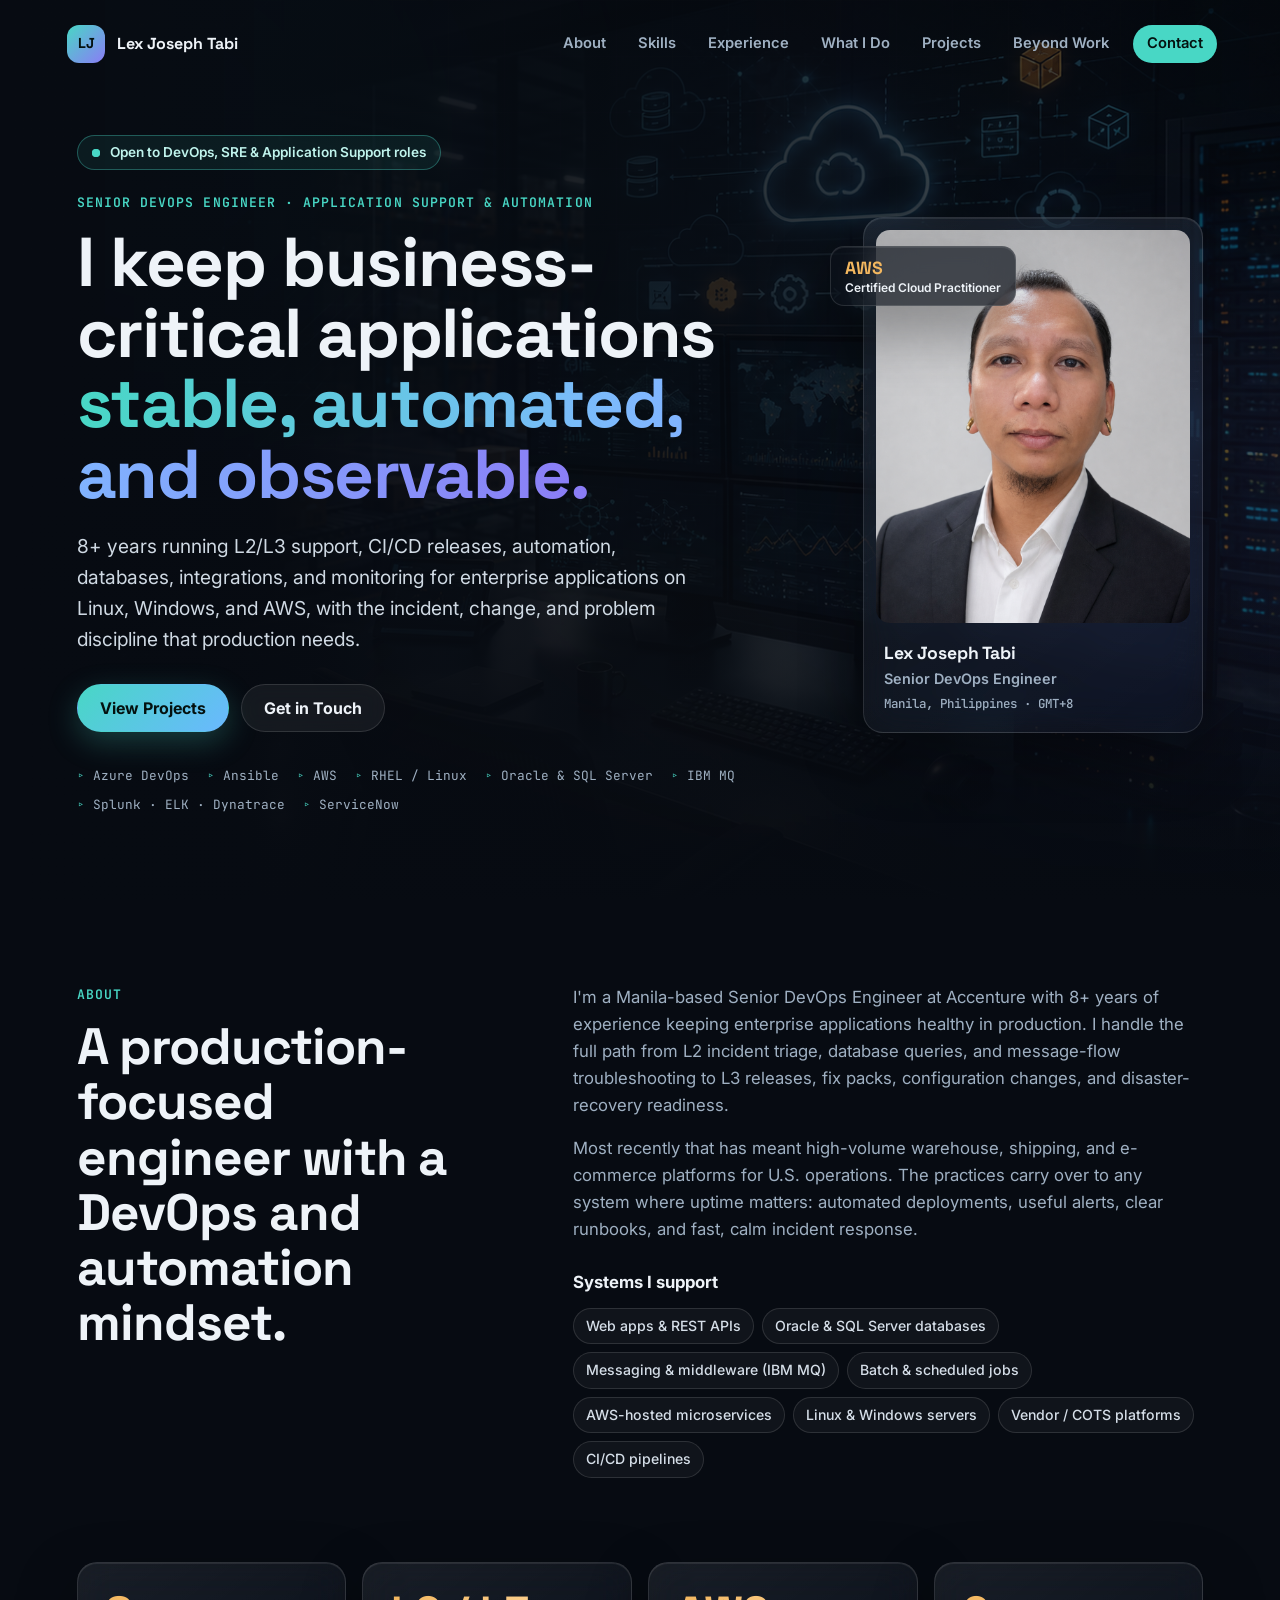
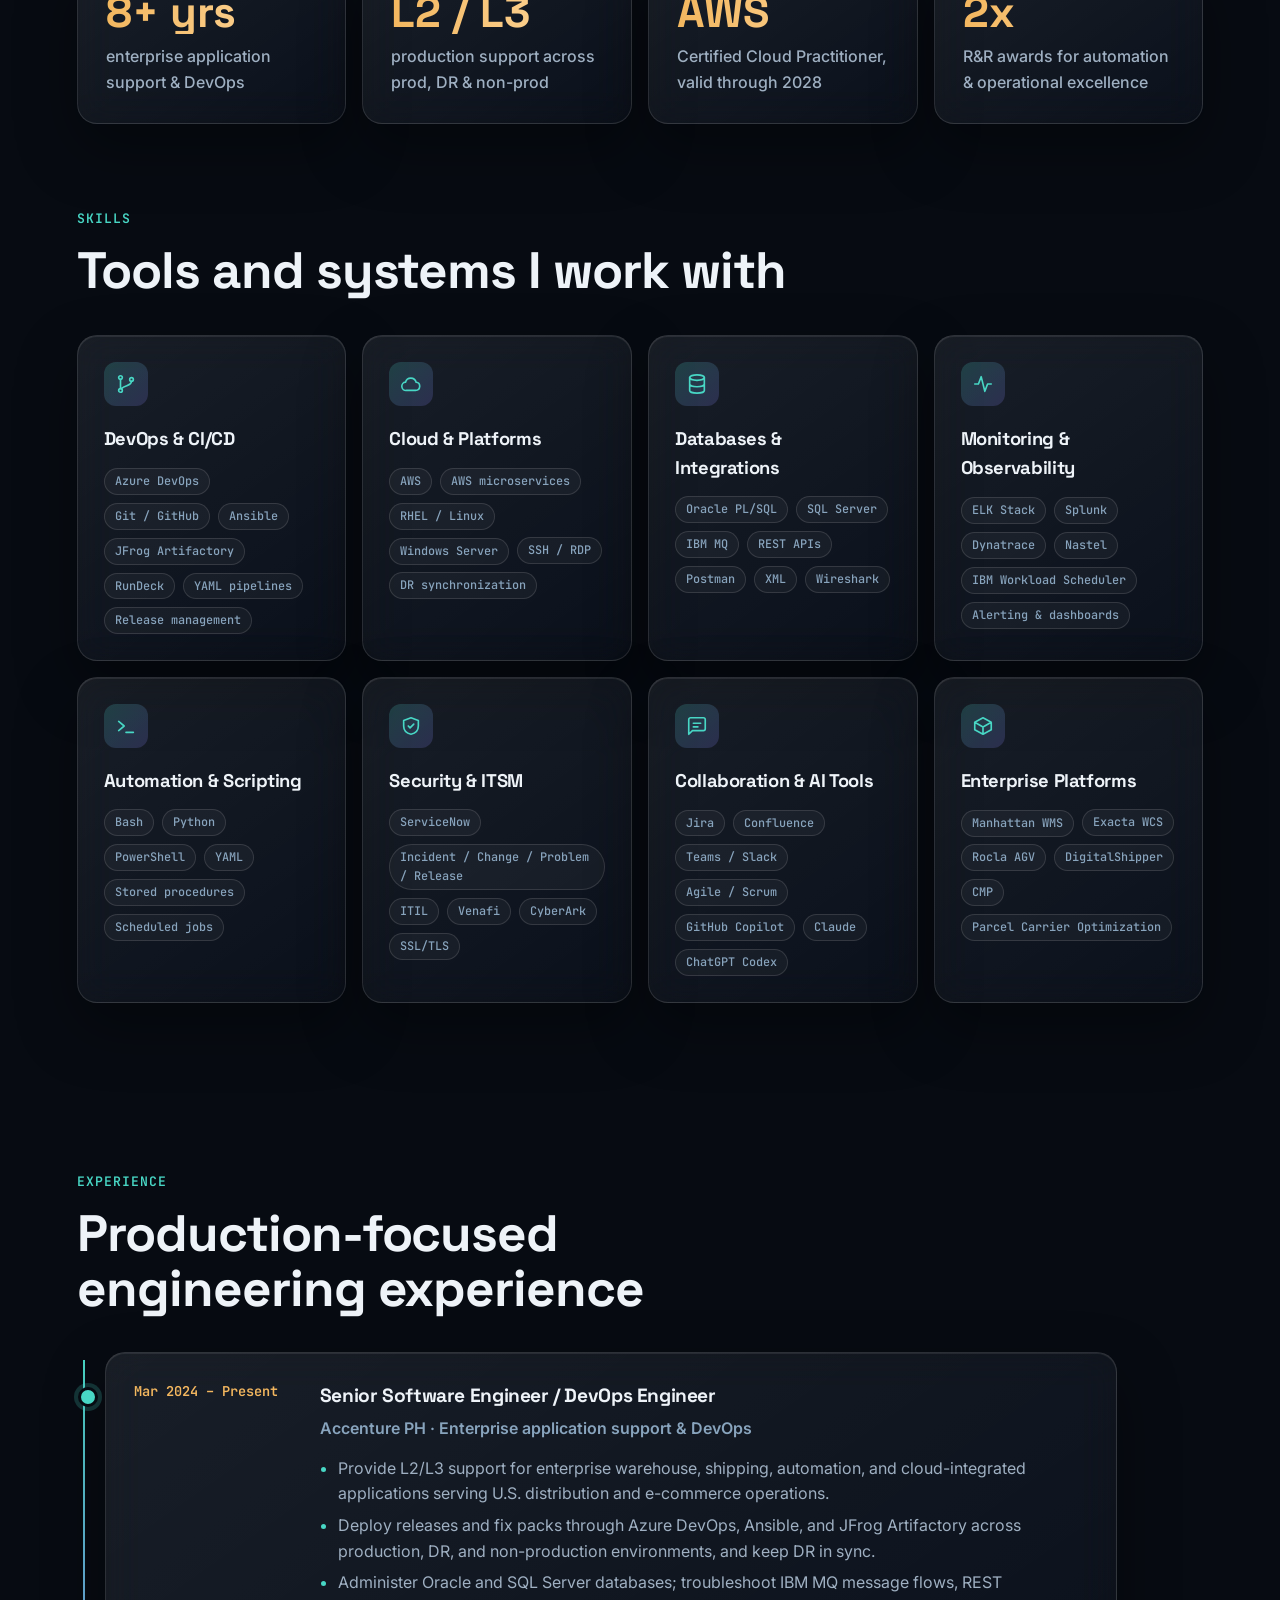
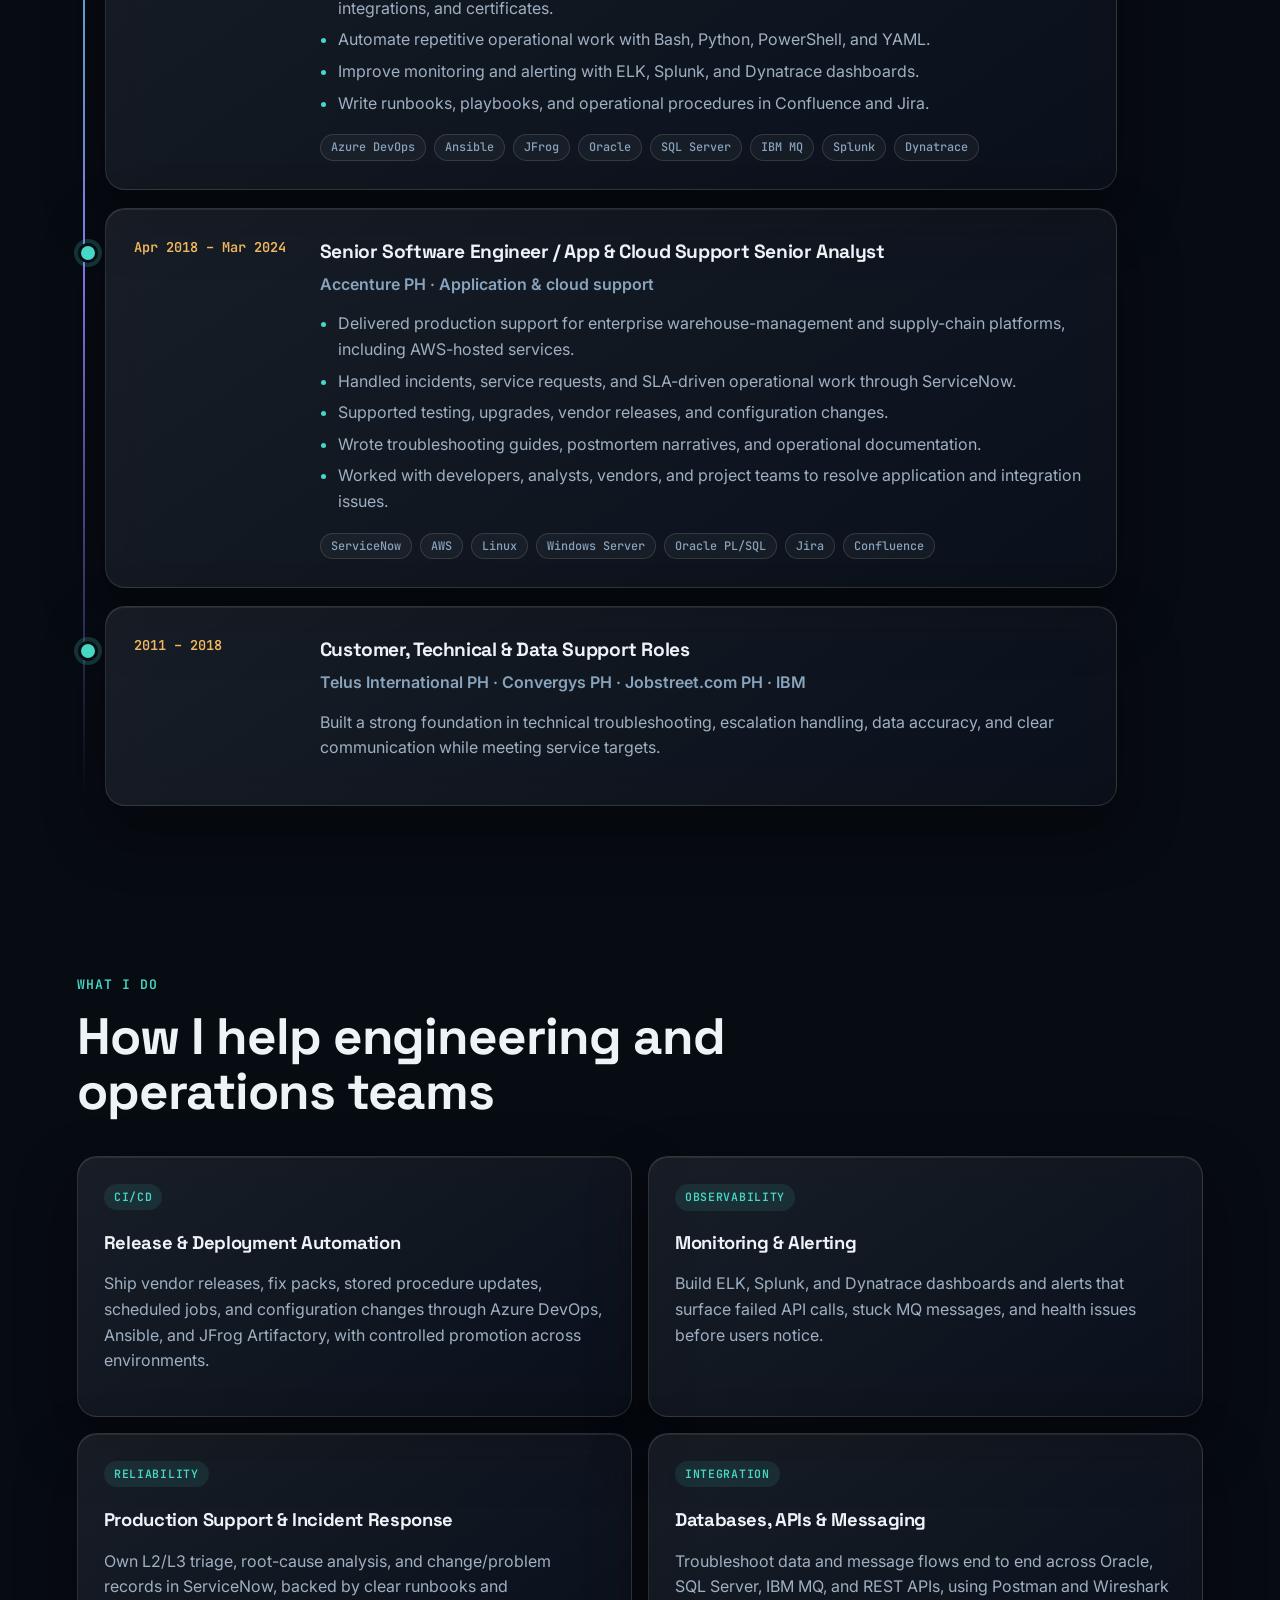
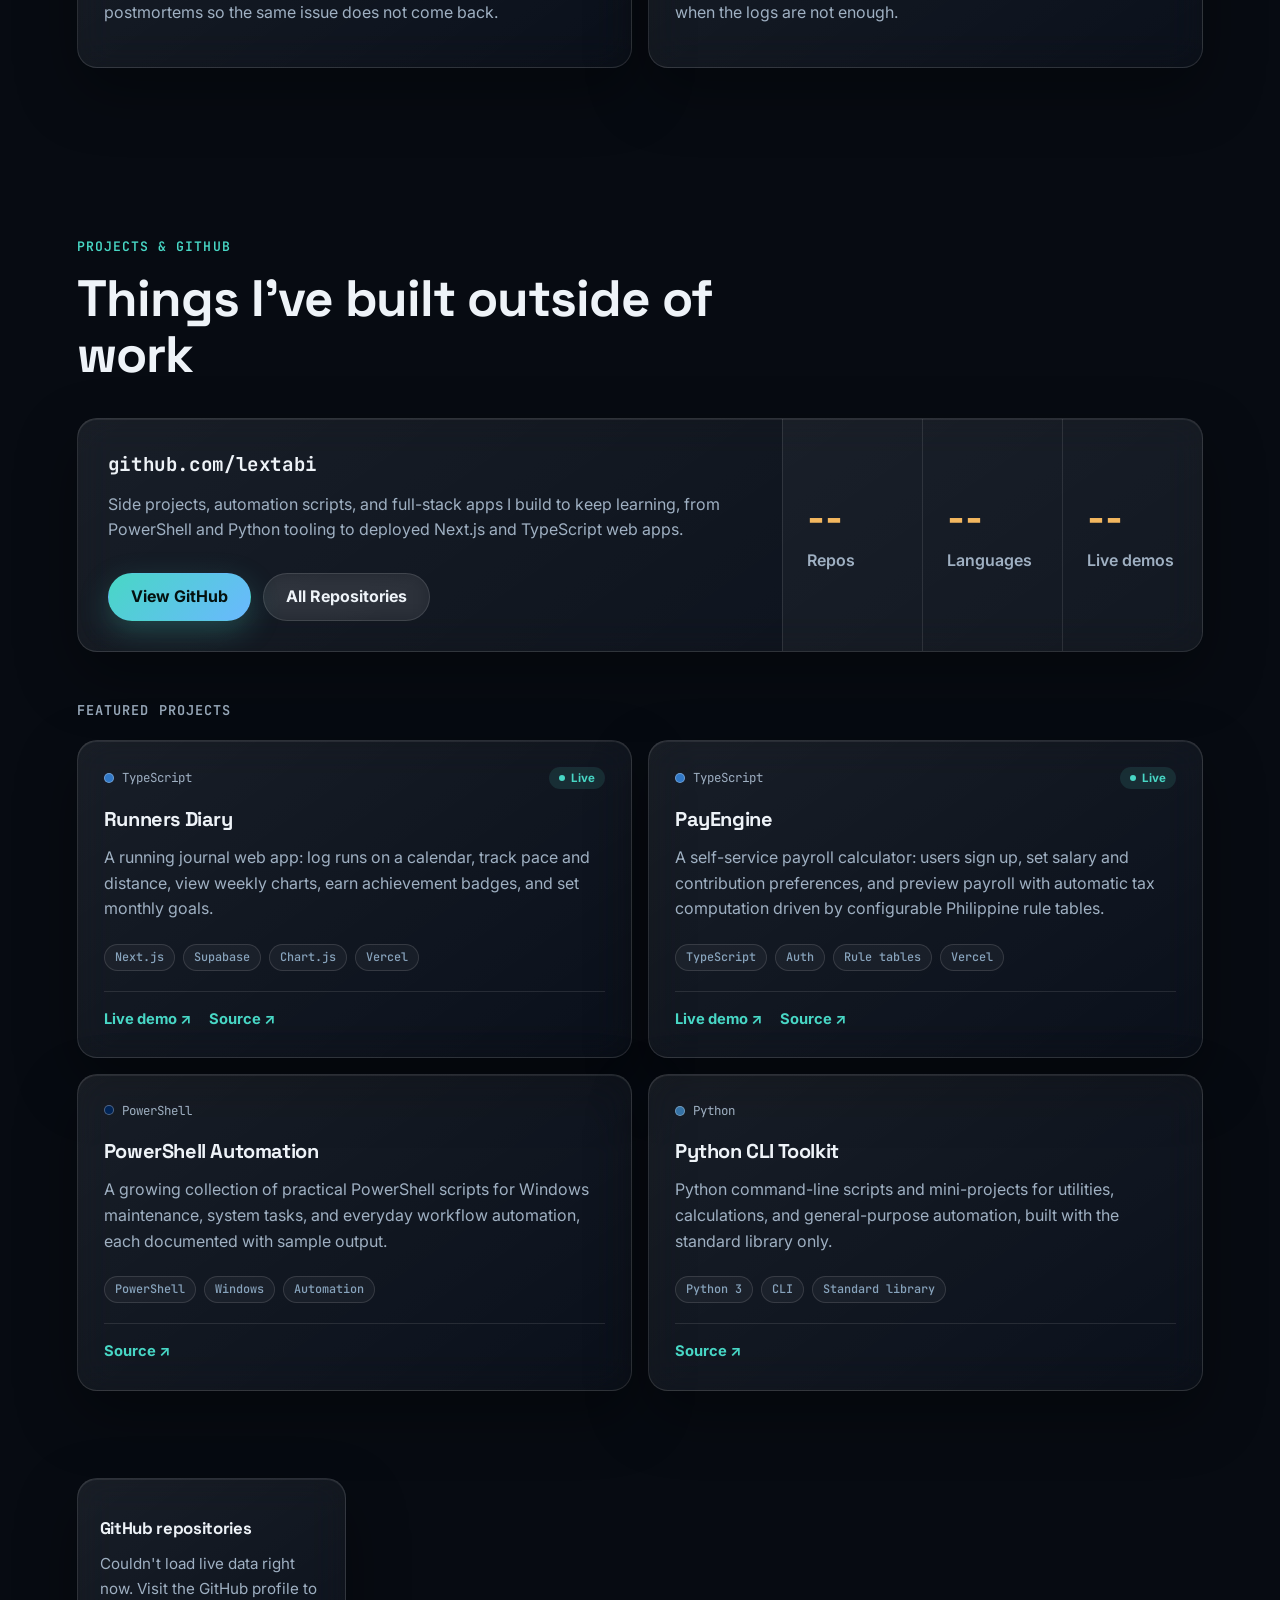
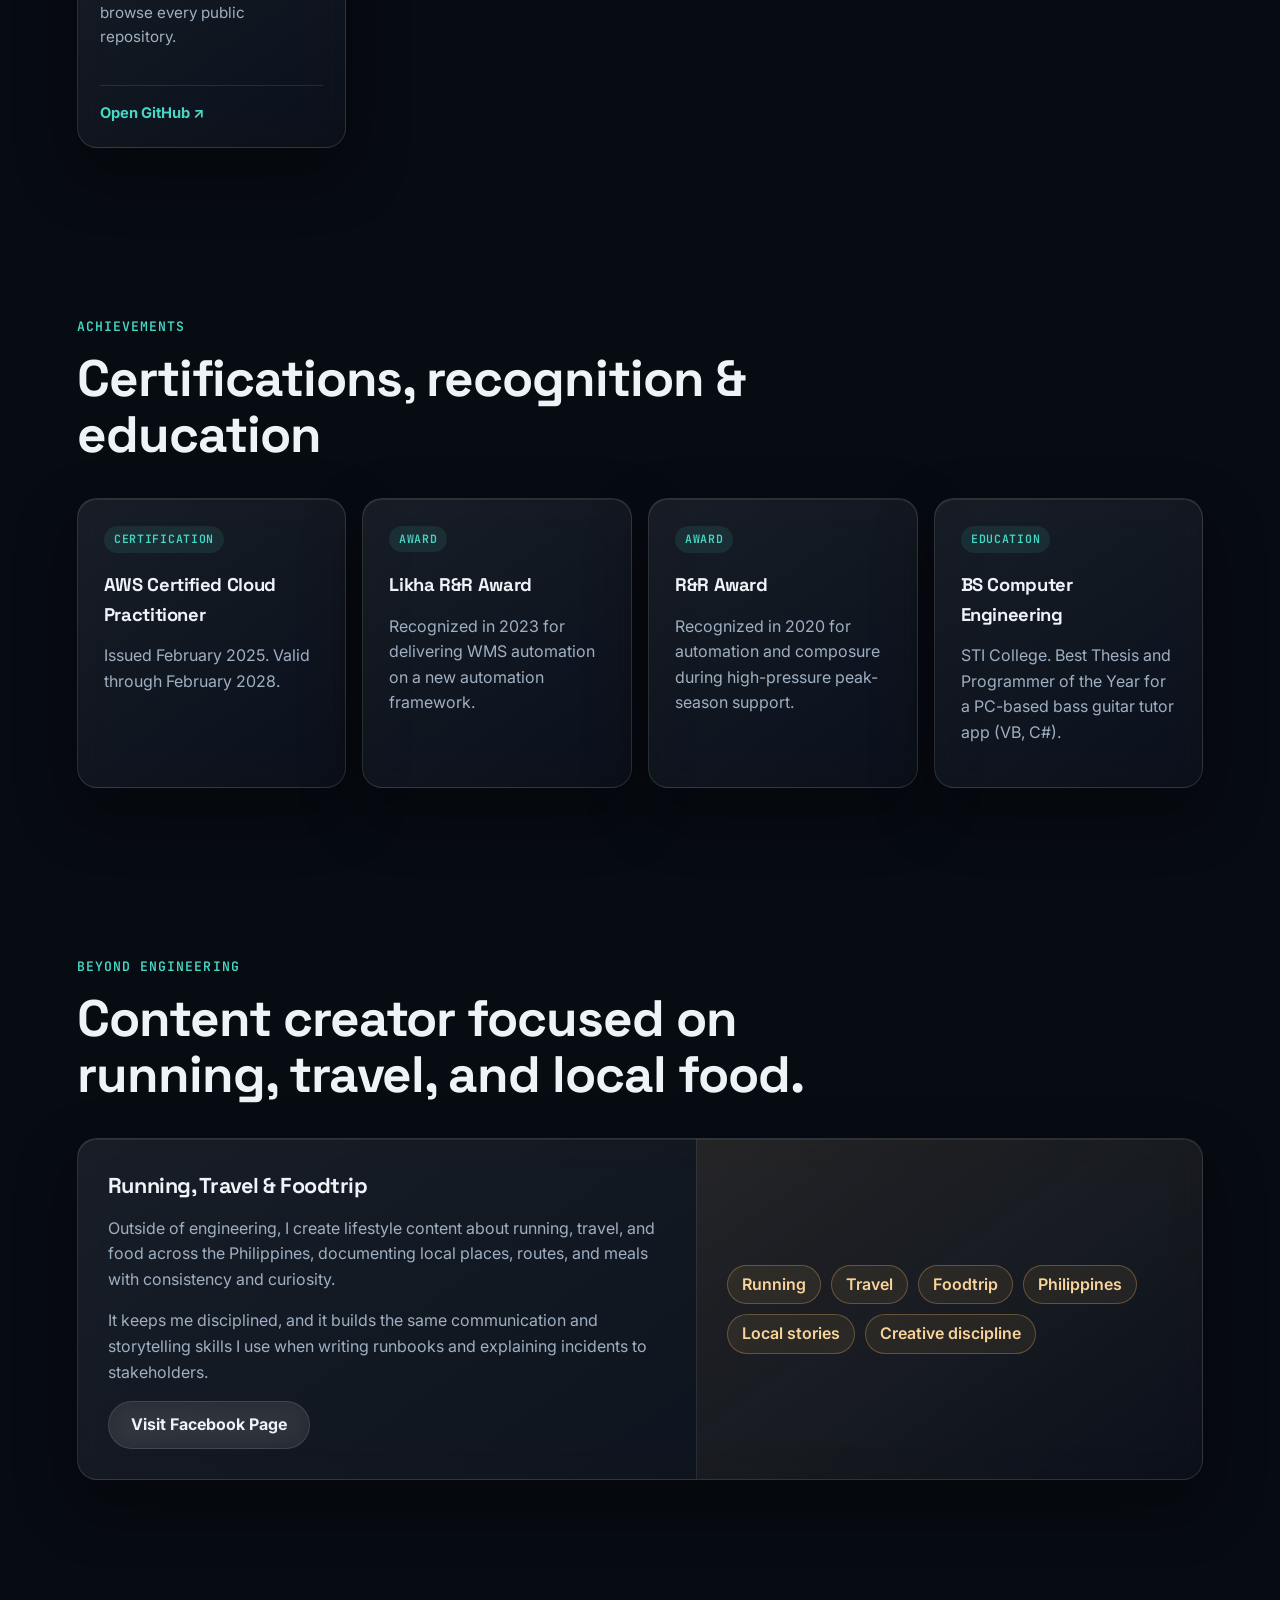
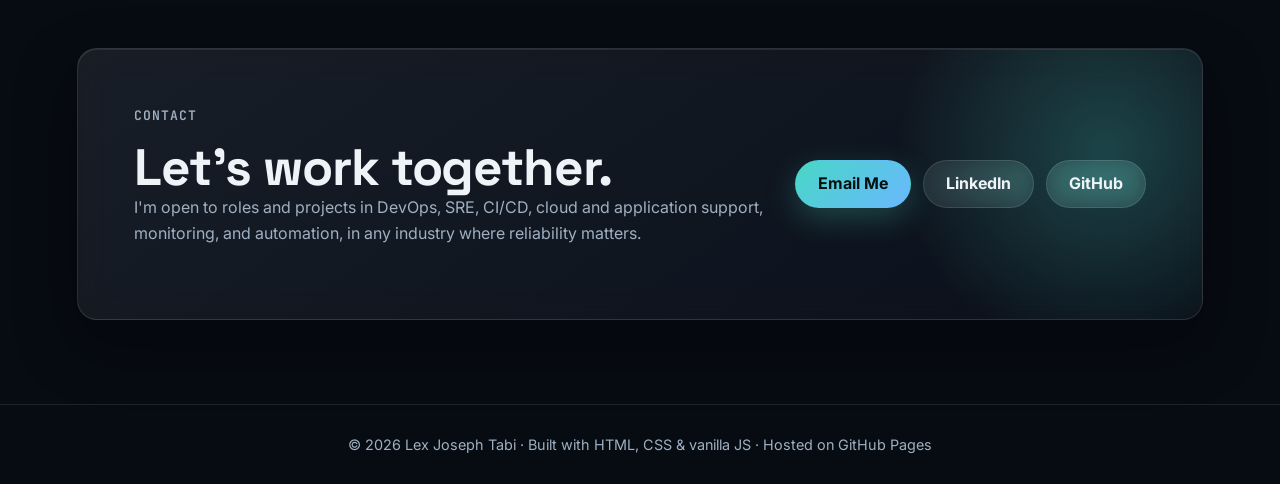
==== index.html @ 693c2233 "UI enhancements LJT 9/27/2026" ====
<!DOCTYPE html>
<html lang="en">
  <head>
    <meta charset="UTF-8" />
    <meta name="viewport" content="width=device-width, initial-scale=1.0" />
    <meta
      name="description"
      content="Portfolio of Lex Joseph Tabi, Senior DevOps Engineer and Application Support & Automation Engineer with 8+ years keeping business-critical enterprise applications stable, automated, and observable."
    />
    <meta name="theme-color" content="#070b12" />
    <title>Lex Joseph Tabi | Senior DevOps Engineer & Application Support Engineer</title>
    <link rel="canonical" href="https://lextabi.github.io/MyPortfolio/" />

    <!-- Link previews for LinkedIn, Facebook, Slack, Teams, etc. -->
    <meta property="og:type" content="website" />
    <meta property="og:title" content="Lex Joseph Tabi | Senior DevOps Engineer" />
    <meta
      property="og:description"
      content="CI/CD, automation, monitoring, and L2/L3 support for business-critical enterprise applications."
    />
    <meta property="og:url" content="https://lextabi.github.io/MyPortfolio/" />
    <meta property="og:image" content="https://lextabi.github.io/MyPortfolio/assets/hero-operations.png" />
    <meta name="twitter:card" content="summary_large_image" />

    <link
      rel="icon"
      href="data:image/svg+xml,%3Csvg xmlns='http://www.w3.org/2000/svg' viewBox='0 0 64 64'%3E%3Crect width='64' height='64' rx='16' fill='%23070b12'/%3E%3Ctext x='50%25' y='56%25' dominant-baseline='middle' text-anchor='middle' font-family='Arial' font-weight='700' font-size='28' fill='%2348d7c5'%3ELJ%3C/text%3E%3C/svg%3E"
    />
    <link rel="preconnect" href="https://fonts.googleapis.com" />
    <link rel="preconnect" href="https://fonts.gstatic.com" crossorigin />
    <link
      href="https://fonts.googleapis.com/css2?family=Inter:wght@400;500;600;700&family=JetBrains+Mono:wght@500;600&family=Space+Grotesk:wght@500;600;700&display=swap"
      rel="stylesheet"
    />
    <link rel="stylesheet" href="styles.css" />
    <script>
      document.documentElement.classList.add("js");
    </script>
  </head>
  <body>
    <a class="skip-link" href="#main">Skip to content</a>

    <div class="aurora" aria-hidden="true">
      <span class="blob blob-teal"></span>
      <span class="blob blob-violet"></span>
      <span class="blob blob-amber"></span>
      <span class="grid-overlay"></span>
    </div>

    <header class="site-header" data-header>
      <a class="brand" href="#top" aria-label="Lex Joseph Tabi home">
        <span class="brand-mark">LJ</span>
        <span>Lex Joseph Tabi</span>
      </a>
      <button class="nav-toggle" type="button" data-nav-toggle aria-label="Open navigation" aria-expanded="false" aria-controls="site-nav">
        <span></span>
        <span></span>
        <span></span>
      </button>
      <nav class="site-nav" id="site-nav" data-nav>
        <a href="#about">About</a>
        <a href="#skills">Skills</a>
        <a href="#experience">Experience</a>
        <a href="#work">What I Do</a>
        <a href="#github">Projects</a>
        <a href="#hobbies">Beyond Work</a>
        <a class="nav-cta" href="#contact">Contact</a>
      </nav>
    </header>

    <main id="main">
      <section class="hero" id="top" aria-labelledby="hero-title">
        <div class="hero-media" aria-hidden="true"></div>
        <div class="hero-overlay" aria-hidden="true"></div>
        <div class="hero-content">
          <div class="hero-layout">
            <div>
              <p class="status-pill"><span class="pulse"></span> Open to DevOps, SRE &amp; Application Support roles</p>
              <p class="eyebrow">Senior DevOps Engineer · Application Support &amp; Automation</p>
              <h1 id="hero-title">
                I keep business-critical applications
                <span class="gradient-text">stable, automated, and observable.</span>
              </h1>
              <p class="hero-copy">
                8+ years running L2/L3 support, CI/CD releases, automation, databases, integrations, and monitoring
                for enterprise applications on Linux, Windows, and AWS, with the incident, change, and problem
                discipline that production needs.
              </p>
              <div class="hero-actions">
                <a class="button primary" href="#github">View Projects</a>
                <a class="button secondary" href="#contact">Get in Touch</a>
              </div>
              <ul class="tech-strip" aria-label="Core technologies">
                <li>Azure DevOps</li>
                <li>Ansible</li>
                <li>AWS</li>
                <li>RHEL / Linux</li>
                <li>Oracle &amp; SQL Server</li>
                <li>IBM MQ</li>
                <li>Splunk · ELK · Dynatrace</li>
                <li>ServiceNow</li>
              </ul>
            </div>
            <aside class="profile-card glass" aria-label="Professional portrait of Lex Joseph Tabi">
              <img src="assets/lex-profile.png" alt="Lex Joseph Tabi professional portrait" width="1402" height="1122" />
              <div class="profile-meta">
                <strong>Lex Joseph Tabi</strong>
                <span>Senior DevOps Engineer</span>
                <span class="profile-location">Manila, Philippines · GMT+8</span>
              </div>
              <span class="floating-badge glass">
                <strong>AWS</strong>
                Certified Cloud Practitioner
              </span>
            </aside>
          </div>
        </div>
      </section>

      <section class="section intro-grid reveal" id="about" aria-labelledby="about-title">
        <div>
          <p class="section-kicker">About</p>
          <h2 id="about-title">A production-focused engineer with a DevOps and automation mindset.</h2>
        </div>
        <div class="section-copy">
          <p>
            I'm a Manila-based Senior DevOps Engineer at Accenture with 8+ years of experience keeping enterprise
            applications healthy in production. I handle the full path from L2 incident triage, database queries, and
            message-flow troubleshooting to L3 releases, fix packs, configuration changes, and disaster-recovery readiness.
          </p>
          <p>
            Most recently that has meant high-volume warehouse, shipping, and e-commerce platforms for U.S. operations.
            The practices carry over to any system where uptime matters: automated deployments, useful alerts,
            clear runbooks, and fast, calm incident response.
          </p>
          <p class="support-label">Systems I support</p>
          <ul class="chip-list">
            <li>Web apps &amp; REST APIs</li>
            <li>Oracle &amp; SQL Server databases</li>
            <li>Messaging &amp; middleware (IBM MQ)</li>
            <li>Batch &amp; scheduled jobs</li>
            <li>AWS-hosted microservices</li>
            <li>Linux &amp; Windows servers</li>
            <li>Vendor / COTS platforms</li>
            <li>CI/CD pipelines</li>
          </ul>
        </div>
      </section>

      <section class="metrics reveal" aria-label="Professional highlights">
        <div class="glass">
          <strong>8+ yrs</strong>
          <span>enterprise application support &amp; DevOps</span>
        </div>
        <div class="glass">
          <strong>L2 / L3</strong>
          <span>production support across prod, DR &amp; non-prod</span>
        </div>
        <div class="glass">
          <strong>AWS</strong>
          <span>Certified Cloud Practitioner, valid through 2028</span>
        </div>
        <div class="glass">
          <strong>2x</strong>
          <span>R&amp;R awards for automation &amp; operational excellence</span>
        </div>
      </section>

      <section class="section" id="skills" aria-labelledby="skills-title">
        <div class="section-heading reveal">
          <p class="section-kicker">Skills</p>
          <h2 id="skills-title">Tools and systems I work with</h2>
        </div>
        <div class="skill-grid">
          <article class="card glass reveal">
            <span class="icon" aria-hidden="true"><svg viewBox="0 0 24 24"><circle cx="6" cy="5" r="2" /><circle cx="6" cy="19" r="2" /><circle cx="18" cy="7" r="2" /><path d="M6 7v10M18 9c0 5-7 4-11 8" /></svg></span>
            <h3>DevOps &amp; CI/CD</h3>
            <ul class="chip-list small">
              <li>Azure DevOps</li><li>Git / GitHub</li><li>Ansible</li><li>JFrog Artifactory</li><li>RunDeck</li><li>YAML pipelines</li><li>Release management</li>
            </ul>
          </article>
          <article class="card glass reveal">
            <span class="icon" aria-hidden="true"><svg viewBox="0 0 24 24"><path d="M7 19h10a4.5 4.5 0 0 0 .6-8.96A6 6 0 0 0 6 10a4.5 4.5 0 0 0 1 9z" /></svg></span>
            <h3>Cloud &amp; Platforms</h3>
            <ul class="chip-list small">
              <li>AWS</li><li>AWS microservices</li><li>RHEL / Linux</li><li>Windows Server</li><li>SSH / RDP</li><li>DR synchronization</li>
            </ul>
          </article>
          <article class="card glass reveal">
            <span class="icon" aria-hidden="true"><svg viewBox="0 0 24 24"><ellipse cx="12" cy="5" rx="8" ry="3" /><path d="M4 5v14c0 1.7 3.6 3 8 3s8-1.3 8-3V5M4 12c0 1.7 3.6 3 8 3s8-1.3 8-3" /></svg></span>
            <h3>Databases &amp; Integrations</h3>
            <ul class="chip-list small">
              <li>Oracle PL/SQL</li><li>SQL Server</li><li>IBM MQ</li><li>REST APIs</li><li>Postman</li><li>XML</li><li>Wireshark</li>
            </ul>
          </article>
          <article class="card glass reveal">
            <span class="icon" aria-hidden="true"><svg viewBox="0 0 24 24"><path d="M3 12h4l3-8 4 16 3-8h4" /></svg></span>
            <h3>Monitoring &amp; Observability</h3>
            <ul class="chip-list small">
              <li>ELK Stack</li><li>Splunk</li><li>Dynatrace</li><li>Nastel</li><li>IBM Workload Scheduler</li><li>Alerting &amp; dashboards</li>
            </ul>
          </article>
          <article class="card glass reveal">
            <span class="icon" aria-hidden="true"><svg viewBox="0 0 24 24"><path d="M4 17l6-5-6-5M12 19h8" /></svg></span>
            <h3>Automation &amp; Scripting</h3>
            <ul class="chip-list small">
              <li>Bash</li><li>Python</li><li>PowerShell</li><li>YAML</li><li>Stored procedures</li><li>Scheduled jobs</li>
            </ul>
          </article>
          <article class="card glass reveal">
            <span class="icon" aria-hidden="true"><svg viewBox="0 0 24 24"><path d="M12 3l8 3v6c0 5-3.5 8-8 9-4.5-1-8-4-8-9V6z" /><path d="M9 12l2 2 4-4" /></svg></span>
            <h3>Security &amp; ITSM</h3>
            <ul class="chip-list small">
              <li>ServiceNow</li><li>Incident / Change / Problem / Release</li><li>ITIL</li><li>Venafi</li><li>CyberArk</li><li>SSL/TLS</li>
            </ul>
          </article>
          <article class="card glass reveal">
            <span class="icon" aria-hidden="true"><svg viewBox="0 0 24 24"><path d="M21 15a2 2 0 0 1-2 2H7l-4 4V5a2 2 0 0 1 2-2h14a2 2 0 0 1 2 2z" /><path d="M8 9h8M8 13h5" /></svg></span>
            <h3>Collaboration &amp; AI Tools</h3>
            <ul class="chip-list small">
              <li>Jira</li><li>Confluence</li><li>Teams / Slack</li><li>Agile / Scrum</li><li>GitHub Copilot</li><li>Claude</li><li>ChatGPT Codex</li>
            </ul>
          </article>
          <article class="card glass reveal">
            <span class="icon" aria-hidden="true"><svg viewBox="0 0 24 24"><path d="M21 8l-9-5-9 5 9 5 9-5zM3 8v8l9 5 9-5V8M12 13v8" /></svg></span>
            <h3>Enterprise Platforms</h3>
            <ul class="chip-list small">
              <li>Manhattan WMS</li><li>Exacta WCS</li><li>Rocla AGV</li><li>DigitalShipper</li><li>CMP</li><li>Parcel Carrier Optimization</li>
            </ul>
          </article>
        </div>
      </section>

      <section class="section" id="experience" aria-labelledby="experience-title">
        <div class="section-heading reveal">
          <p class="section-kicker">Experience</p>
          <h2 id="experience-title">Production-focused engineering experience</h2>
        </div>
        <div class="timeline">
          <article class="timeline-item glass reveal">
            <span class="timeline-date">Mar 2024 – Present</span>
            <div>
              <h3>Senior Software Engineer / DevOps Engineer</h3>
              <p class="company">Accenture PH · Enterprise application support &amp; DevOps</p>
              <ul class="bullets">
                <li>Provide L2/L3 support for enterprise warehouse, shipping, automation, and cloud-integrated applications serving U.S. distribution and e-commerce operations.</li>
                <li>Deploy releases and fix packs through Azure DevOps, Ansible, and JFrog Artifactory across production, DR, and non-production environments, and keep DR in sync.</li>
                <li>Administer Oracle and SQL Server databases; troubleshoot IBM MQ message flows, REST integrations, and certificates.</li>
                <li>Automate repetitive operational work with Bash, Python, PowerShell, and YAML.</li>
                <li>Improve monitoring and alerting with ELK, Splunk, and Dynatrace dashboards.</li>
                <li>Write runbooks, playbooks, and operational procedures in Confluence and Jira.</li>
              </ul>
              <ul class="chip-list small">
                <li>Azure DevOps</li><li>Ansible</li><li>JFrog</li><li>Oracle</li><li>SQL Server</li><li>IBM MQ</li><li>Splunk</li><li>Dynatrace</li>
              </ul>
            </div>
          </article>
          <article class="timeline-item glass reveal">
            <span class="timeline-date">Apr 2018 – Mar 2024</span>
            <div>
              <h3>Senior Software Engineer / App &amp; Cloud Support Senior Analyst</h3>
              <p class="company">Accenture PH · Application &amp; cloud support</p>
              <ul class="bullets">
                <li>Delivered production support for enterprise warehouse-management and supply-chain platforms, including AWS-hosted services.</li>
                <li>Handled incidents, service requests, and SLA-driven operational work through ServiceNow.</li>
                <li>Supported testing, upgrades, vendor releases, and configuration changes.</li>
                <li>Wrote troubleshooting guides, postmortem narratives, and operational documentation.</li>
                <li>Worked with developers, analysts, vendors, and project teams to resolve application and integration issues.</li>
              </ul>
              <ul class="chip-list small">
                <li>ServiceNow</li><li>AWS</li><li>Linux</li><li>Windows Server</li><li>Oracle PL/SQL</li><li>Jira</li><li>Confluence</li>
              </ul>
            </div>
          </article>
          <article class="timeline-item glass reveal">
            <span class="timeline-date">2011 – 2018</span>
            <div>
              <h3>Customer, Technical &amp; Data Support Roles</h3>
              <p class="company">Telus International PH · Convergys PH · Jobstreet.com PH · IBM</p>
              <p>
                Built a strong foundation in technical troubleshooting, escalation handling, data accuracy, and clear
                communication while meeting service targets.
              </p>
            </div>
          </article>
        </div>
      </section>

      <section class="section" id="work" aria-labelledby="work-title">
        <div class="section-heading reveal">
          <p class="section-kicker">What I Do</p>
          <h2 id="work-title">How I help engineering and operations teams</h2>
        </div>
        <div class="project-grid">
          <article class="project-card glass reveal">
            <span class="tag">CI/CD</span>
            <h3>Release &amp; Deployment Automation</h3>
            <p>
              Ship vendor releases, fix packs, stored procedure updates, scheduled jobs, and configuration changes
              through Azure DevOps, Ansible, and JFrog Artifactory, with controlled promotion across environments.
            </p>
          </article>
          <article class="project-card glass reveal">
            <span class="tag">Observability</span>
            <h3>Monitoring &amp; Alerting</h3>
            <p>
              Build ELK, Splunk, and Dynatrace dashboards and alerts that surface failed API calls, stuck MQ messages,
              and health issues before users notice.
            </p>
          </article>
          <article class="project-card glass reveal">
            <span class="tag">Reliability</span>
            <h3>Production Support &amp; Incident Response</h3>
            <p>
              Own L2/L3 triage, root-cause analysis, and change/problem records in ServiceNow, backed by clear runbooks
              and postmortems so the same issue does not come back.
            </p>
          </article>
          <article class="project-card glass reveal">
            <span class="tag">Integration</span>
            <h3>Databases, APIs &amp; Messaging</h3>
            <p>
              Troubleshoot data and message flows end to end across Oracle, SQL Server, IBM MQ, and REST APIs,
              using Postman and Wireshark when the logs are not enough.
            </p>
          </article>
        </div>
      </section>

      <section class="section" id="github" aria-labelledby="github-title">
        <div class="section-heading reveal">
          <p class="section-kicker">Projects &amp; GitHub</p>
          <h2 id="github-title">Things I've built outside of work</h2>
        </div>

        <div class="github-panel glass reveal">
          <div>
            <h3>github.com/lextabi</h3>
            <p>
              Side projects, automation scripts, and full-stack apps I build to keep learning, from PowerShell and
              Python tooling to deployed Next.js and TypeScript web apps.
            </p>
            <div class="github-actions">
              <a class="button primary" href="https://github.com/lextabi" target="_blank" rel="noreferrer">View GitHub</a>
              <a class="button secondary" href="https://github.com/lextabi?tab=repositories" target="_blank" rel="noreferrer">All Repositories</a>
            </div>
          </div>
          <div class="github-stats">
            <div>
              <strong data-github-repos>--</strong>
              <span>Repos</span>
            </div>
            <div>
              <strong data-github-languages>--</strong>
              <span>Languages</span>
            </div>
            <div>
              <strong data-github-live>--</strong>
              <span>Live demos</span>
            </div>
          </div>
        </div>

        <h3 class="subheading reveal">Featured projects</h3>
        <div class="featured-grid">
          <article class="featured-card glass reveal">
            <div class="featured-top">
              <span class="lang"><i style="--dot: #3178c6"></i>TypeScript</span>
              <span class="live-badge">Live</span>
            </div>
            <h4>Runners Diary</h4>
            <p>
              A running journal web app: log runs on a calendar, track pace and distance, view weekly charts, earn
              achievement badges, and set monthly goals.
            </p>
            <ul class="chip-list small">
              <li>Next.js</li><li>Supabase</li><li>Chart.js</li><li>Vercel</li>
            </ul>
            <div class="card-links">
              <a href="https://lextabi-runnersdiary.vercel.app" target="_blank" rel="noreferrer">Live demo ↗</a>
              <a href="https://github.com/lextabi/Runners_Diary" target="_blank" rel="noreferrer">Source ↗</a>
            </div>
          </article>
          <article class="featured-card glass reveal">
            <div class="featured-top">
              <span class="lang"><i style="--dot: #3178c6"></i>TypeScript</span>
              <span class="live-badge">Live</span>
            </div>
            <h4>PayEngine</h4>
            <p>
              A self-service payroll calculator: users sign up, set salary and contribution preferences, and preview
              payroll with automatic tax computation driven by configurable Philippine rule tables.
            </p>
            <ul class="chip-list small">
              <li>TypeScript</li><li>Auth</li><li>Rule tables</li><li>Vercel</li>
            </ul>
            <div class="card-links">
              <a href="https://payengine-eight.vercel.app" target="_blank" rel="noreferrer">Live demo ↗</a>
              <a href="https://github.com/lextabi/PayEngine" target="_blank" rel="noreferrer">Source ↗</a>
            </div>
          </article>
          <article class="featured-card glass reveal">
            <div class="featured-top">
              <span class="lang"><i style="--dot: #012456"></i>PowerShell</span>
            </div>
            <h4>PowerShell Automation</h4>
            <p>
              A growing collection of practical PowerShell scripts for Windows maintenance, system tasks, and
              everyday workflow automation, each documented with sample output.
            </p>
            <ul class="chip-list small">
              <li>PowerShell</li><li>Windows</li><li>Automation</li>
            </ul>
            <div class="card-links">
              <a href="https://github.com/lextabi/prj_powshl" target="_blank" rel="noreferrer">Source ↗</a>
            </div>
          </article>
          <article class="featured-card glass reveal">
            <div class="featured-top">
              <span class="lang"><i style="--dot: #3572a5"></i>Python</span>
            </div>
            <h4>Python CLI Toolkit</h4>
            <p>
              Python command-line scripts and mini-projects for utilities, calculations, and general-purpose
              automation, built with the standard library only.
            </p>
            <ul class="chip-list small">
              <li>Python 3</li><li>CLI</li><li>Standard library</li>
            </ul>
            <div class="card-links">
              <a href="https://github.com/lextabi/prj_python" target="_blank" rel="noreferrer">Source ↗</a>
            </div>
          </article>
        </div>

        <h3 class="subheading reveal">More on GitHub</h3>
        <div class="repo-list" data-github-repo-list>
          <article class="repo-card glass">
            <h4>Loading repositories…</h4>
            <p>Fetching the latest public repositories from GitHub.</p>
          </article>
        </div>
      </section>

      <section class="section achievements" aria-labelledby="achievements-title">
        <div class="section-heading reveal">
          <p class="section-kicker">Achievements</p>
          <h2 id="achievements-title">Certifications, recognition &amp; education</h2>
        </div>
        <div class="achievement-list">
          <article class="glass reveal">
            <span class="tag">Certification</span>
            <h3>AWS Certified Cloud Practitioner</h3>
            <p>Issued February 2025. Valid through February 2028.</p>
          </article>
          <article class="glass reveal">
            <span class="tag">Award</span>
            <h3>Likha R&amp;R Award</h3>
            <p>Recognized in 2023 for delivering WMS automation on a new automation framework.</p>
          </article>
          <article class="glass reveal">
            <span class="tag">Award</span>
            <h3>R&amp;R Award</h3>
            <p>Recognized in 2020 for automation and composure during high-pressure peak-season support.</p>
          </article>
          <article class="glass reveal">
            <span class="tag">Education</span>
            <h3>BS Computer Engineering</h3>
            <p>STI College. Best Thesis and Programmer of the Year for a PC-based bass guitar tutor app (VB, C#).</p>
          </article>
        </div>
      </section>

      <section class="section" id="hobbies" aria-labelledby="hobbies-title">
        <div class="section-heading reveal">
          <p class="section-kicker">Beyond Engineering</p>
          <h2 id="hobbies-title">Content creator focused on running, travel, and local food.</h2>
        </div>
        <div class="hobbies-panel glass reveal">
          <div>
            <h3>Running, Travel &amp; Foodtrip</h3>
            <p>
              Outside of engineering, I create lifestyle content about running, travel, and food across the
              Philippines, documenting local places, routes, and meals with consistency and curiosity.
            </p>
            <p>
              It keeps me disciplined, and it builds the same communication and storytelling skills I use when
              writing runbooks and explaining incidents to stakeholders.
            </p>
            <a class="button secondary" href="https://www.facebook.com/profile.php?id=61578297215320" target="_blank" rel="noreferrer">
              Visit Facebook Page
            </a>
          </div>
          <div class="hobby-tags" aria-label="Content themes">
            <span>Running</span>
            <span>Travel</span>
            <span>Foodtrip</span>
            <span>Philippines</span>
            <span>Local stories</span>
            <span>Creative discipline</span>
          </div>
        </div>
      </section>

      <section class="section contact-wrap" id="contact" aria-labelledby="contact-title">
        <div class="contact glass reveal">
          <div>
            <p class="section-kicker">Contact</p>
            <h2 id="contact-title">Let's work together.</h2>
            <p>
              I'm open to roles and projects in DevOps, SRE, CI/CD, cloud and application support, monitoring, and
              automation, in any industry where reliability matters.
            </p>
          </div>
          <div class="contact-actions">
            <a class="button primary" href="mailto:lexjosephtabi@yahoo.com">Email Me</a>
            <a class="button secondary" href="https://www.linkedin.com/in/lexjosephtabi/" target="_blank" rel="noreferrer">LinkedIn</a>
            <a class="button secondary" href="https://github.com/lextabi" target="_blank" rel="noreferrer">GitHub</a>
          </div>
        </div>
      </section>
    </main>

    <footer class="site-footer">
      <p>&copy; <span data-year></span> Lex Joseph Tabi · Built with HTML, CSS &amp; vanilla JS · Hosted on GitHub Pages</p>
    </footer>

    <script src="script.js"></script>
  </body>
</html>
---- styles.css ----
:root {
  color-scheme: dark;
  --bg: #070b12;
  --text: #eef3f8;
  --muted: #9fb0c2;
  --line: rgba(255, 255, 255, 0.1);
  --teal: #48d7c5;
  --violet: #8b7cf6;
  --amber: #f3b75f;
  --steel: #88a4bd;
  --glass: rgba(255, 255, 255, 0.05);
  --glass-strong: rgba(255, 255, 255, 0.08);
  --glass-border: rgba(255, 255, 255, 0.12);
  --glass-blur: blur(18px) saturate(150%);
  --radius: 20px;
  --radius-sm: 12px;
  --shadow: 0 24px 60px rgba(0, 0, 0, 0.35);
  --font-body: "Inter", system-ui, Arial, sans-serif;
  --font-display: "Space Grotesk", "Inter", system-ui, sans-serif;
  --font-mono: "JetBrains Mono", ui-monospace, Consolas, monospace;
}

* {
  box-sizing: border-box;
}

html {
  scroll-behavior: smooth;
  scroll-padding-top: 96px;
}

body {
  margin: 0;
  background: var(--bg);
  color: var(--text);
  font-family: var(--font-body);
  line-height: 1.6;
  overflow-x: hidden;
}

a {
  color: inherit;
  text-decoration: none;
}

img {
  max-width: 100%;
  height: auto;
}

:focus-visible {
  outline: 2px solid var(--teal);
  outline-offset: 3px;
}

.skip-link {
  position: absolute;
  top: -60px;
  left: 16px;
  z-index: 100;
  padding: 10px 16px;
  border-radius: var(--radius-sm);
  background: var(--teal);
  color: #04110f;
  font-weight: 700;
}

.skip-link:focus {
  top: 16px;
}

/* ---------- Ambient background ---------- */

.aurora {
  position: fixed;
  inset: 0;
  z-index: -1;
  overflow: hidden;
  pointer-events: none;
}

.blob {
  position: absolute;
  width: 46vmax;
  height: 46vmax;
  border-radius: 50%;
  filter: blur(90px);
  opacity: 0.22;
  animation: drift 26s ease-in-out infinite alternate;
}

.blob-teal {
  top: -12vmax;
  left: -10vmax;
  background: var(--teal);
}

.blob-violet {
  top: 30vh;
  right: -16vmax;
  background: var(--violet);
  animation-delay: -8s;
}

.blob-amber {
  bottom: -18vmax;
  left: 20vw;
  background: var(--amber);
  opacity: 0.12;
  animation-delay: -16s;
}

.grid-overlay {
  position: absolute;
  inset: 0;
  background-image:
    linear-gradient(rgba(255, 255, 255, 0.035) 1px, transparent 1px),
    linear-gradient(90deg, rgba(255, 255, 255, 0.035) 1px, transparent 1px);
  background-size: 56px 56px;
  mask-image: radial-gradient(ellipse at 50% 0%, #000 0%, transparent 70%);
}

@keyframes drift {
  to {
    transform: translate(6vmax, 4vmax) scale(1.1);
  }
}

/* ---------- Glass surface ---------- */

.glass {
  border: 1px solid var(--glass-border);
  border-radius: var(--radius);
  background: linear-gradient(145deg, rgba(255, 255, 255, 0.08), rgba(255, 255, 255, 0.025));
  box-shadow: var(--shadow), inset 0 1px 0 rgba(255, 255, 255, 0.08);
  backdrop-filter: var(--glass-blur);
  -webkit-backdrop-filter: var(--glass-blur);
}

@supports not ((backdrop-filter: blur(1px)) or (-webkit-backdrop-filter: blur(1px))) {
  .glass,
  .site-header {
    background: rgba(18, 25, 34, 0.94);
  }
}

/* ---------- Header ---------- */

.site-header {
  position: fixed;
  top: 14px;
  left: 50%;
  z-index: 20;
  display: flex;
  width: min(1180px, calc(100% - 28px));
  align-items: center;
  justify-content: space-between;
  gap: 16px;
  padding: 10px 12px 10px 16px;
  border: 1px solid transparent;
  border-radius: 999px;
  transform: translateX(-50%);
  transition: background 200ms ease, border-color 200ms ease, box-shadow 200ms ease;
}

.site-header.is-scrolled {
  border-color: var(--glass-border);
  background: rgba(10, 15, 22, 0.6);
  box-shadow: 0 12px 40px rgba(0, 0, 0, 0.35);
  backdrop-filter: var(--glass-blur);
  -webkit-backdrop-filter: var(--glass-blur);
}

.brand {
  display: inline-flex;
  align-items: center;
  gap: 12px;
  font-family: var(--font-display);
  font-weight: 700;
}

.brand-mark {
  display: grid;
  width: 38px;
  height: 38px;
  place-items: center;
  border-radius: 12px;
  background: linear-gradient(135deg, var(--teal), var(--violet));
  color: #04110f;
  font-size: 0.9rem;
  font-weight: 700;
}

.site-nav {
  display: flex;
  align-items: center;
  gap: 4px;
  color: var(--muted);
  font-size: 0.92rem;
  font-weight: 600;
}

.site-nav a {
  display: inline-flex;
  min-height: 38px;
  align-items: center;
  padding: 0 14px;
  border-radius: 999px;
  transition: color 160ms ease, background 160ms ease;
}

.site-nav a:hover,
.site-nav a:focus-visible,
.site-nav a.is-active {
  background: rgba(255, 255, 255, 0.08);
  color: var(--text);
}

.site-nav a.nav-cta {
  margin-left: 6px;
  background: var(--teal);
  color: #04110f;
}

.site-nav a.nav-cta:hover {
  background: #6fe3d4;
}

.nav-toggle {
  display: none;
  width: 42px;
  height: 42px;
  border: 1px solid var(--glass-border);
  border-radius: 50%;
  background: rgba(255, 255, 255, 0.05);
  color: var(--text);
  cursor: pointer;
}

.nav-toggle span {
  display: block;
  width: 16px;
  height: 2px;
  margin: 4px auto;
  border-radius: 2px;
  background: currentColor;
}

/* ---------- Hero ---------- */

.hero {
  position: relative;
  min-height: 100vh;
  overflow: hidden;
  display: grid;
  align-items: center;
  padding: 130px clamp(20px, 6vw, 80px) 80px;
}

.hero-media,
.hero-overlay {
  position: absolute;
  inset: 0;
}

.hero-media {
  background-image: url("assets/hero-operations.png");
  background-position: center right;
  background-size: cover;
  opacity: 0.55;
}

.hero-overlay {
  background:
    linear-gradient(90deg, var(--bg) 0%, rgba(7, 11, 18, 0.85) 40%, rgba(7, 11, 18, 0.35) 100%),
    linear-gradient(0deg, var(--bg) 0%, rgba(7, 11, 18, 0) 35%);
}

.hero-content {
  position: relative;
  z-index: 2;
  width: 100%;
  max-width: 1180px;
  margin: 0 auto;
}

.hero-layout {
  display: grid;
  grid-template-columns: minmax(0, 1fr) minmax(260px, 340px);
  gap: clamp(32px, 6vw, 76px);
  align-items: center;
}

.status-pill {
  display: inline-flex;
  align-items: center;
  gap: 10px;
  margin: 0 0 22px;
  padding: 6px 14px;
  border: 1px solid rgba(72, 215, 197, 0.35);
  border-radius: 999px;
  background: rgba(72, 215, 197, 0.08);
  color: #bff3ec;
  font-size: 0.85rem;
  font-weight: 600;
}

.pulse {
  position: relative;
  width: 8px;
  height: 8px;
  border-radius: 50%;
  background: var(--teal);
}

.pulse::after {
  content: "";
  position: absolute;
  inset: 0;
  border-radius: 50%;
  background: var(--teal);
  animation: ping 1.8s ease-out infinite;
}

@keyframes ping {
  to {
    transform: scale(2.8);
    opacity: 0;
  }
}

.eyebrow,
.section-kicker {
  margin: 0 0 14px;
  color: var(--teal);
  font-family: var(--font-mono);
  font-size: 0.82rem;
  font-weight: 600;
  letter-spacing: 0.08em;
  text-transform: uppercase;
}

h1,
h2,
h3,
h4,
p {
  margin-top: 0;
}

h1,
h2,
h3,
h4 {
  font-family: var(--font-display);
  letter-spacing: -0.02em;
}

h1 {
  margin-bottom: 22px;
  max-width: 780px;
  font-size: clamp(2.5rem, 5.4vw, 4.8rem);
  line-height: 1.02;
}

.gradient-text {
  background: linear-gradient(90deg, var(--teal), #7fb8ff 50%, var(--violet));
  -webkit-background-clip: text;
  background-clip: text;
  color: transparent;
}

.hero-copy {
  max-width: 620px;
  color: #cfd9e3;
  font-size: clamp(1.02rem, 1.8vw, 1.2rem);
}

.tech-strip {
  display: flex;
  flex-wrap: wrap;
  gap: 8px 18px;
  margin: 34px 0 0;
  padding: 0;
  list-style: none;
  color: var(--muted);
  font-family: var(--font-mono);
  font-size: 0.8rem;
}

.tech-strip li::before {
  content: "▹ ";
  color: var(--teal);
}

.profile-card {
  position: relative;
  overflow: visible;
  padding: 12px;
}

.profile-card img {
  display: block;
  width: 100%;
  aspect-ratio: 4 / 5;
  border-radius: 14px;
  object-fit: cover;
  object-position: center top;
}

.profile-meta {
  padding: 16px 8px 6px;
}

.profile-meta strong,
.profile-meta span {
  display: block;
}

.profile-meta strong {
  font-family: var(--font-display);
  font-size: 1.1rem;
}

.profile-meta span {
  color: var(--muted);
  font-size: 0.9rem;
  font-weight: 600;
}

.profile-meta .profile-location {
  margin-top: 4px;
  font-family: var(--font-mono);
  font-size: 0.78rem;
  font-weight: 500;
}

.floating-badge {
  position: absolute;
  top: 28px;
  left: -34px;
  display: grid;
  padding: 10px 14px;
  border-radius: 14px;
  background: rgba(12, 18, 26, 0.7);
  font-size: 0.75rem;
  font-weight: 600;
  line-height: 1.3;
  animation: float 5s ease-in-out infinite;
}

.floating-badge strong {
  color: var(--amber);
  font-family: var(--font-display);
  font-size: 1.1rem;
}

@keyframes float {
  50% {
    transform: translateY(-8px);
  }
}

/* ---------- Buttons ---------- */

.hero-actions,
.contact-actions,
.github-actions {
  display: flex;
  flex-wrap: wrap;
  gap: 12px;
  margin-top: 30px;
}

.button {
  display: inline-flex;
  min-height: 48px;
  align-items: center;
  justify-content: center;
  padding: 0 22px;
  border: 1px solid transparent;
  border-radius: 999px;
  font-weight: 700;
  transition: transform 160ms ease, box-shadow 160ms ease, background 160ms ease, border-color 160ms ease;
}

.button:hover,
.button:focus-visible {
  transform: translateY(-2px);
}

.button.primary {
  background: linear-gradient(135deg, var(--teal), #6ab8ff);
  color: #04110f;
  box-shadow: 0 10px 30px rgba(72, 215, 197, 0.25);
}

.button.primary:hover {
  box-shadow: 0 14px 40px rgba(72, 215, 197, 0.4);
}

.button.secondary {
  border-color: var(--glass-border);
  background: rgba(255, 255, 255, 0.06);
  color: var(--text);
  backdrop-filter: blur(10px);
  -webkit-backdrop-filter: blur(10px);
}

.button.secondary:hover {
  border-color: rgba(72, 215, 197, 0.5);
  background: rgba(72, 215, 197, 0.1);
}

/* ---------- Sections ---------- */

.section {
  width: 100%;
  max-width: 1340px;
  margin: 0 auto;
  padding: 84px clamp(20px, 6vw, 80px);
}

.section-heading {
  margin-bottom: 36px;
}

.section h2 {
  margin-bottom: 0;
  max-width: 760px;
  font-size: clamp(2rem, 4vw, 3.2rem);
  line-height: 1.08;
}

.intro-grid {
  display: grid;
  grid-template-columns: minmax(0, 0.8fr) minmax(0, 1.2fr);
  gap: clamp(32px, 6vw, 80px);
}

.section-copy {
  color: var(--muted);
  font-size: 1.05rem;
}

.support-label {
  margin: 26px 0 12px;
  color: var(--text);
  font-weight: 700;
}

.chip-list {
  display: flex;
  flex-wrap: wrap;
  gap: 8px;
  margin: 0;
  padding: 0;
  list-style: none;
}

.chip-list li {
  padding: 6px 12px;
  border: 1px solid var(--glass-border);
  border-radius: 999px;
  background: rgba(255, 255, 255, 0.04);
  color: #d5dee8;
  font-size: 0.88rem;
  font-weight: 500;
}

.chip-list.small li {
  padding: 3px 10px;
  color: var(--steel);
  font-family: var(--font-mono);
  font-size: 0.74rem;
}

.tag {
  display: inline-block;
  margin-bottom: 18px;
  padding: 4px 10px;
  border-radius: 999px;
  background: rgba(72, 215, 197, 0.1);
  color: var(--teal);
  font-family: var(--font-mono);
  font-size: 0.72rem;
  font-weight: 600;
  letter-spacing: 0.06em;
  text-transform: uppercase;
}

/* ---------- Metrics ---------- */

.metrics {
  display: grid;
  grid-template-columns: repeat(4, minmax(0, 1fr));
  gap: 16px;
  max-width: 1340px;
  margin: 0 auto;
  padding: 0 clamp(20px, 6vw, 80px);
}

.metrics div {
  padding: 28px;
}

.metrics strong {
  display: block;
  margin-bottom: 10px;
  background: linear-gradient(90deg, var(--amber), #ffd9a0);
  -webkit-background-clip: text;
  background-clip: text;
  color: transparent;
  font-family: var(--font-display);
  font-size: clamp(2rem, 3.4vw, 2.8rem);
  line-height: 1;
}

.metrics span {
  color: var(--muted);
  font-weight: 500;
}

/* ---------- Cards ---------- */

.skill-grid {
  display: grid;
  grid-template-columns: repeat(auto-fill, minmax(260px, 1fr));
  gap: 16px;
}

.project-grid,
.featured-grid {
  display: grid;
  grid-template-columns: repeat(2, minmax(0, 1fr));
  gap: 16px;
}

.card,
.project-card,
.featured-card,
.repo-card,
.achievement-list article {
  padding: 26px;
  transition: transform 220ms ease, border-color 220ms ease, box-shadow 220ms ease;
}

.card:hover,
.project-card:hover,
.featured-card:hover,
.repo-card:hover,
.achievement-list article:hover {
  border-color: rgba(72, 215, 197, 0.4);
  box-shadow: var(--shadow), 0 0 0 1px rgba(72, 215, 197, 0.15), 0 20px 50px rgba(72, 215, 197, 0.08);
  transform: translateY(-4px);
}

.icon {
  display: grid;
  width: 44px;
  height: 44px;
  margin-bottom: 18px;
  place-items: center;
  border-radius: 12px;
  background: linear-gradient(135deg, rgba(72, 215, 197, 0.2), rgba(139, 124, 246, 0.2));
  color: var(--teal);
}

.icon svg {
  width: 22px;
  height: 22px;
  fill: none;
  stroke: currentColor;
  stroke-width: 1.8;
  stroke-linecap: round;
  stroke-linejoin: round;
}

.card h3,
.project-card h3,
.achievement-list h3 {
  margin-bottom: 14px;
  font-size: 1.15rem;
}

.project-card p,
.featured-card p,
.repo-card p,
.achievement-list p,
.timeline-item p,
.contact p {
  color: var(--muted);
}

/* ---------- Experience ---------- */

.timeline {
  position: relative;
  display: grid;
  gap: 18px;
  max-width: 1040px;
  padding-left: 28px;
}

.timeline::before {
  content: "";
  position: absolute;
  top: 8px;
  bottom: 8px;
  left: 6px;
  width: 2px;
  background: linear-gradient(var(--teal), var(--violet), transparent);
}

.timeline-item {
  position: relative;
  display: grid;
  grid-template-columns: 160px minmax(0, 1fr);
  gap: 26px;
  padding: 28px;
}

.timeline-item::before {
  content: "";
  position: absolute;
  top: 34px;
  left: -28px;
  width: 14px;
  height: 14px;
  border: 3px solid var(--bg);
  border-radius: 50%;
  background: var(--teal);
  box-shadow: 0 0 0 4px rgba(72, 215, 197, 0.2);
}

.timeline-date {
  color: var(--amber);
  font-family: var(--font-mono);
  font-size: 0.85rem;
  font-weight: 600;
}

.timeline-item h3 {
  margin-bottom: 4px;
  font-size: 1.2rem;
}

.company {
  margin-bottom: 14px;
  color: var(--steel) !important;
  font-weight: 600;
}

.bullets {
  margin: 0 0 18px;
  padding-left: 18px;
  color: var(--muted);
}

.bullets li {
  margin-bottom: 6px;
}

.bullets li::marker {
  color: var(--teal);
}

/* ---------- GitHub ---------- */

.github-panel {
  display: grid;
  grid-template-columns: minmax(0, 1fr) minmax(280px, 420px);
  overflow: hidden;
}

.github-panel > div:first-child {
  padding: 30px;
}

.github-panel h3 {
  margin-bottom: 12px;
  font-family: var(--font-mono);
  font-size: 1.2rem;
}

.github-panel p {
  color: var(--muted);
}

.github-stats {
  display: grid;
  grid-template-columns: repeat(3, 1fr);
  border-left: 1px solid var(--line);
  background: rgba(255, 255, 255, 0.03);
}

.github-stats div {
  display: grid;
  min-height: 160px;
  align-content: center;
  padding: 24px;
  border-right: 1px solid var(--line);
}

.github-stats div:last-child {
  border-right: 0;
}

.github-stats strong {
  color: var(--amber);
  font-family: var(--font-display);
  font-size: clamp(1.75rem, 3.6vw, 2.6rem);
  line-height: 1;
}

.github-stats span {
  margin-top: 10px;
  color: var(--muted);
  font-weight: 600;
}

.subheading {
  margin: 48px 0 18px;
  color: var(--muted);
  font-family: var(--font-mono);
  font-size: 0.85rem;
  font-weight: 600;
  letter-spacing: 0.08em;
  text-transform: uppercase;
}

.featured-card,
.repo-card {
  display: flex;
  flex-direction: column;
}

.featured-card h4,
.repo-card h4 {
  margin: 14px 0 10px;
  font-size: 1.25rem;
}

.repo-card h4 {
  font-size: 1.05rem;
  word-break: break-word;
}

.featured-card .chip-list {
  margin-top: auto;
  padding-top: 6px;
}

.featured-top,
.repo-meta {
  display: flex;
  flex-wrap: wrap;
  align-items: center;
  justify-content: space-between;
  gap: 8px;
}

.lang {
  display: inline-flex;
  align-items: center;
  gap: 8px;
  color: var(--muted);
  font-family: var(--font-mono);
  font-size: 0.78rem;
}

.lang i {
  width: 10px;
  height: 10px;
  border: 1px solid rgba(255, 255, 255, 0.3);
  border-radius: 50%;
  background: var(--dot, var(--steel));
}

.live-badge {
  display: inline-flex;
  align-items: center;
  gap: 6px;
  padding: 2px 10px;
  border-radius: 999px;
  background: rgba(72, 215, 197, 0.12);
  color: var(--teal);
  font-size: 0.72rem;
  font-weight: 700;
}

.live-badge::before {
  content: "";
  width: 6px;
  height: 6px;
  border-radius: 50%;
  background: currentColor;
}

.card-links {
  display: flex;
  flex-wrap: wrap;
  gap: 18px;
  margin-top: 20px;
  padding-top: 16px;
  border-top: 1px solid var(--line);
  font-size: 0.92rem;
  font-weight: 700;
}

.card-links a {
  color: var(--teal);
}

.card-links a:hover {
  text-decoration: underline;
}

.repo-list {
  display: grid;
  grid-template-columns: repeat(auto-fill, minmax(260px, 1fr));
  gap: 16px;
}

.repo-card {
  padding: 22px;
}

.repo-card p {
  flex: 1;
  font-size: 0.95rem;
}

.repo-meta {
  margin-top: 8px;
  color: var(--steel);
  font-size: 0.78rem;
}

/* ---------- Achievements ---------- */

.achievement-list {
  display: grid;
  grid-template-columns: repeat(4, minmax(0, 1fr));
  gap: 16px;
}

/* ---------- Beyond engineering ---------- */

.hobbies-panel {
  display: grid;
  grid-template-columns: minmax(0, 1.1fr) minmax(260px, 0.9fr);
  overflow: hidden;
}

.hobbies-panel > div:first-child {
  padding: 30px;
}

.hobbies-panel h3 {
  margin-bottom: 12px;
  font-size: 1.35rem;
}

.hobbies-panel p {
  color: var(--muted);
}

.hobby-tags {
  display: flex;
  flex-wrap: wrap;
  align-content: center;
  gap: 10px;
  padding: 30px;
  border-left: 1px solid var(--line);
  background: linear-gradient(145deg, rgba(243, 183, 95, 0.08), transparent);
}

.hobby-tags span {
  padding: 6px 14px;
  border: 1px solid rgba(243, 183, 95, 0.3);
  border-radius: 999px;
  background: rgba(243, 183, 95, 0.08);
  color: #f8d39a;
  font-weight: 600;
}

/* ---------- Contact & footer ---------- */

.contact {
  position: relative;
  display: grid;
  grid-template-columns: minmax(0, 1fr) auto;
  gap: 28px;
  align-items: center;
  overflow: hidden;
  padding: clamp(28px, 5vw, 56px);
}

.contact::before {
  content: "";
  position: absolute;
  top: -40%;
  right: -10%;
  z-index: -1;
  width: 420px;
  height: 420px;
  border-radius: 50%;
  background: radial-gradient(circle, rgba(72, 215, 197, 0.25), transparent 70%);
}

.contact .contact-actions {
  margin-top: 0;
}

.site-footer {
  padding: 28px clamp(20px, 6vw, 80px);
  border-top: 1px solid var(--line);
  color: var(--muted);
  font-size: 0.9rem;
  text-align: center;
}

.site-footer p {
  margin: 0;
}

/* ---------- Scroll reveal (only when JS is running) ---------- */

.js .reveal {
  opacity: 0;
  transform: translateY(24px);
  transition: opacity 700ms ease, transform 700ms ease;
}

.js .reveal.is-visible {
  opacity: 1;
  transform: none;
}

@media (prefers-reduced-motion: reduce) {
  html {
    scroll-behavior: auto;
  }

  *,
  *::before,
  *::after {
    animation: none !important;
    transition: none !important;
  }

  .js .reveal {
    opacity: 1;
    transform: none;
  }
}

/* ---------- Responsive ---------- */

@media (max-width: 1080px) {
  .site-nav {
    position: fixed;
    top: 72px;
    right: 0;
    left: 0;
    display: none;
    flex-direction: column;
    align-items: stretch;
    padding: 12px;
    border: 1px solid var(--glass-border);
    border-radius: var(--radius);
    background: rgba(10, 15, 22, 0.92);
    box-shadow: var(--shadow);
    backdrop-filter: var(--glass-blur);
    -webkit-backdrop-filter: var(--glass-blur);
  }

  .site-nav.is-open {
    display: flex;
  }

  .site-nav a.nav-cta {
    margin: 6px 0 0;
    justify-content: center;
  }

  .nav-toggle {
    display: block;
  }

  .site-header {
    background: rgba(10, 15, 22, 0.6);
    border-color: var(--glass-border);
    backdrop-filter: var(--glass-blur);
    -webkit-backdrop-filter: var(--glass-blur);
  }

  .achievement-list,
  .metrics {
    grid-template-columns: repeat(2, minmax(0, 1fr));
  }
}

@media (max-width: 920px) {
  .intro-grid,
  .hero-layout,
  .contact,
  .github-panel,
  .hobbies-panel {
    grid-template-columns: 1fr;
  }

  .profile-card {
    max-width: 340px;
  }

  .floating-badge {
    left: auto;
    right: -12px;
  }

  .github-stats {
    border-top: 1px solid var(--line);
    border-left: 0;
  }

  .hobby-tags {
    border-top: 1px solid var(--line);
    border-left: 0;
  }
}

@media (max-width: 720px) {
  .project-grid,
  .featured-grid {
    grid-template-columns: 1fr;
  }

  .timeline-item {
    grid-template-columns: 1fr;
    gap: 8px;
  }
}

@media (max-width: 640px) {
  .brand span:last-child {
    display: none;
  }

  .hero {
    min-height: auto;
    padding: 112px 16px 56px;
  }

  .hero-media {
    opacity: 0.3;
  }

  .section {
    padding: 72px 16px;
  }

  .metrics {
    padding: 0 16px;
  }

  h1 {
    font-size: 2.4rem;
  }

  .metrics,
  .achievement-list {
    grid-template-columns: 1fr;
  }

  .github-stats div {
    min-height: 110px;
    padding: 18px;
  }

  .timeline {
    padding-left: 20px;
  }

  .timeline::before {
    left: 2px;
  }

  .timeline-item {
    padding: 22px;
  }

  .timeline-item::before {
    left: -24px;
  }

  .button {
    width: 100%;
  }
}
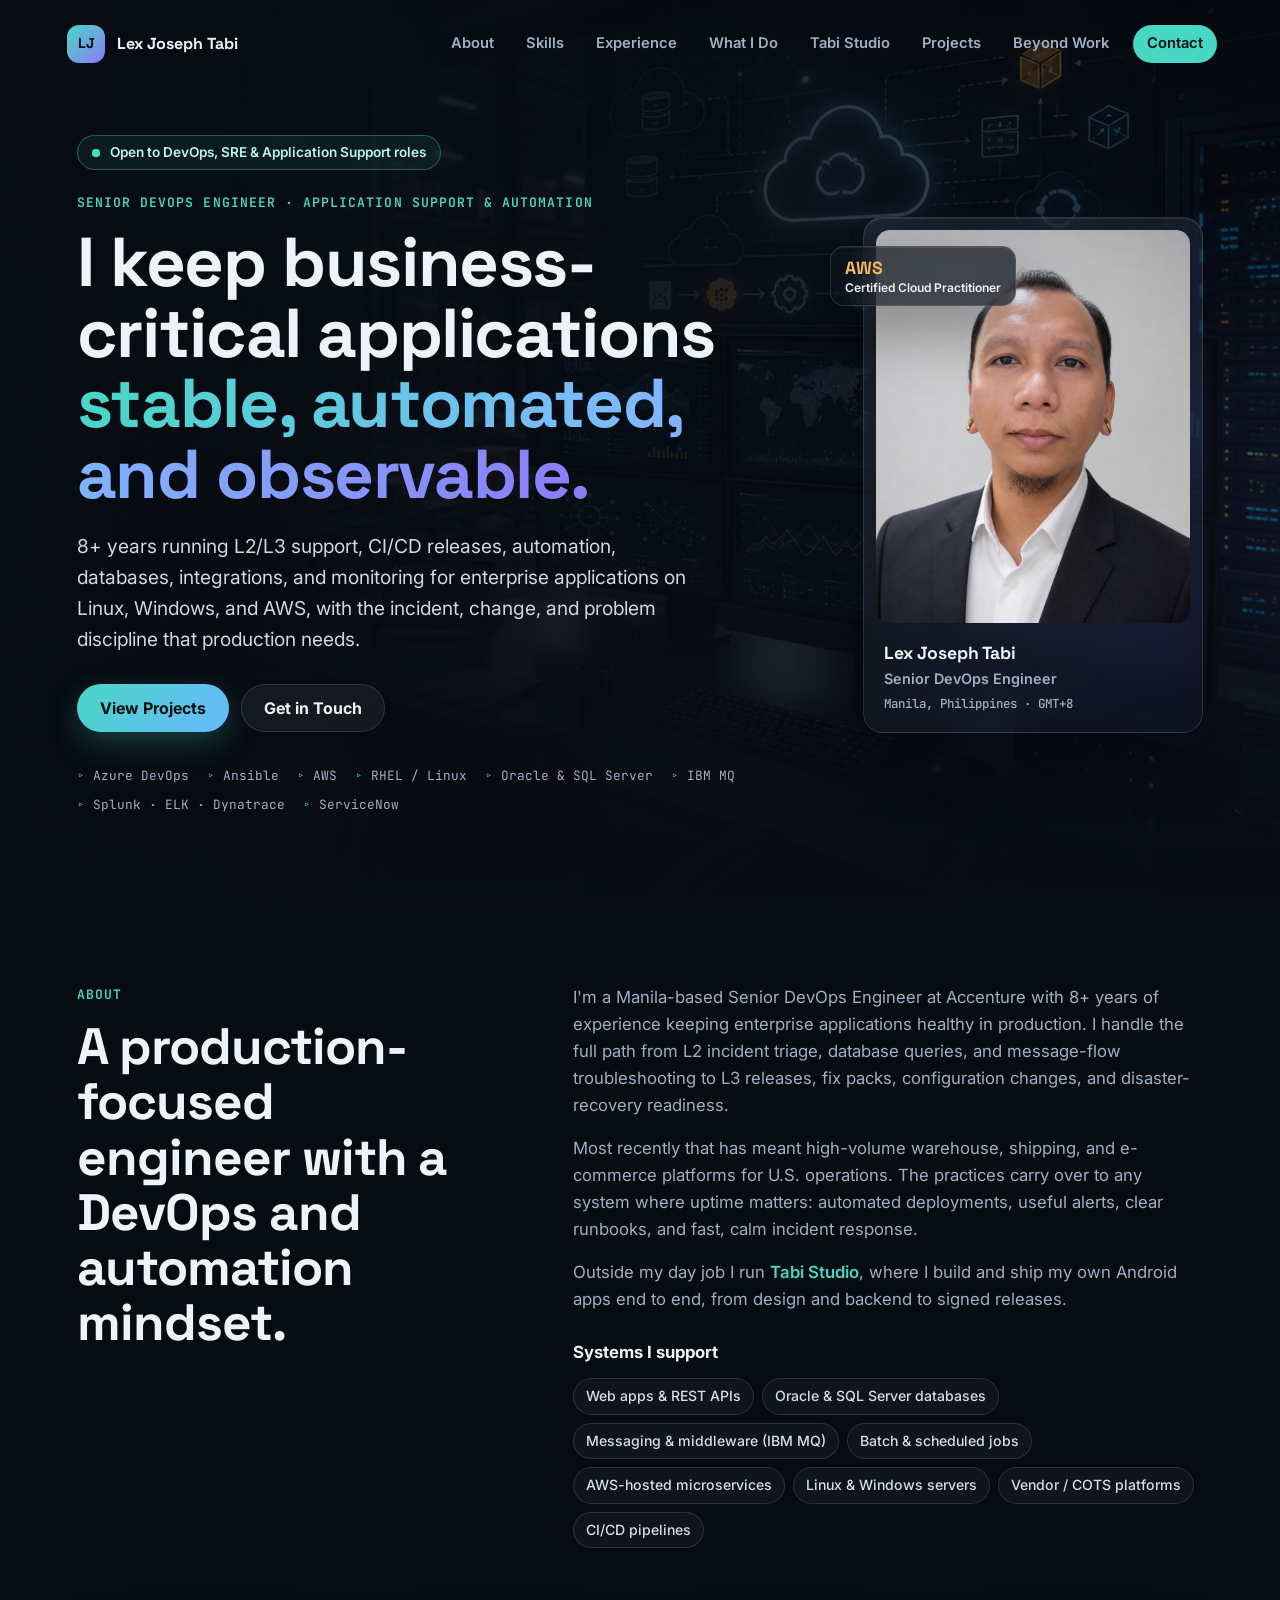
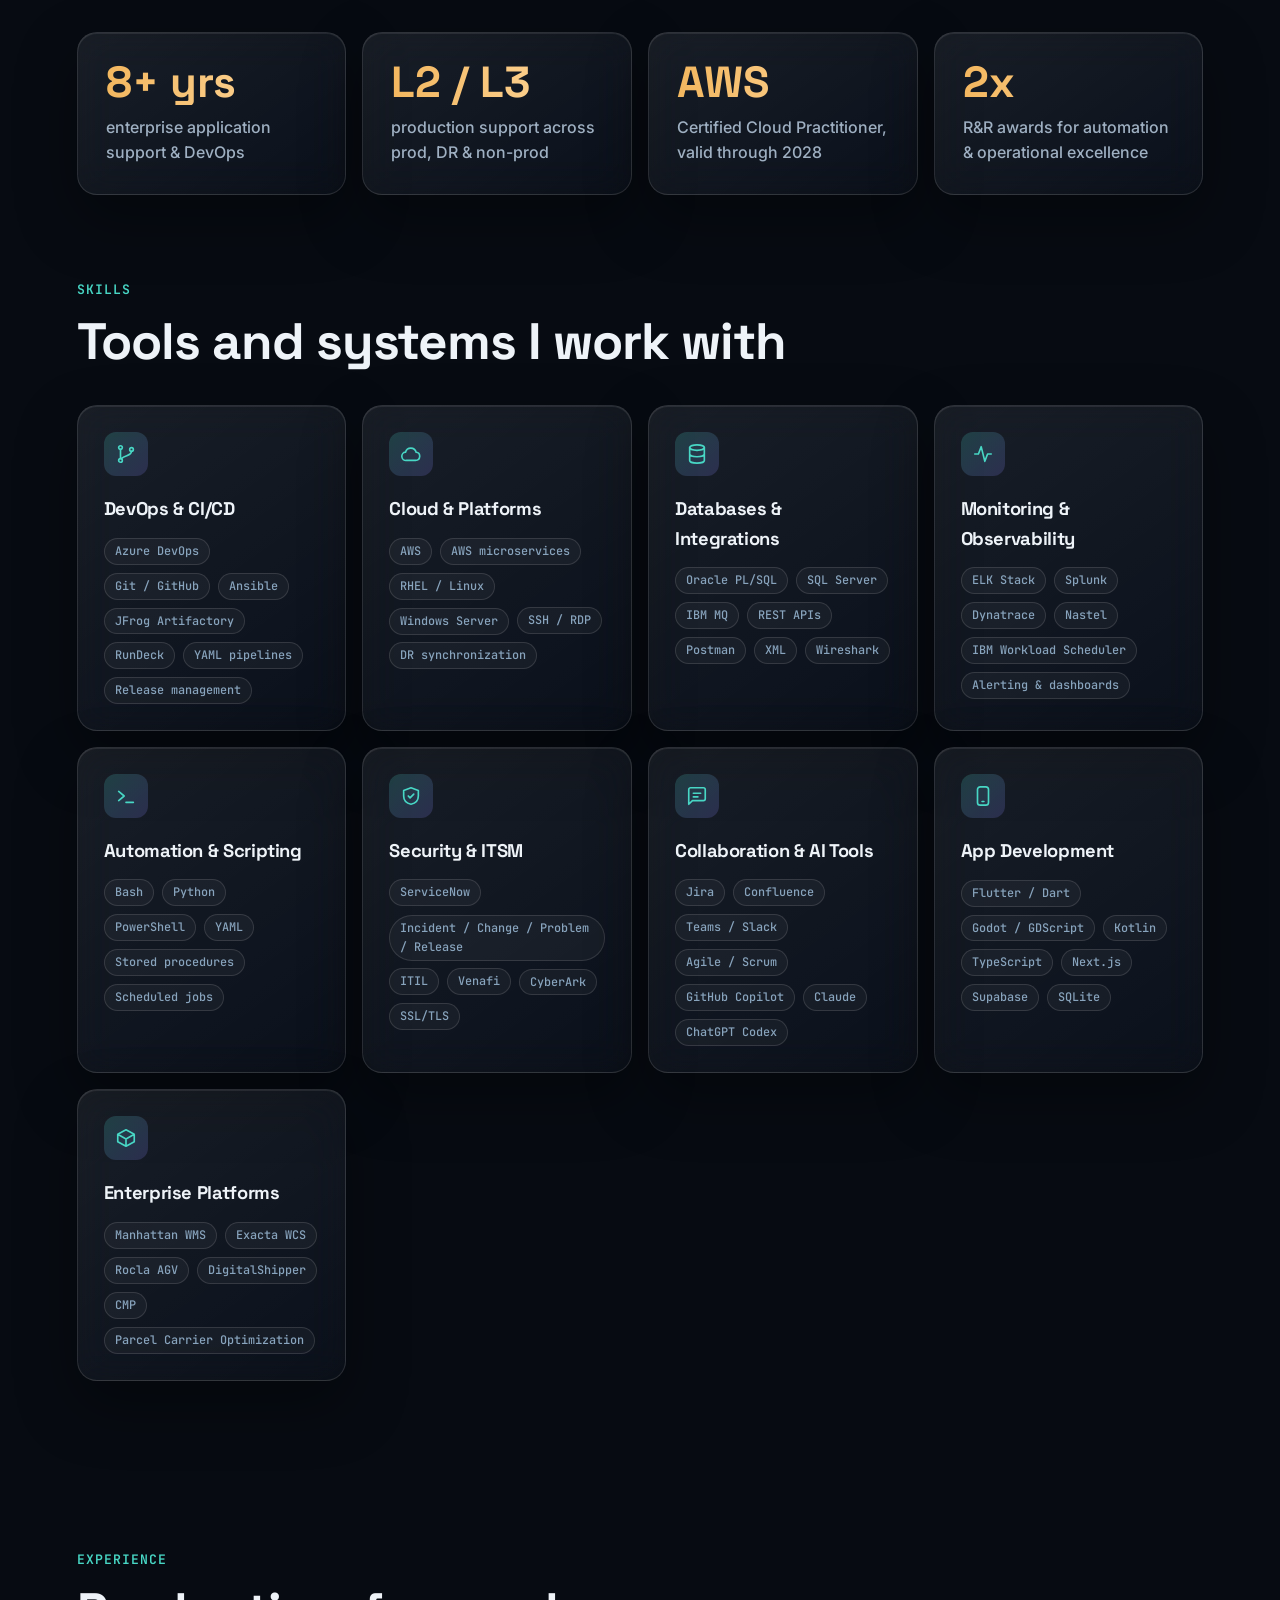
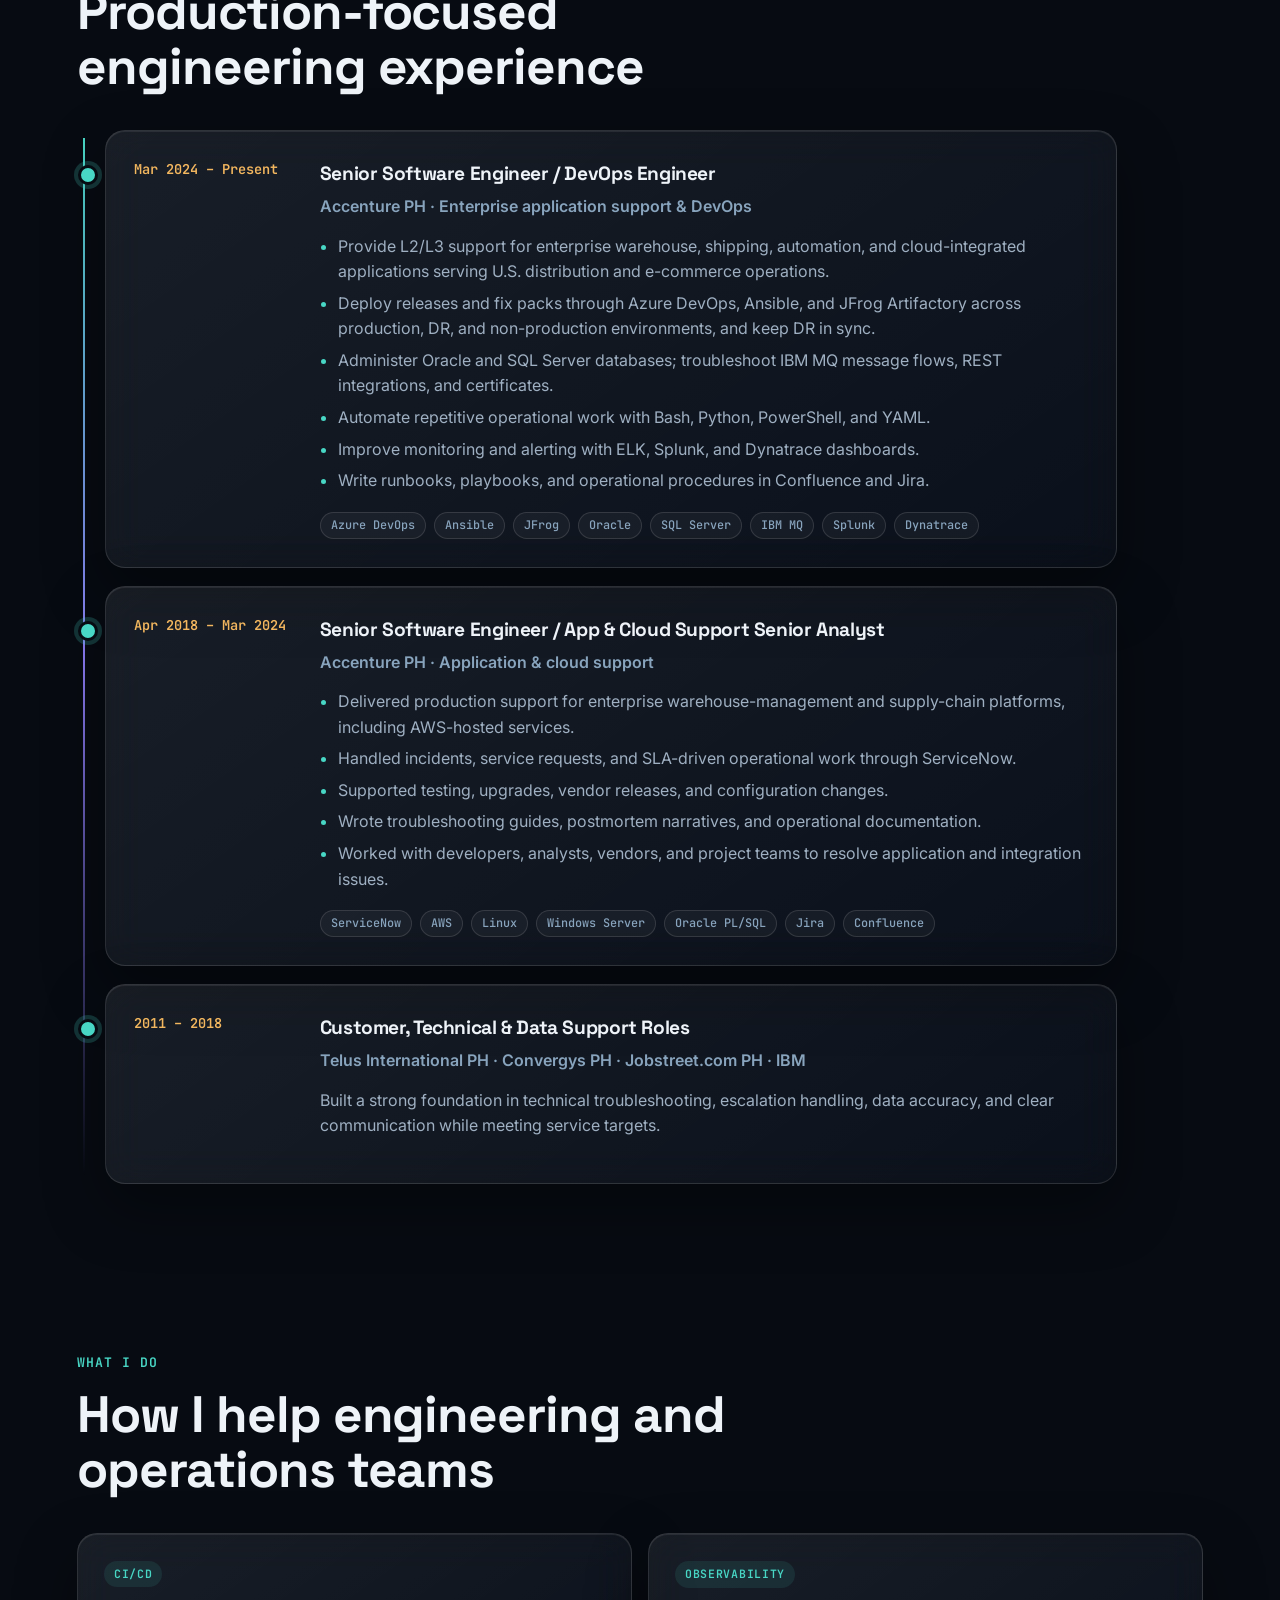
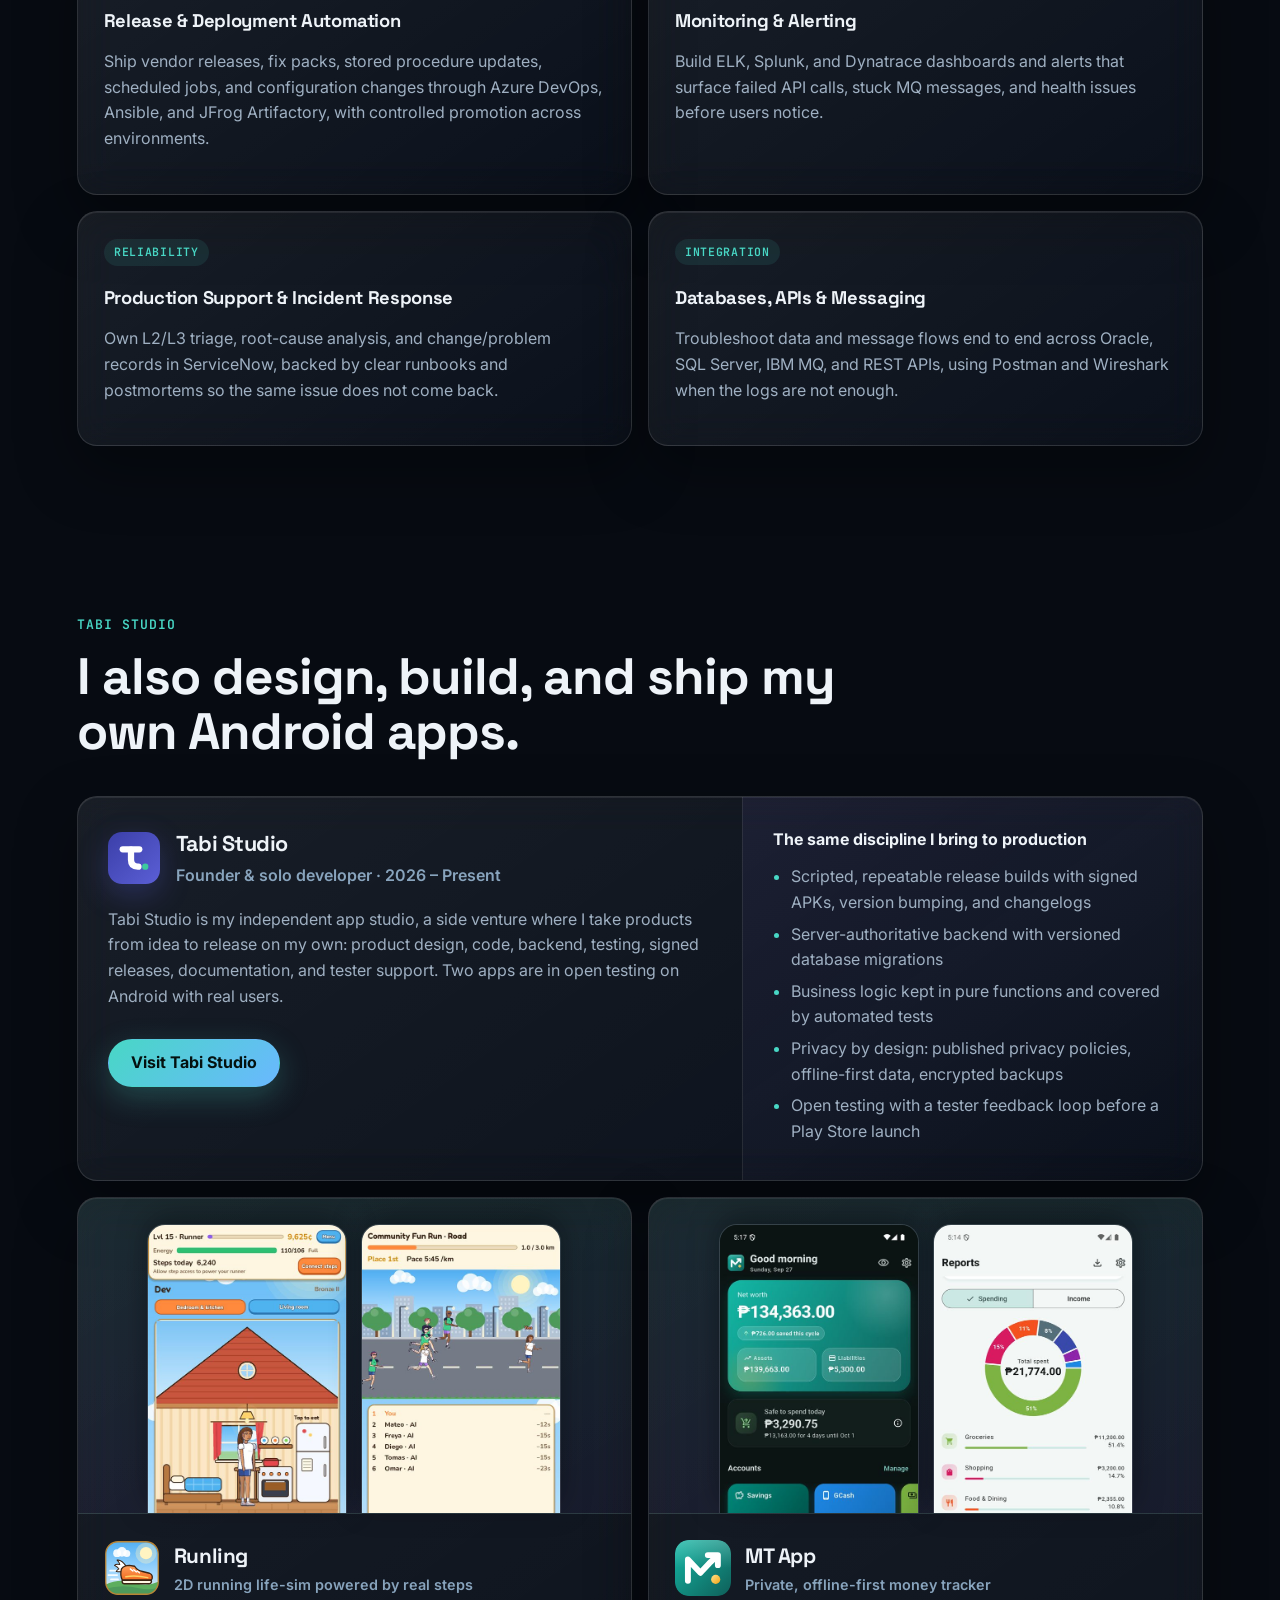
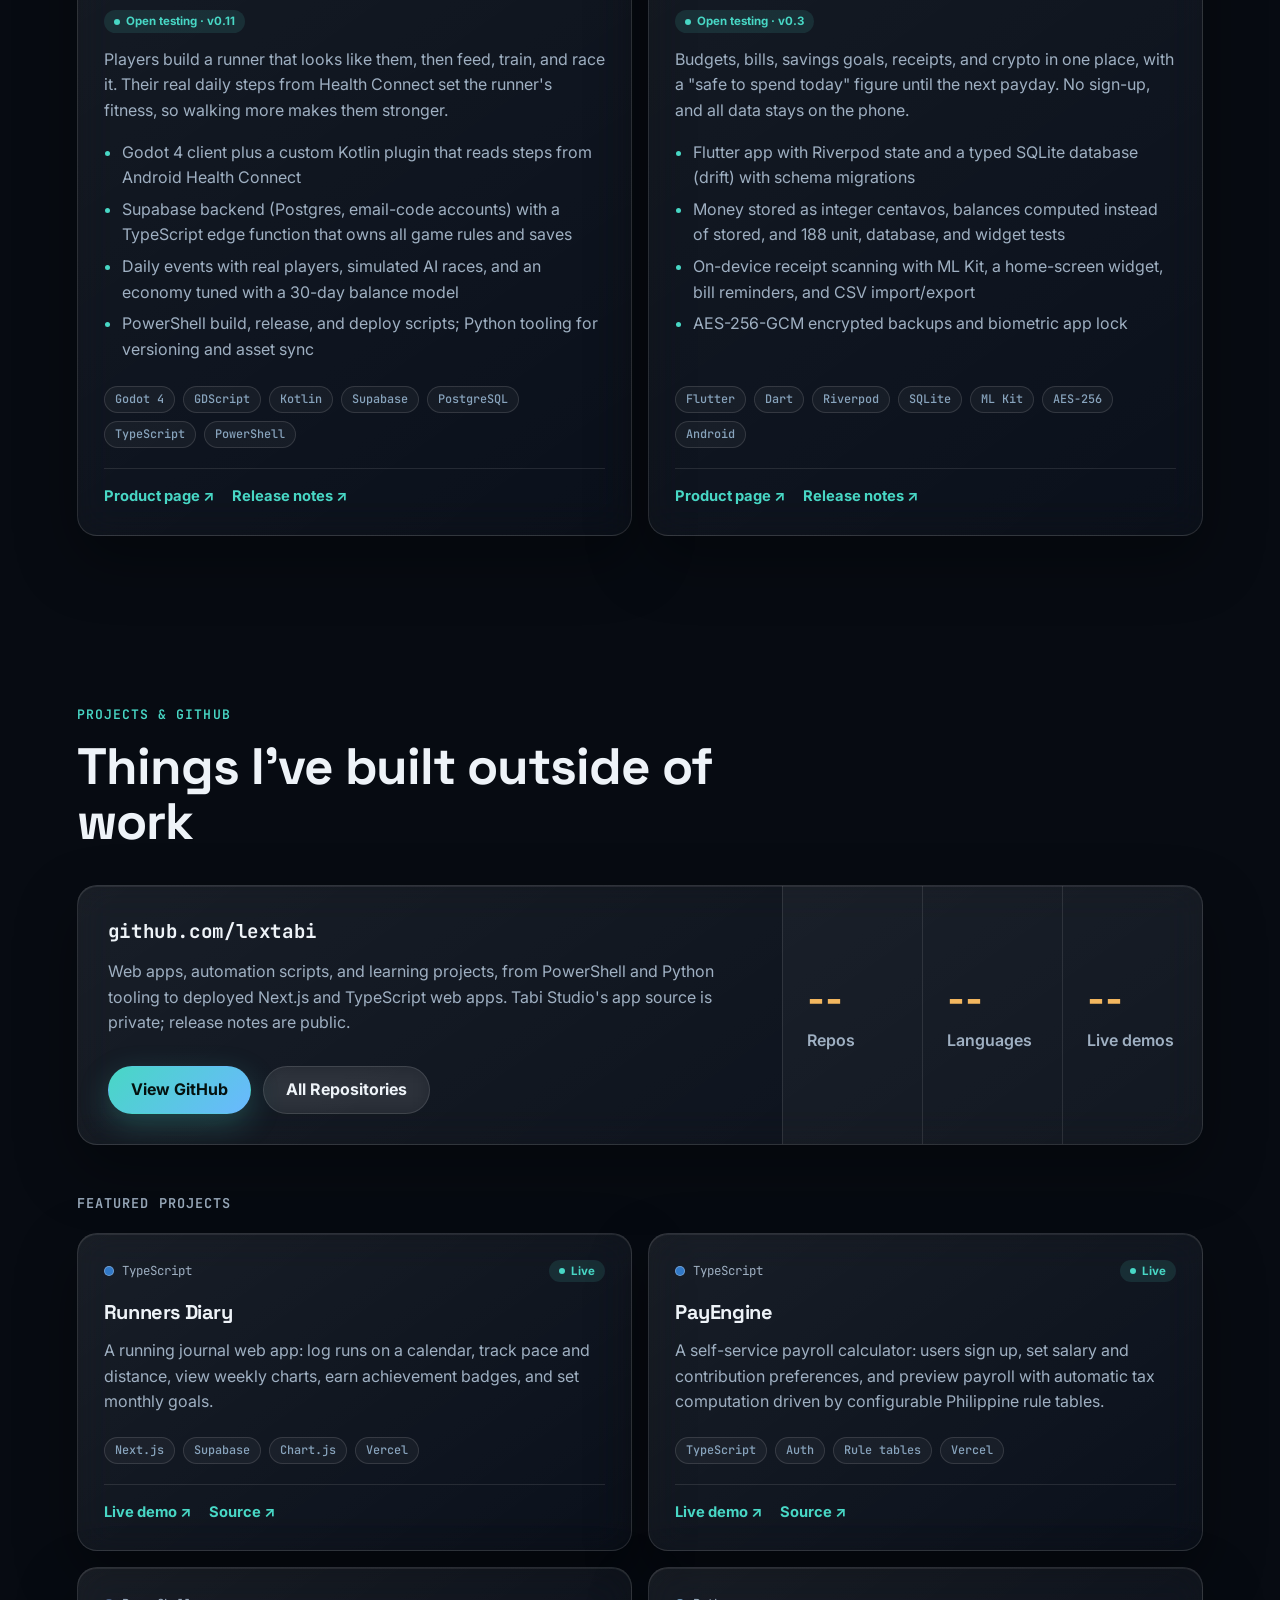
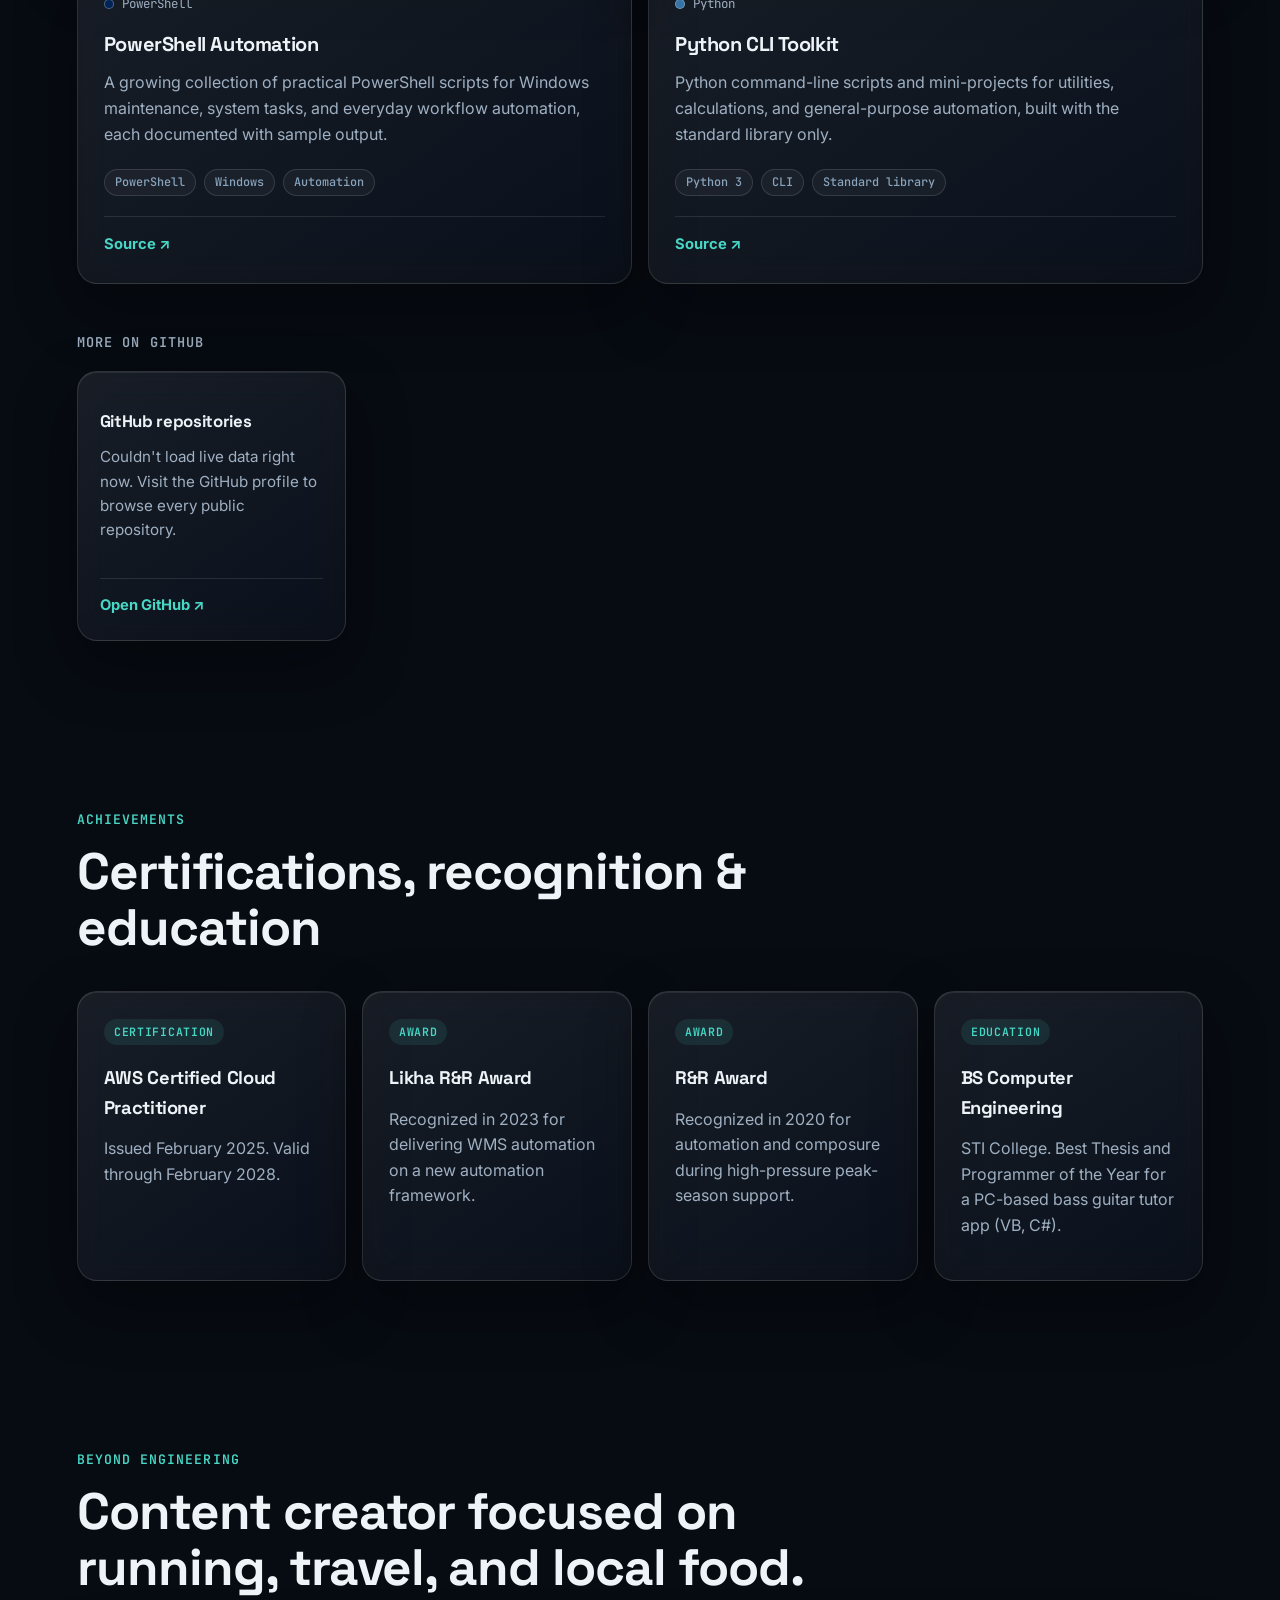
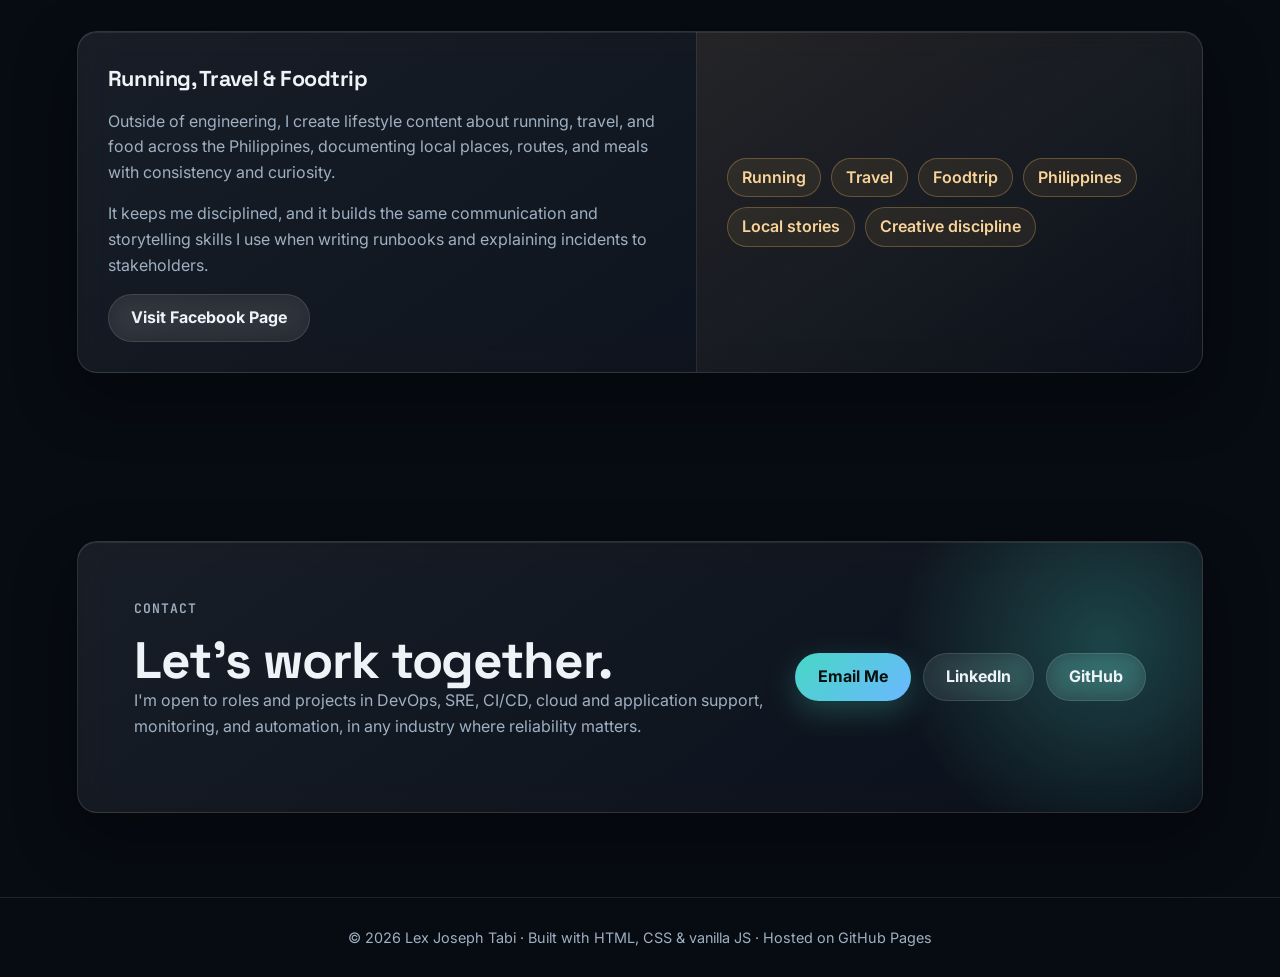
==== commit 3feac655: "Portfolio update LJT" ====
--- a/index.html
+++ b/index.html
@@ -5,7 +5,7 @@
     <meta name="viewport" content="width=device-width, initial-scale=1.0" />
     <meta
       name="description"
-      content="Portfolio of Lex Joseph Tabi, Senior DevOps Engineer and Application Support & Automation Engineer with 8+ years keeping business-critical enterprise applications stable, automated, and observable."
+      content="Portfolio of Lex Joseph Tabi, Senior DevOps Engineer and Application Support & Automation Engineer with 8+ years keeping business-critical enterprise applications stable, automated, and observable. Founder of Tabi Studio, an independent Android app studio."
     />
     <meta name="theme-color" content="#070b12" />
     <title>Lex Joseph Tabi | Senior DevOps Engineer & Application Support Engineer</title>
@@ -62,6 +62,7 @@
         <a href="#skills">Skills</a>
         <a href="#experience">Experience</a>
         <a href="#work">What I Do</a>
+        <a href="#studio">Tabi Studio</a>
         <a href="#github">Projects</a>
         <a href="#hobbies">Beyond Work</a>
         <a class="nav-cta" href="#contact">Contact</a>
@@ -133,6 +134,10 @@
             The practices carry over to any system where uptime matters: automated deployments, useful alerts,
             clear runbooks, and fast, calm incident response.
           </p>
+          <p>
+            Outside my day job I run <a class="text-link" href="#studio">Tabi Studio</a>, where I build and ship my own
+            Android apps end to end, from design and backend to signed releases.
+          </p>
           <p class="support-label">Systems I support</p>
           <ul class="chip-list">
             <li>Web apps &amp; REST APIs</li>
@@ -219,6 +224,13 @@
             <h3>Collaboration &amp; AI Tools</h3>
             <ul class="chip-list small">
               <li>Jira</li><li>Confluence</li><li>Teams / Slack</li><li>Agile / Scrum</li><li>GitHub Copilot</li><li>Claude</li><li>ChatGPT Codex</li>
+            </ul>
+          </article>
+          <article class="card glass reveal">
+            <span class="icon" aria-hidden="true"><svg viewBox="0 0 24 24"><rect x="6" y="2" width="12" height="20" rx="3" /><path d="M11 18h2" /></svg></span>
+            <h3>App Development</h3>
+            <ul class="chip-list small">
+              <li>Flutter / Dart</li><li>Godot / GDScript</li><li>Kotlin</li><li>TypeScript</li><li>Next.js</li><li>Supabase</li><li>SQLite</li>
             </ul>
           </article>
           <article class="card glass reveal">
@@ -327,6 +339,113 @@
         </div>
       </section>
 
+      <section class="section" id="studio" aria-labelledby="studio-title">
+        <div class="section-heading reveal">
+          <p class="section-kicker">Tabi Studio</p>
+          <h2 id="studio-title">I also design, build, and ship my own Android apps.</h2>
+        </div>
+
+        <div class="studio-panel glass reveal">
+          <div class="studio-intro">
+            <div class="studio-brand">
+              <span class="studio-mark"><img src="assets/apps/tabi-mark-white.svg" alt="" width="30" height="30" /></span>
+              <div>
+                <h3>Tabi Studio</h3>
+                <p class="company">Founder &amp; solo developer · 2026 – Present</p>
+              </div>
+            </div>
+            <p>
+              Tabi Studio is my independent app studio, a side venture where I take products from idea to release on
+              my own: product design, code, backend, testing, signed releases, documentation, and tester support.
+              Two apps are in open testing on Android with real users.
+            </p>
+            <div class="github-actions">
+              <a class="button primary" href="https://lextabi.github.io/tabistudio/" target="_blank" rel="noreferrer">Visit Tabi Studio</a>
+            </div>
+          </div>
+          <div class="studio-practices">
+            <p class="support-label">The same discipline I bring to production</p>
+            <ul class="bullets">
+              <li>Scripted, repeatable release builds with signed APKs, version bumping, and changelogs</li>
+              <li>Server-authoritative backend with versioned database migrations</li>
+              <li>Business logic kept in pure functions and covered by automated tests</li>
+              <li>Privacy by design: published privacy policies, offline-first data, encrypted backups</li>
+              <li>Open testing with a tester feedback loop before a Play Store launch</li>
+            </ul>
+          </div>
+        </div>
+
+        <div class="app-grid">
+          <article class="app-card glass reveal">
+            <div class="app-shots" aria-hidden="true">
+              <img src="assets/apps/runling-home.jpg" alt="" width="480" height="1067" loading="lazy" />
+              <img src="assets/apps/runling-race.jpg" alt="" width="480" height="1067" loading="lazy" />
+            </div>
+            <div class="app-body">
+              <div class="app-head">
+                <img class="app-icon" src="assets/apps/runling.svg" alt="" width="56" height="56" />
+                <div>
+                  <h4>Runling</h4>
+                  <p>2D running life-sim powered by real steps</p>
+                </div>
+              </div>
+              <span class="live-badge">Open testing · v0.11</span>
+              <p>
+                Players build a runner that looks like them, then feed, train, and race it. Their real daily steps
+                from Health Connect set the runner's fitness, so walking more makes them stronger.
+              </p>
+              <ul class="bullets">
+                <li>Godot 4 client plus a custom Kotlin plugin that reads steps from Android Health Connect</li>
+                <li>Supabase backend (Postgres, email-code accounts) with a TypeScript edge function that owns all game rules and saves</li>
+                <li>Daily events with real players, simulated AI races, and an economy tuned with a 30-day balance model</li>
+                <li>PowerShell build, release, and deploy scripts; Python tooling for versioning and asset sync</li>
+              </ul>
+              <ul class="chip-list small">
+                <li>Godot 4</li><li>GDScript</li><li>Kotlin</li><li>Supabase</li><li>PostgreSQL</li><li>TypeScript</li><li>PowerShell</li>
+              </ul>
+              <div class="card-links">
+                <a href="https://lextabi.github.io/tabistudio/runling/" target="_blank" rel="noreferrer">Product page ↗</a>
+                <a href="https://github.com/lextabi/Runling_release" target="_blank" rel="noreferrer">Release notes ↗</a>
+              </div>
+            </div>
+          </article>
+
+          <article class="app-card glass reveal">
+            <div class="app-shots" aria-hidden="true">
+              <img src="assets/apps/mtapp-home.jpg" alt="" width="480" height="1067" loading="lazy" />
+              <img src="assets/apps/mtapp-reports.jpg" alt="" width="480" height="1067" loading="lazy" />
+            </div>
+            <div class="app-body">
+              <div class="app-head">
+                <img class="app-icon" src="assets/apps/mt-app.svg" alt="" width="56" height="56" />
+                <div>
+                  <h4>MT App</h4>
+                  <p>Private, offline-first money tracker</p>
+                </div>
+              </div>
+              <span class="live-badge">Open testing · v0.3</span>
+              <p>
+                Budgets, bills, savings goals, receipts, and crypto in one place, with a "safe to spend today" figure
+                until the next payday. No sign-up, and all data stays on the phone.
+              </p>
+              <ul class="bullets">
+                <li>Flutter app with Riverpod state and a typed SQLite database (drift) with schema migrations</li>
+                <li>Money stored as integer centavos, balances computed instead of stored, and 188 unit, database, and widget tests</li>
+                <li>On-device receipt scanning with ML Kit, a home-screen widget, bill reminders, and CSV import/export</li>
+                <li>AES-256-GCM encrypted backups and biometric app lock</li>
+              </ul>
+              <ul class="chip-list small">
+                <li>Flutter</li><li>Dart</li><li>Riverpod</li><li>SQLite</li><li>ML Kit</li><li>AES-256</li><li>Android</li>
+              </ul>
+              <div class="card-links">
+                <a href="https://lextabi.github.io/tabistudio/mt-app/" target="_blank" rel="noreferrer">Product page ↗</a>
+                <a href="https://github.com/lextabi/mt_app_release" target="_blank" rel="noreferrer">Release notes ↗</a>
+              </div>
+            </div>
+          </article>
+        </div>
+      </section>
+
       <section class="section" id="github" aria-labelledby="github-title">
         <div class="section-heading reveal">
           <p class="section-kicker">Projects &amp; GitHub</p>
@@ -337,8 +456,8 @@
           <div>
             <h3>github.com/lextabi</h3>
             <p>
-              Side projects, automation scripts, and full-stack apps I build to keep learning, from PowerShell and
-              Python tooling to deployed Next.js and TypeScript web apps.
+              Web apps, automation scripts, and learning projects, from PowerShell and Python tooling to deployed
+              Next.js and TypeScript web apps. Tabi Studio's app source is private; release notes are public.
             </p>
             <div class="github-actions">
               <a class="button primary" href="https://github.com/lextabi" target="_blank" rel="noreferrer">View GitHub</a>
--- a/styles.css
+++ b/styles.css
@@ -765,6 +765,157 @@
   color: var(--teal);
 }
 
+/* ---------- Tabi Studio ---------- */
+
+.text-link {
+  color: var(--teal);
+  font-weight: 600;
+}
+
+.text-link:hover {
+  text-decoration: underline;
+}
+
+.studio-panel {
+  display: grid;
+  grid-template-columns: minmax(0, 1fr) minmax(280px, 460px);
+  overflow: hidden;
+  margin-bottom: 16px;
+}
+
+.studio-intro {
+  padding: 30px;
+}
+
+.studio-intro p {
+  color: var(--muted);
+}
+
+.studio-brand {
+  display: flex;
+  align-items: center;
+  gap: 16px;
+  margin-bottom: 18px;
+}
+
+.studio-brand h3 {
+  margin-bottom: 2px;
+  font-size: 1.35rem;
+}
+
+.studio-brand .company {
+  margin-bottom: 0;
+}
+
+.studio-mark {
+  display: grid;
+  flex: none;
+  width: 52px;
+  height: 52px;
+  place-items: center;
+  border-radius: 14px;
+  background: linear-gradient(135deg, #3b3fa8, #5b5fd6);
+  box-shadow: 0 10px 30px rgba(91, 95, 214, 0.3);
+}
+
+.studio-practices {
+  padding: 30px;
+  border-left: 1px solid var(--line);
+  background: linear-gradient(145deg, rgba(139, 124, 246, 0.08), transparent);
+}
+
+.studio-practices .support-label {
+  margin-top: 0;
+}
+
+.studio-practices .bullets {
+  margin-bottom: 0;
+}
+
+.app-grid {
+  display: grid;
+  grid-template-columns: repeat(2, minmax(0, 1fr));
+  gap: 16px;
+}
+
+.app-card {
+  display: flex;
+  flex-direction: column;
+  overflow: hidden;
+  transition: transform 220ms ease, border-color 220ms ease, box-shadow 220ms ease;
+}
+
+.app-card:hover {
+  border-color: rgba(72, 215, 197, 0.4);
+  box-shadow: var(--shadow), 0 0 0 1px rgba(72, 215, 197, 0.15), 0 20px 50px rgba(72, 215, 197, 0.08);
+  transform: translateY(-4px);
+}
+
+/* Two phone screenshots, cropped to the top of each screen. */
+.app-shots {
+  display: flex;
+  justify-content: center;
+  gap: 14px;
+  padding: 26px 26px 0;
+  border-bottom: 1px solid var(--line);
+  background: linear-gradient(180deg, rgba(72, 215, 197, 0.08), rgba(139, 124, 246, 0.06));
+}
+
+.app-shots img {
+  width: min(44%, 200px);
+  aspect-ratio: 9 / 13;
+  border: 1px solid var(--glass-border);
+  border-bottom: 0;
+  border-radius: 18px 18px 0 0;
+  object-fit: cover;
+  object-position: top;
+  box-shadow: 0 -8px 30px rgba(0, 0, 0, 0.35);
+}
+
+.app-body {
+  display: flex;
+  flex: 1;
+  flex-direction: column;
+  padding: 26px;
+}
+
+.app-body > p {
+  color: var(--muted);
+}
+
+.app-body .live-badge {
+  align-self: flex-start;
+  margin-bottom: 14px;
+}
+
+.app-head {
+  display: flex;
+  align-items: center;
+  gap: 14px;
+  margin-bottom: 14px;
+}
+
+.app-icon {
+  flex: none;
+  border-radius: 14px;
+}
+
+.app-head h4 {
+  margin-bottom: 0;
+  font-size: 1.3rem;
+}
+
+.app-head p {
+  margin-bottom: 0;
+  color: var(--steel);
+  font-size: 0.9rem;
+  font-weight: 600;
+}
+
+.app-body .chip-list {
+  margin-top: auto;
+}
+
 /* ---------- GitHub ---------- */
 
 .github-panel {
@@ -1107,8 +1258,14 @@
   .hero-layout,
   .contact,
   .github-panel,
+  .studio-panel,
   .hobbies-panel {
     grid-template-columns: 1fr;
+  }
+
+  .studio-practices {
+    border-top: 1px solid var(--line);
+    border-left: 0;
   }
 
   .profile-card {
@@ -1133,7 +1290,8 @@
 
 @media (max-width: 720px) {
   .project-grid,
-  .featured-grid {
+  .featured-grid,
+  .app-grid {
     grid-template-columns: 1fr;
   }
 
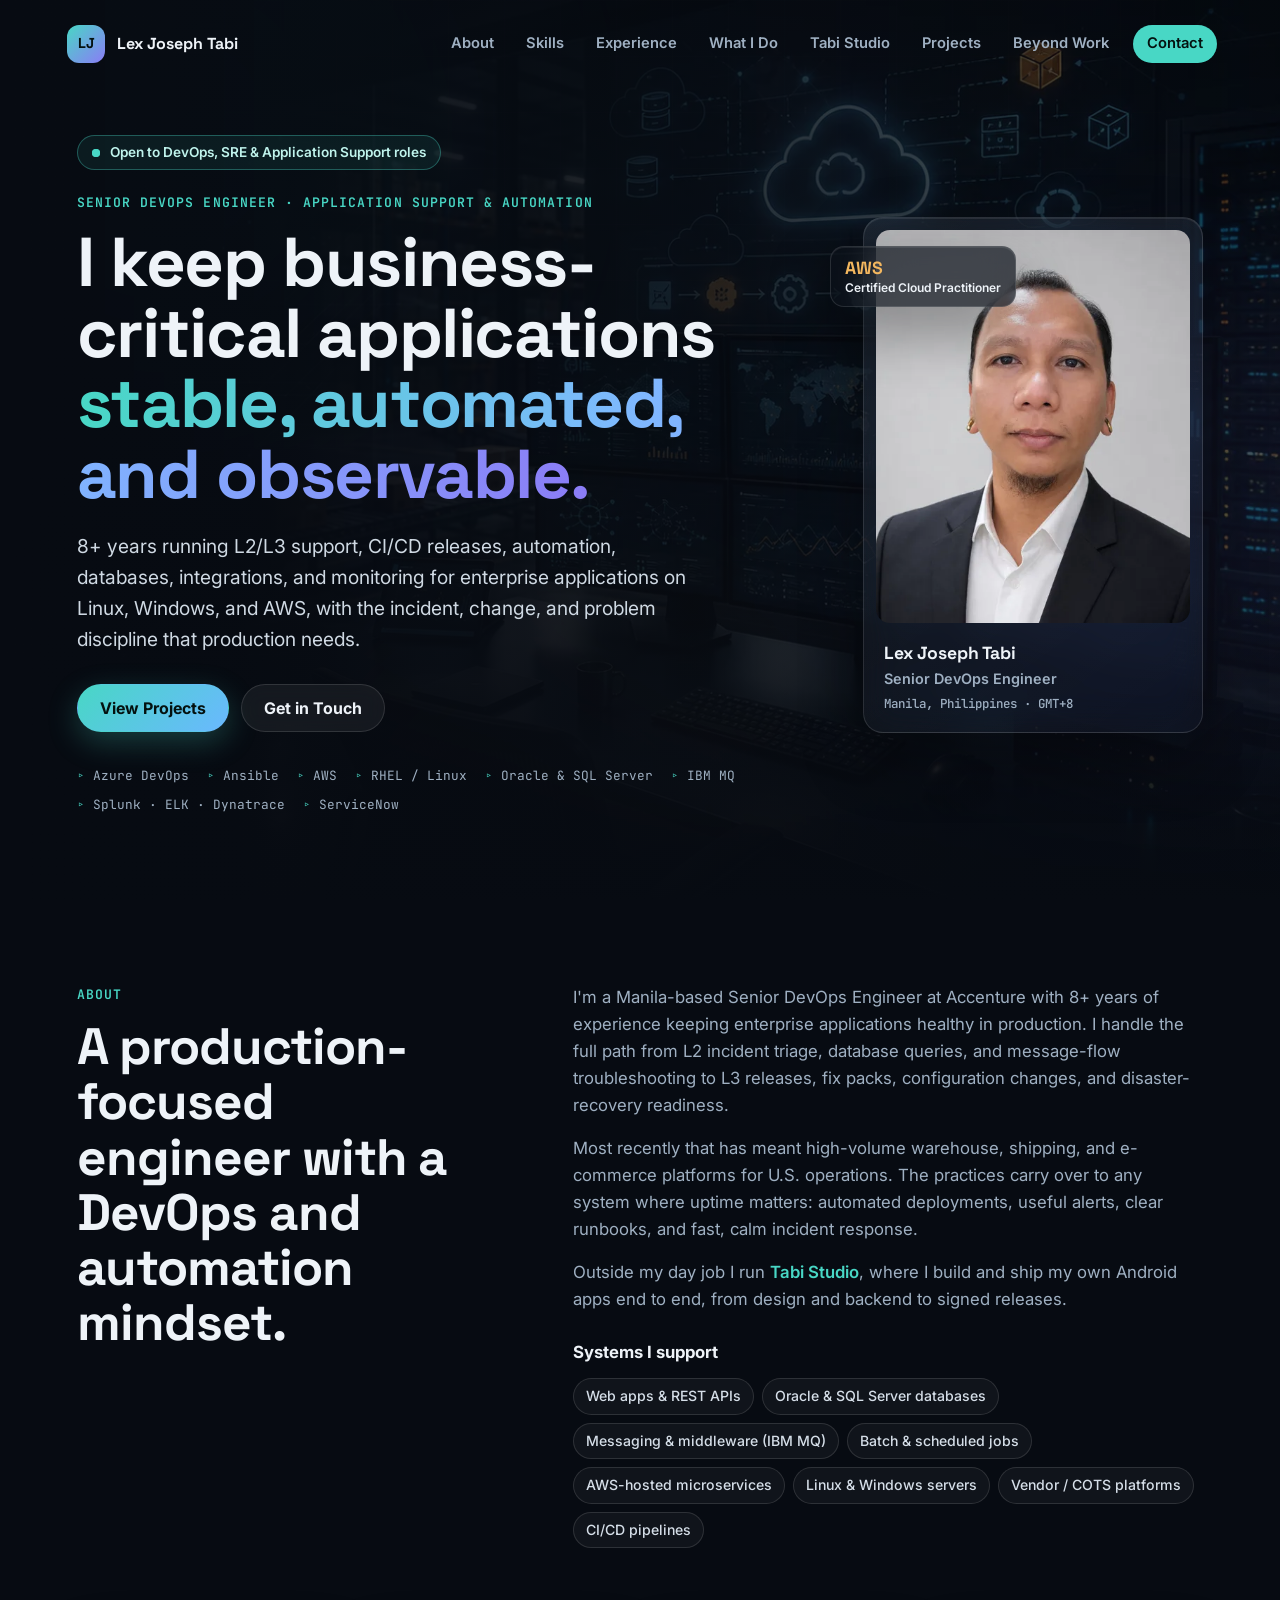
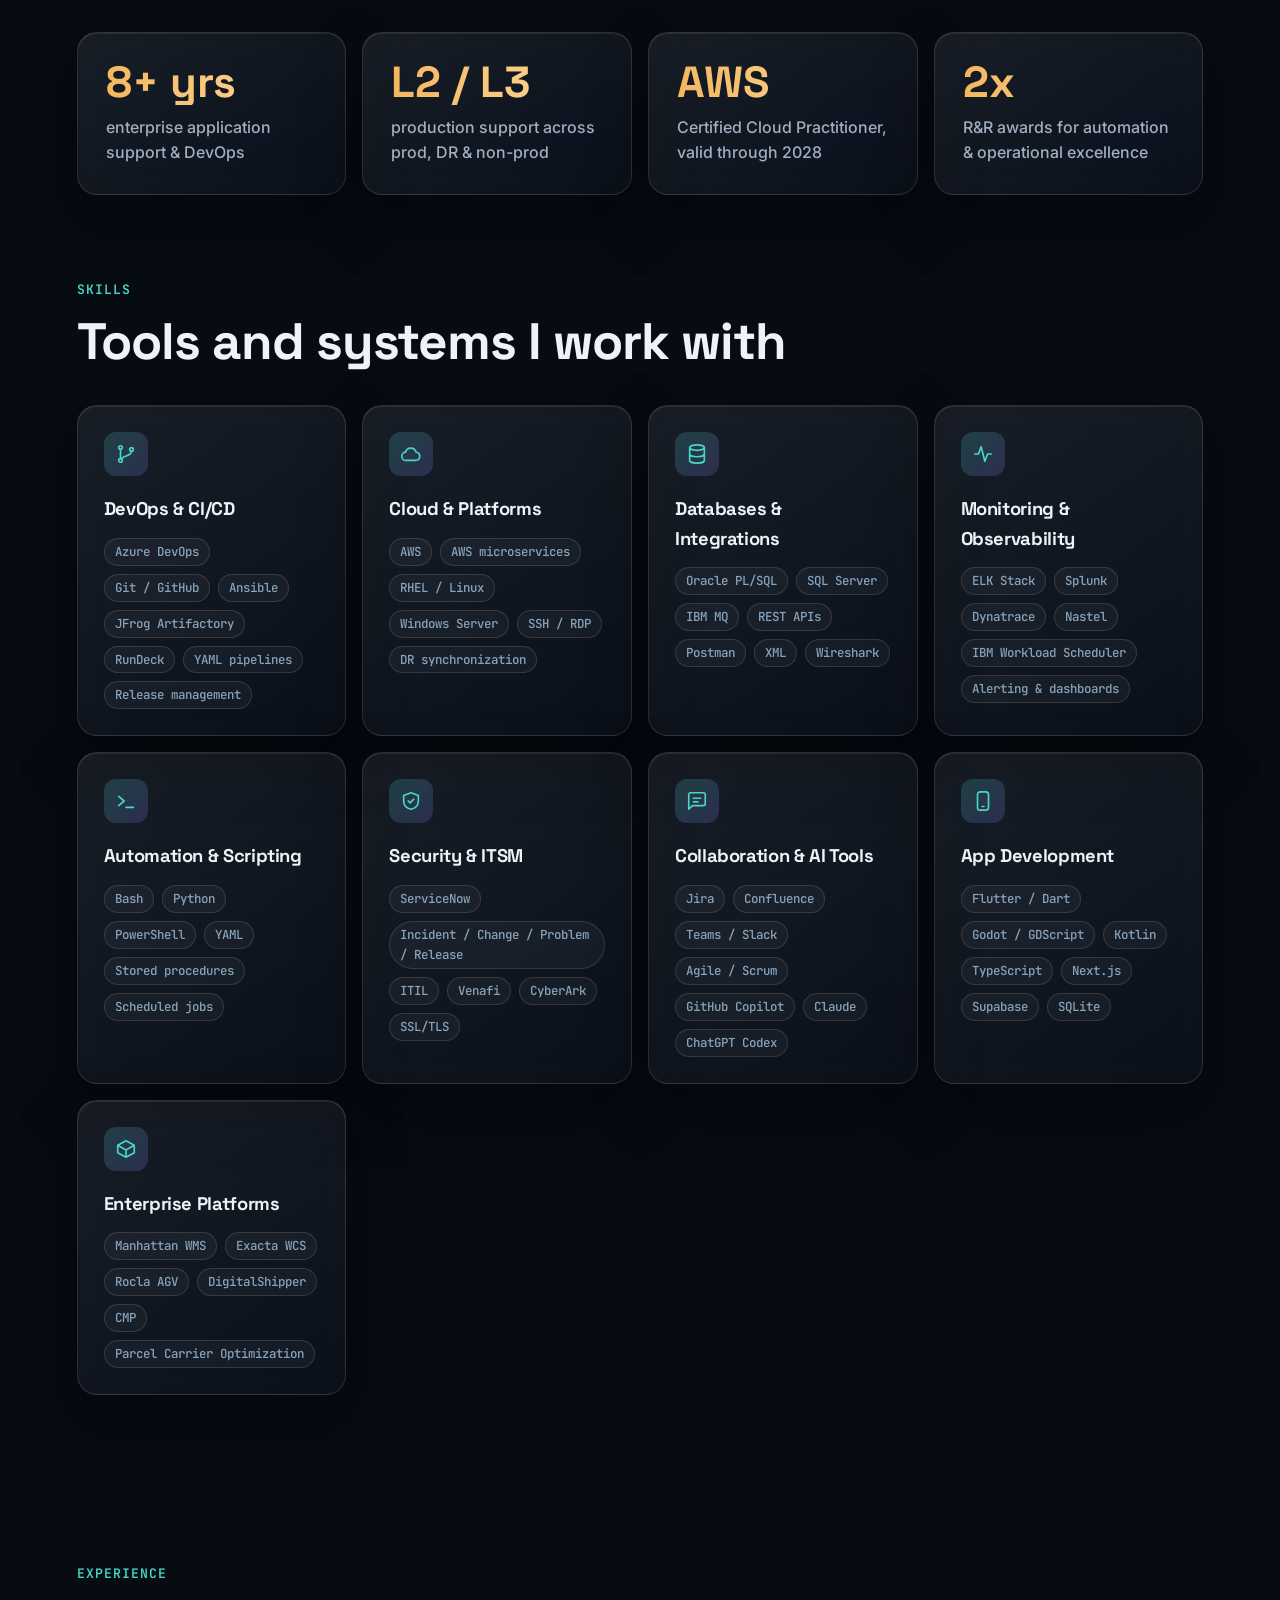
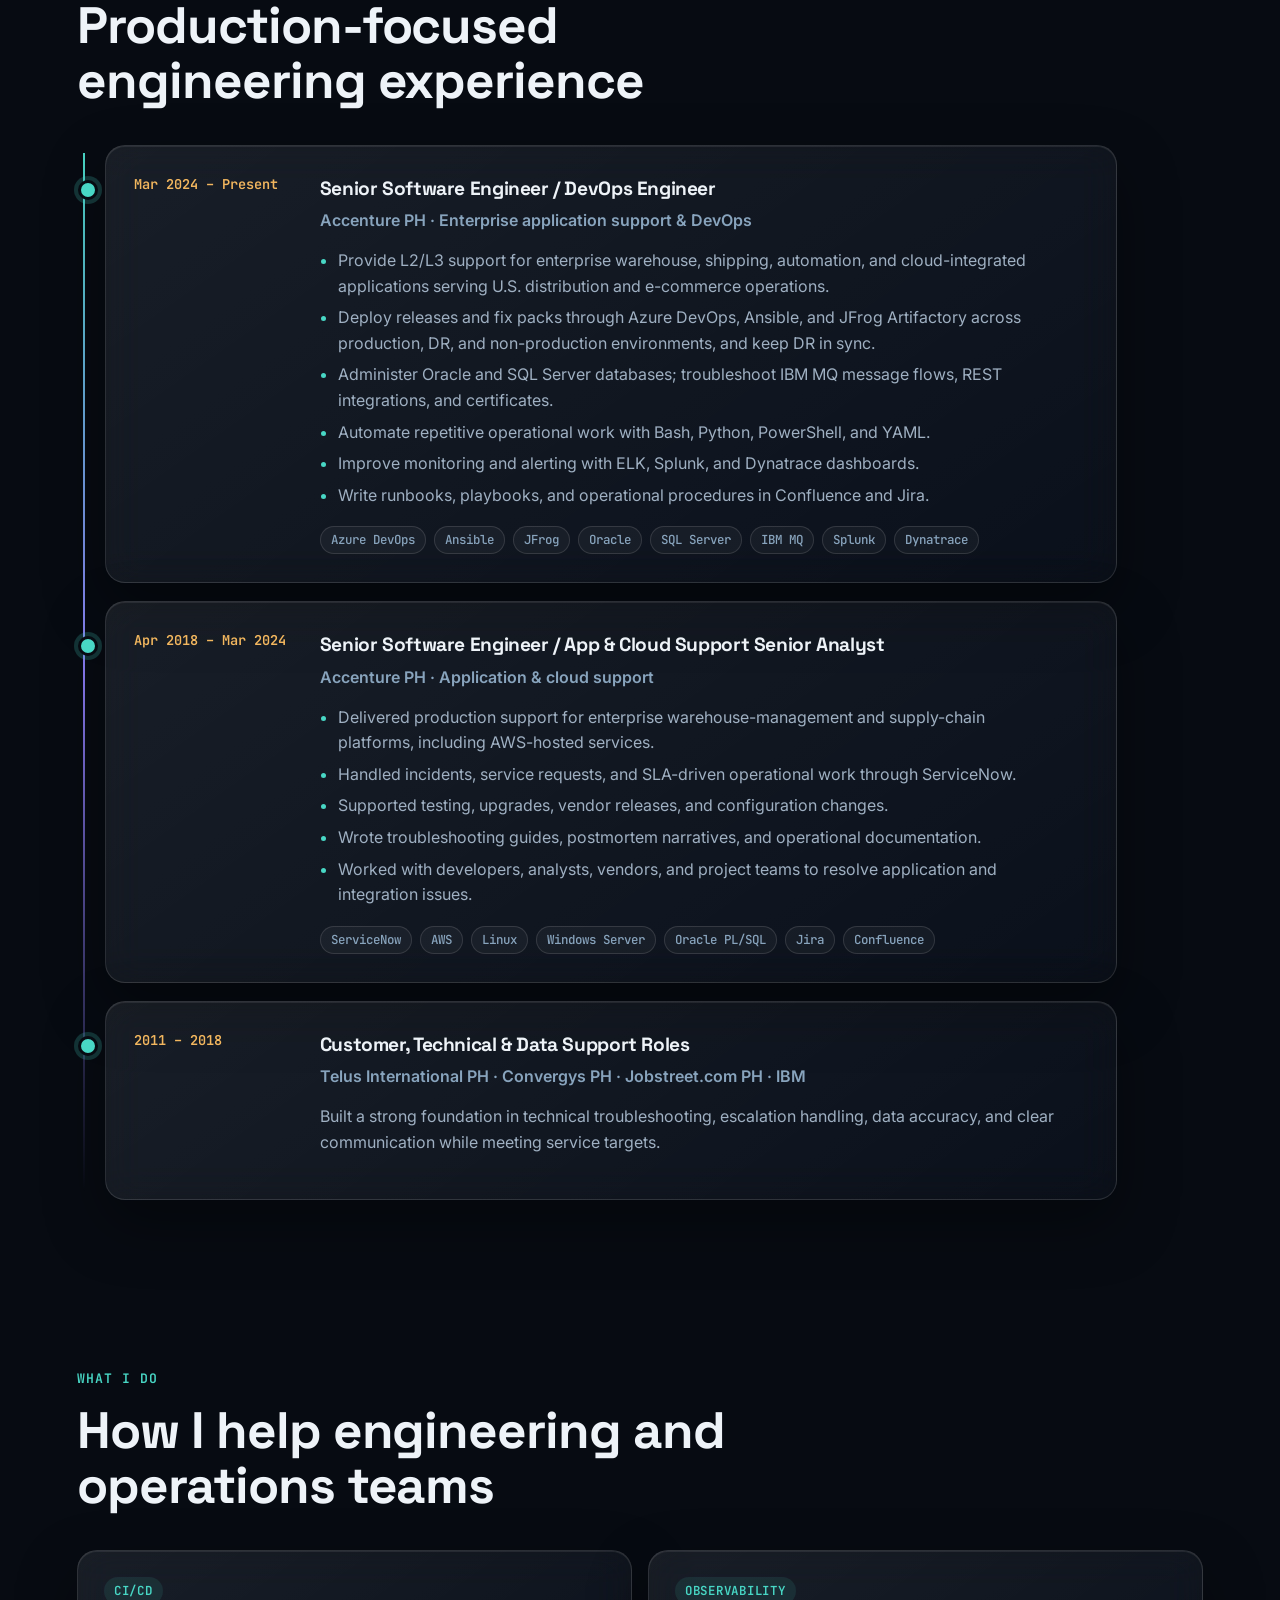
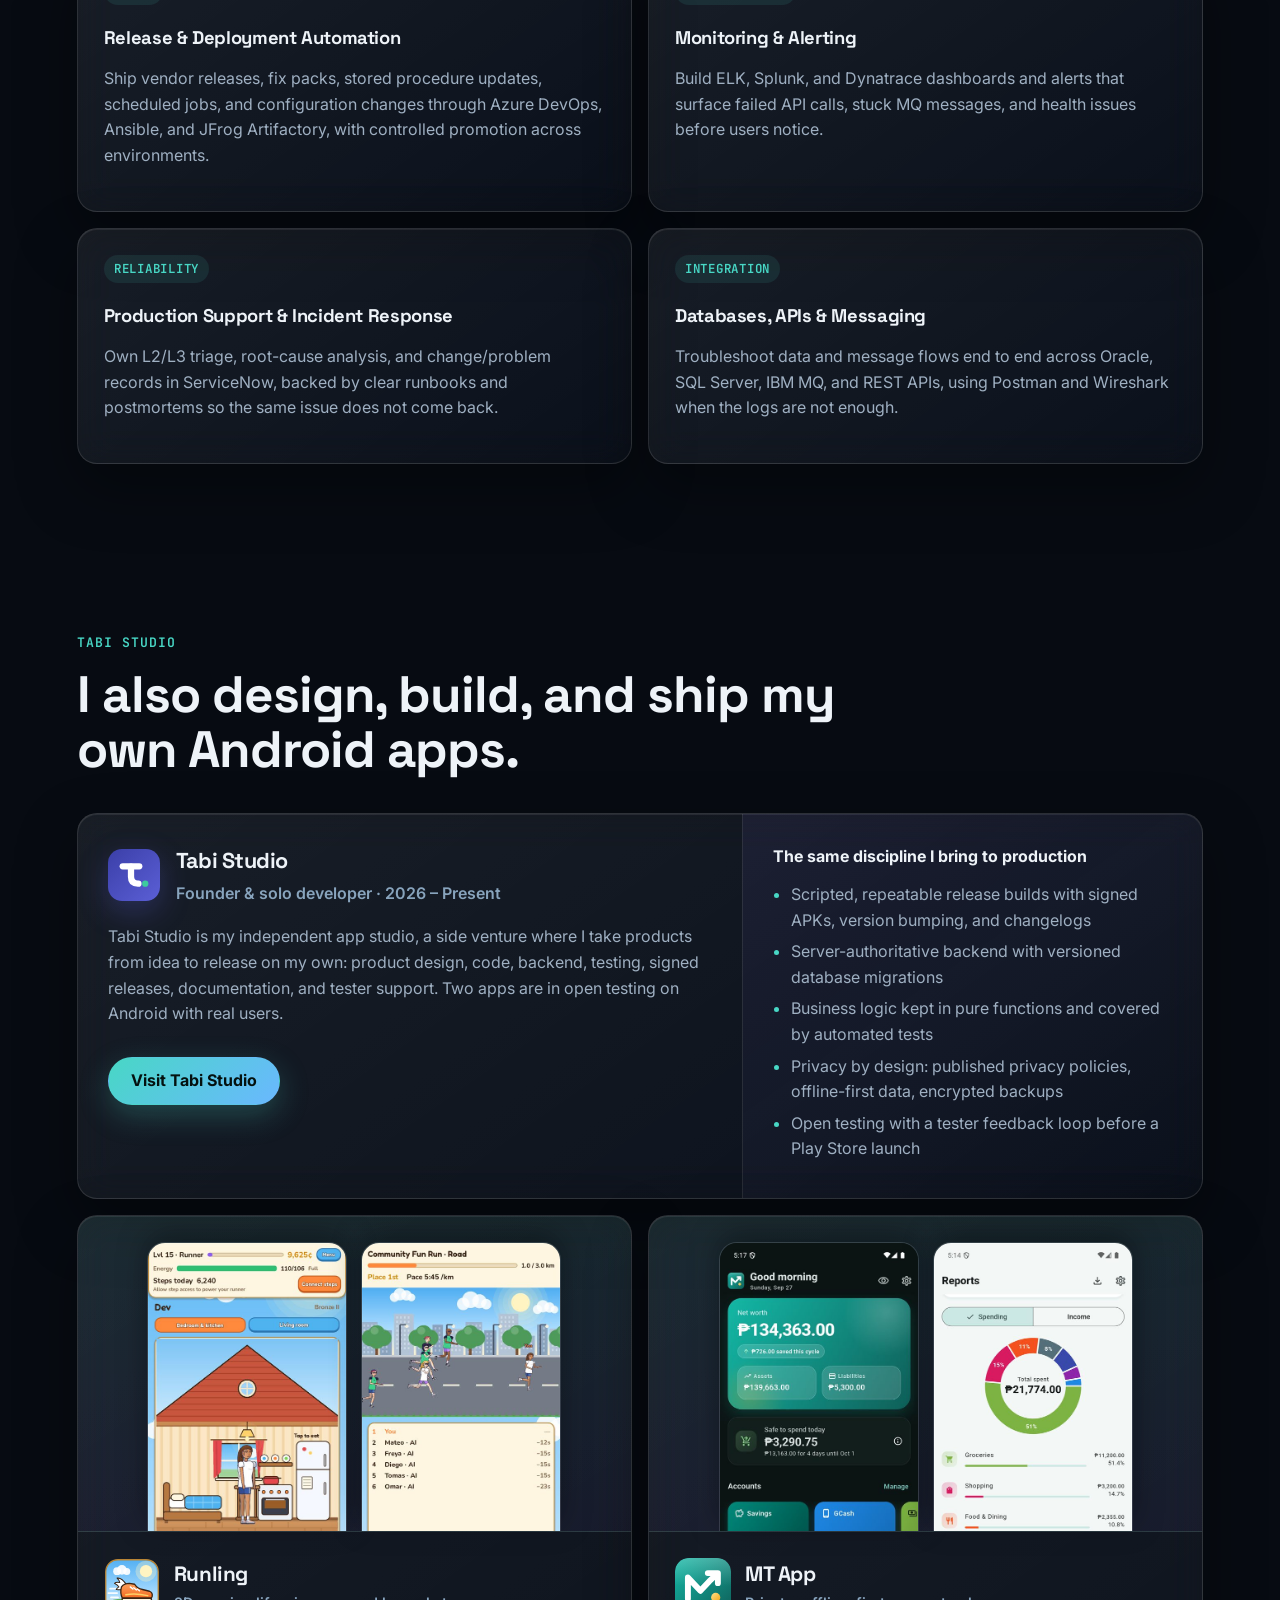
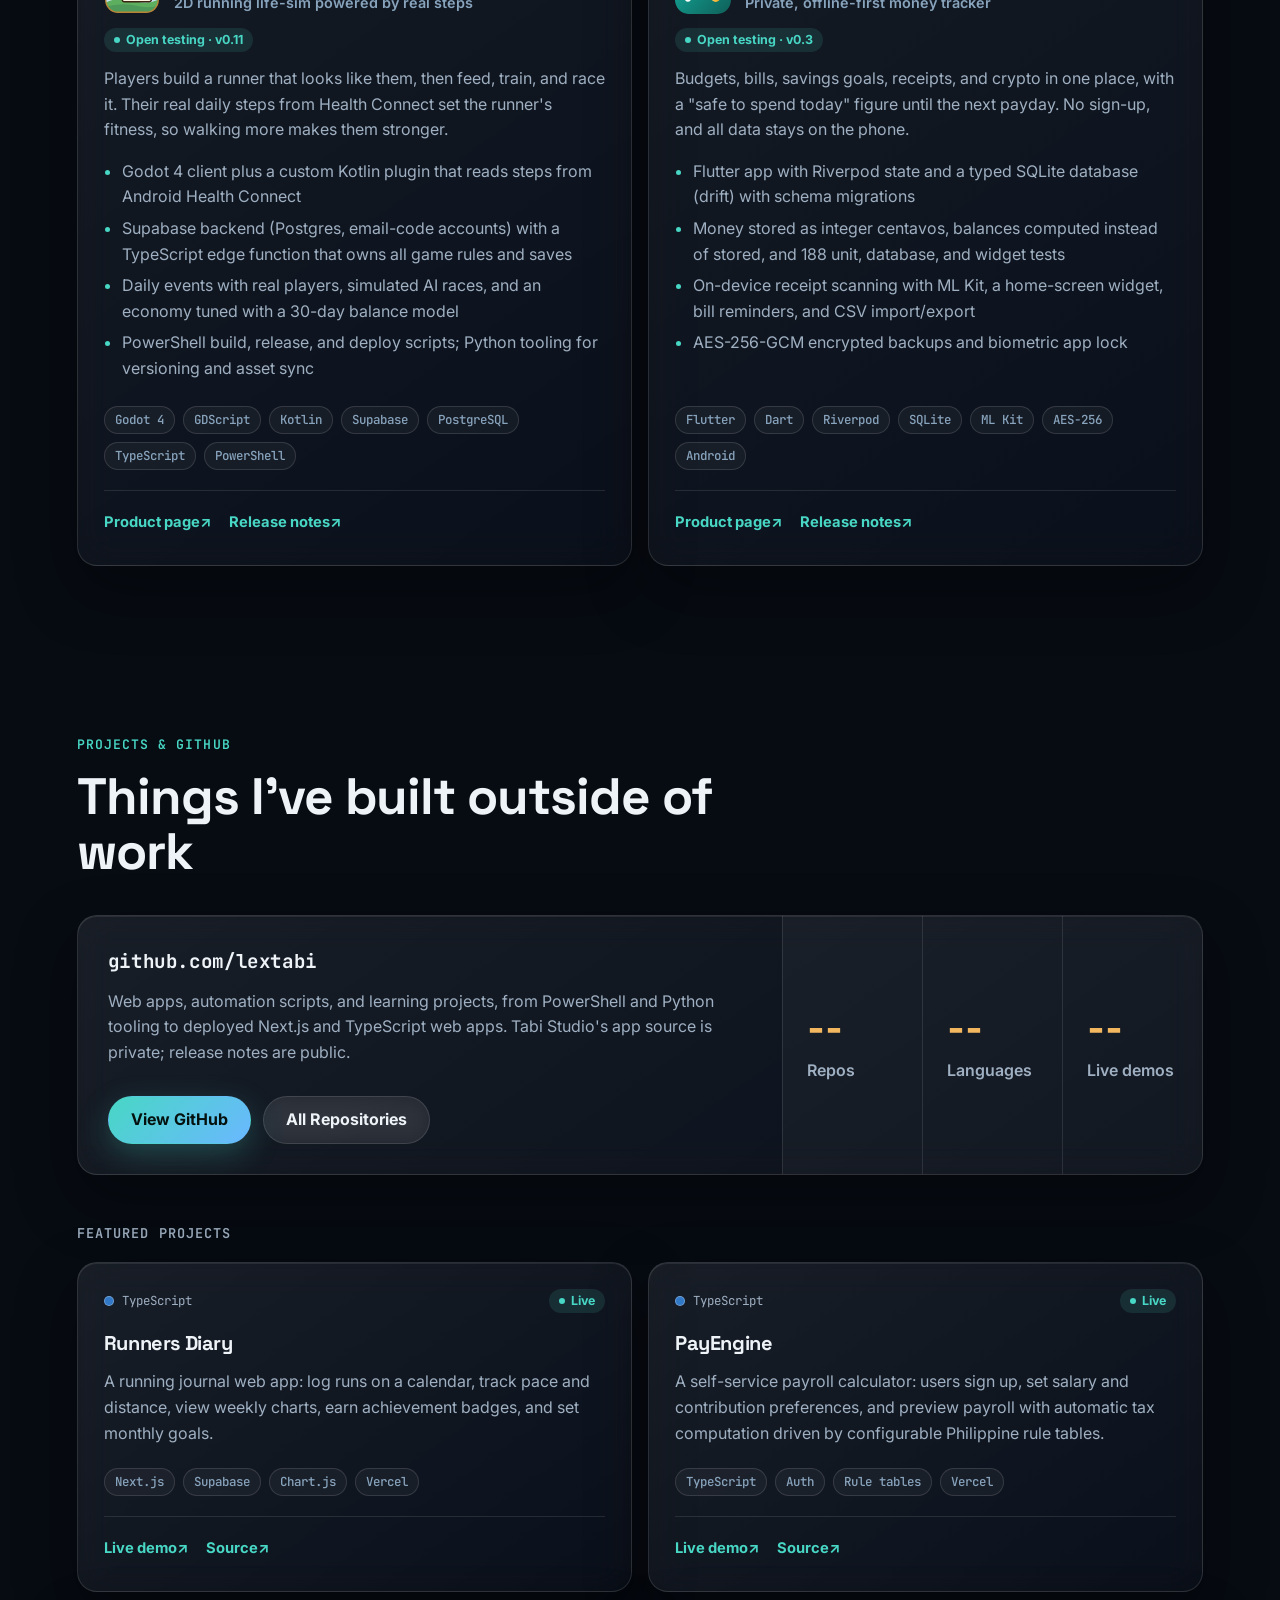
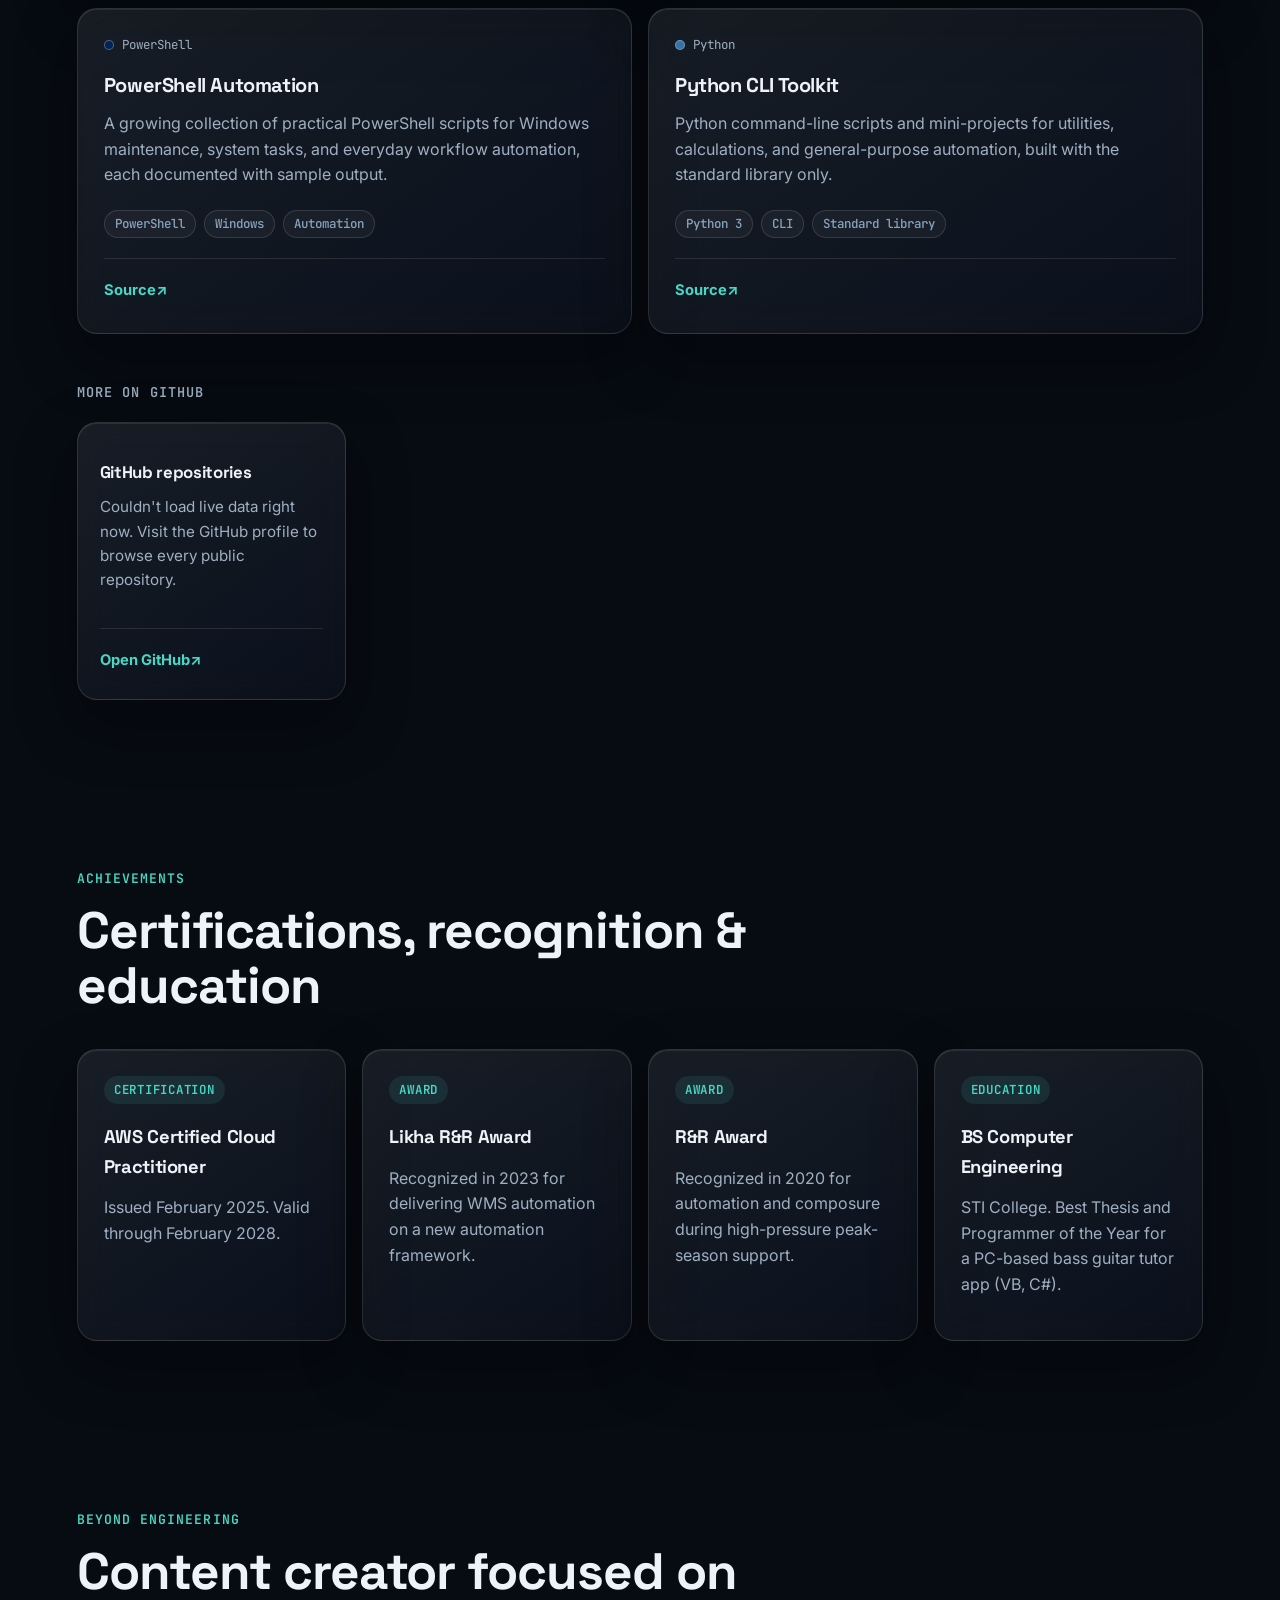
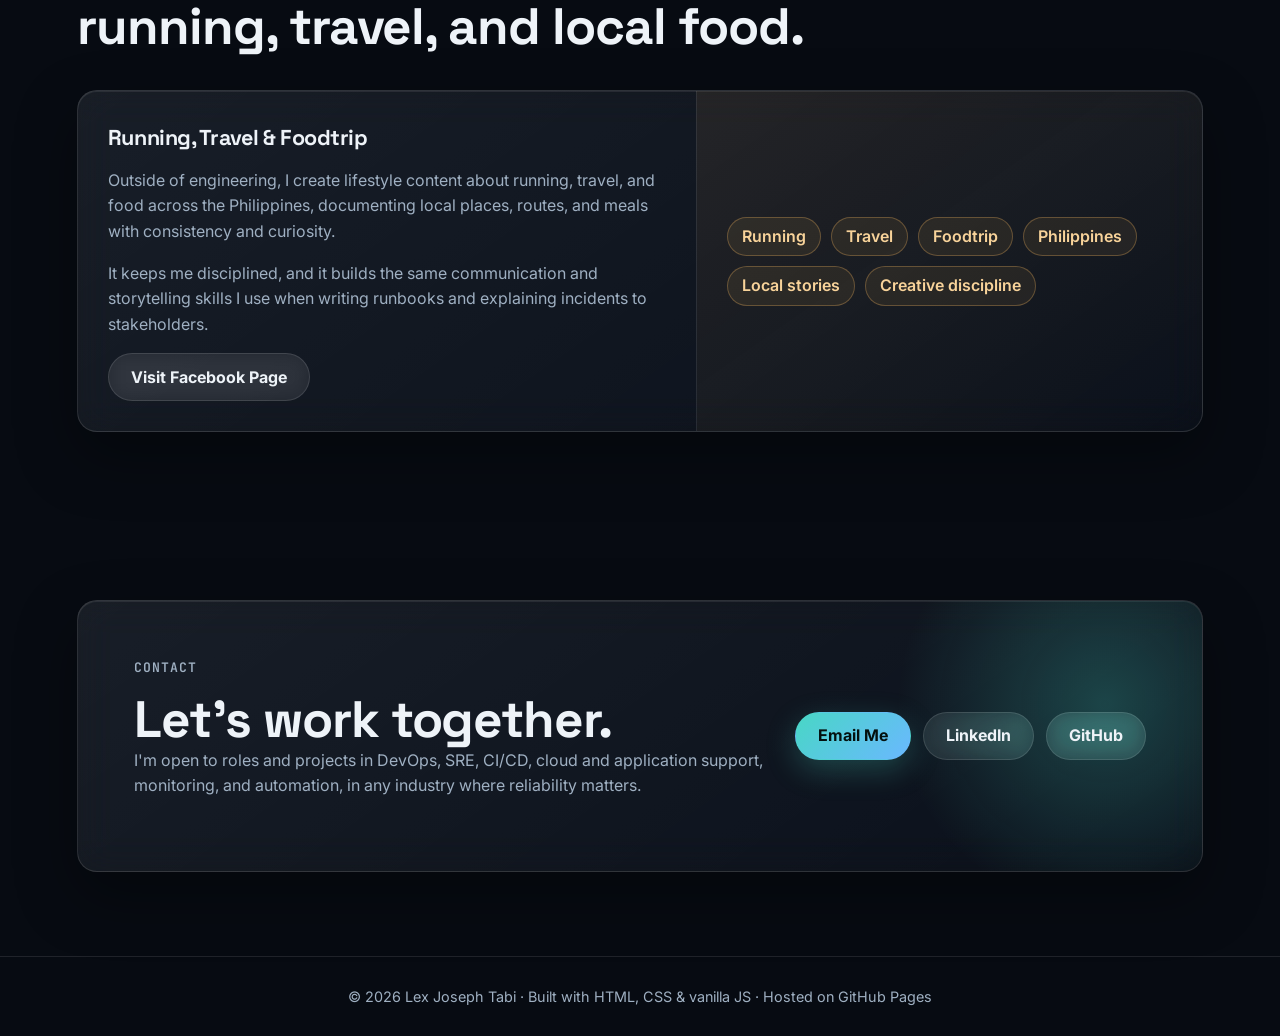
==== commit 88db1dd3: "UI redesign LJT" ====
--- a/index.html
+++ b/index.html
@@ -103,7 +103,10 @@
               </ul>
             </div>
             <aside class="profile-card glass" aria-label="Professional portrait of Lex Joseph Tabi">
-              <img src="assets/lex-profile.png" alt="Lex Joseph Tabi professional portrait" width="1402" height="1122" />
+              <picture>
+                <source srcset="assets/lex-profile.webp" type="image/webp" />
+                <img src="assets/lex-profile.png" alt="Lex Joseph Tabi professional portrait" width="1402" height="1122" fetchpriority="high" />
+              </picture>
               <div class="profile-meta">
                 <strong>Lex Joseph Tabi</strong>
                 <span>Senior DevOps Engineer</span>
@@ -404,8 +407,8 @@
                 <li>Godot 4</li><li>GDScript</li><li>Kotlin</li><li>Supabase</li><li>PostgreSQL</li><li>TypeScript</li><li>PowerShell</li>
               </ul>
               <div class="card-links">
-                <a href="https://lextabi.github.io/tabistudio/runling/" target="_blank" rel="noreferrer">Product page ↗</a>
-                <a href="https://github.com/lextabi/Runling_release" target="_blank" rel="noreferrer">Release notes ↗</a>
+                <a href="https://lextabi.github.io/tabistudio/runling/" target="_blank" rel="noreferrer">Product page<span class="sr-only"> (opens in new tab)</span><span aria-hidden="true"> ↗</span></a>
+                <a href="https://github.com/lextabi/Runling_release" target="_blank" rel="noreferrer">Release notes<span class="sr-only"> (opens in new tab)</span><span aria-hidden="true"> ↗</span></a>
               </div>
             </div>
           </article>
@@ -438,8 +441,8 @@
                 <li>Flutter</li><li>Dart</li><li>Riverpod</li><li>SQLite</li><li>ML Kit</li><li>AES-256</li><li>Android</li>
               </ul>
               <div class="card-links">
-                <a href="https://lextabi.github.io/tabistudio/mt-app/" target="_blank" rel="noreferrer">Product page ↗</a>
-                <a href="https://github.com/lextabi/mt_app_release" target="_blank" rel="noreferrer">Release notes ↗</a>
+                <a href="https://lextabi.github.io/tabistudio/mt-app/" target="_blank" rel="noreferrer">Product page<span class="sr-only"> (opens in new tab)</span><span aria-hidden="true"> ↗</span></a>
+                <a href="https://github.com/lextabi/mt_app_release" target="_blank" rel="noreferrer">Release notes<span class="sr-only"> (opens in new tab)</span><span aria-hidden="true"> ↗</span></a>
               </div>
             </div>
           </article>
@@ -496,8 +499,8 @@
               <li>Next.js</li><li>Supabase</li><li>Chart.js</li><li>Vercel</li>
             </ul>
             <div class="card-links">
-              <a href="https://lextabi-runnersdiary.vercel.app" target="_blank" rel="noreferrer">Live demo ↗</a>
-              <a href="https://github.com/lextabi/Runners_Diary" target="_blank" rel="noreferrer">Source ↗</a>
+              <a href="https://lextabi-runnersdiary.vercel.app" target="_blank" rel="noreferrer">Live demo<span class="sr-only"> (opens in new tab)</span><span aria-hidden="true"> ↗</span></a>
+              <a href="https://github.com/lextabi/Runners_Diary" target="_blank" rel="noreferrer">Source<span class="sr-only"> (opens in new tab)</span><span aria-hidden="true"> ↗</span></a>
             </div>
           </article>
           <article class="featured-card glass reveal">
@@ -514,8 +517,8 @@
               <li>TypeScript</li><li>Auth</li><li>Rule tables</li><li>Vercel</li>
             </ul>
             <div class="card-links">
-              <a href="https://payengine-eight.vercel.app" target="_blank" rel="noreferrer">Live demo ↗</a>
-              <a href="https://github.com/lextabi/PayEngine" target="_blank" rel="noreferrer">Source ↗</a>
+              <a href="https://payengine-eight.vercel.app" target="_blank" rel="noreferrer">Live demo<span class="sr-only"> (opens in new tab)</span><span aria-hidden="true"> ↗</span></a>
+              <a href="https://github.com/lextabi/PayEngine" target="_blank" rel="noreferrer">Source<span class="sr-only"> (opens in new tab)</span><span aria-hidden="true"> ↗</span></a>
             </div>
           </article>
           <article class="featured-card glass reveal">
@@ -531,7 +534,7 @@
               <li>PowerShell</li><li>Windows</li><li>Automation</li>
             </ul>
             <div class="card-links">
-              <a href="https://github.com/lextabi/prj_powshl" target="_blank" rel="noreferrer">Source ↗</a>
+              <a href="https://github.com/lextabi/prj_powshl" target="_blank" rel="noreferrer">Source<span class="sr-only"> (opens in new tab)</span><span aria-hidden="true"> ↗</span></a>
             </div>
           </article>
           <article class="featured-card glass reveal">
@@ -547,7 +550,7 @@
               <li>Python 3</li><li>CLI</li><li>Standard library</li>
             </ul>
             <div class="card-links">
-              <a href="https://github.com/lextabi/prj_python" target="_blank" rel="noreferrer">Source ↗</a>
+              <a href="https://github.com/lextabi/prj_python" target="_blank" rel="noreferrer">Source<span class="sr-only"> (opens in new tab)</span><span aria-hidden="true"> ↗</span></a>
             </div>
           </article>
         </div>
--- a/styles.css
+++ b/styles.css
@@ -53,6 +53,16 @@
   outline-offset: 3px;
 }
 
+/* Text for screen readers only (e.g. "opens in new tab"). */
+.sr-only {
+  position: absolute;
+  width: 1px;
+  height: 1px;
+  overflow: hidden;
+  clip: rect(0 0 0 0);
+  white-space: nowrap;
+}
+
 .skip-link {
   position: absolute;
   top: -60px;
@@ -86,7 +96,6 @@
   border-radius: 50%;
   filter: blur(90px);
   opacity: 0.22;
-  animation: drift 26s ease-in-out infinite alternate;
 }
 
 .blob-teal {
@@ -99,7 +108,6 @@
   top: 30vh;
   right: -16vmax;
   background: var(--violet);
-  animation-delay: -8s;
 }
 
 .blob-amber {
@@ -107,7 +115,6 @@
   left: 20vw;
   background: var(--amber);
   opacity: 0.12;
-  animation-delay: -16s;
 }
 
 .grid-overlay {
@@ -118,12 +125,6 @@
     linear-gradient(90deg, rgba(255, 255, 255, 0.035) 1px, transparent 1px);
   background-size: 56px 56px;
   mask-image: radial-gradient(ellipse at 50% 0%, #000 0%, transparent 70%);
-}
-
-@keyframes drift {
-  to {
-    transform: translate(6vmax, 4vmax) scale(1.1);
-  }
 }
 
 /* ---------- Glass surface ---------- */
@@ -265,6 +266,7 @@
 
 .hero-media {
   background-image: url("assets/hero-operations.png");
+  background-image: image-set(url("assets/hero-operations.webp") type("image/webp"), url("assets/hero-operations.png") type("image/png"));
   background-position: center right;
   background-size: cover;
   opacity: 0.55;
@@ -446,19 +448,12 @@
   font-size: 0.75rem;
   font-weight: 600;
   line-height: 1.3;
-  animation: float 5s ease-in-out infinite;
 }
 
 .floating-badge strong {
   color: var(--amber);
   font-family: var(--font-display);
   font-size: 1.1rem;
-}
-
-@keyframes float {
-  50% {
-    transform: translateY(-8px);
-  }
 }
 
 /* ---------- Buttons ---------- */
@@ -572,7 +567,7 @@
   padding: 3px 10px;
   color: var(--steel);
   font-family: var(--font-mono);
-  font-size: 0.74rem;
+  font-size: 0.78rem;
 }
 
 .tag {
@@ -583,7 +578,7 @@
   background: rgba(72, 215, 197, 0.1);
   color: var(--teal);
   font-family: var(--font-mono);
-  font-size: 0.72rem;
+  font-size: 0.78rem;
   font-weight: 600;
   letter-spacing: 0.06em;
   text-transform: uppercase;
@@ -645,14 +640,18 @@
   transition: transform 220ms ease, border-color 220ms ease, box-shadow 220ms ease;
 }
 
-.card:hover,
-.project-card:hover,
-.featured-card:hover,
-.repo-card:hover,
-.achievement-list article:hover {
-  border-color: rgba(72, 215, 197, 0.4);
-  box-shadow: var(--shadow), 0 0 0 1px rgba(72, 215, 197, 0.15), 0 20px 50px rgba(72, 215, 197, 0.08);
-  transform: translateY(-4px);
+/* Lift cards only on devices with a real pointer, so taps on phones don't leave cards stuck "hovered". */
+@media (hover: hover) {
+  .card:hover,
+  .project-card:hover,
+  .featured-card:hover,
+  .repo-card:hover,
+  .achievement-list article:hover,
+  .app-card:hover {
+    border-color: rgba(72, 215, 197, 0.4);
+    box-shadow: var(--shadow), 0 0 0 1px rgba(72, 215, 197, 0.15), 0 20px 50px rgba(72, 215, 197, 0.08);
+    transform: translateY(-4px);
+  }
 }
 
 .icon {
@@ -752,6 +751,7 @@
 }
 
 .bullets {
+  max-width: 72ch;
   margin: 0 0 18px;
   padding-left: 18px;
   color: var(--muted);
@@ -843,12 +843,6 @@
   flex-direction: column;
   overflow: hidden;
   transition: transform 220ms ease, border-color 220ms ease, box-shadow 220ms ease;
-}
-
-.app-card:hover {
-  border-color: rgba(72, 215, 197, 0.4);
-  box-shadow: var(--shadow), 0 0 0 1px rgba(72, 215, 197, 0.15), 0 20px 50px rgba(72, 215, 197, 0.08);
-  transform: translateY(-4px);
 }
 
 /* Two phone screenshots, cropped to the top of each screen. */
@@ -1036,7 +1030,7 @@
   border-radius: 999px;
   background: rgba(72, 215, 197, 0.12);
   color: var(--teal);
-  font-size: 0.72rem;
+  font-size: 0.78rem;
   font-weight: 700;
 }
 
@@ -1060,6 +1054,9 @@
 }
 
 .card-links a {
+  display: inline-flex;
+  min-height: 32px;
+  align-items: center;
   color: var(--teal);
 }
 
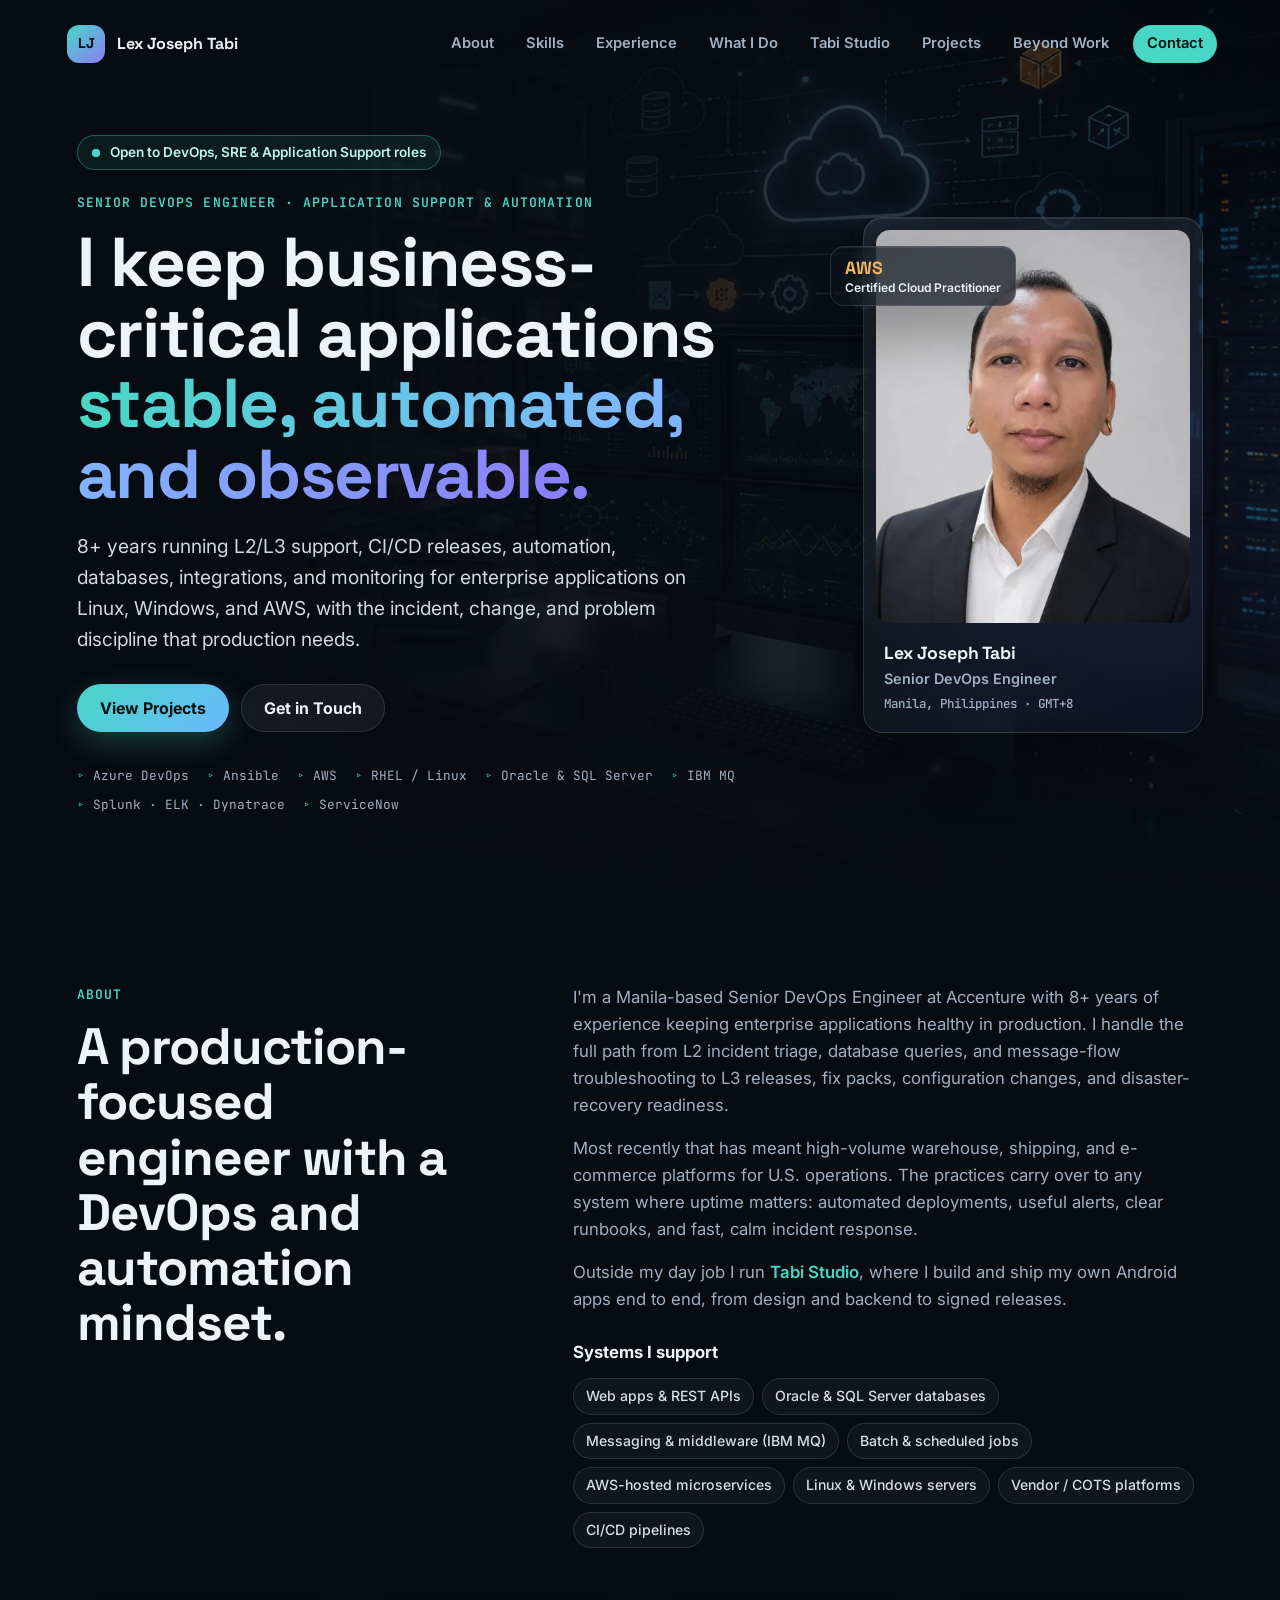
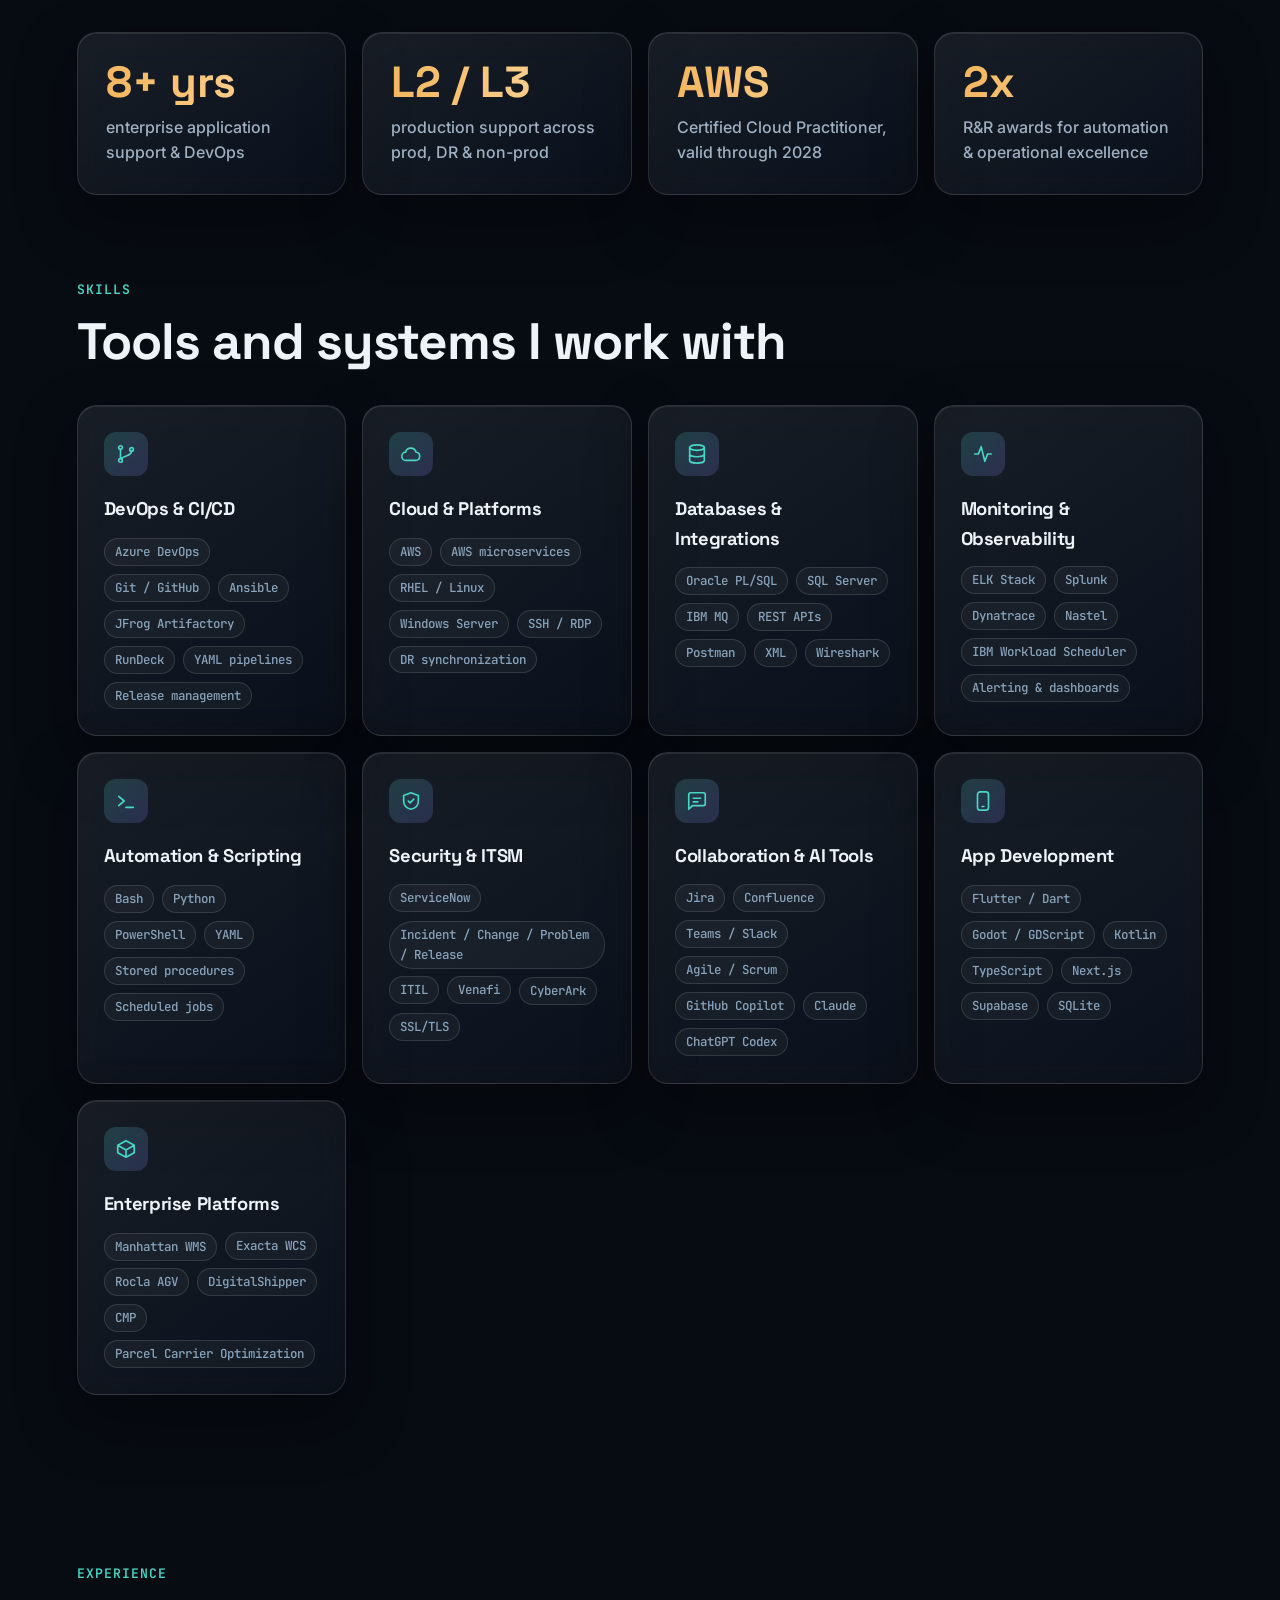
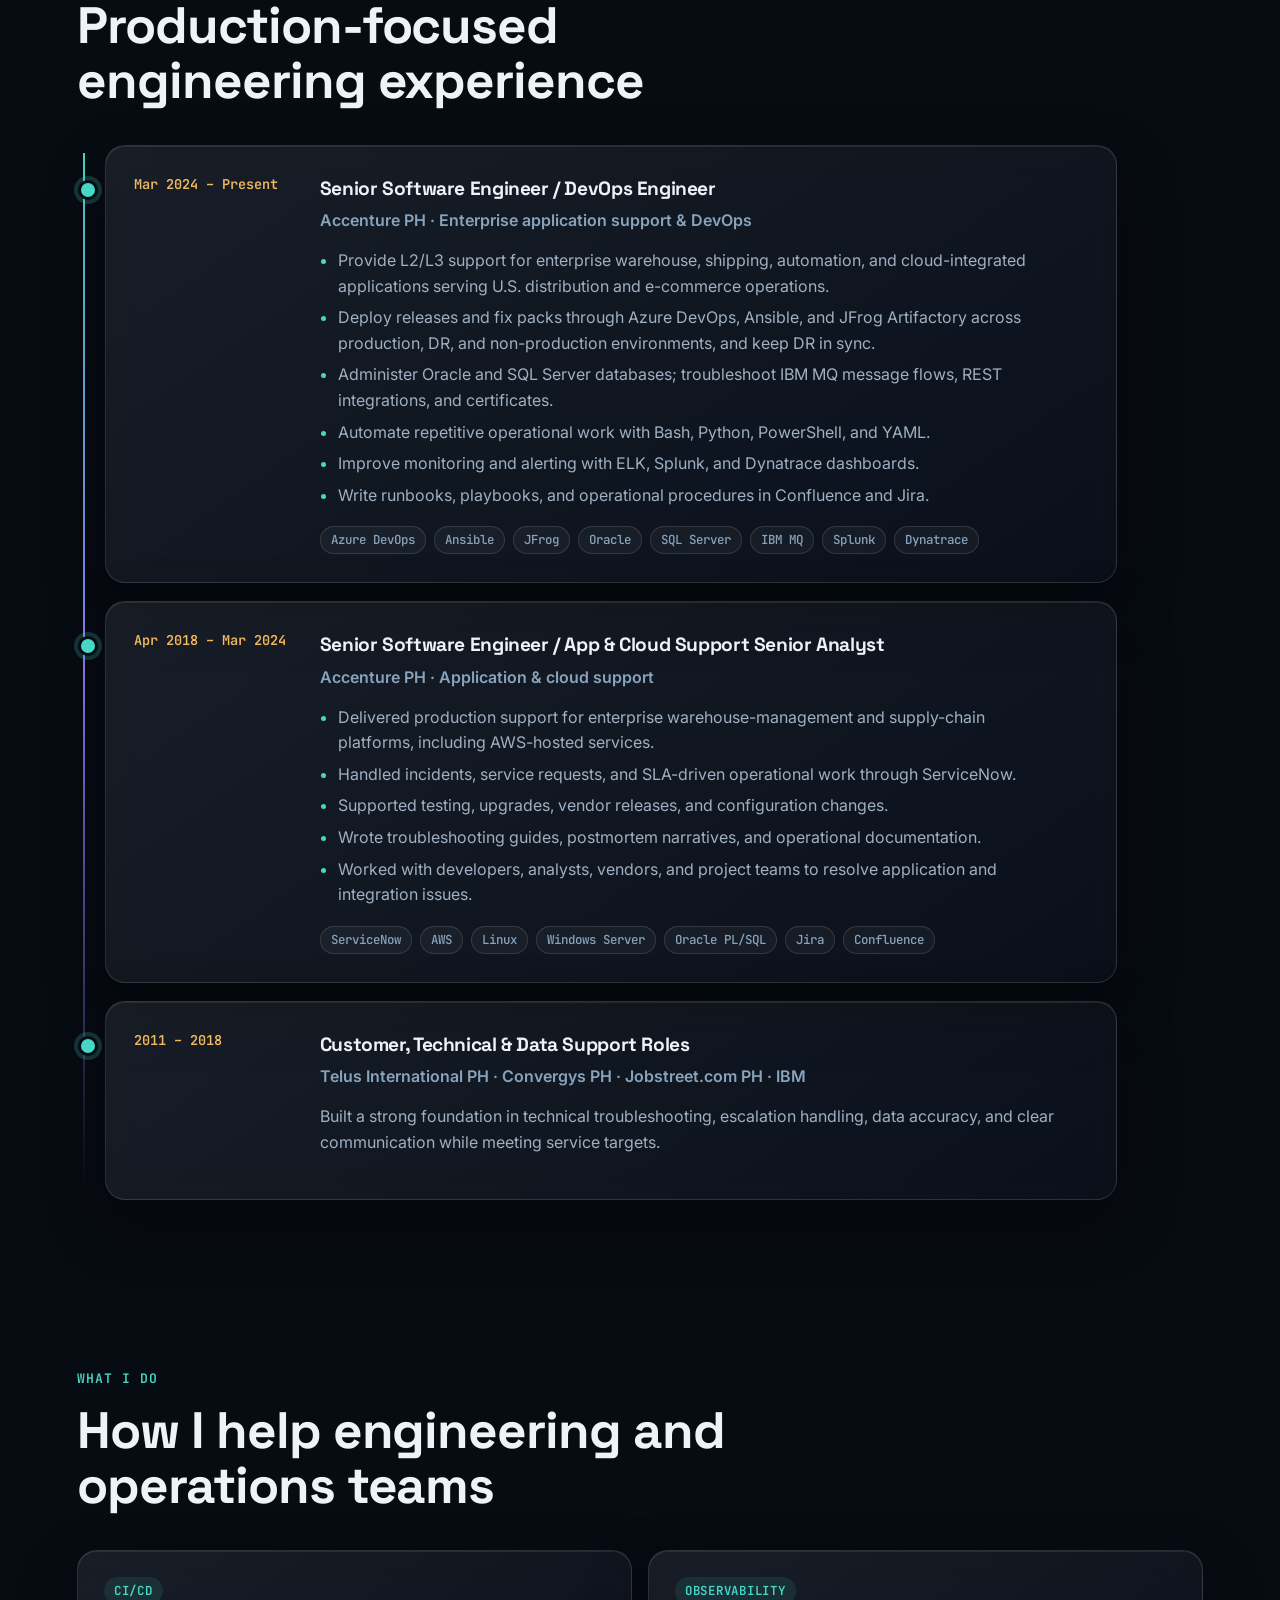
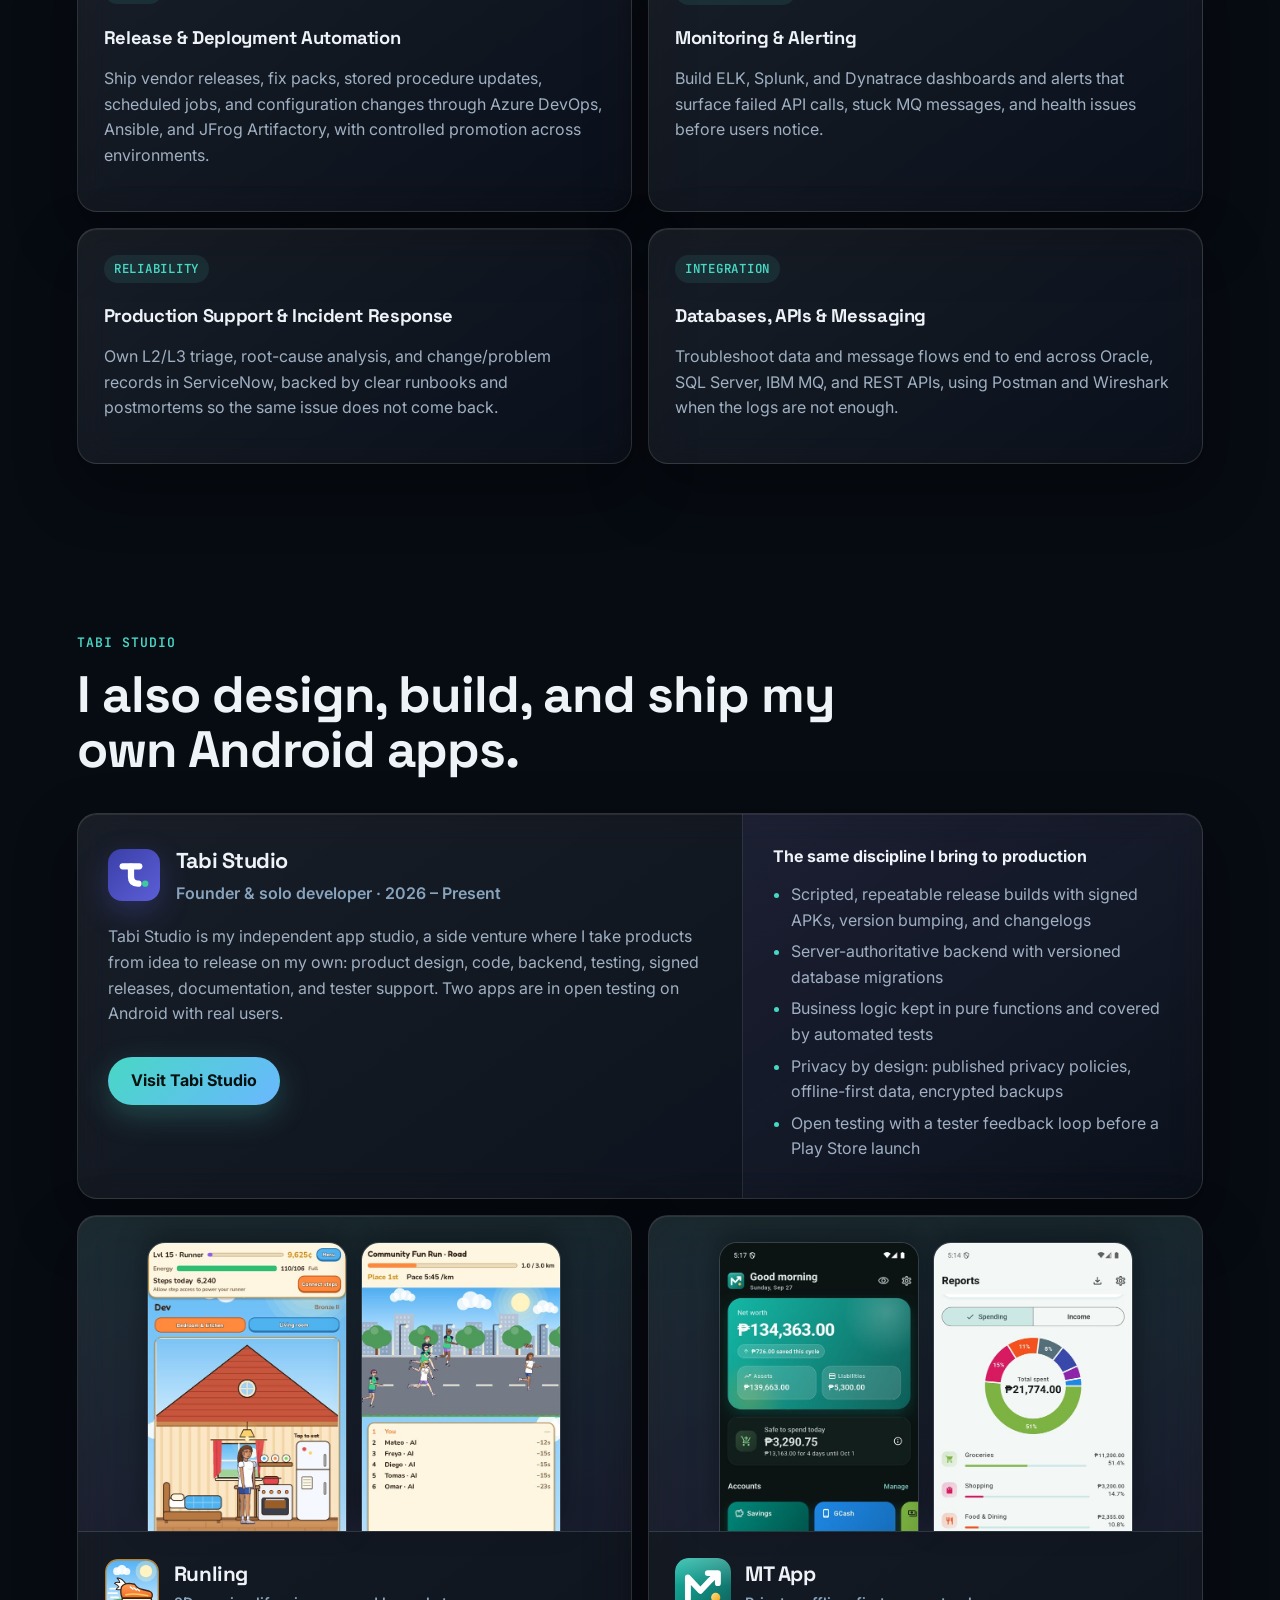
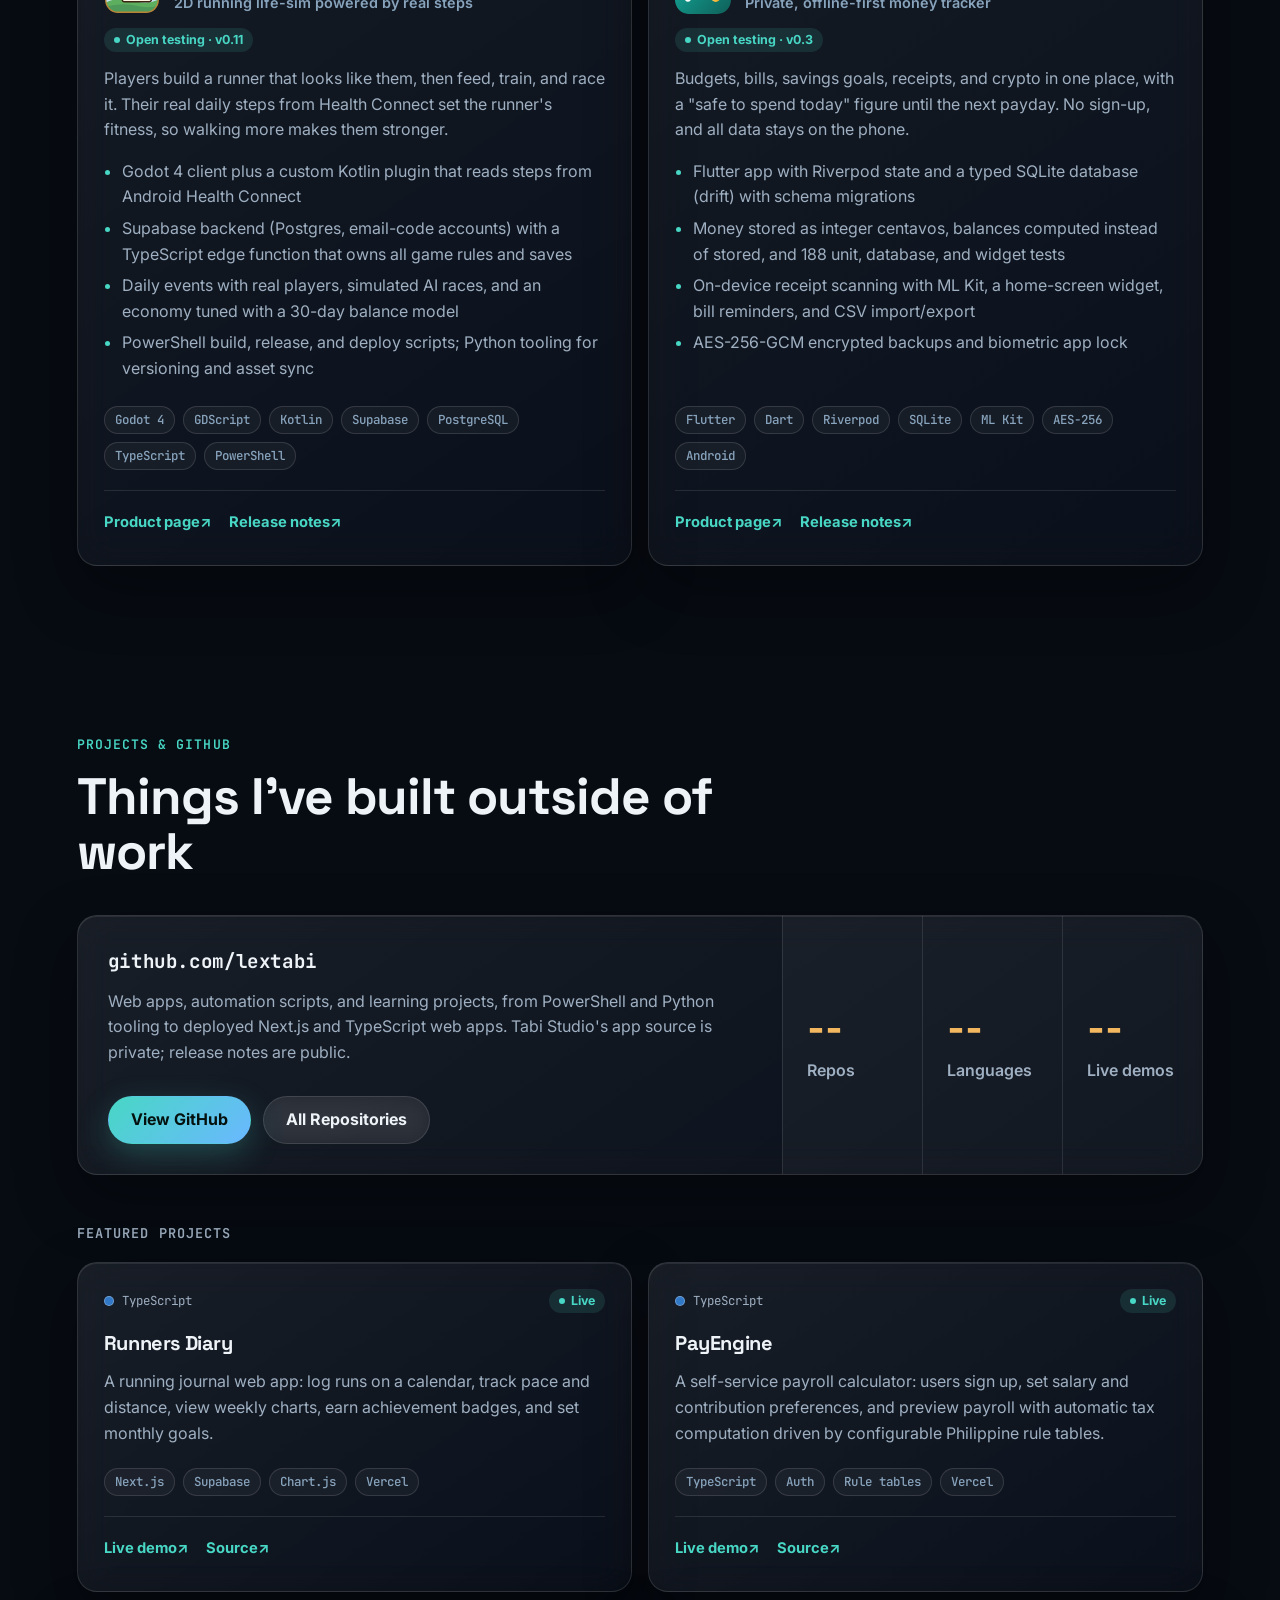
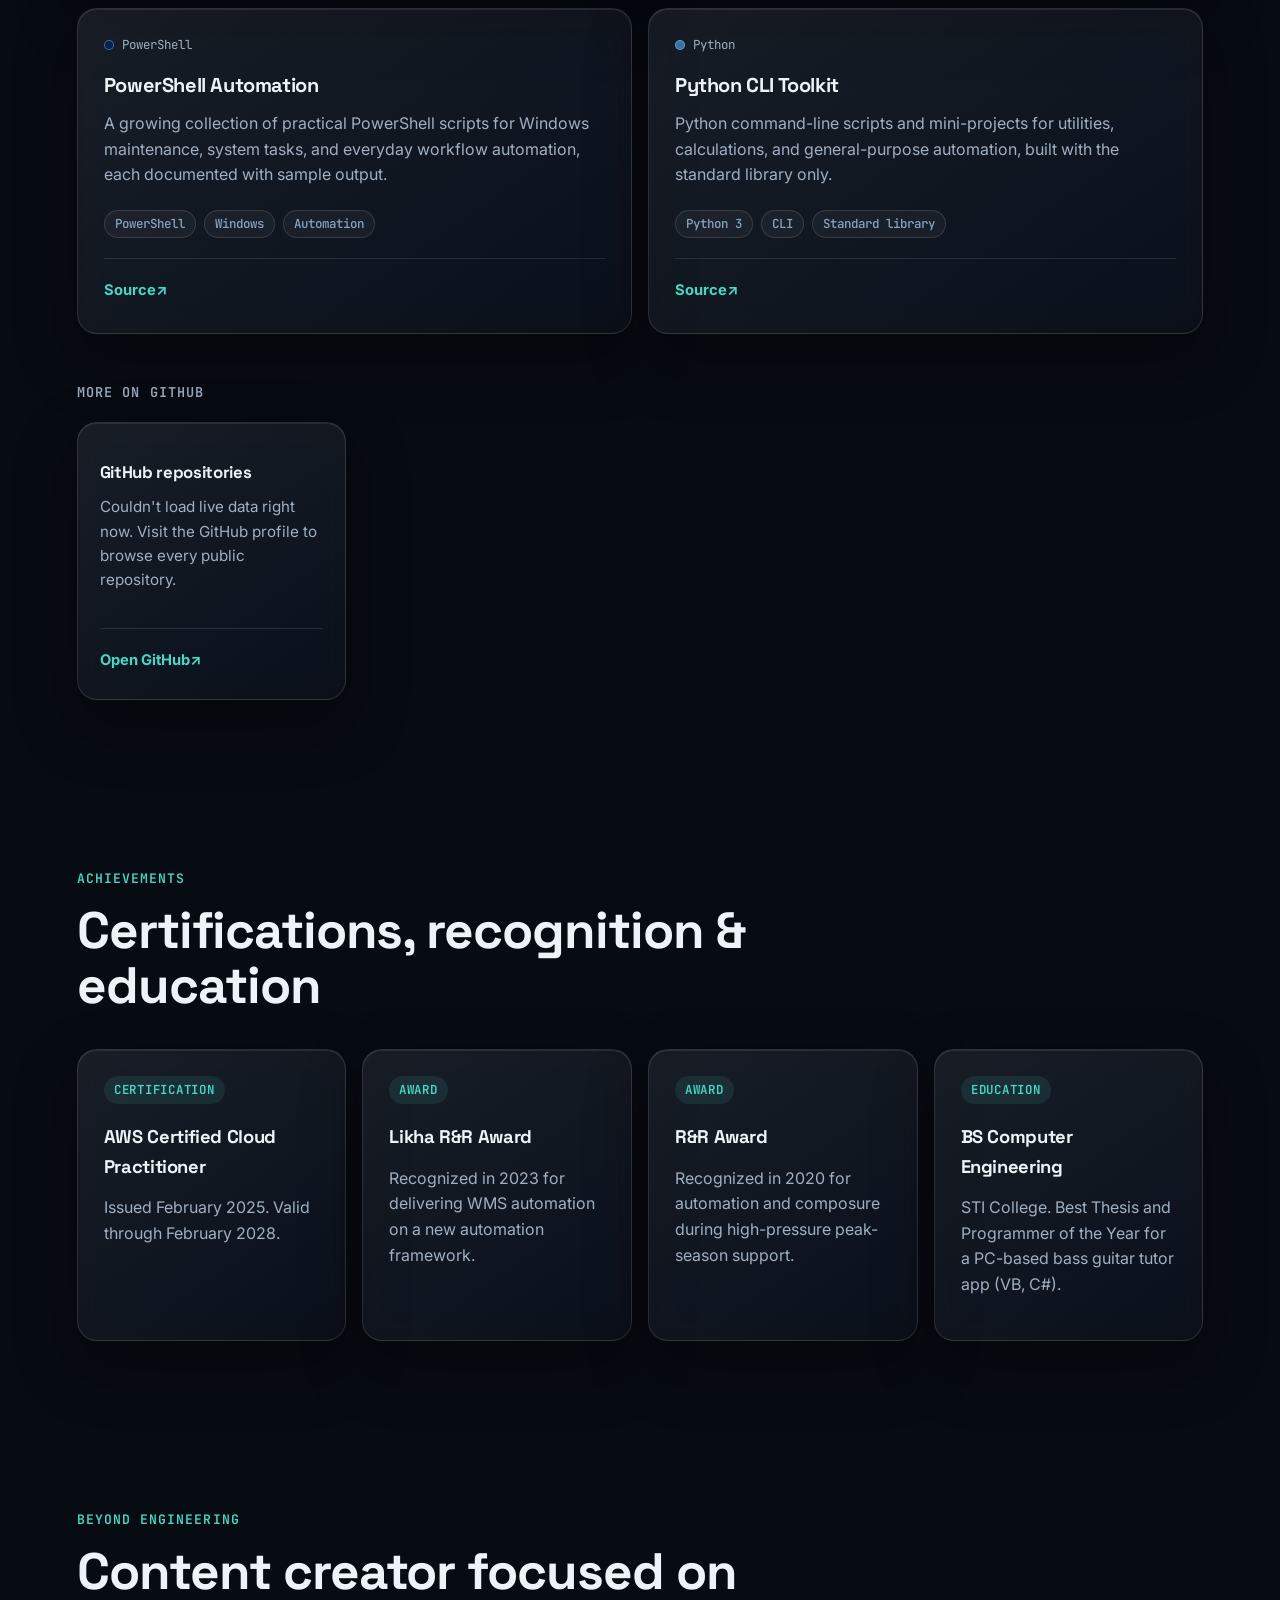
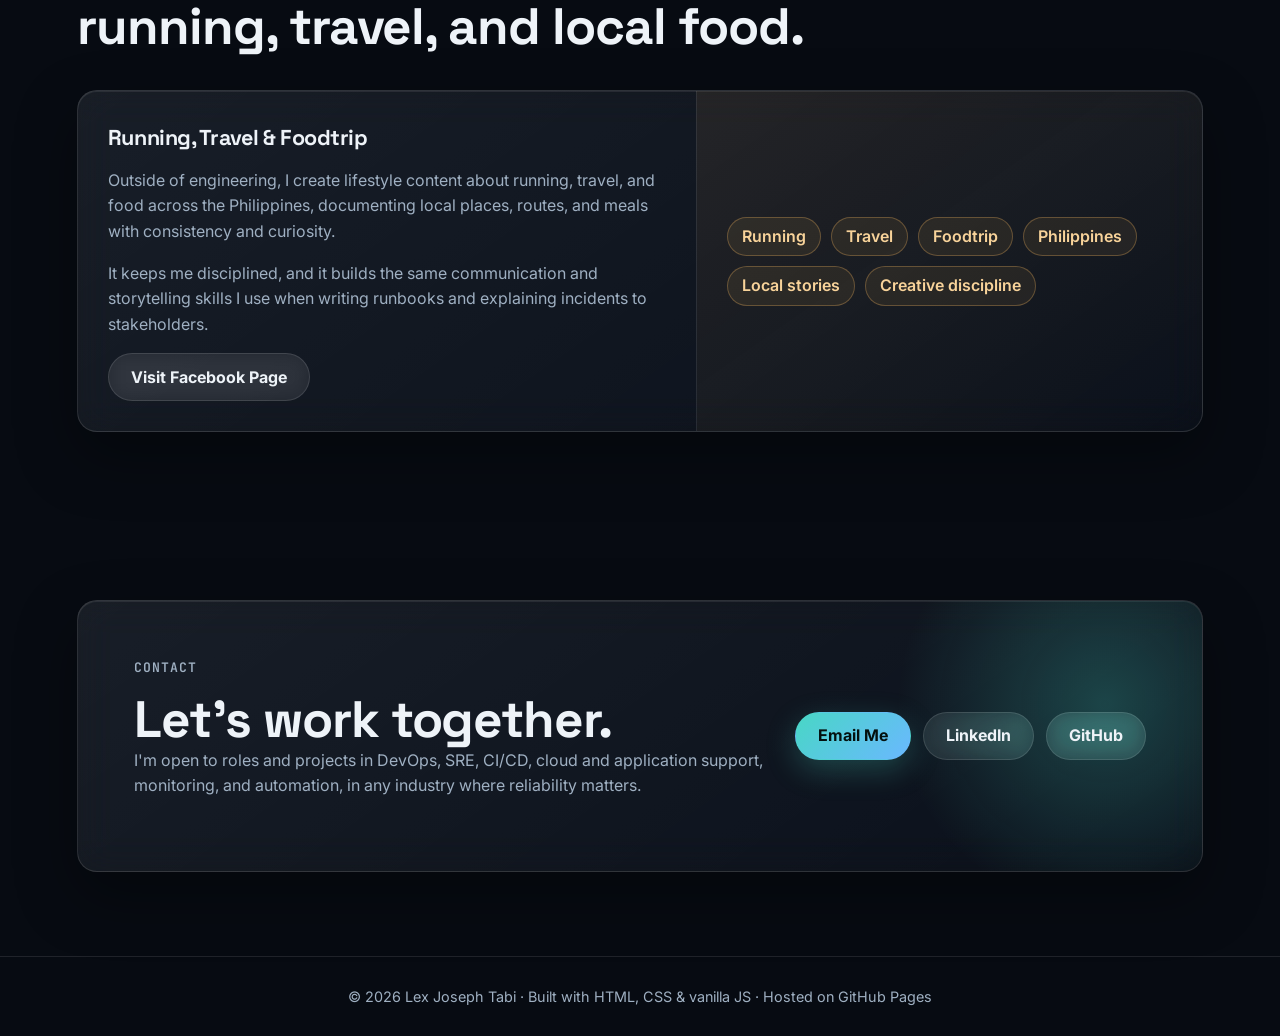
==== commit 383a444f: "Tabi Studio links point to the new Azure site LJT Co-Authored-By: Claude Opus 5.5 <noreply@anthropic" ====
--- a/index.html
+++ b/index.html
@@ -363,7 +363,7 @@
               Two apps are in open testing on Android with real users.
             </p>
             <div class="github-actions">
-              <a class="button primary" href="https://lextabi.github.io/tabistudio/" target="_blank" rel="noreferrer">Visit Tabi Studio</a>
+              <a class="button primary" href="https://proud-glacier-07ba1b700.3.azurestaticapps.net/" target="_blank" rel="noreferrer">Visit Tabi Studio</a>
             </div>
           </div>
           <div class="studio-practices">
@@ -407,7 +407,7 @@
                 <li>Godot 4</li><li>GDScript</li><li>Kotlin</li><li>Supabase</li><li>PostgreSQL</li><li>TypeScript</li><li>PowerShell</li>
               </ul>
               <div class="card-links">
-                <a href="https://lextabi.github.io/tabistudio/runling/" target="_blank" rel="noreferrer">Product page<span class="sr-only"> (opens in new tab)</span><span aria-hidden="true"> ↗</span></a>
+                <a href="https://proud-glacier-07ba1b700.3.azurestaticapps.net/runling/" target="_blank" rel="noreferrer">Product page<span class="sr-only"> (opens in new tab)</span><span aria-hidden="true"> ↗</span></a>
                 <a href="https://github.com/lextabi/Runling_release" target="_blank" rel="noreferrer">Release notes<span class="sr-only"> (opens in new tab)</span><span aria-hidden="true"> ↗</span></a>
               </div>
             </div>
@@ -441,7 +441,7 @@
                 <li>Flutter</li><li>Dart</li><li>Riverpod</li><li>SQLite</li><li>ML Kit</li><li>AES-256</li><li>Android</li>
               </ul>
               <div class="card-links">
-                <a href="https://lextabi.github.io/tabistudio/mt-app/" target="_blank" rel="noreferrer">Product page<span class="sr-only"> (opens in new tab)</span><span aria-hidden="true"> ↗</span></a>
+                <a href="https://proud-glacier-07ba1b700.3.azurestaticapps.net/mt-app/" target="_blank" rel="noreferrer">Product page<span class="sr-only"> (opens in new tab)</span><span aria-hidden="true"> ↗</span></a>
                 <a href="https://github.com/lextabi/mt_app_release" target="_blank" rel="noreferrer">Release notes<span class="sr-only"> (opens in new tab)</span><span aria-hidden="true"> ↗</span></a>
               </div>
             </div>
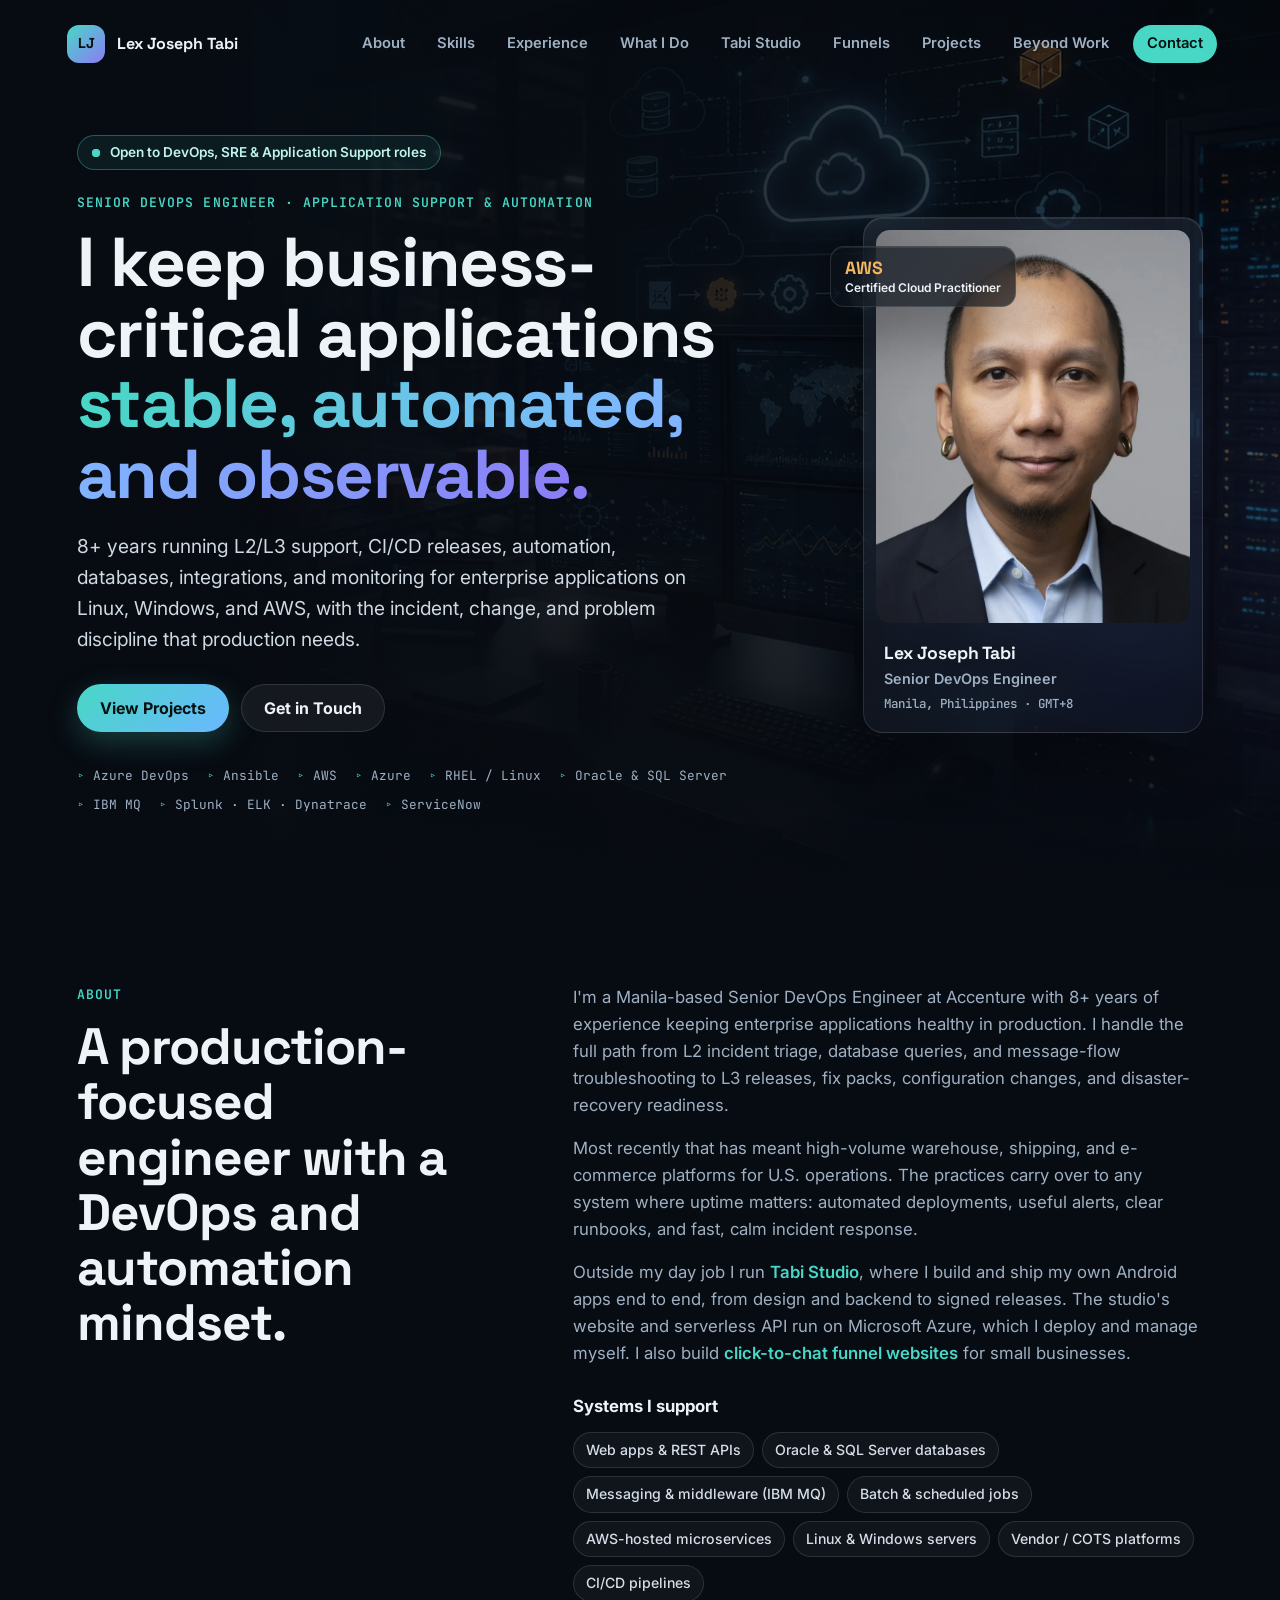
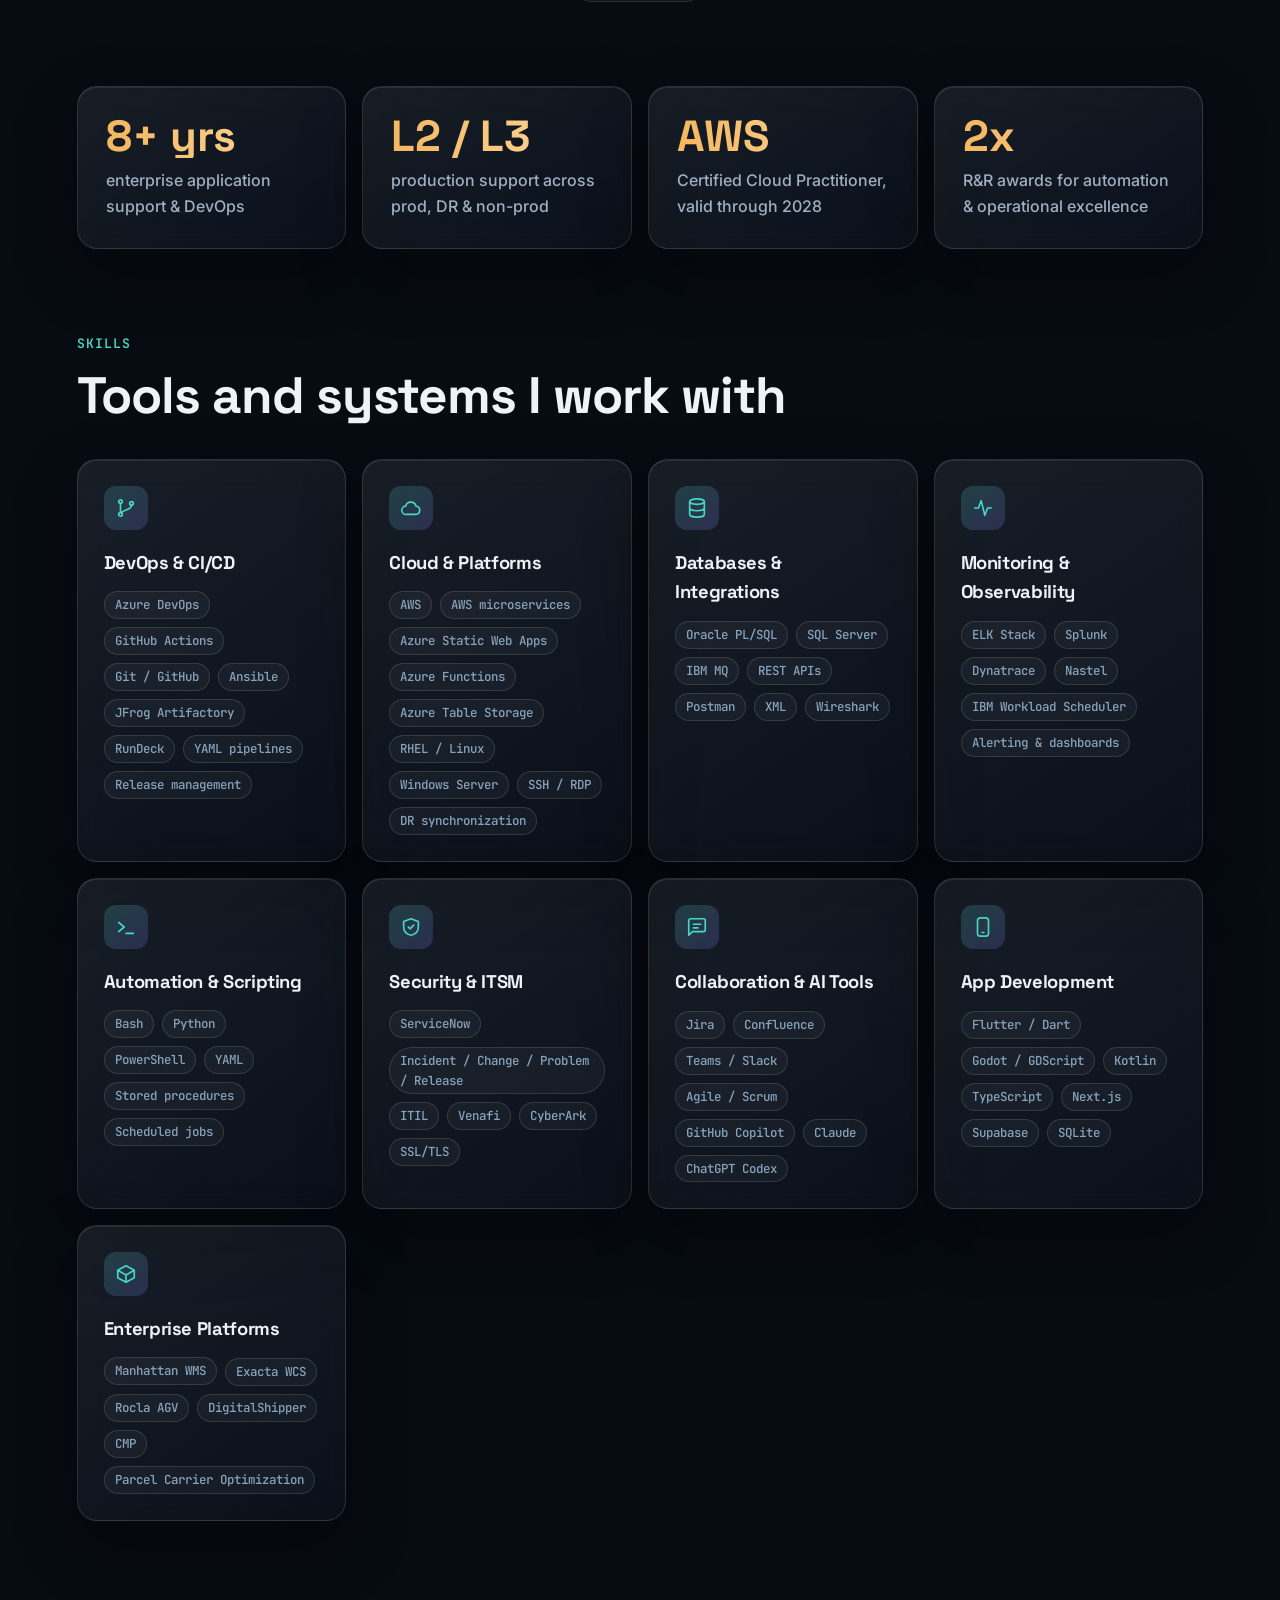
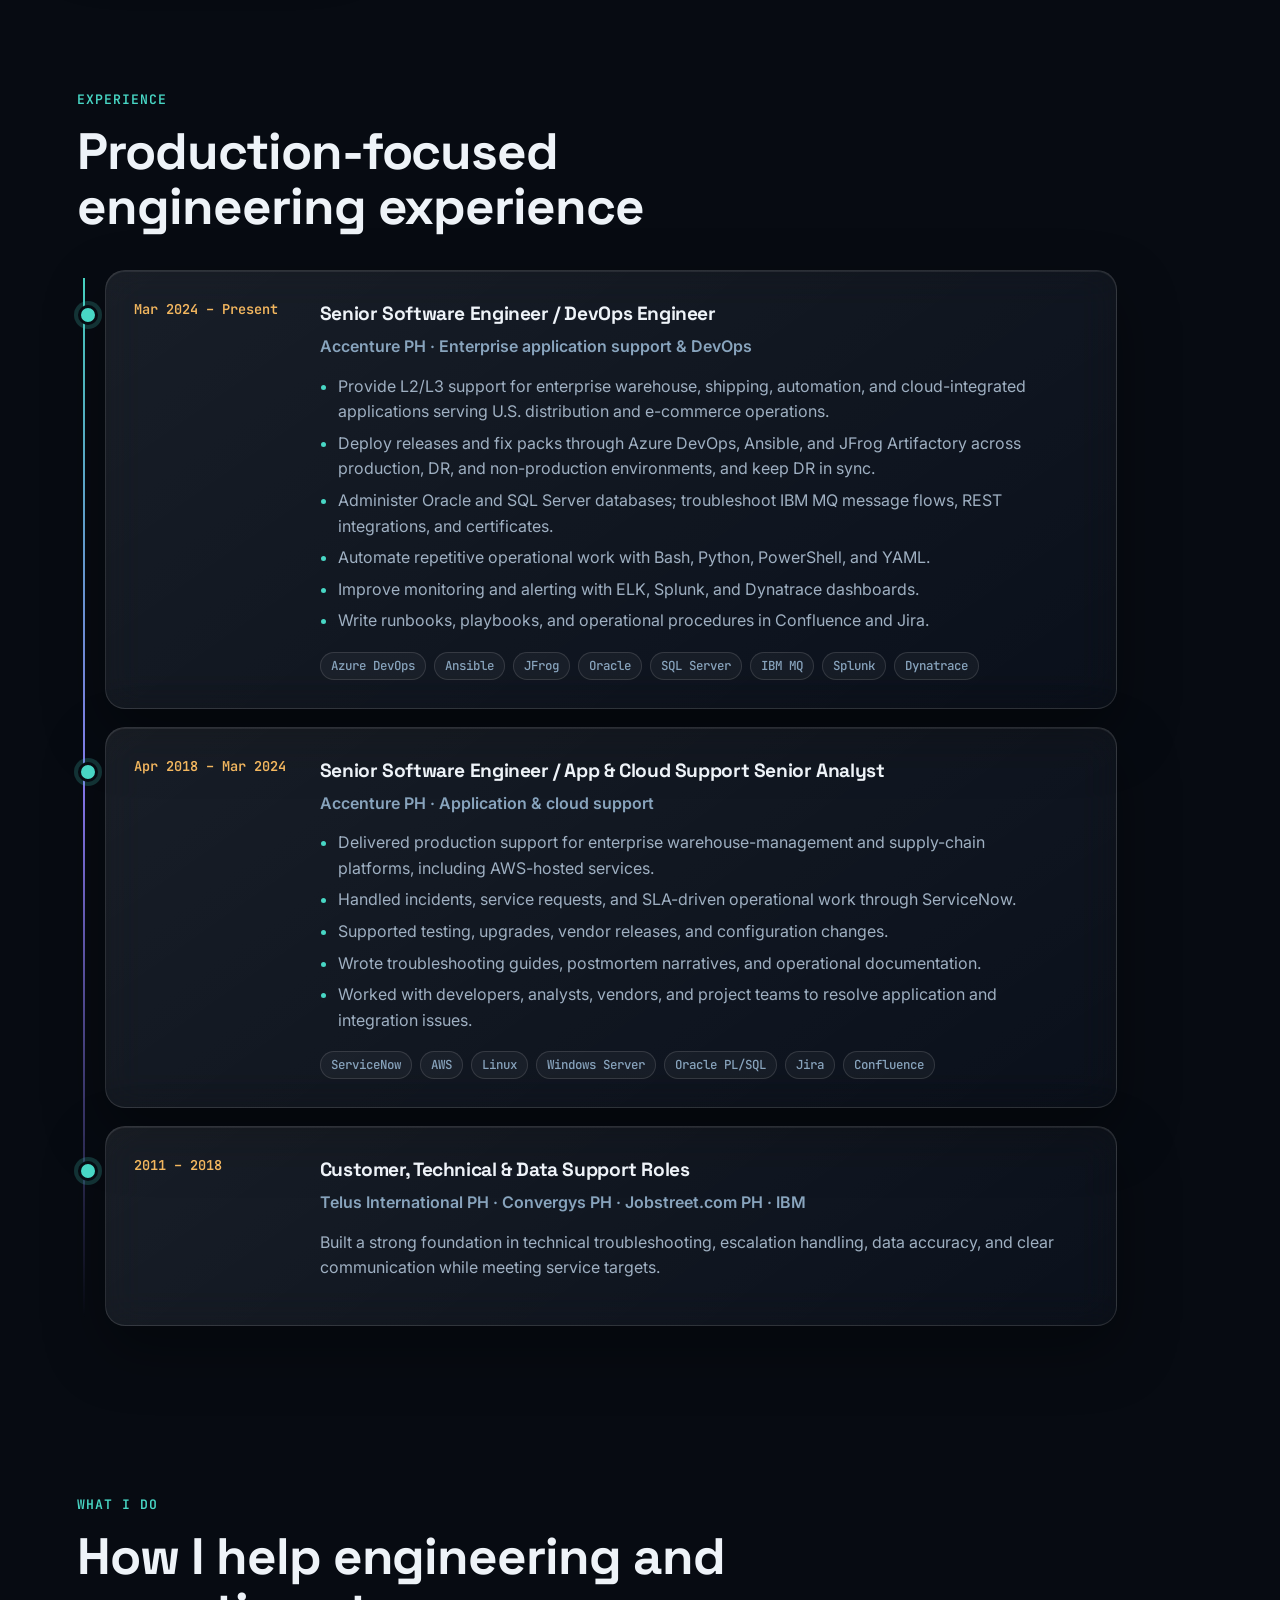
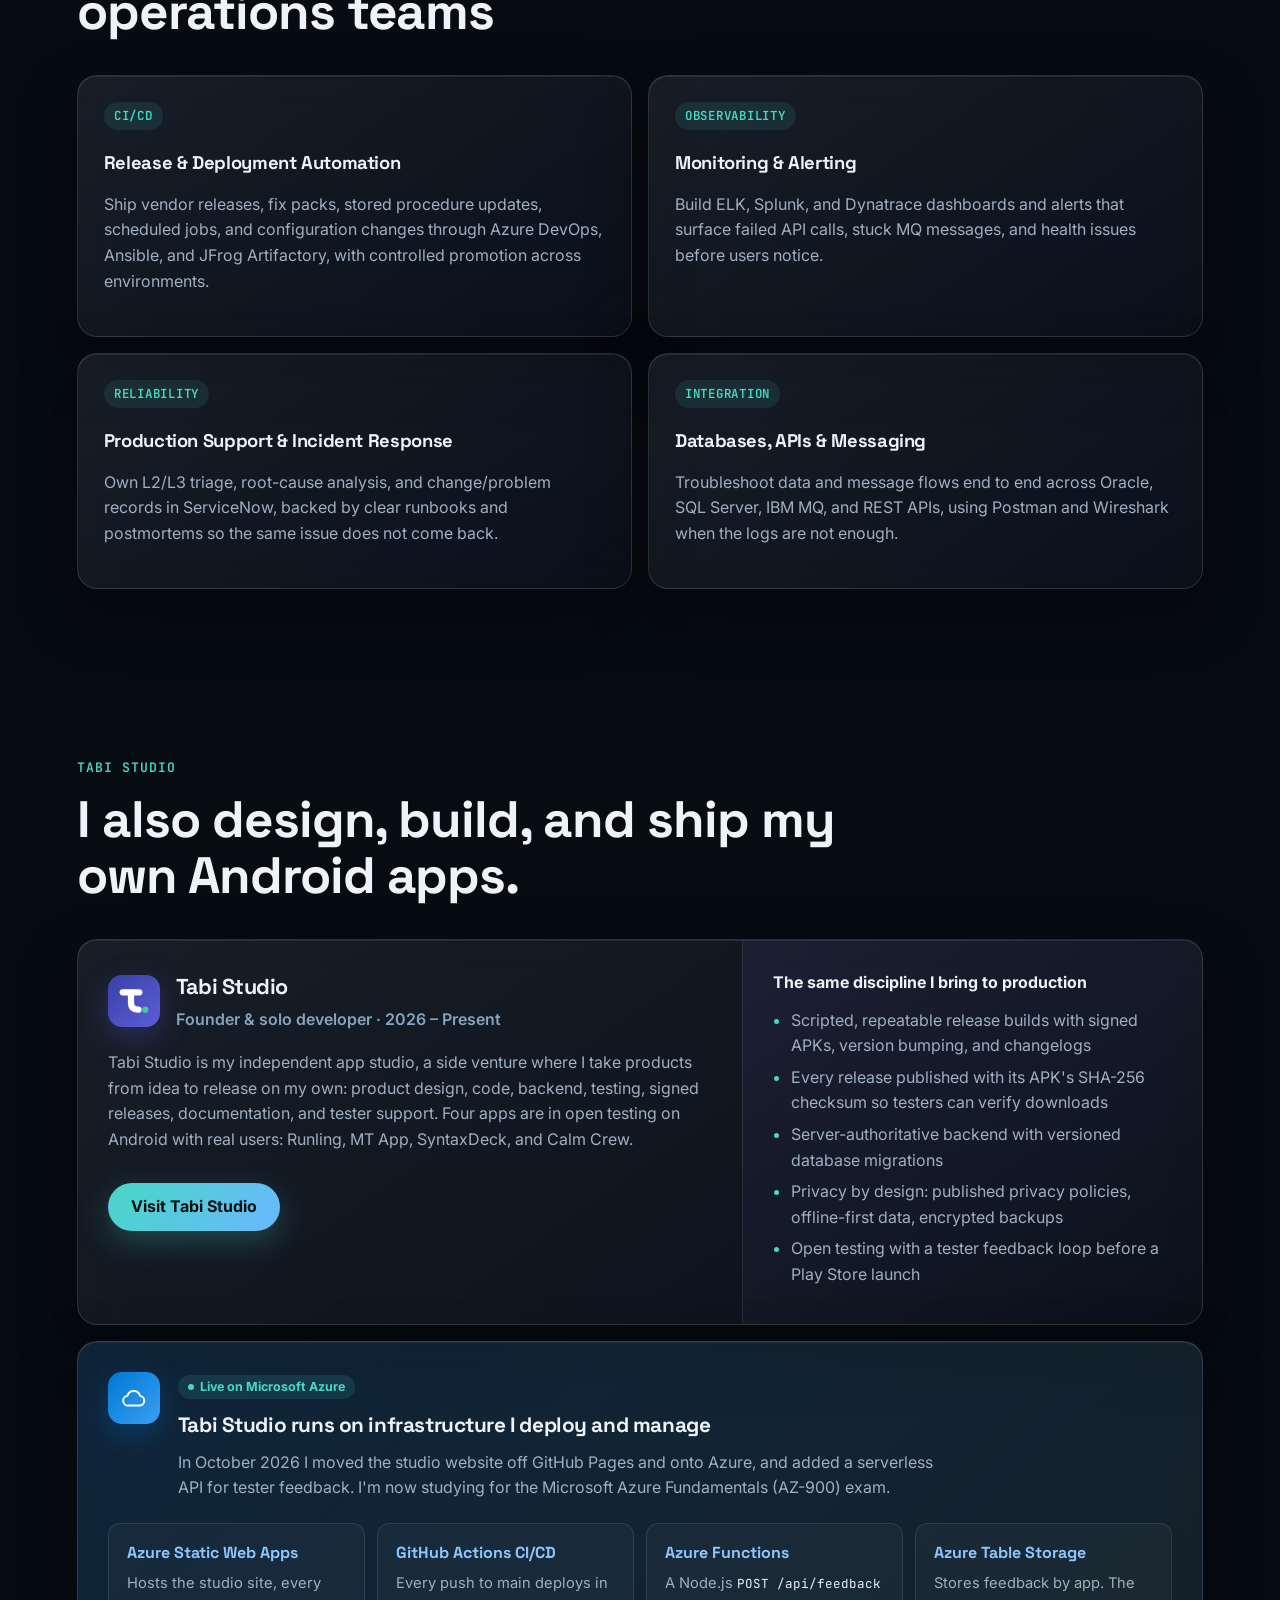
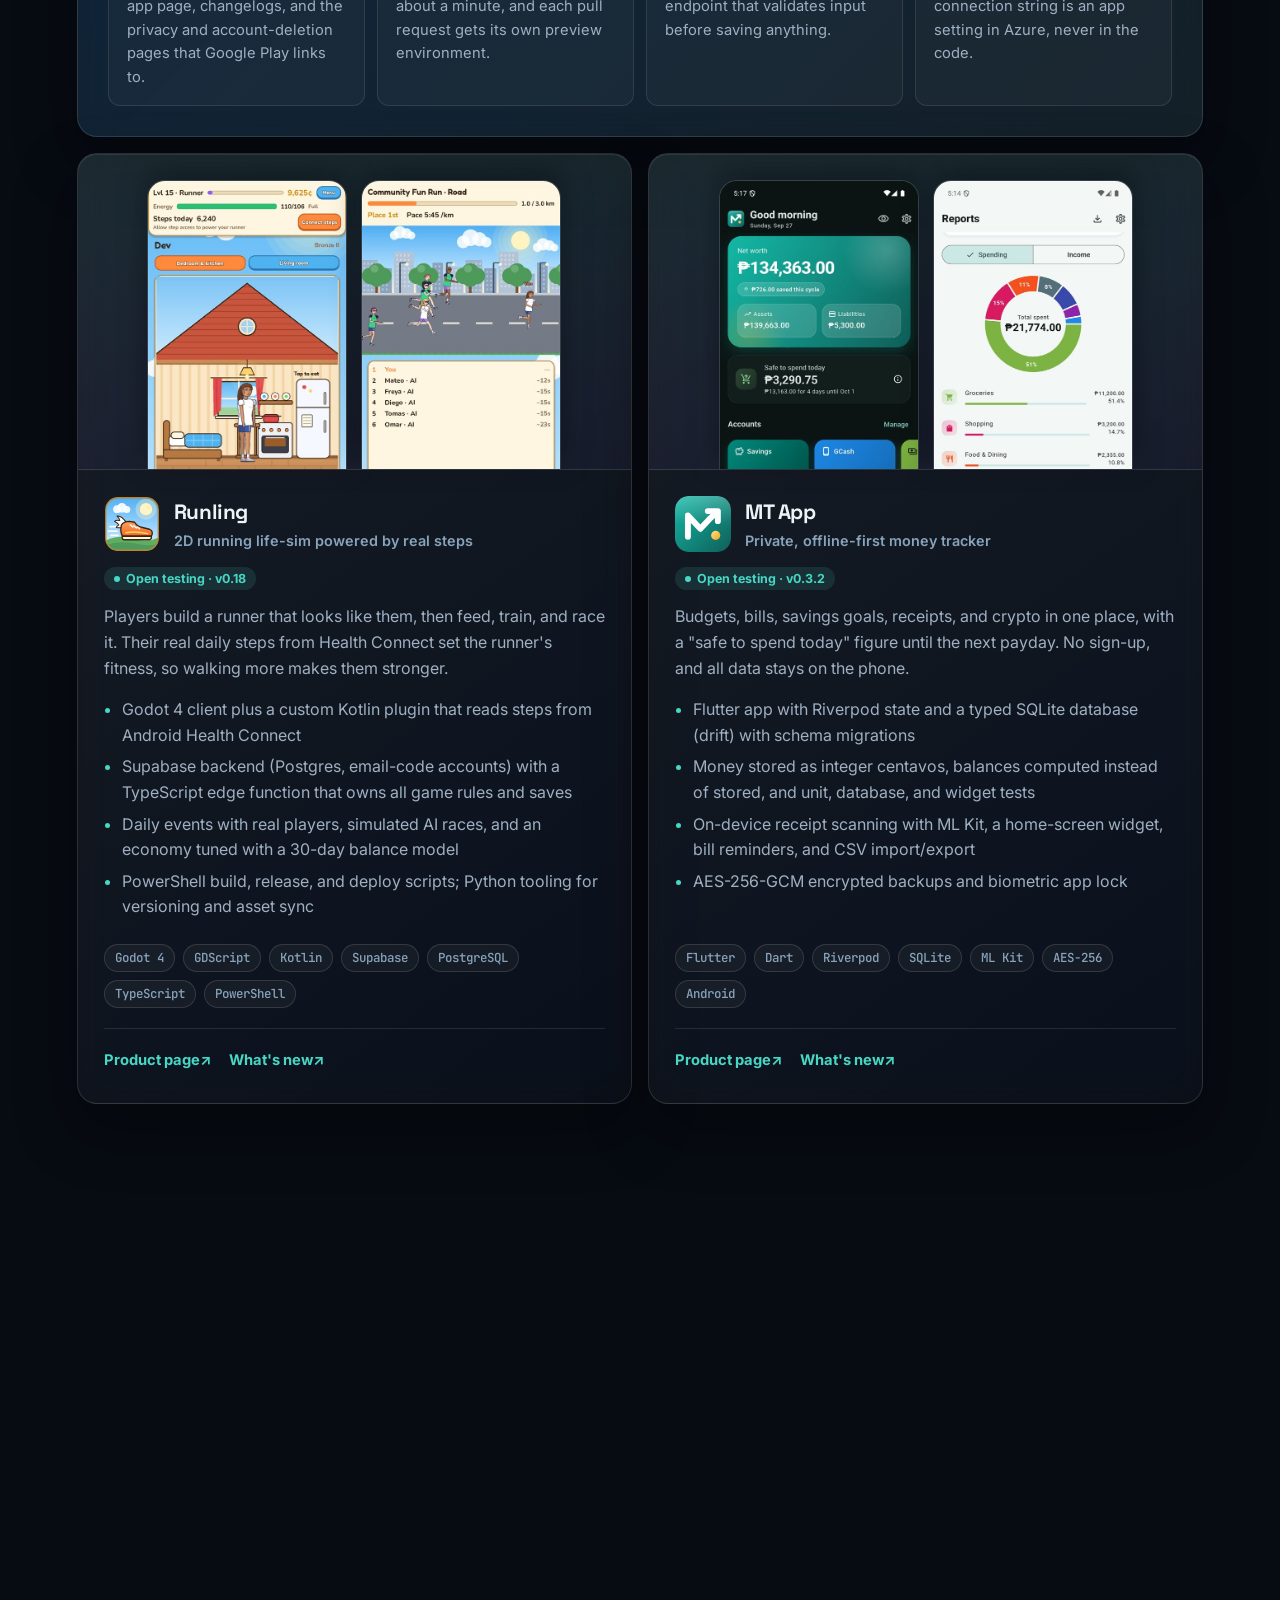
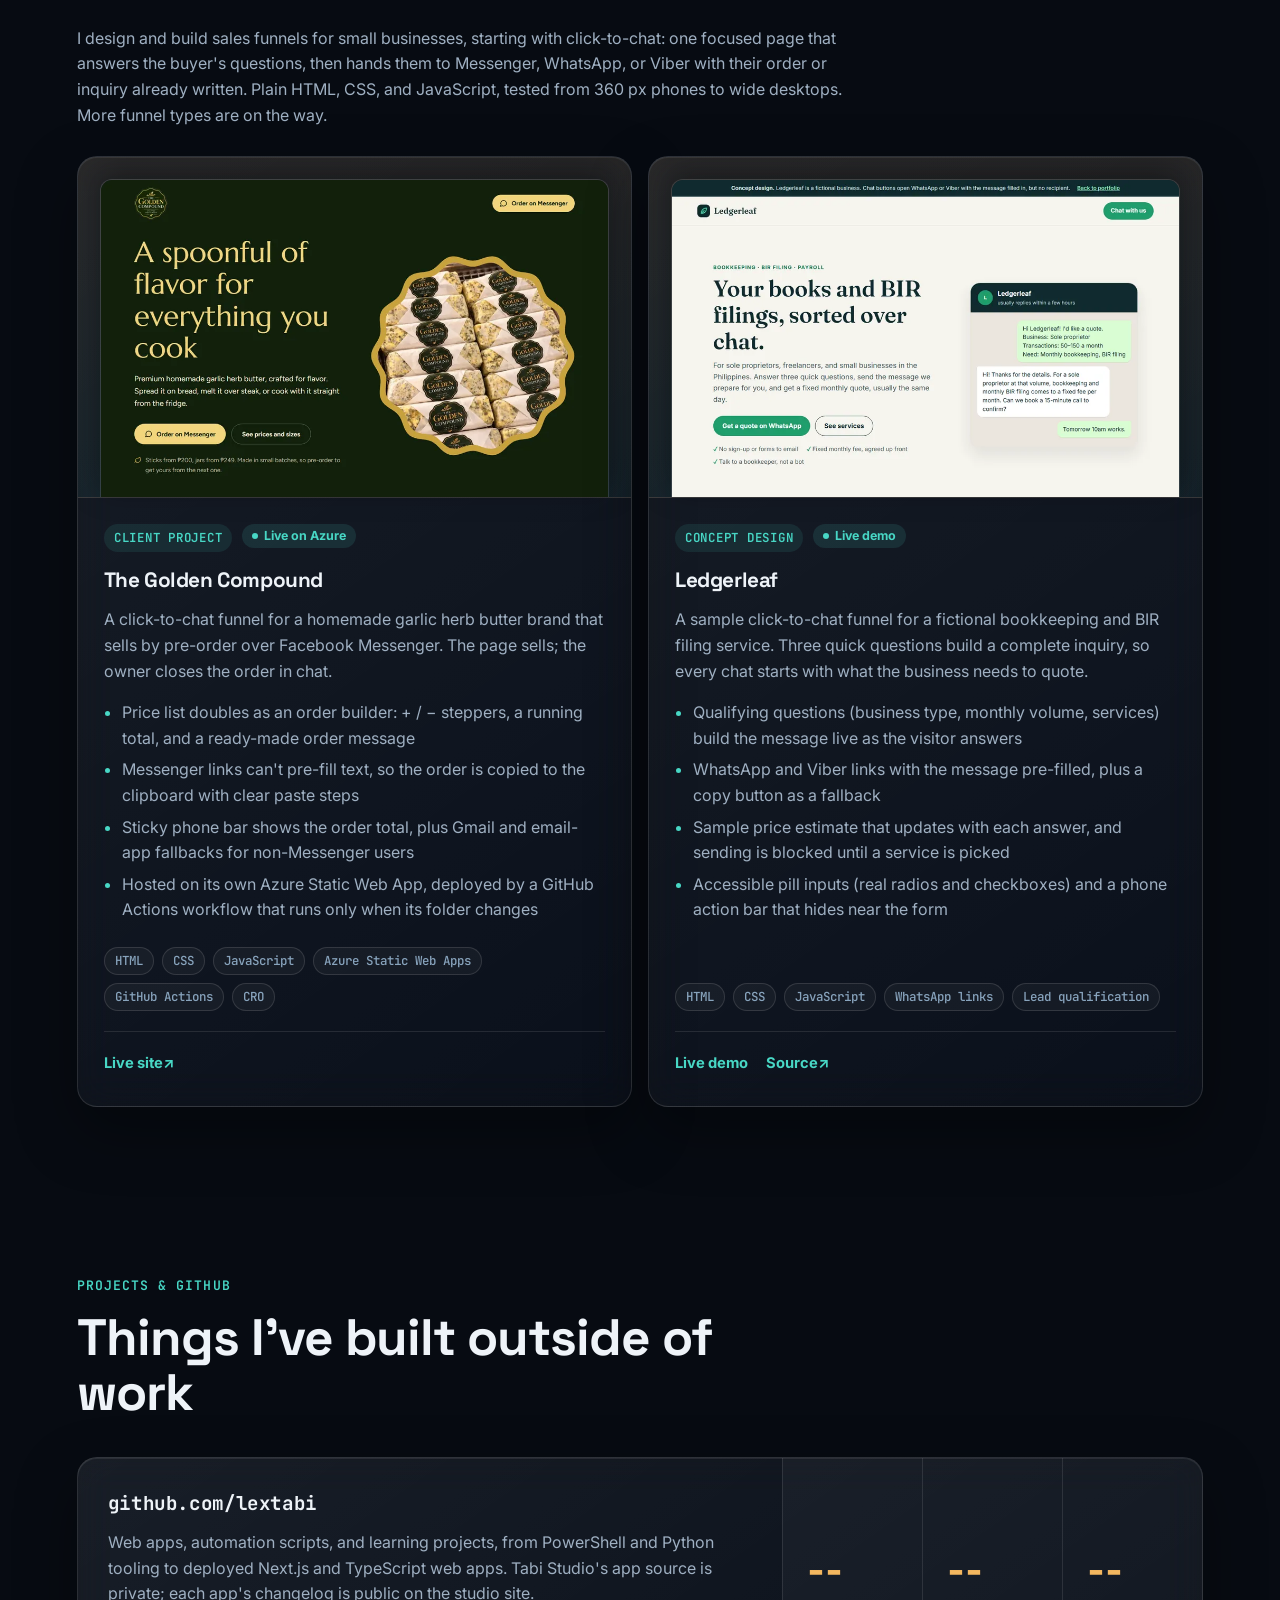
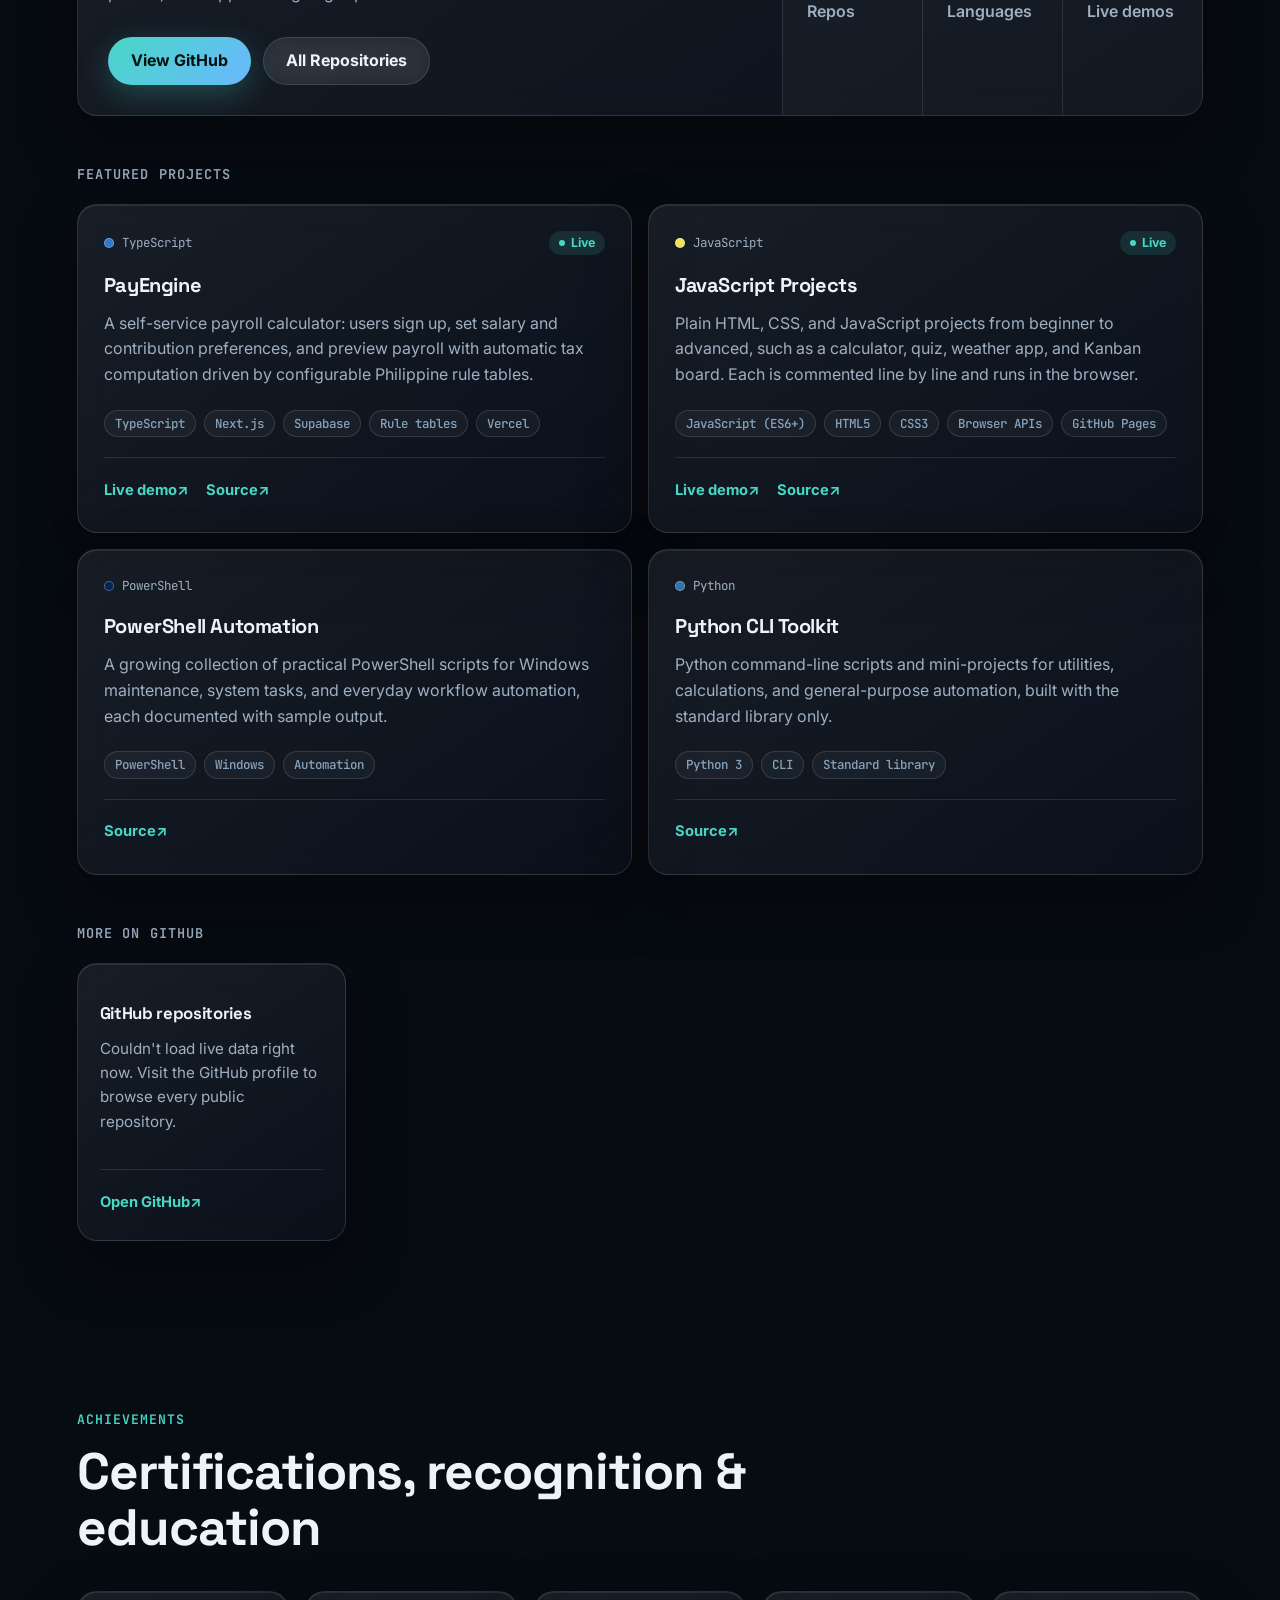
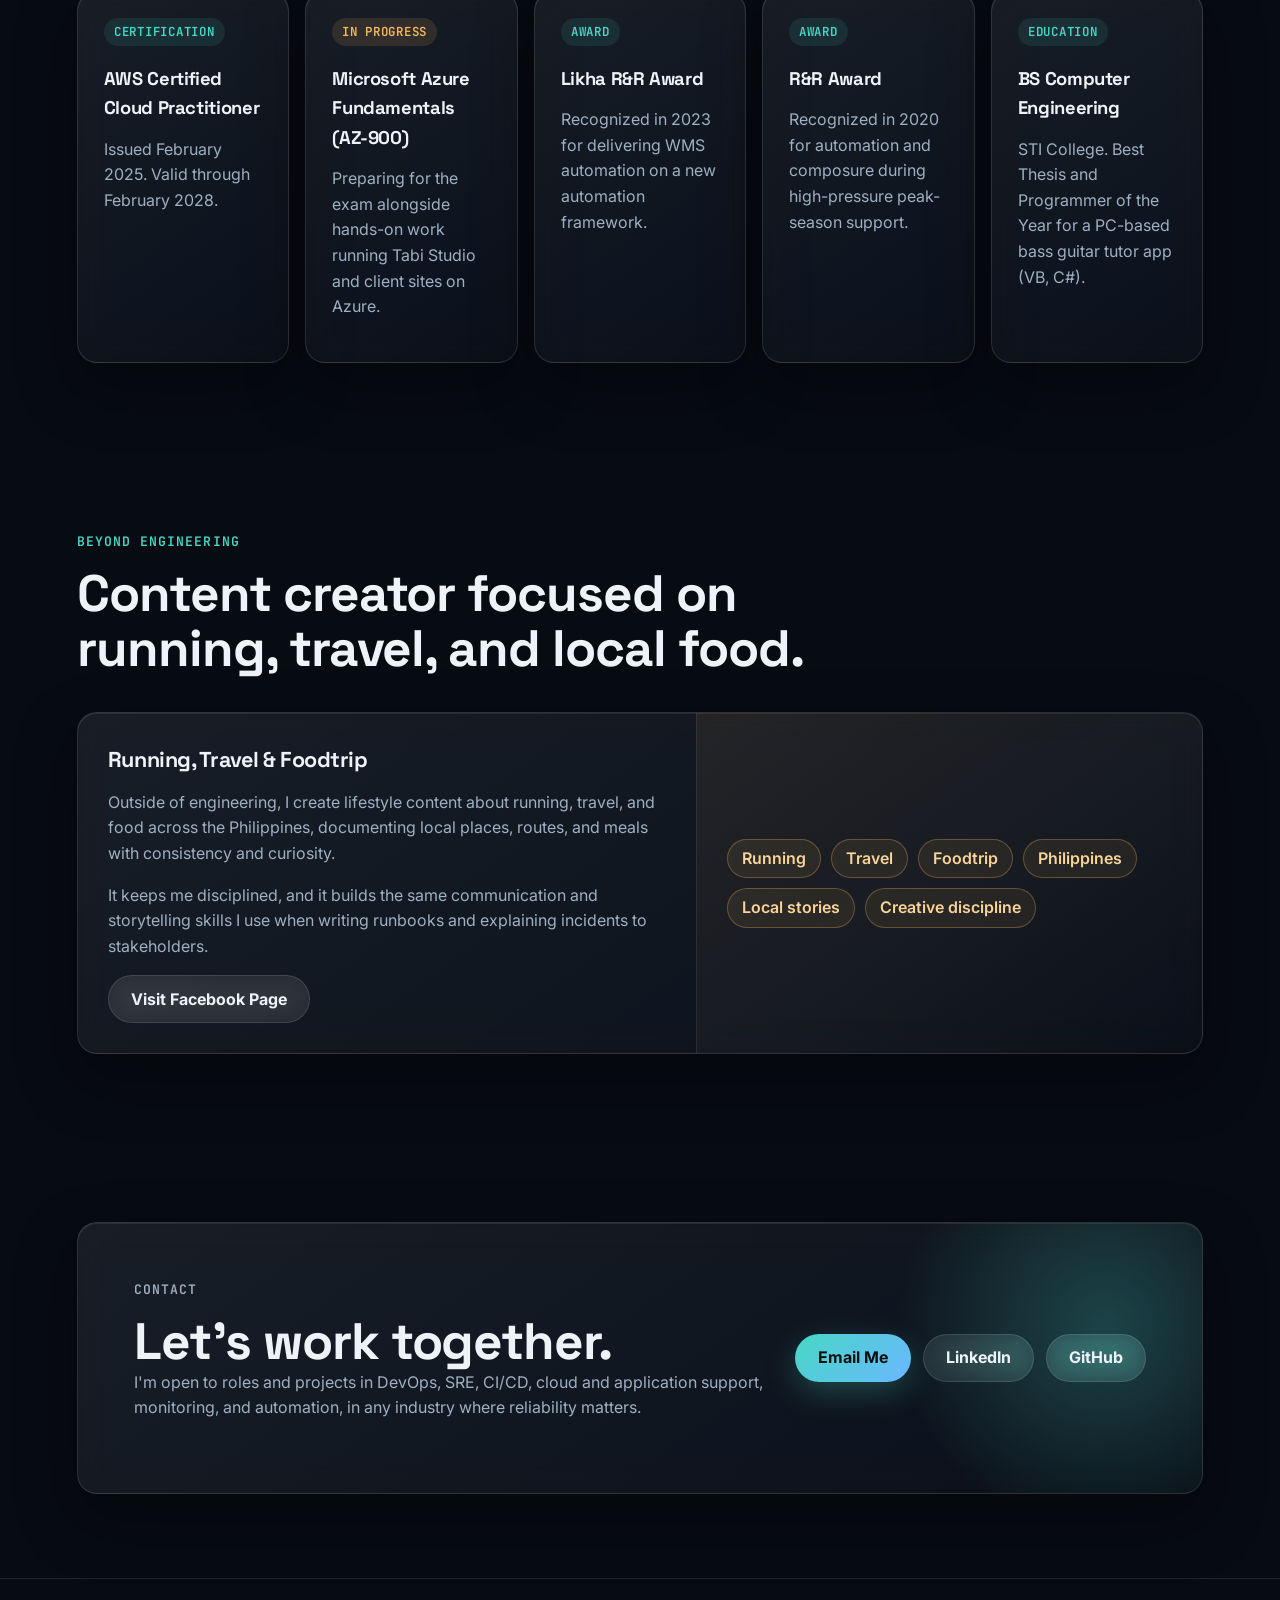
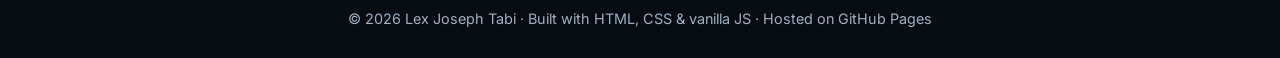
==== commit fd224e0b: "Updated Portfolio LJT" ====
--- a/index.html
+++ b/index.html
@@ -5,7 +5,7 @@
     <meta name="viewport" content="width=device-width, initial-scale=1.0" />
     <meta
       name="description"
-      content="Portfolio of Lex Joseph Tabi, Senior DevOps Engineer and Application Support & Automation Engineer with 8+ years keeping business-critical enterprise applications stable, automated, and observable. Founder of Tabi Studio, an independent Android app studio."
+      content="Portfolio of Lex Joseph Tabi, Senior DevOps Engineer and Application Support & Automation Engineer with 8+ years keeping business-critical enterprise applications stable, automated, and observable. Founder of Tabi Studio, an independent Android app studio hosted and managed on Microsoft Azure, and builder of click-to-chat funnel websites."
     />
     <meta name="theme-color" content="#070b12" />
     <title>Lex Joseph Tabi | Senior DevOps Engineer & Application Support Engineer</title>
@@ -63,6 +63,7 @@
         <a href="#experience">Experience</a>
         <a href="#work">What I Do</a>
         <a href="#studio">Tabi Studio</a>
+        <a href="#funnels">Funnels</a>
         <a href="#github">Projects</a>
         <a href="#hobbies">Beyond Work</a>
         <a class="nav-cta" href="#contact">Contact</a>
@@ -95,6 +96,7 @@
                 <li>Azure DevOps</li>
                 <li>Ansible</li>
                 <li>AWS</li>
+                <li>Azure</li>
                 <li>RHEL / Linux</li>
                 <li>Oracle &amp; SQL Server</li>
                 <li>IBM MQ</li>
@@ -104,8 +106,8 @@
             </div>
             <aside class="profile-card glass" aria-label="Professional portrait of Lex Joseph Tabi">
               <picture>
-                <source srcset="assets/lex-profile.webp" type="image/webp" />
-                <img src="assets/lex-profile.png" alt="Lex Joseph Tabi professional portrait" width="1402" height="1122" fetchpriority="high" />
+                <source srcset="assets/lex-headshot.webp" type="image/webp" />
+                <img src="assets/lex-headshot.jpg" alt="Lex Joseph Tabi professional portrait" width="912" height="1020" fetchpriority="high" />
               </picture>
               <div class="profile-meta">
                 <strong>Lex Joseph Tabi</strong>
@@ -139,7 +141,9 @@
           </p>
           <p>
             Outside my day job I run <a class="text-link" href="#studio">Tabi Studio</a>, where I build and ship my own
-            Android apps end to end, from design and backend to signed releases.
+            Android apps end to end, from design and backend to signed releases. The studio's website and serverless
+            API run on Microsoft Azure, which I deploy and manage myself. I also build
+            <a class="text-link" href="#funnels">click-to-chat funnel websites</a> for small businesses.
           </p>
           <p class="support-label">Systems I support</p>
           <ul class="chip-list">
@@ -184,14 +188,14 @@
             <span class="icon" aria-hidden="true"><svg viewBox="0 0 24 24"><circle cx="6" cy="5" r="2" /><circle cx="6" cy="19" r="2" /><circle cx="18" cy="7" r="2" /><path d="M6 7v10M18 9c0 5-7 4-11 8" /></svg></span>
             <h3>DevOps &amp; CI/CD</h3>
             <ul class="chip-list small">
-              <li>Azure DevOps</li><li>Git / GitHub</li><li>Ansible</li><li>JFrog Artifactory</li><li>RunDeck</li><li>YAML pipelines</li><li>Release management</li>
+              <li>Azure DevOps</li><li>GitHub Actions</li><li>Git / GitHub</li><li>Ansible</li><li>JFrog Artifactory</li><li>RunDeck</li><li>YAML pipelines</li><li>Release management</li>
             </ul>
           </article>
           <article class="card glass reveal">
             <span class="icon" aria-hidden="true"><svg viewBox="0 0 24 24"><path d="M7 19h10a4.5 4.5 0 0 0 .6-8.96A6 6 0 0 0 6 10a4.5 4.5 0 0 0 1 9z" /></svg></span>
             <h3>Cloud &amp; Platforms</h3>
             <ul class="chip-list small">
-              <li>AWS</li><li>AWS microservices</li><li>RHEL / Linux</li><li>Windows Server</li><li>SSH / RDP</li><li>DR synchronization</li>
+              <li>AWS</li><li>AWS microservices</li><li>Azure Static Web Apps</li><li>Azure Functions</li><li>Azure Table Storage</li><li>RHEL / Linux</li><li>Windows Server</li><li>SSH / RDP</li><li>DR synchronization</li>
             </ul>
           </article>
           <article class="card glass reveal">
@@ -360,7 +364,7 @@
             <p>
               Tabi Studio is my independent app studio, a side venture where I take products from idea to release on
               my own: product design, code, backend, testing, signed releases, documentation, and tester support.
-              Two apps are in open testing on Android with real users.
+              Four apps are in open testing on Android with real users: Runling, MT App, SyntaxDeck, and Calm Crew.
             </p>
             <div class="github-actions">
               <a class="button primary" href="https://proud-glacier-07ba1b700.3.azurestaticapps.net/" target="_blank" rel="noreferrer">Visit Tabi Studio</a>
@@ -370,12 +374,44 @@
             <p class="support-label">The same discipline I bring to production</p>
             <ul class="bullets">
               <li>Scripted, repeatable release builds with signed APKs, version bumping, and changelogs</li>
+              <li>Every release published with its APK's SHA-256 checksum so testers can verify downloads</li>
               <li>Server-authoritative backend with versioned database migrations</li>
-              <li>Business logic kept in pure functions and covered by automated tests</li>
               <li>Privacy by design: published privacy policies, offline-first data, encrypted backups</li>
               <li>Open testing with a tester feedback loop before a Play Store launch</li>
             </ul>
           </div>
+        </div>
+
+        <div class="azure-panel glass reveal">
+          <div class="azure-head">
+            <span class="azure-mark" aria-hidden="true"><svg viewBox="0 0 24 24"><path d="M7 19h10a4.5 4.5 0 0 0 .6-8.96A6 6 0 0 0 6 10a4.5 4.5 0 0 0 1 9z" /></svg></span>
+            <div>
+              <span class="live-badge">Live on Microsoft Azure</span>
+              <h3>Tabi Studio runs on infrastructure I deploy and manage</h3>
+              <p>
+                In October 2026 I moved the studio website off GitHub Pages and onto Azure, and added a serverless
+                API for tester feedback. I'm now studying for the Microsoft Azure Fundamentals (AZ-900) exam.
+              </p>
+            </div>
+          </div>
+          <ul class="azure-grid">
+            <li>
+              <strong>Azure Static Web Apps</strong>
+              <span>Hosts the studio site, every app page, changelogs, and the privacy and account-deletion pages that Google Play links to.</span>
+            </li>
+            <li>
+              <strong>GitHub Actions CI/CD</strong>
+              <span>Every push to main deploys in about a minute, and each pull request gets its own preview environment.</span>
+            </li>
+            <li>
+              <strong>Azure Functions</strong>
+              <span>A Node.js <code>POST /api/feedback</code> endpoint that validates input before saving anything.</span>
+            </li>
+            <li>
+              <strong>Azure Table Storage</strong>
+              <span>Stores feedback by app. The connection string is an app setting in Azure, never in the code.</span>
+            </li>
+          </ul>
         </div>
 
         <div class="app-grid">
@@ -392,7 +428,7 @@
                   <p>2D running life-sim powered by real steps</p>
                 </div>
               </div>
-              <span class="live-badge">Open testing · v0.11</span>
+              <span class="live-badge">Open testing · v0.18</span>
               <p>
                 Players build a runner that looks like them, then feed, train, and race it. Their real daily steps
                 from Health Connect set the runner's fitness, so walking more makes them stronger.
@@ -408,7 +444,7 @@
               </ul>
               <div class="card-links">
                 <a href="https://proud-glacier-07ba1b700.3.azurestaticapps.net/runling/" target="_blank" rel="noreferrer">Product page<span class="sr-only"> (opens in new tab)</span><span aria-hidden="true"> ↗</span></a>
-                <a href="https://github.com/lextabi/Runling_release" target="_blank" rel="noreferrer">Release notes<span class="sr-only"> (opens in new tab)</span><span aria-hidden="true"> ↗</span></a>
+                <a href="https://proud-glacier-07ba1b700.3.azurestaticapps.net/runling/changelog.html" target="_blank" rel="noreferrer">What's new<span class="sr-only"> (opens in new tab)</span><span aria-hidden="true"> ↗</span></a>
               </div>
             </div>
           </article>
@@ -426,14 +462,14 @@
                   <p>Private, offline-first money tracker</p>
                 </div>
               </div>
-              <span class="live-badge">Open testing · v0.3</span>
+              <span class="live-badge">Open testing · v0.3.2</span>
               <p>
                 Budgets, bills, savings goals, receipts, and crypto in one place, with a "safe to spend today" figure
                 until the next payday. No sign-up, and all data stays on the phone.
               </p>
               <ul class="bullets">
                 <li>Flutter app with Riverpod state and a typed SQLite database (drift) with schema migrations</li>
-                <li>Money stored as integer centavos, balances computed instead of stored, and 188 unit, database, and widget tests</li>
+                <li>Money stored as integer centavos, balances computed instead of stored, and unit, database, and widget tests</li>
                 <li>On-device receipt scanning with ML Kit, a home-screen widget, bill reminders, and CSV import/export</li>
                 <li>AES-256-GCM encrypted backups and biometric app lock</li>
               </ul>
@@ -442,7 +478,102 @@
               </ul>
               <div class="card-links">
                 <a href="https://proud-glacier-07ba1b700.3.azurestaticapps.net/mt-app/" target="_blank" rel="noreferrer">Product page<span class="sr-only"> (opens in new tab)</span><span aria-hidden="true"> ↗</span></a>
-                <a href="https://github.com/lextabi/mt_app_release" target="_blank" rel="noreferrer">Release notes<span class="sr-only"> (opens in new tab)</span><span aria-hidden="true"> ↗</span></a>
+                <a href="https://proud-glacier-07ba1b700.3.azurestaticapps.net/mt-app/changelog.html" target="_blank" rel="noreferrer">What's new<span class="sr-only"> (opens in new tab)</span><span aria-hidden="true"> ↗</span></a>
+              </div>
+            </div>
+          </article>
+        </div>
+
+        <div class="app-more glass reveal">
+          <p class="support-label">Also in open testing</p>
+          <ul>
+            <li>
+              <a href="https://proud-glacier-07ba1b700.3.azurestaticapps.net/syntaxdeck/" target="_blank" rel="noreferrer"><strong>SyntaxDeck</strong><span class="sr-only"> (opens in new tab)</span><span aria-hidden="true"> ↗</span></a>
+              <span>An offline cheat sheet for coders: Linux and Bash commands with tested examples. v0.1</span>
+            </li>
+            <li>
+              <a href="https://proud-glacier-07ba1b700.3.azurestaticapps.net/calm-crew/" target="_blank" rel="noreferrer"><strong>Calm Crew</strong><span class="sr-only"> (opens in new tab)</span><span aria-hidden="true"> ↗</span></a>
+              <span>A calm, sensory-friendly learning app for children on the autism spectrum, made for tablets. v0.4</span>
+            </li>
+          </ul>
+        </div>
+      </section>
+
+      <section class="section" id="funnels" aria-labelledby="funnels-title">
+        <div class="section-heading reveal">
+          <p class="section-kicker">Funnels &amp; Web Design</p>
+          <h2 id="funnels-title">Landing pages that turn visitors into conversations.</h2>
+        </div>
+
+        <p class="section-lead reveal">
+          I design and build sales funnels for small businesses, starting with click-to-chat: one focused page that
+          answers the buyer's questions, then hands them to Messenger, WhatsApp, or Viber with their order or inquiry
+          already written. Plain HTML, CSS, and JavaScript, tested from 360&nbsp;px phones to wide desktops. More
+          funnel types are on the way.
+        </p>
+
+        <div class="app-grid">
+          <article class="app-card glass reveal">
+            <div class="funnel-shot">
+              <picture>
+                <source srcset="assets/funnels/golden-compound.webp" type="image/webp" />
+                <img src="assets/funnels/golden-compound.jpg" alt="The Golden Compound landing page: a garlic herb butter brand with an Order on Messenger button" width="960" height="600" loading="lazy" />
+              </picture>
+            </div>
+            <div class="app-body">
+              <div class="funnel-tags">
+                <span class="tag">Client project</span>
+                <span class="live-badge">Live on Azure</span>
+              </div>
+              <h4>The Golden Compound</h4>
+              <p>
+                A click-to-chat funnel for a homemade garlic herb butter brand that sells by pre-order over Facebook
+                Messenger. The page sells; the owner closes the order in chat.
+              </p>
+              <ul class="bullets">
+                <li>Price list doubles as an order builder: + / − steppers, a running total, and a ready-made order message</li>
+                <li>Messenger links can't pre-fill text, so the order is copied to the clipboard with clear paste steps</li>
+                <li>Sticky phone bar shows the order total, plus Gmail and email-app fallbacks for non-Messenger users</li>
+                <li>Hosted on its own Azure Static Web App, deployed by a GitHub Actions workflow that runs only when its folder changes</li>
+              </ul>
+              <ul class="chip-list small">
+                <li>HTML</li><li>CSS</li><li>JavaScript</li><li>Azure Static Web Apps</li><li>GitHub Actions</li><li>CRO</li>
+              </ul>
+              <div class="card-links">
+                <a href="https://proud-rock-0bf8e7200.4.azurestaticapps.net/" target="_blank" rel="noreferrer">Live site<span class="sr-only"> (opens in new tab)</span><span aria-hidden="true"> ↗</span></a>
+              </div>
+            </div>
+          </article>
+
+          <article class="app-card glass reveal">
+            <div class="funnel-shot">
+              <picture>
+                <source srcset="assets/funnels/ledgerleaf.webp" type="image/webp" />
+                <img src="assets/funnels/ledgerleaf.jpg" alt="Ledgerleaf concept landing page: bookkeeping and BIR filing with a Get a quote on WhatsApp button" width="960" height="600" loading="lazy" />
+              </picture>
+            </div>
+            <div class="app-body">
+              <div class="funnel-tags">
+                <span class="tag">Concept design</span>
+                <span class="live-badge">Live demo</span>
+              </div>
+              <h4>Ledgerleaf</h4>
+              <p>
+                A sample click-to-chat funnel for a fictional bookkeeping and BIR filing service. Three quick questions
+                build a complete inquiry, so every chat starts with what the business needs to quote.
+              </p>
+              <ul class="bullets">
+                <li>Qualifying questions (business type, monthly volume, services) build the message live as the visitor answers</li>
+                <li>WhatsApp and Viber links with the message pre-filled, plus a copy button as a fallback</li>
+                <li>Sample price estimate that updates with each answer, and sending is blocked until a service is picked</li>
+                <li>Accessible pill inputs (real radios and checkboxes) and a phone action bar that hides near the form</li>
+              </ul>
+              <ul class="chip-list small">
+                <li>HTML</li><li>CSS</li><li>JavaScript</li><li>WhatsApp links</li><li>Lead qualification</li>
+              </ul>
+              <div class="card-links">
+                <a href="funnels/ledgerleaf/">Live demo</a>
+                <a href="https://github.com/lextabi/MyPortfolio/tree/main/funnels/ledgerleaf" target="_blank" rel="noreferrer">Source<span class="sr-only"> (opens in new tab)</span><span aria-hidden="true"> ↗</span></a>
               </div>
             </div>
           </article>
@@ -460,7 +591,8 @@
             <h3>github.com/lextabi</h3>
             <p>
               Web apps, automation scripts, and learning projects, from PowerShell and Python tooling to deployed
-              Next.js and TypeScript web apps. Tabi Studio's app source is private; release notes are public.
+              Next.js and TypeScript web apps. Tabi Studio's app source is private; each app's changelog is public on
+              the studio site.
             </p>
             <div class="github-actions">
               <a class="button primary" href="https://github.com/lextabi" target="_blank" rel="noreferrer">View GitHub</a>
@@ -490,35 +622,35 @@
               <span class="lang"><i style="--dot: #3178c6"></i>TypeScript</span>
               <span class="live-badge">Live</span>
             </div>
-            <h4>Runners Diary</h4>
-            <p>
-              A running journal web app: log runs on a calendar, track pace and distance, view weekly charts, earn
-              achievement badges, and set monthly goals.
-            </p>
-            <ul class="chip-list small">
-              <li>Next.js</li><li>Supabase</li><li>Chart.js</li><li>Vercel</li>
-            </ul>
-            <div class="card-links">
-              <a href="https://lextabi-runnersdiary.vercel.app" target="_blank" rel="noreferrer">Live demo<span class="sr-only"> (opens in new tab)</span><span aria-hidden="true"> ↗</span></a>
-              <a href="https://github.com/lextabi/Runners_Diary" target="_blank" rel="noreferrer">Source<span class="sr-only"> (opens in new tab)</span><span aria-hidden="true"> ↗</span></a>
-            </div>
-          </article>
-          <article class="featured-card glass reveal">
-            <div class="featured-top">
-              <span class="lang"><i style="--dot: #3178c6"></i>TypeScript</span>
-              <span class="live-badge">Live</span>
-            </div>
             <h4>PayEngine</h4>
             <p>
               A self-service payroll calculator: users sign up, set salary and contribution preferences, and preview
               payroll with automatic tax computation driven by configurable Philippine rule tables.
             </p>
             <ul class="chip-list small">
-              <li>TypeScript</li><li>Auth</li><li>Rule tables</li><li>Vercel</li>
+              <li>TypeScript</li><li>Next.js</li><li>Supabase</li><li>Rule tables</li><li>Vercel</li>
             </ul>
             <div class="card-links">
               <a href="https://payengine-eight.vercel.app" target="_blank" rel="noreferrer">Live demo<span class="sr-only"> (opens in new tab)</span><span aria-hidden="true"> ↗</span></a>
               <a href="https://github.com/lextabi/PayEngine" target="_blank" rel="noreferrer">Source<span class="sr-only"> (opens in new tab)</span><span aria-hidden="true"> ↗</span></a>
+            </div>
+          </article>
+          <article class="featured-card glass reveal">
+            <div class="featured-top">
+              <span class="lang"><i style="--dot: #f1e05a"></i>JavaScript</span>
+              <span class="live-badge">Live</span>
+            </div>
+            <h4>JavaScript Projects</h4>
+            <p>
+              Plain HTML, CSS, and JavaScript projects from beginner to advanced, such as a calculator, quiz, weather
+              app, and Kanban board. Each is commented line by line and runs in the browser.
+            </p>
+            <ul class="chip-list small">
+              <li>JavaScript (ES6+)</li><li>HTML5</li><li>CSS3</li><li>Browser APIs</li><li>GitHub Pages</li>
+            </ul>
+            <div class="card-links">
+              <a href="https://lextabi.github.io/prj_javascript/" target="_blank" rel="noreferrer">Live demo<span class="sr-only"> (opens in new tab)</span><span aria-hidden="true"> ↗</span></a>
+              <a href="https://github.com/lextabi/prj_javascript" target="_blank" rel="noreferrer">Source<span class="sr-only"> (opens in new tab)</span><span aria-hidden="true"> ↗</span></a>
             </div>
           </article>
           <article class="featured-card glass reveal">
@@ -574,6 +706,11 @@
             <span class="tag">Certification</span>
             <h3>AWS Certified Cloud Practitioner</h3>
             <p>Issued February 2025. Valid through February 2028.</p>
+          </article>
+          <article class="glass reveal">
+            <span class="tag tag-progress">In progress</span>
+            <h3>Microsoft Azure Fundamentals (AZ-900)</h3>
+            <p>Preparing for the exam alongside hands-on work running Tabi Studio and client sites on Azure.</p>
           </article>
           <article class="glass reveal">
             <span class="tag">Award</span>
--- a/styles.css
+++ b/styles.css
@@ -910,6 +910,159 @@
   margin-top: auto;
 }
 
+/* Azure hosting panel: how Tabi Studio is deployed and run. */
+.azure-panel {
+  margin-bottom: 16px;
+  padding: 30px;
+  background: linear-gradient(135deg, rgba(0, 120, 212, 0.14), rgba(72, 215, 197, 0.05)), var(--glass);
+}
+
+.azure-head {
+  display: grid;
+  grid-template-columns: auto minmax(0, 1fr);
+  gap: 18px;
+  margin-bottom: 22px;
+}
+
+.azure-head h3 {
+  margin: 10px 0 8px;
+  font-size: 1.3rem;
+}
+
+.azure-head p {
+  max-width: 78ch;
+  margin-bottom: 0;
+  color: var(--muted);
+}
+
+.azure-mark {
+  display: grid;
+  width: 52px;
+  height: 52px;
+  place-items: center;
+  border-radius: 14px;
+  background: linear-gradient(135deg, #0078d4, #3aa0f3);
+  box-shadow: 0 10px 30px rgba(0, 120, 212, 0.3);
+  color: #fff;
+}
+
+.azure-mark svg {
+  width: 26px;
+  height: 26px;
+  fill: none;
+  stroke: currentColor;
+  stroke-width: 1.8;
+  stroke-linejoin: round;
+}
+
+.azure-grid {
+  display: grid;
+  grid-template-columns: repeat(auto-fit, minmax(220px, 1fr));
+  gap: 12px;
+  margin: 0;
+  padding: 0;
+  list-style: none;
+}
+
+.azure-grid li {
+  padding: 16px 18px;
+  border: 1px solid var(--line);
+  border-radius: var(--radius-sm);
+  background: rgba(255, 255, 255, 0.03);
+}
+
+.azure-grid strong,
+.azure-grid span {
+  display: block;
+}
+
+.azure-grid strong {
+  margin-bottom: 6px;
+  color: #8cc8ff;
+  font-family: var(--font-display);
+}
+
+.azure-grid span {
+  color: var(--muted);
+  font-size: 0.92rem;
+}
+
+.azure-grid code {
+  color: var(--text);
+  font-family: var(--font-mono);
+  font-size: 0.85em;
+}
+
+.app-more {
+  margin-top: 16px;
+  padding: 22px 26px;
+}
+
+.app-more .support-label {
+  margin-top: 0;
+}
+
+.app-more ul {
+  display: grid;
+  grid-template-columns: repeat(auto-fit, minmax(260px, 1fr));
+  gap: 12px 28px;
+  margin: 0;
+  padding: 0;
+  list-style: none;
+}
+
+.app-more a {
+  color: var(--teal);
+}
+
+.app-more li > span {
+  display: block;
+  color: var(--muted);
+  font-size: 0.92rem;
+}
+
+/* ---------- Funnels ---------- */
+
+.section-lead {
+  max-width: 78ch;
+  margin-bottom: 28px;
+  color: var(--muted);
+}
+
+.funnel-shot {
+  padding: 22px 22px 0;
+  border-bottom: 1px solid var(--line);
+  background: linear-gradient(180deg, rgba(243, 183, 95, 0.08), rgba(72, 215, 197, 0.06));
+}
+
+.funnel-shot img {
+  display: block;
+  width: 100%;
+  height: auto;
+  border: 1px solid var(--glass-border);
+  border-bottom: 0;
+  border-radius: 12px 12px 0 0;
+  box-shadow: 0 -8px 30px rgba(0, 0, 0, 0.35);
+}
+
+.funnel-tags {
+  display: flex;
+  flex-wrap: wrap;
+  align-items: center;
+  gap: 10px;
+  margin-bottom: 12px;
+}
+
+.funnel-tags .tag,
+.funnel-tags .live-badge {
+  margin-bottom: 0;
+}
+
+.app-body > h4 {
+  margin-bottom: 10px;
+  font-size: 1.3rem;
+}
+
 /* ---------- GitHub ---------- */
 
 .github-panel {
@@ -1087,10 +1240,16 @@
 
 /* ---------- Achievements ---------- */
 
+/* auto-fit so the row stays even as certifications are added. */
 .achievement-list {
   display: grid;
-  grid-template-columns: repeat(4, minmax(0, 1fr));
+  grid-template-columns: repeat(auto-fit, minmax(210px, 1fr));
   gap: 16px;
+}
+
+.tag-progress {
+  background: rgba(243, 183, 95, 0.12);
+  color: var(--amber);
 }
 
 /* ---------- Beyond engineering ---------- */
@@ -1244,7 +1403,6 @@
     -webkit-backdrop-filter: var(--glass-blur);
   }
 
-  .achievement-list,
   .metrics {
     grid-template-columns: repeat(2, minmax(0, 1fr));
   }
@@ -1329,6 +1487,10 @@
     grid-template-columns: 1fr;
   }
 
+  .azure-head {
+    grid-template-columns: 1fr;
+  }
+
   .github-stats div {
     min-height: 110px;
     padding: 18px;
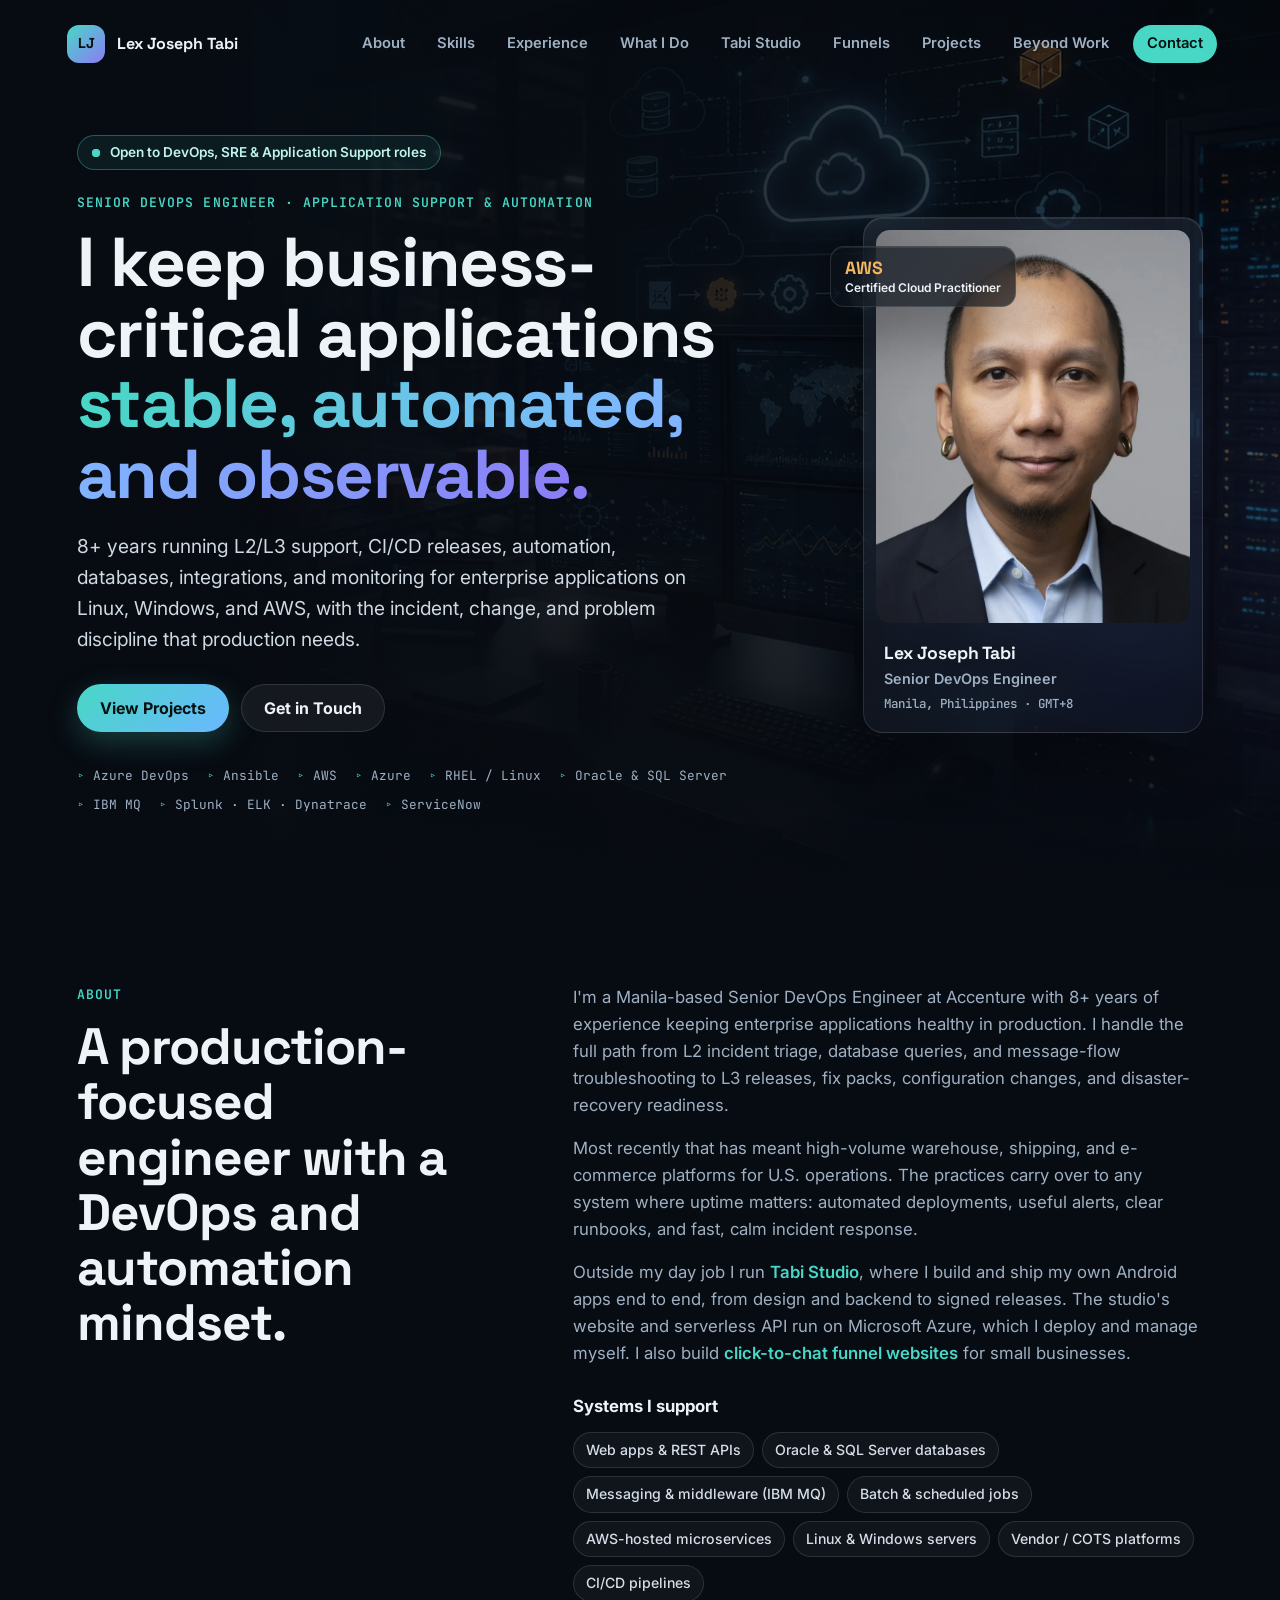
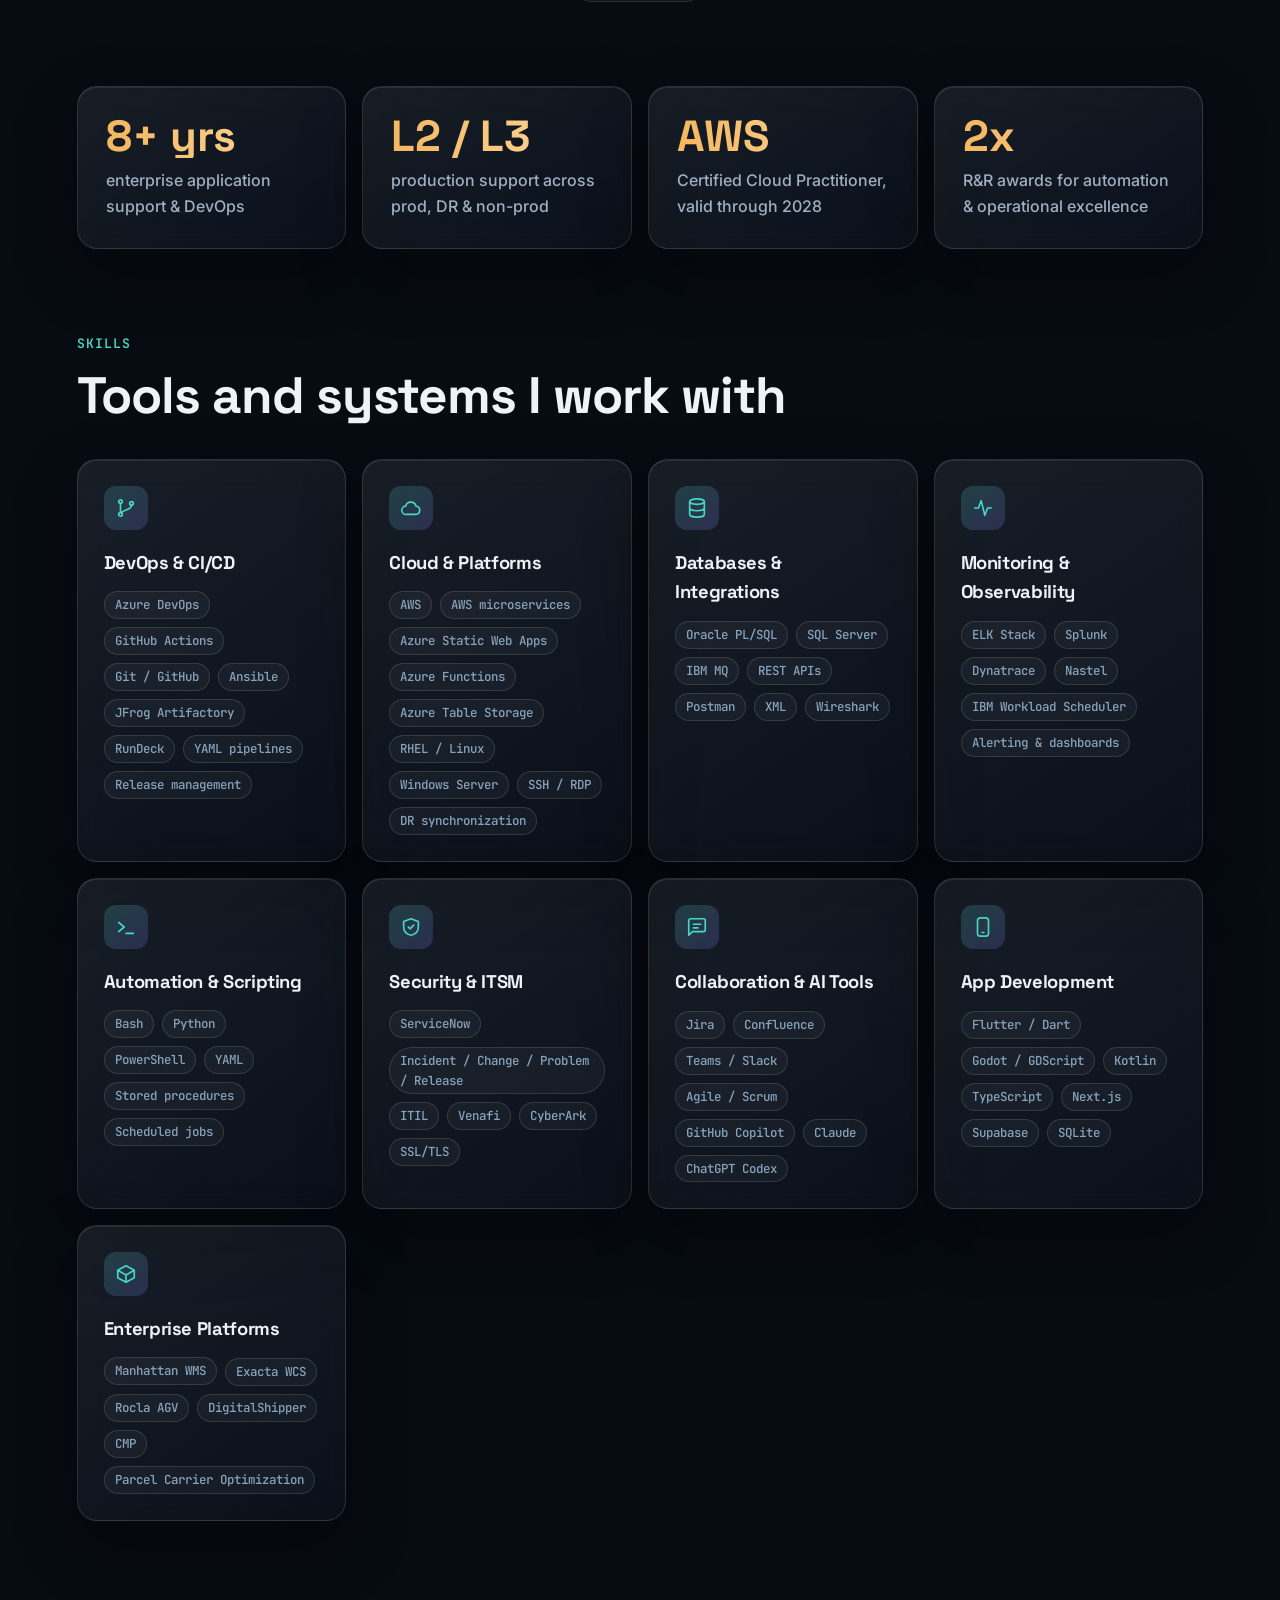
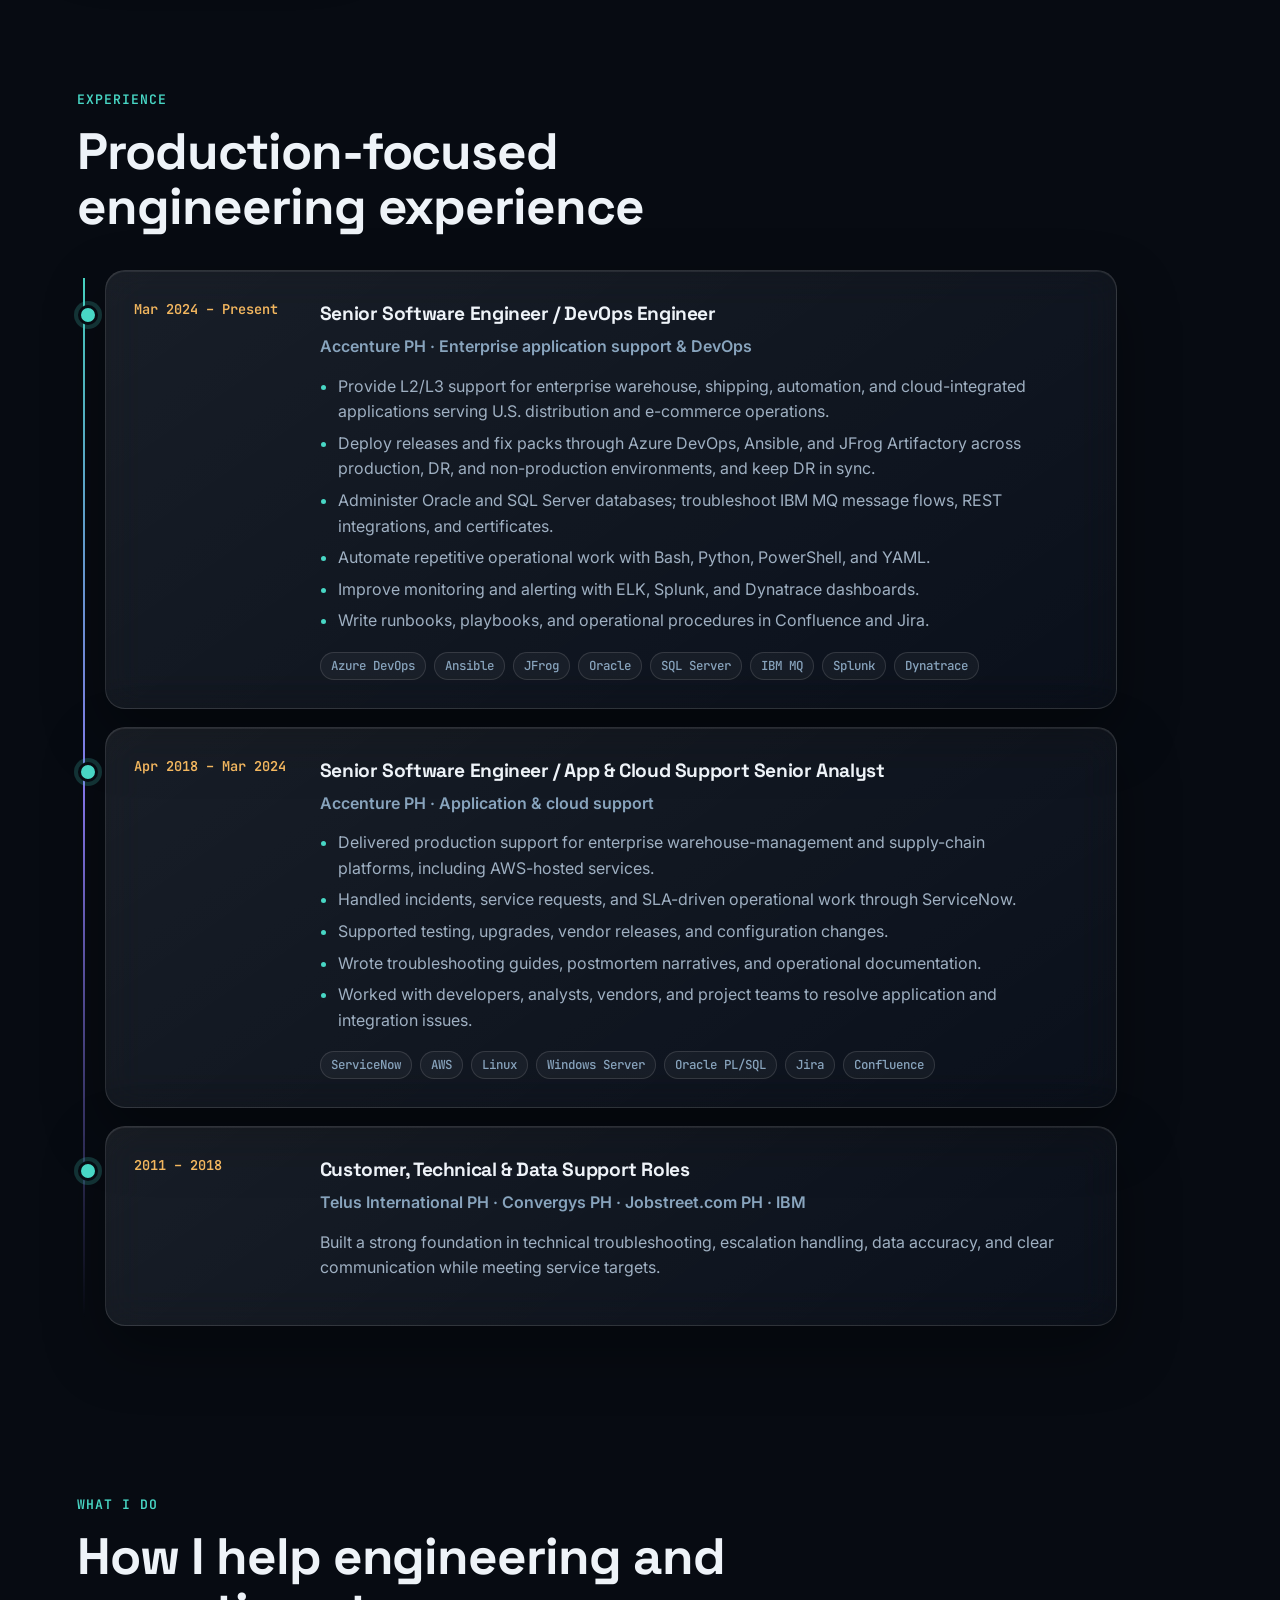
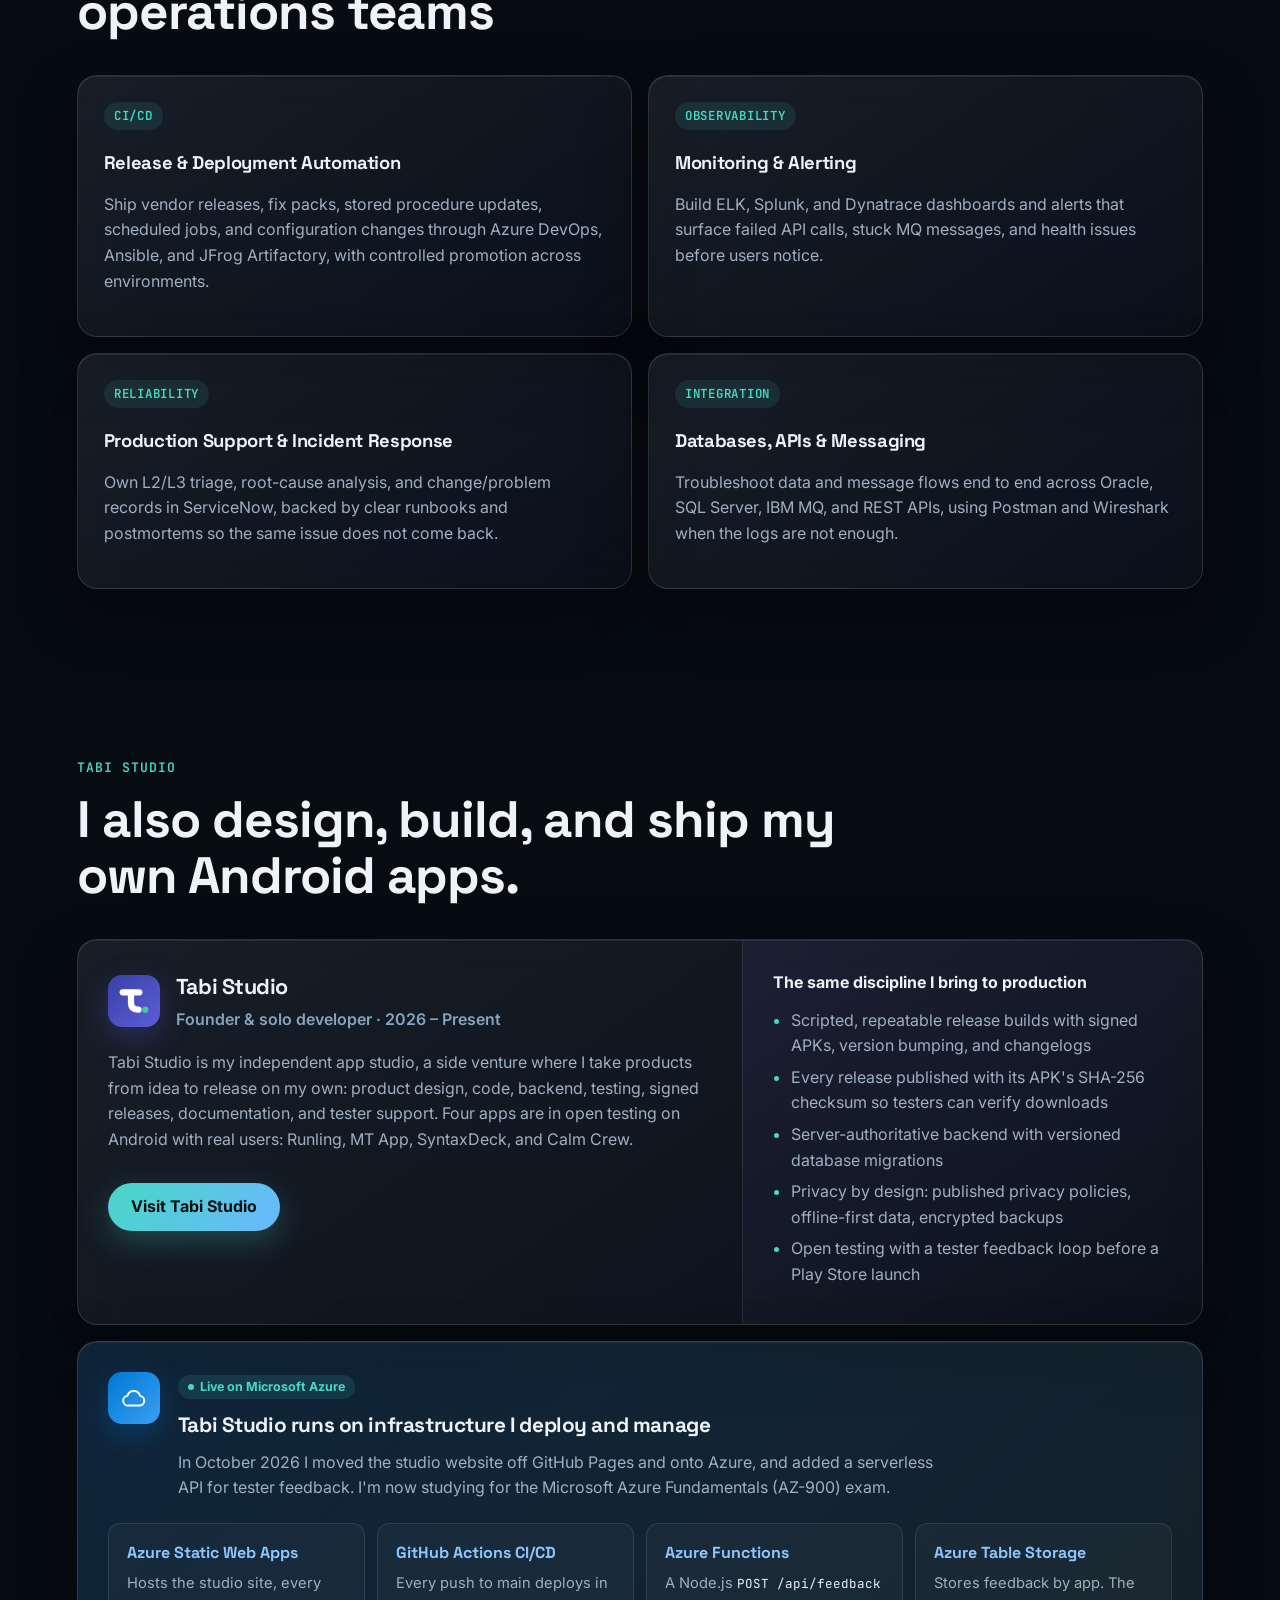
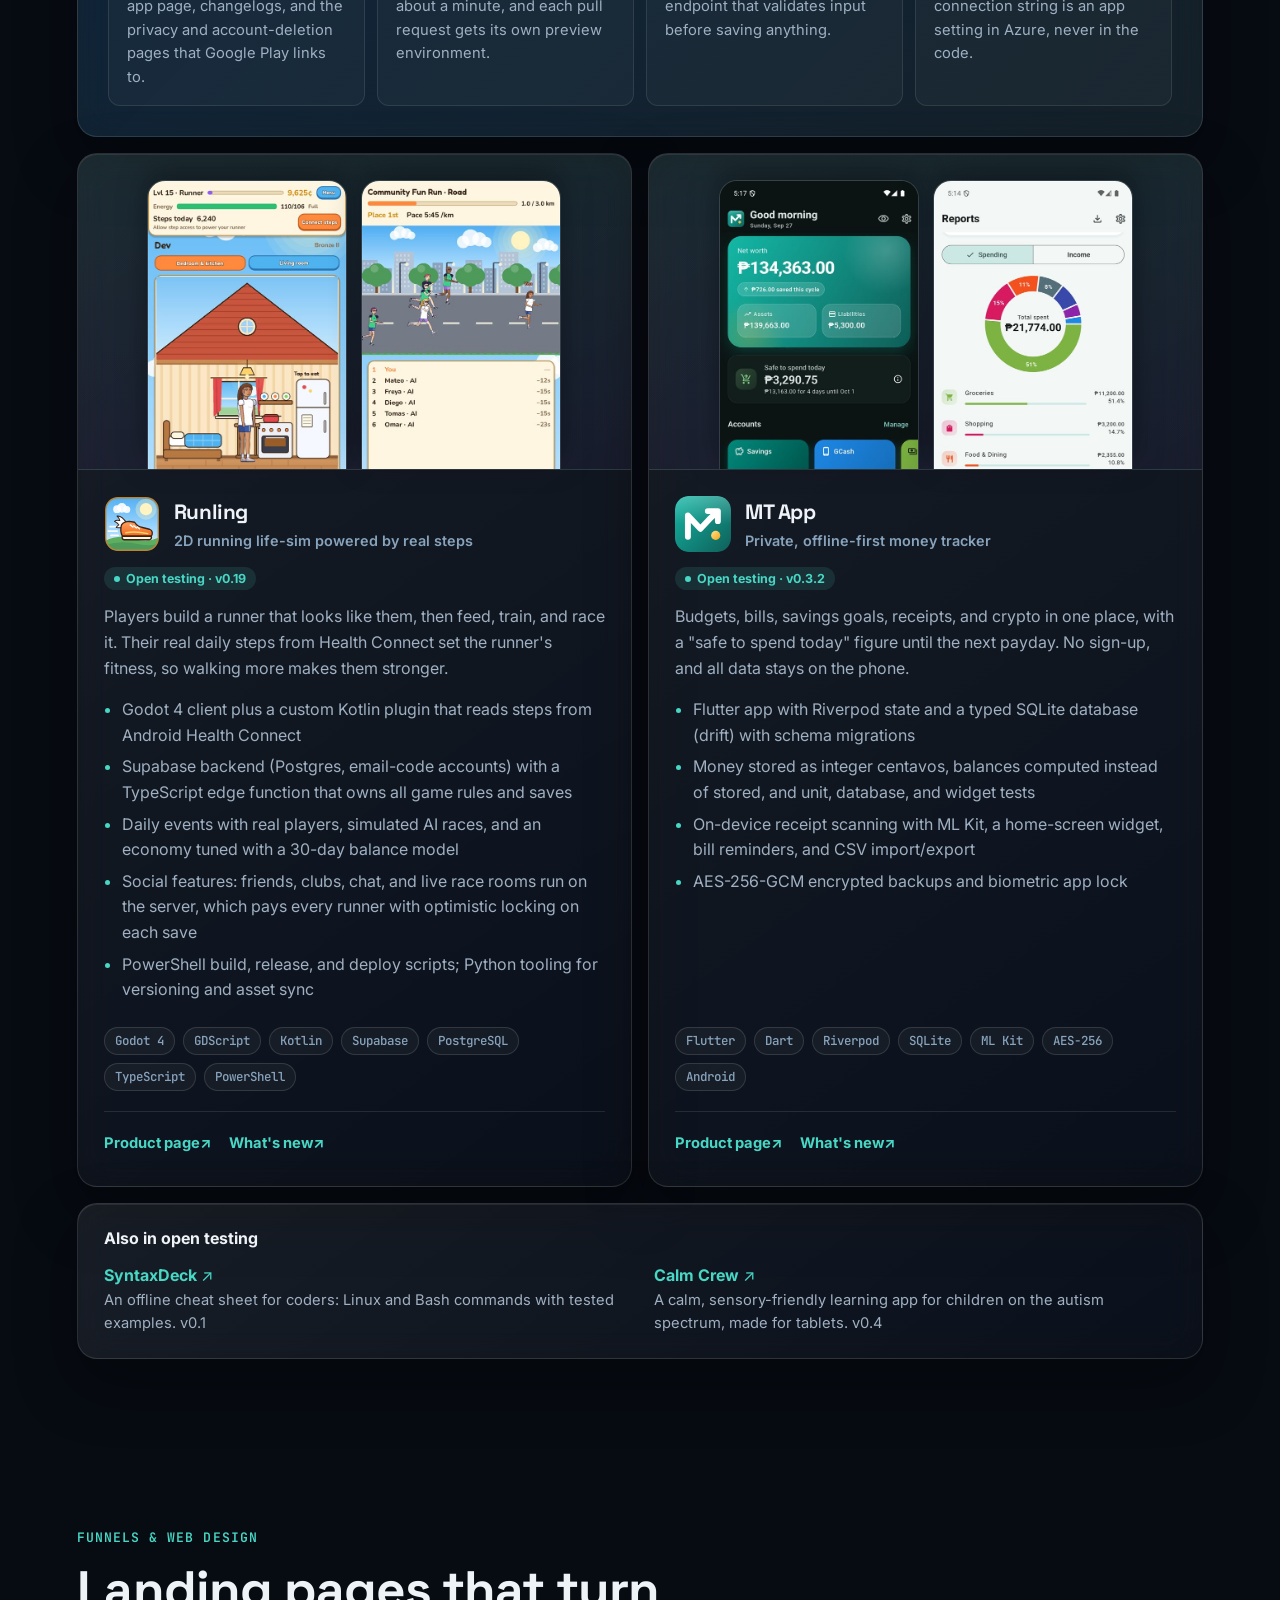
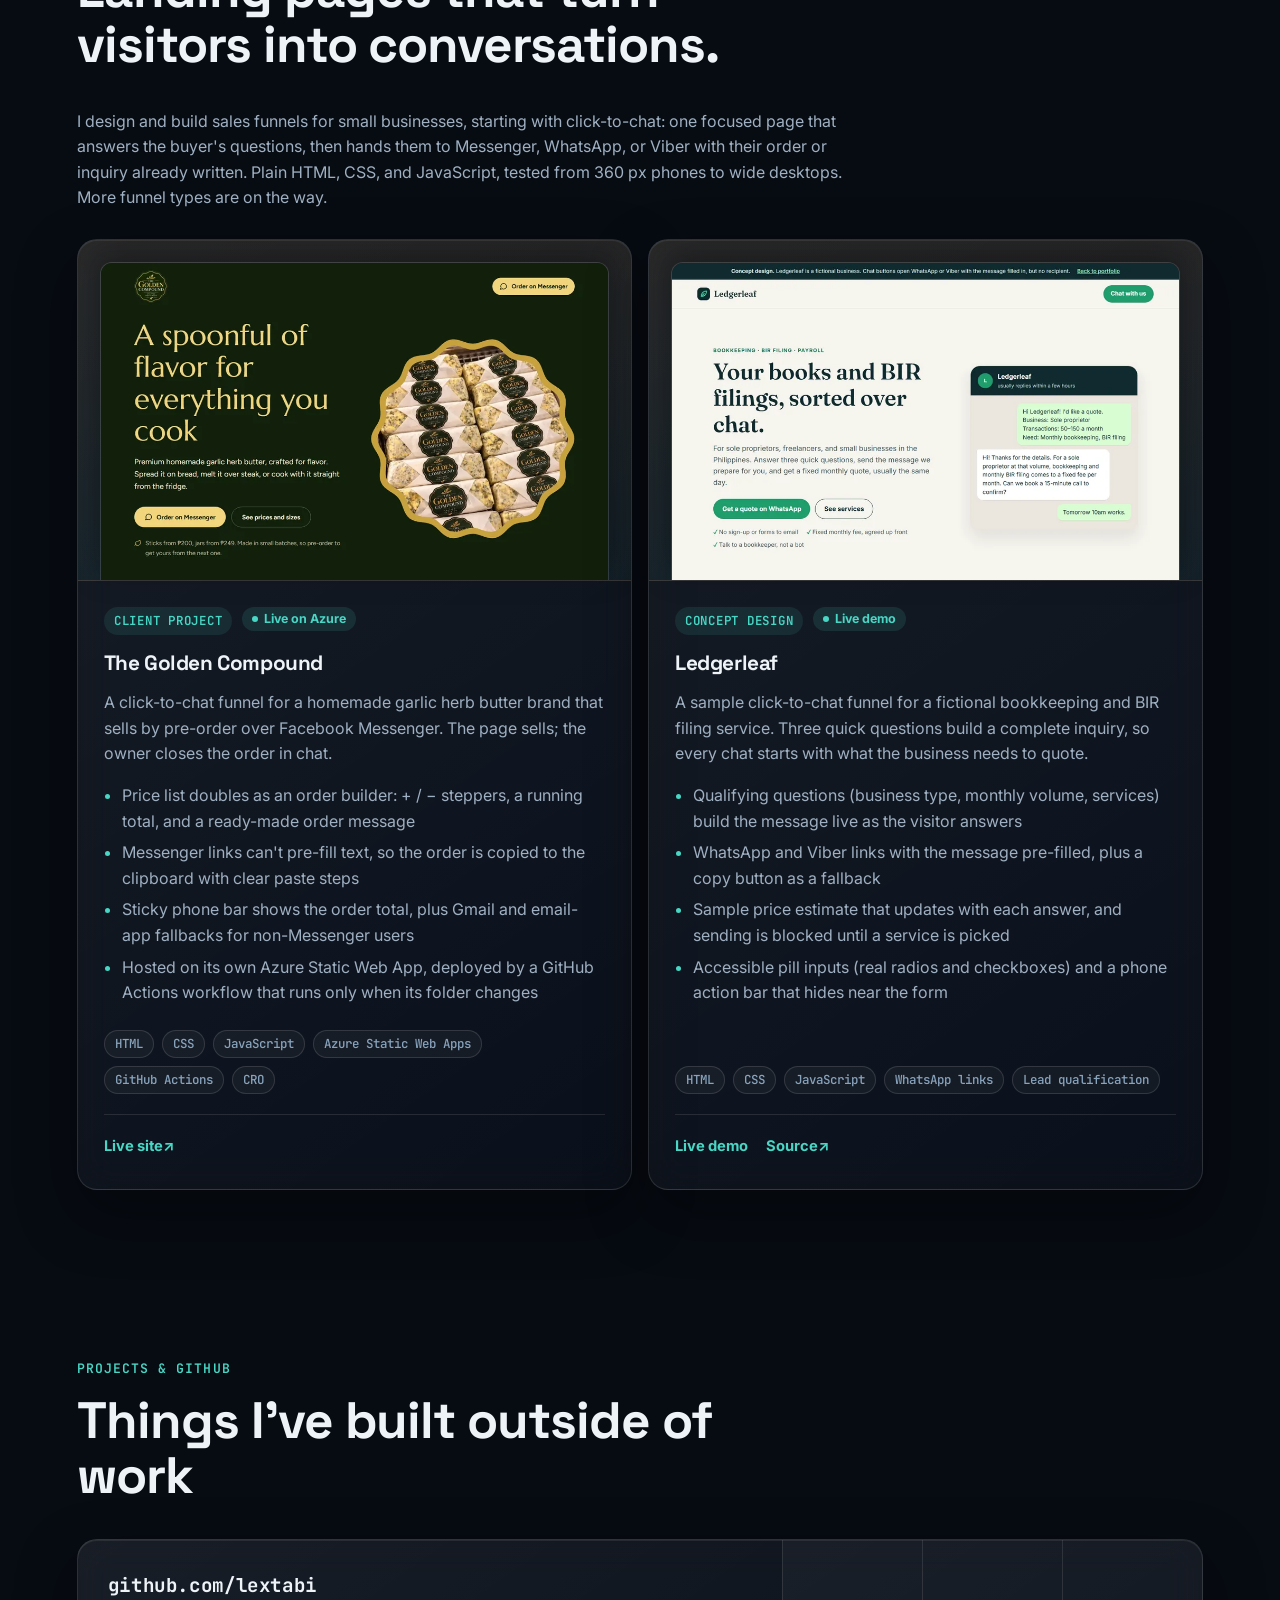
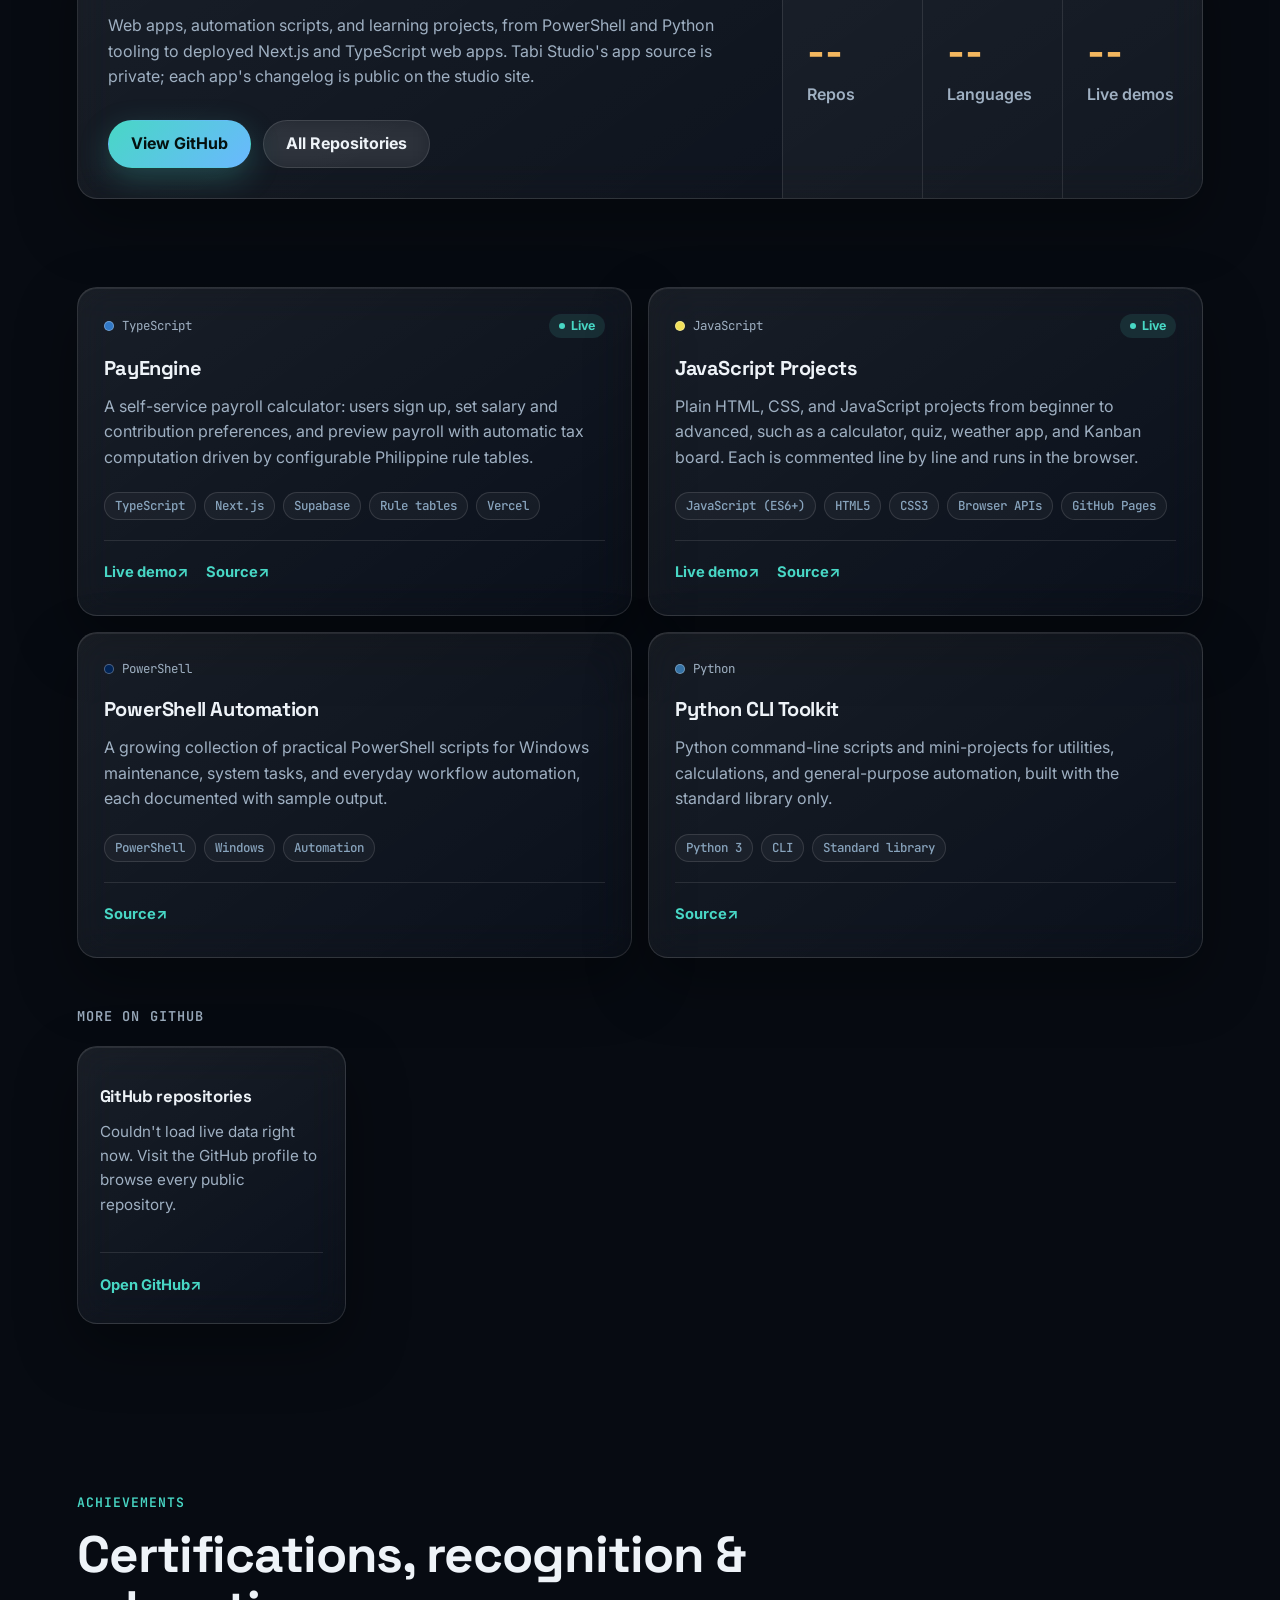
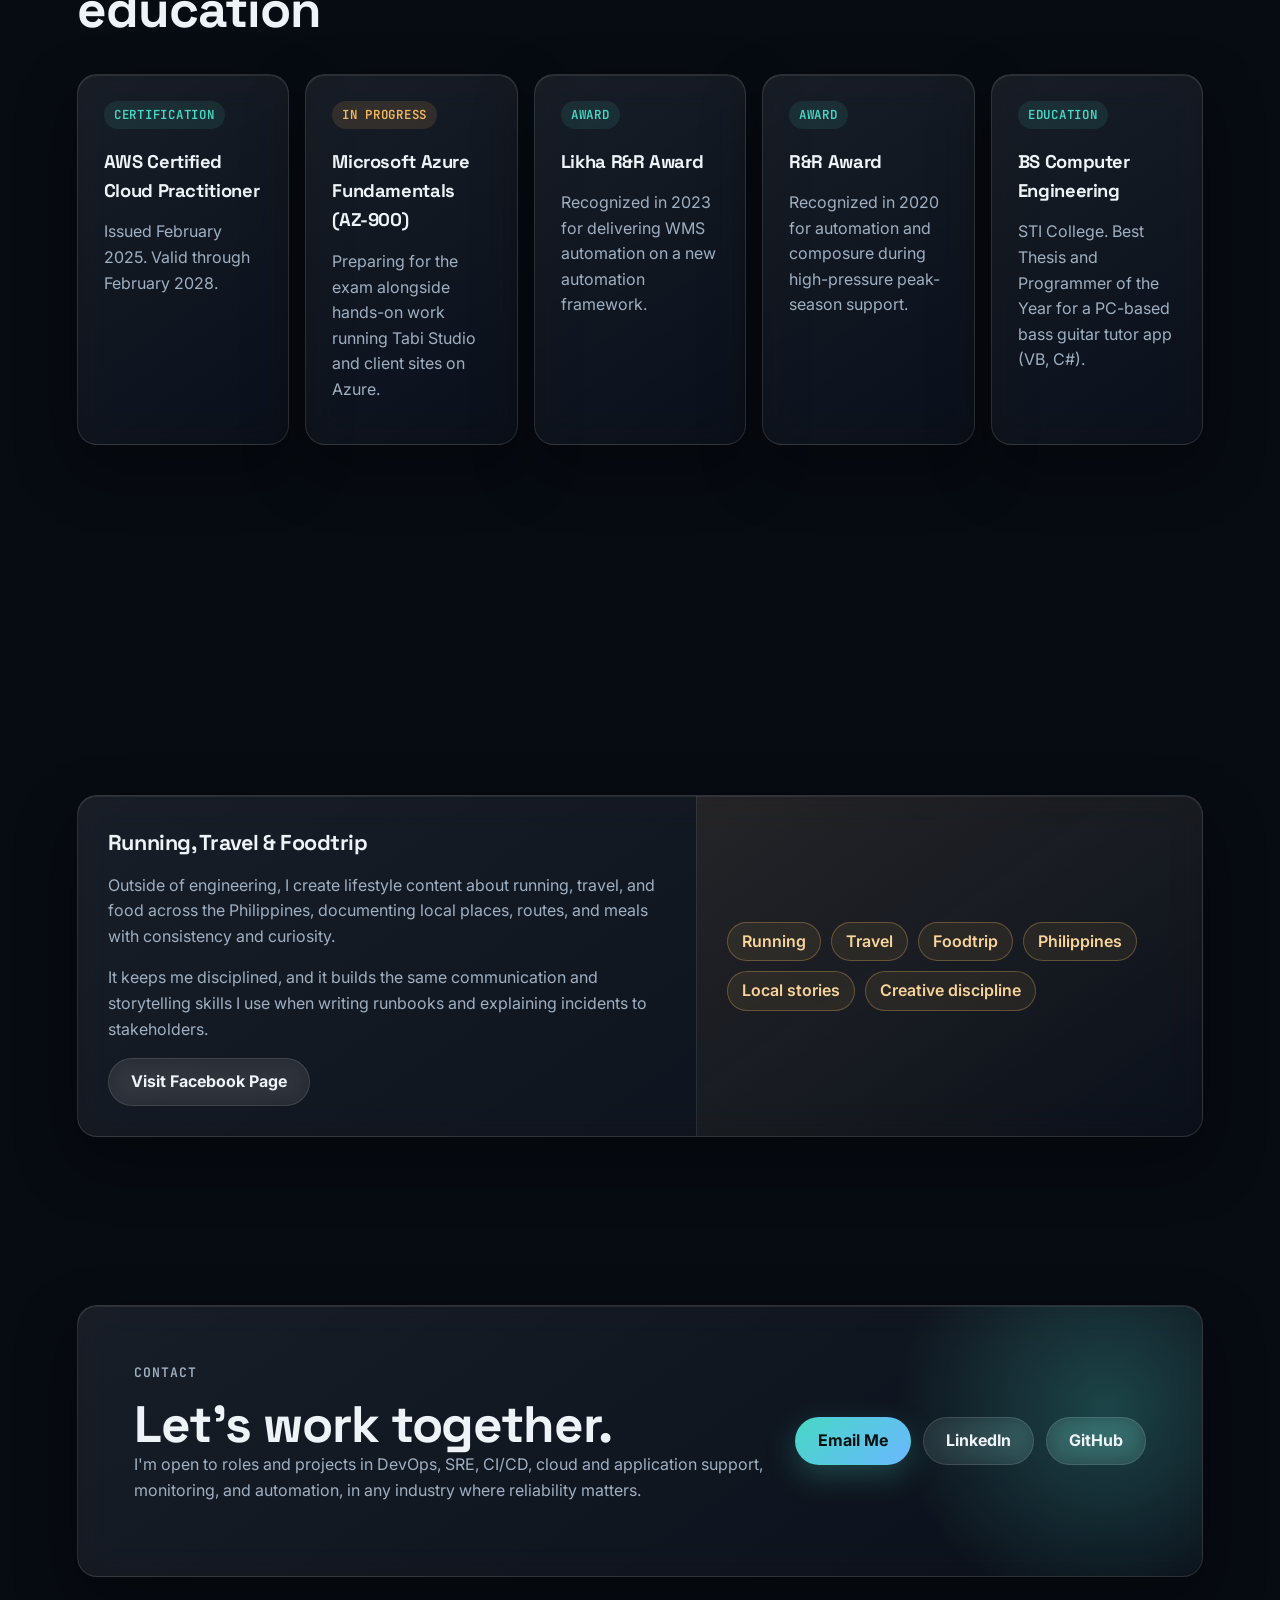
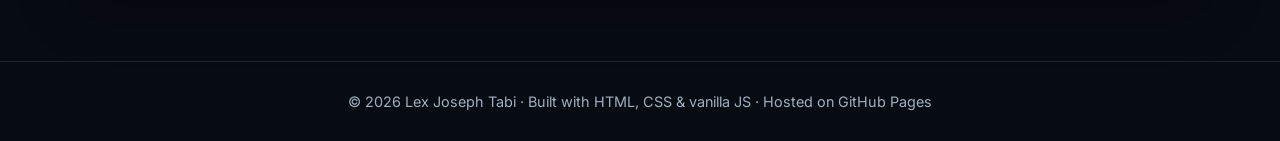
==== commit b0b89dfd: "Runling card updated to v0.19 LJT Co-Authored-By: Claude Opus 5.5 <noreply@anthropic.com>" ====
--- a/index.html
+++ b/index.html
@@ -428,7 +428,7 @@
                   <p>2D running life-sim powered by real steps</p>
                 </div>
               </div>
-              <span class="live-badge">Open testing · v0.18</span>
+              <span class="live-badge">Open testing · v0.19</span>
               <p>
                 Players build a runner that looks like them, then feed, train, and race it. Their real daily steps
                 from Health Connect set the runner's fitness, so walking more makes them stronger.
@@ -437,6 +437,7 @@
                 <li>Godot 4 client plus a custom Kotlin plugin that reads steps from Android Health Connect</li>
                 <li>Supabase backend (Postgres, email-code accounts) with a TypeScript edge function that owns all game rules and saves</li>
                 <li>Daily events with real players, simulated AI races, and an economy tuned with a 30-day balance model</li>
+                <li>Social features: friends, clubs, chat, and live race rooms run on the server, which pays every runner with optimistic locking on each save</li>
                 <li>PowerShell build, release, and deploy scripts; Python tooling for versioning and asset sync</li>
               </ul>
               <ul class="chip-list small">
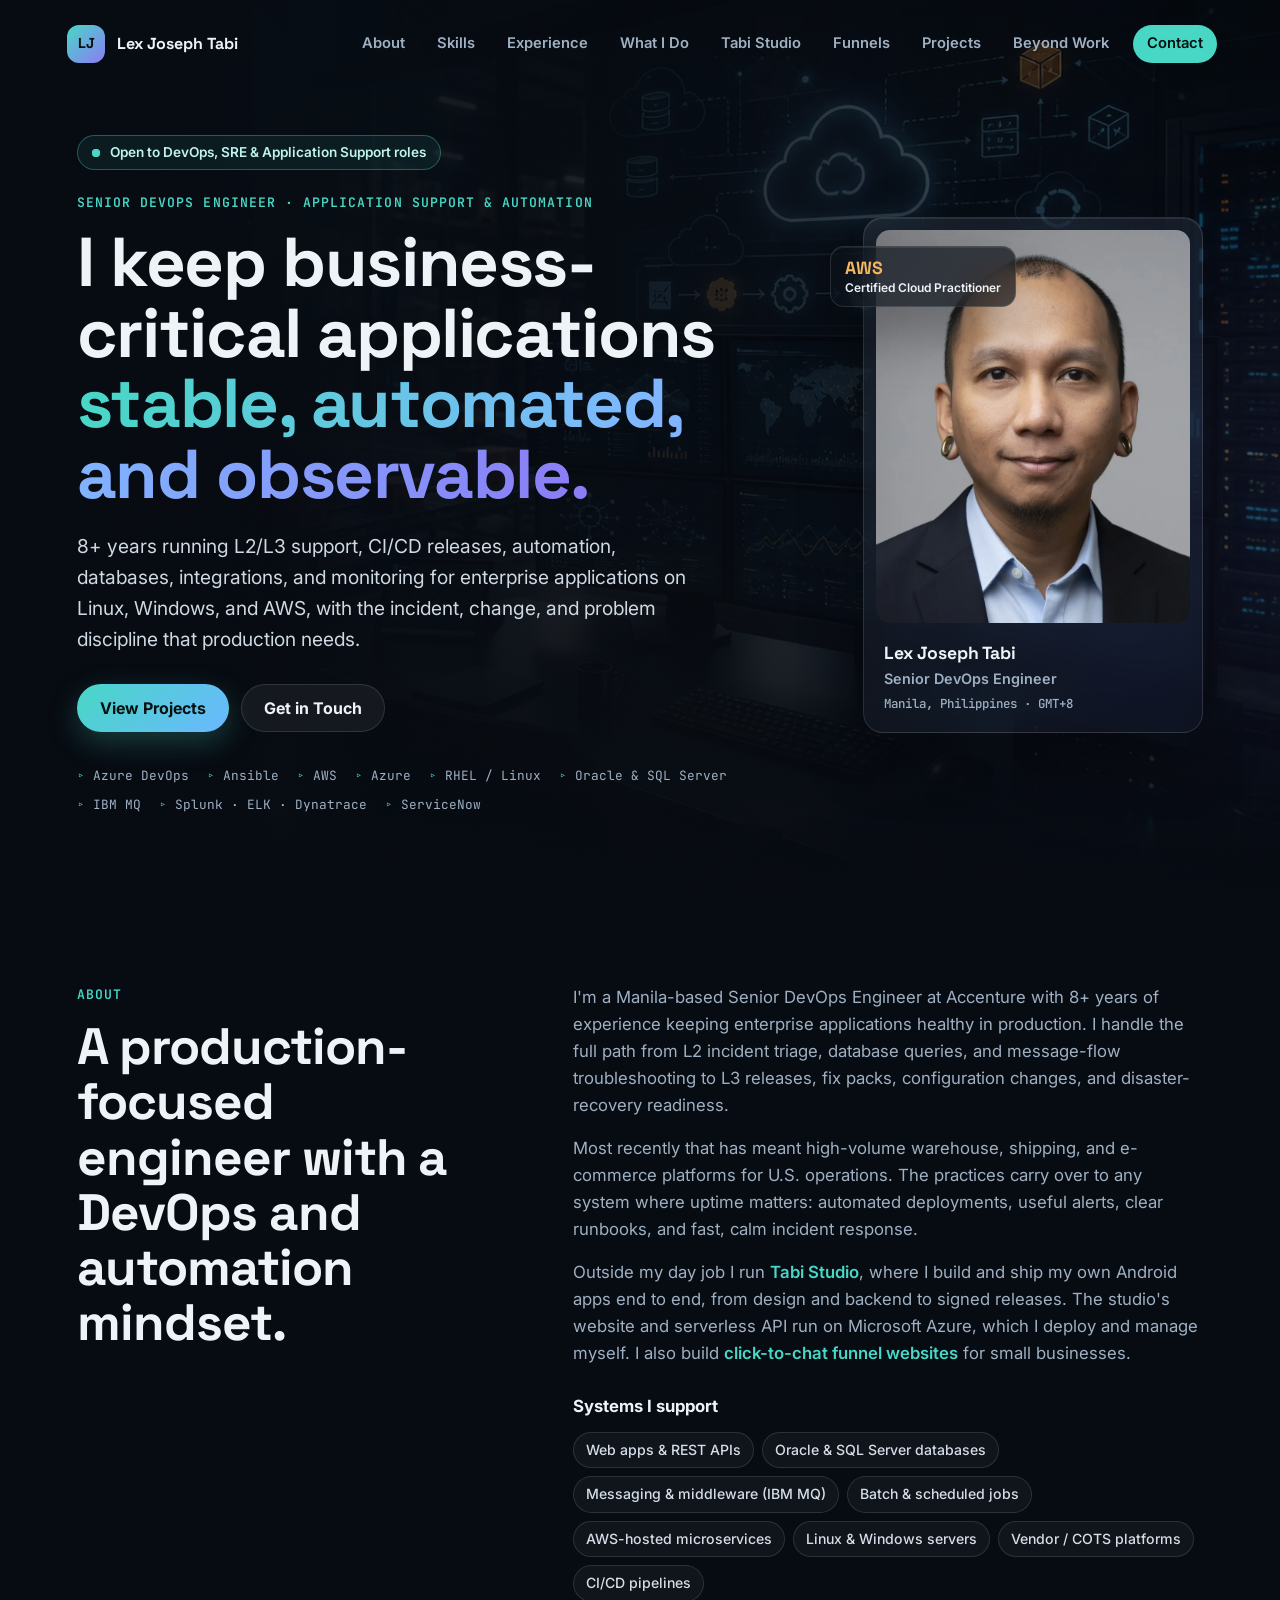
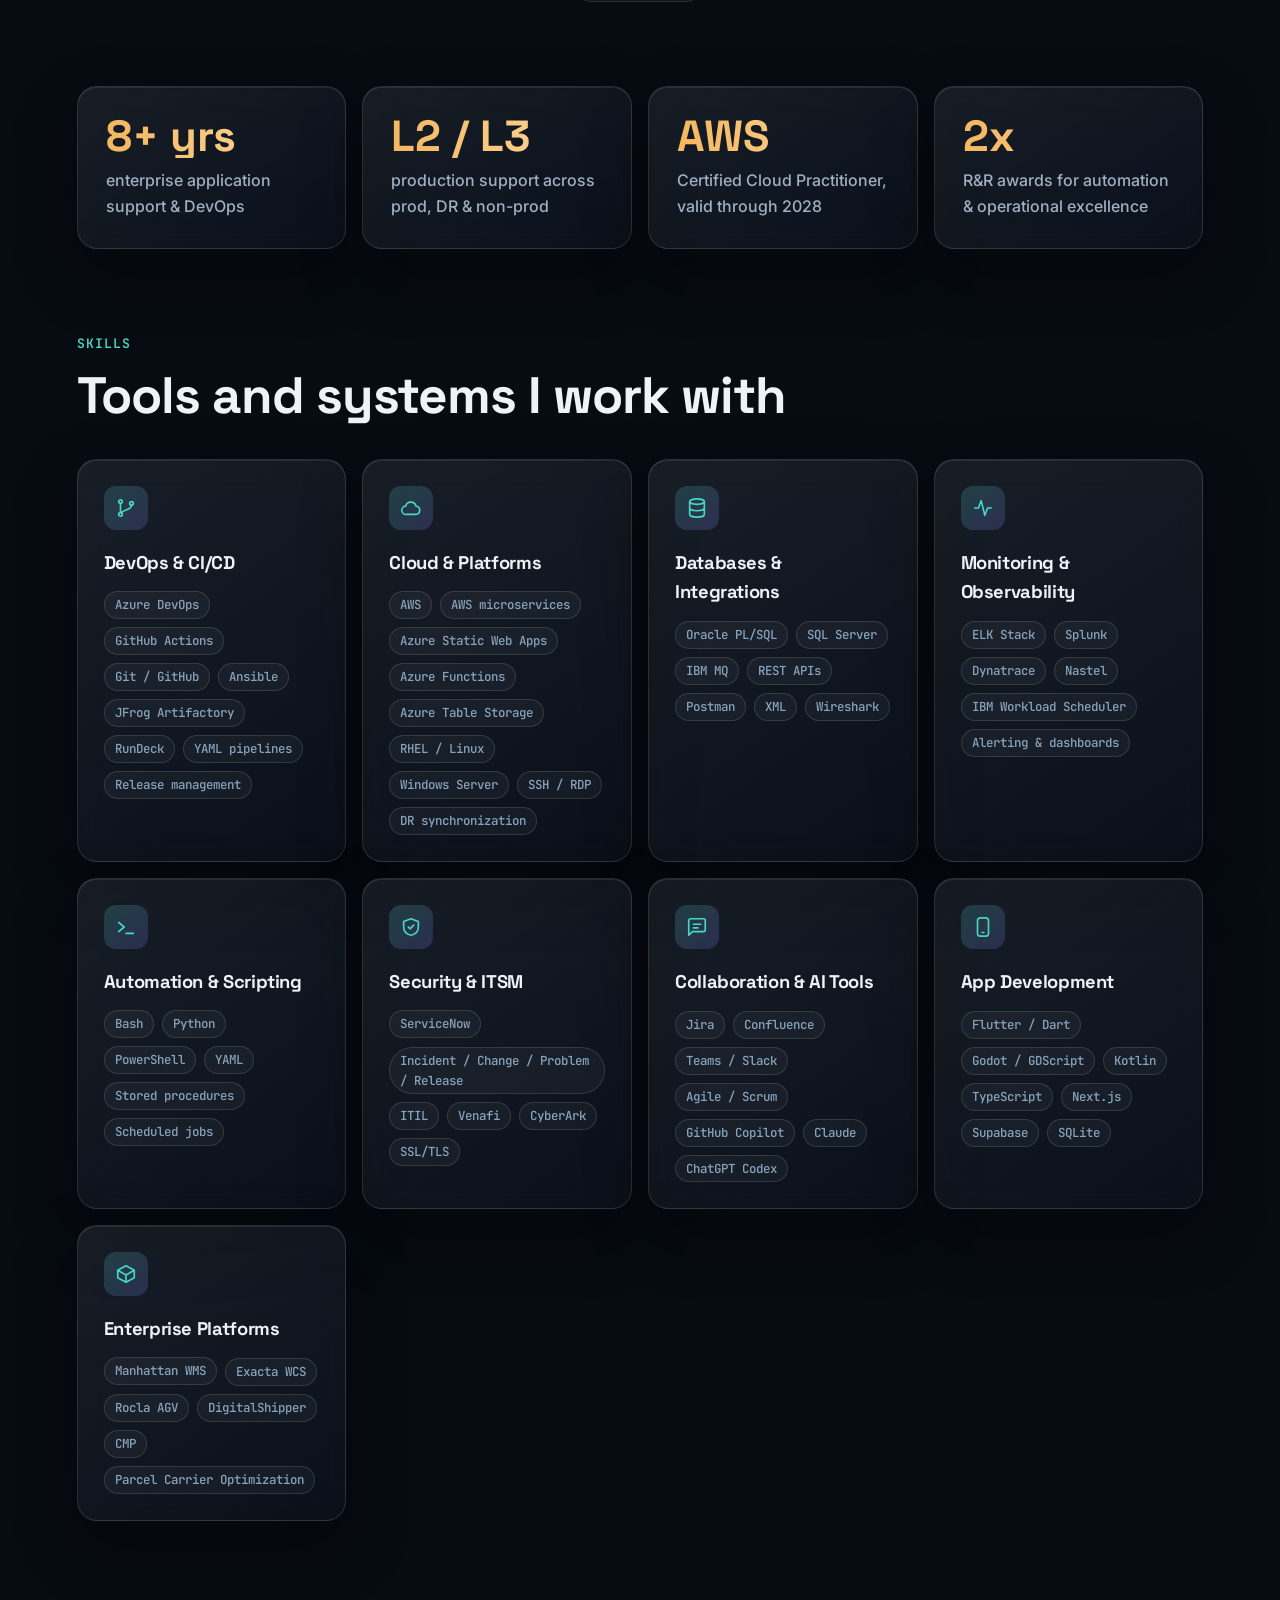
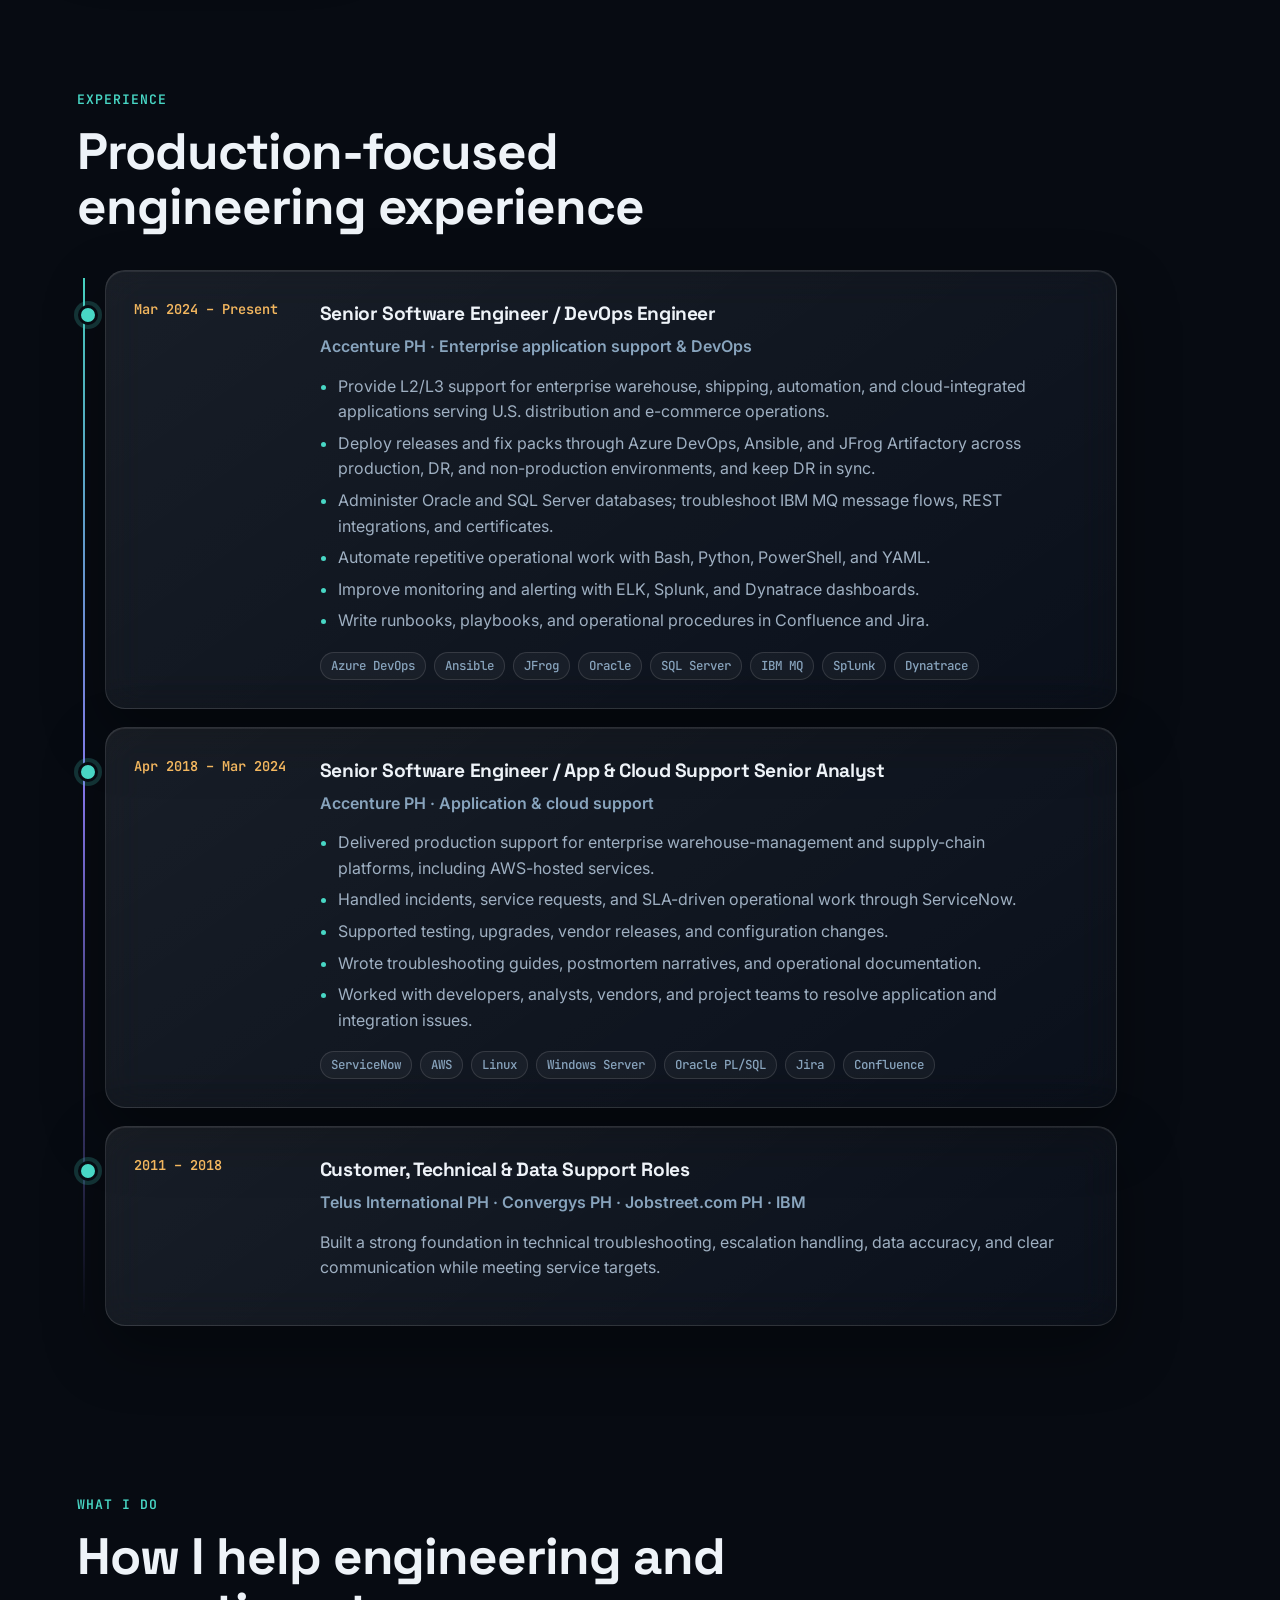
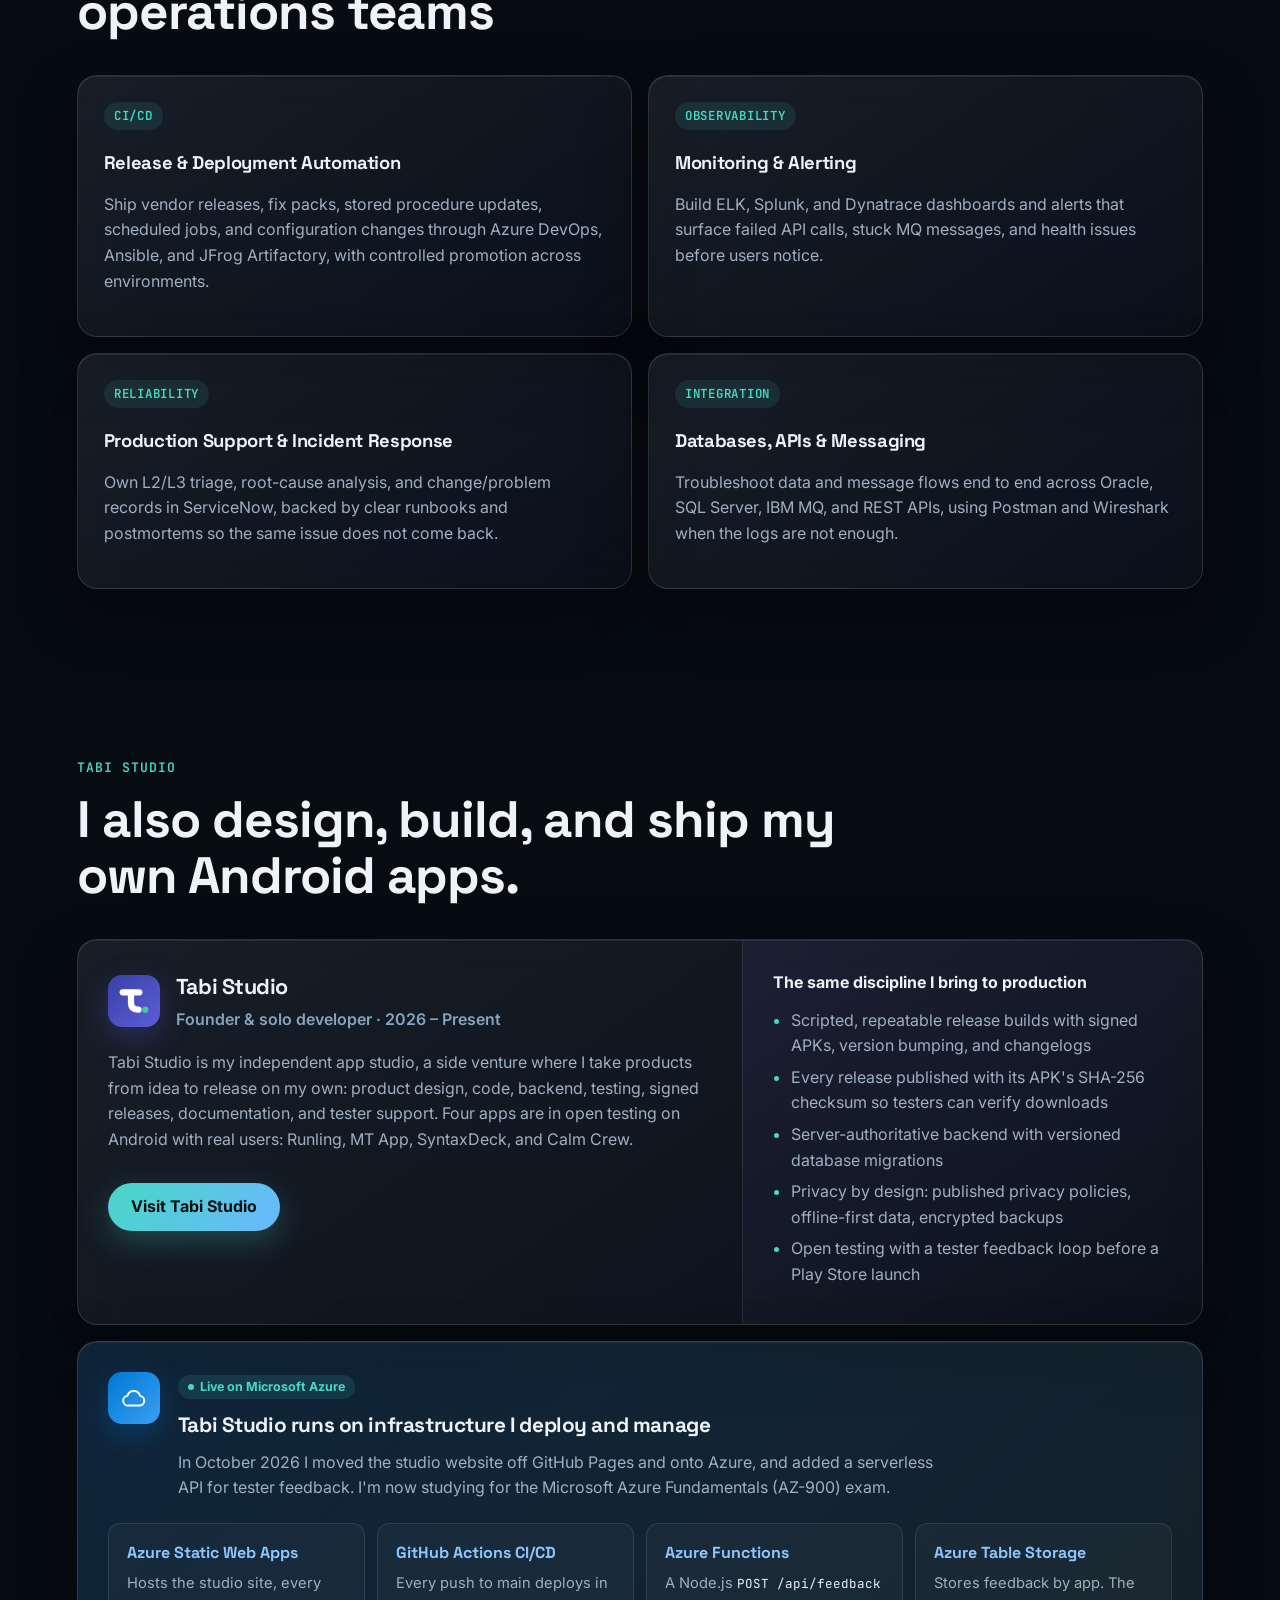
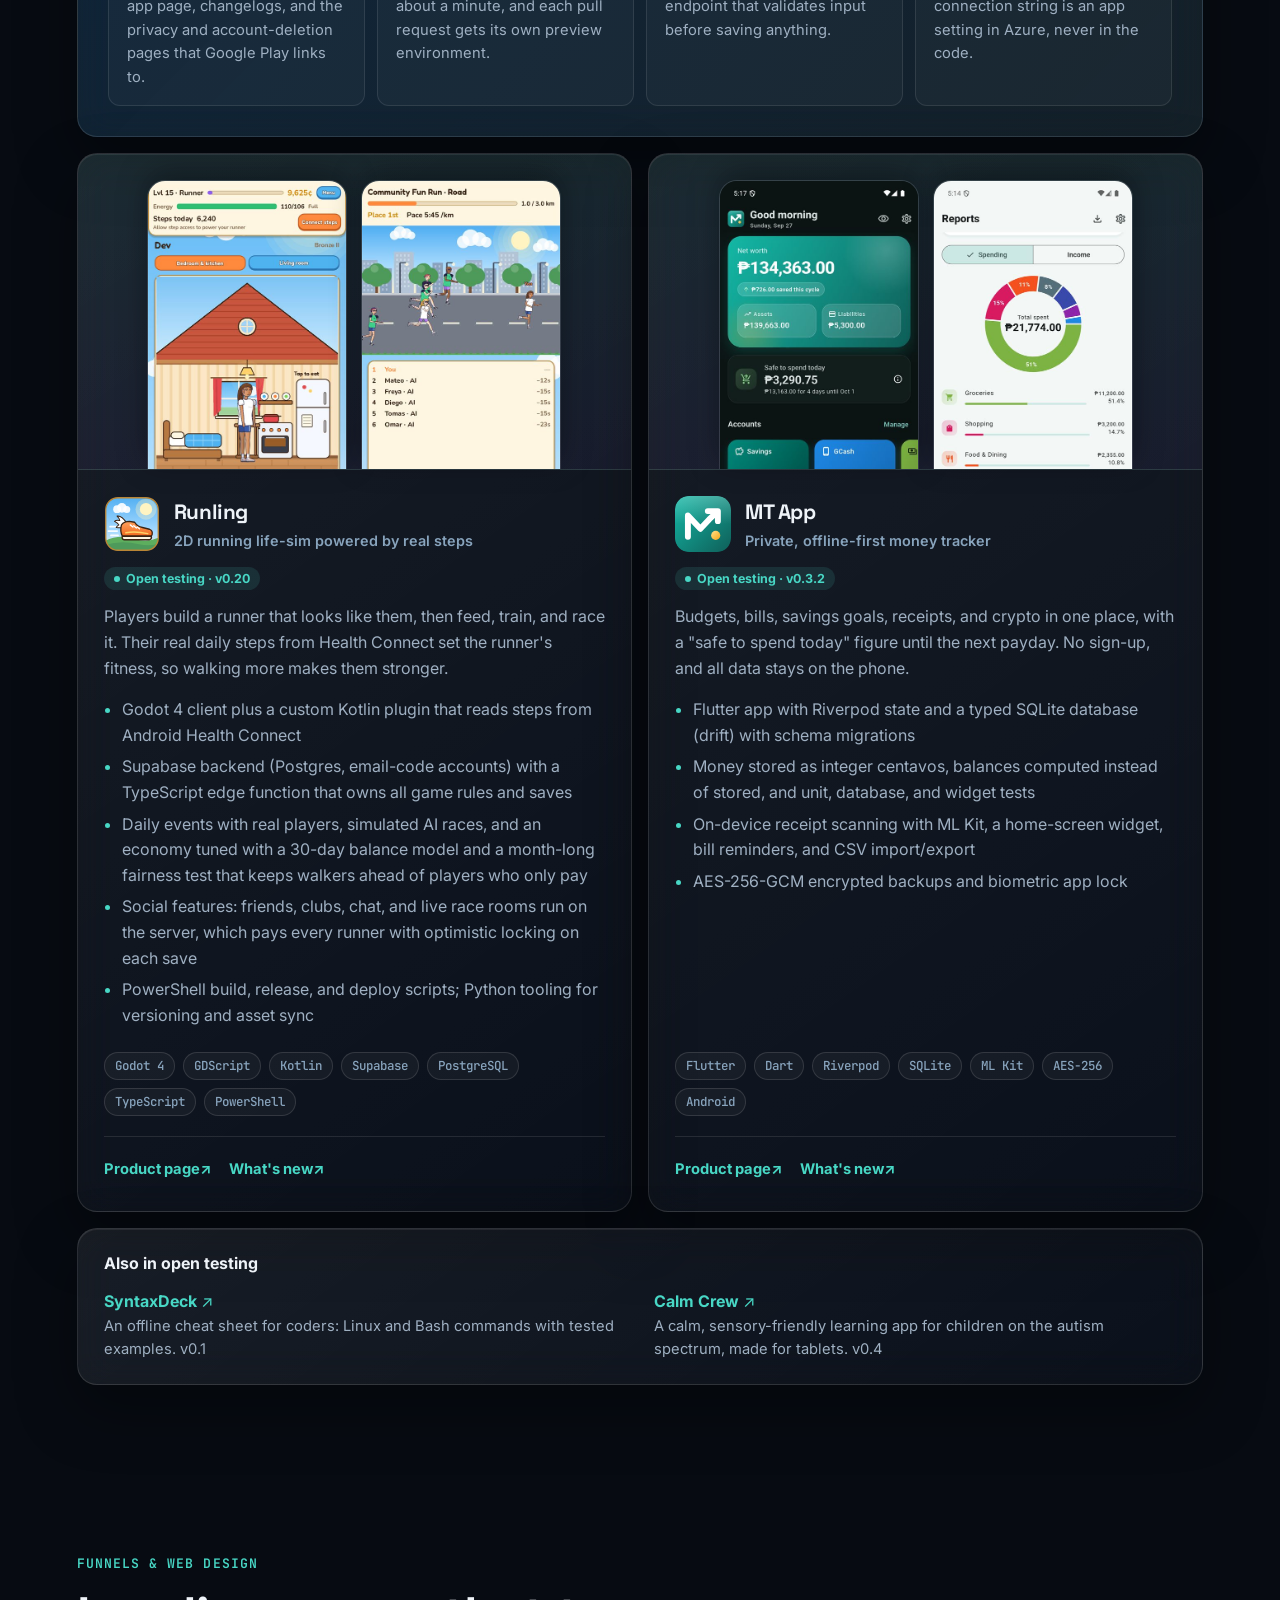
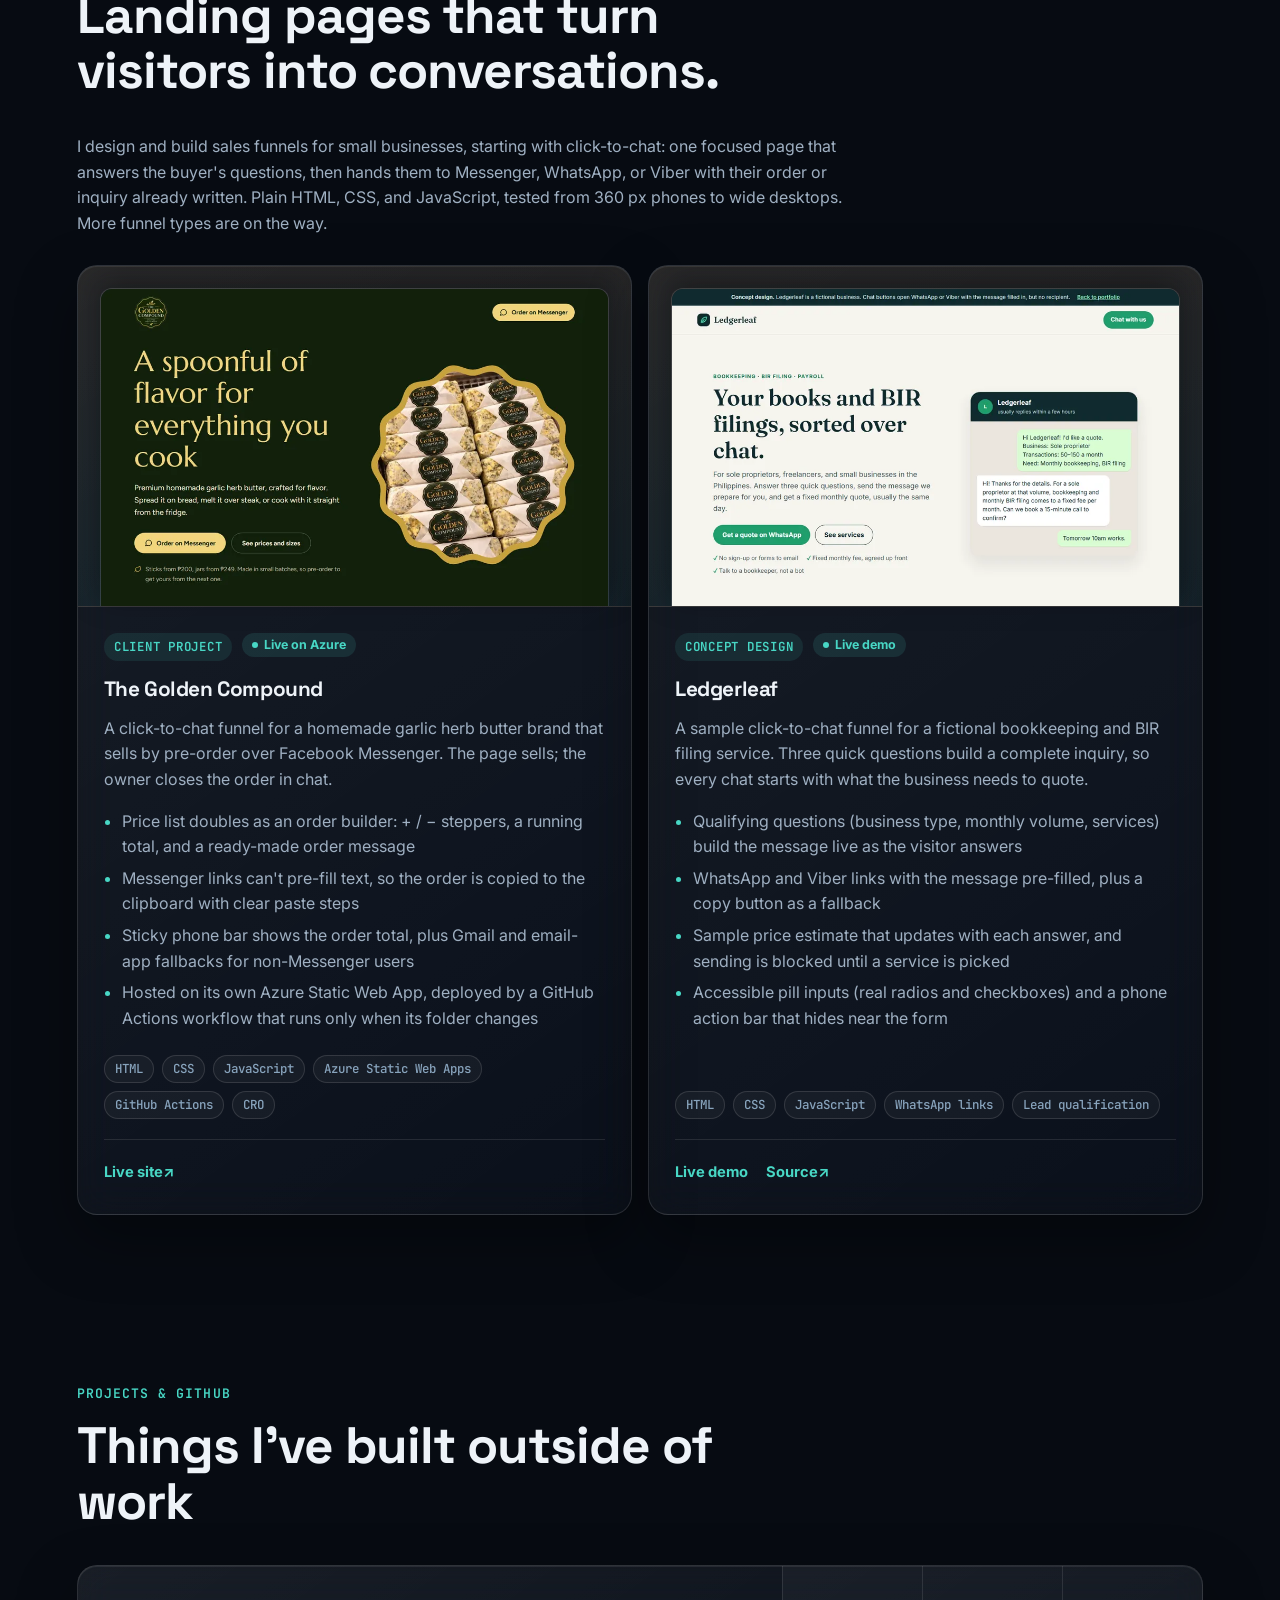
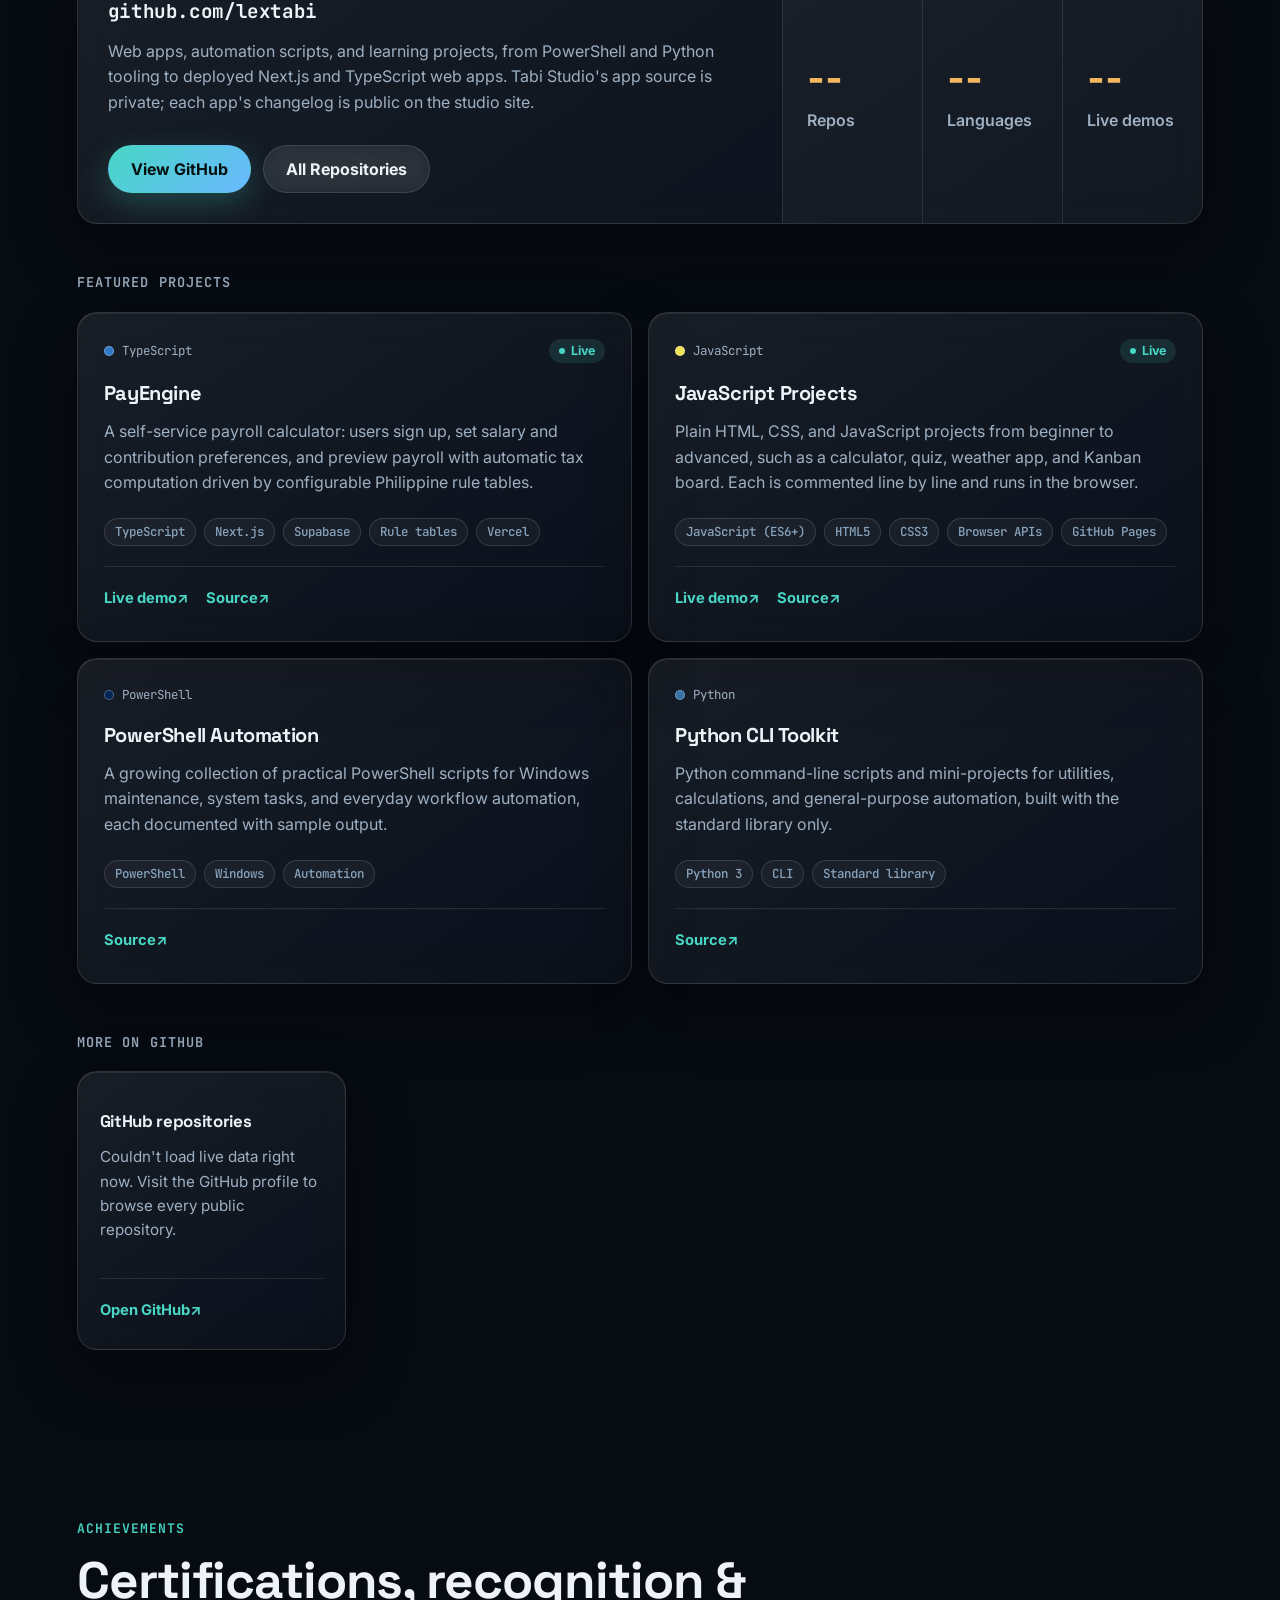
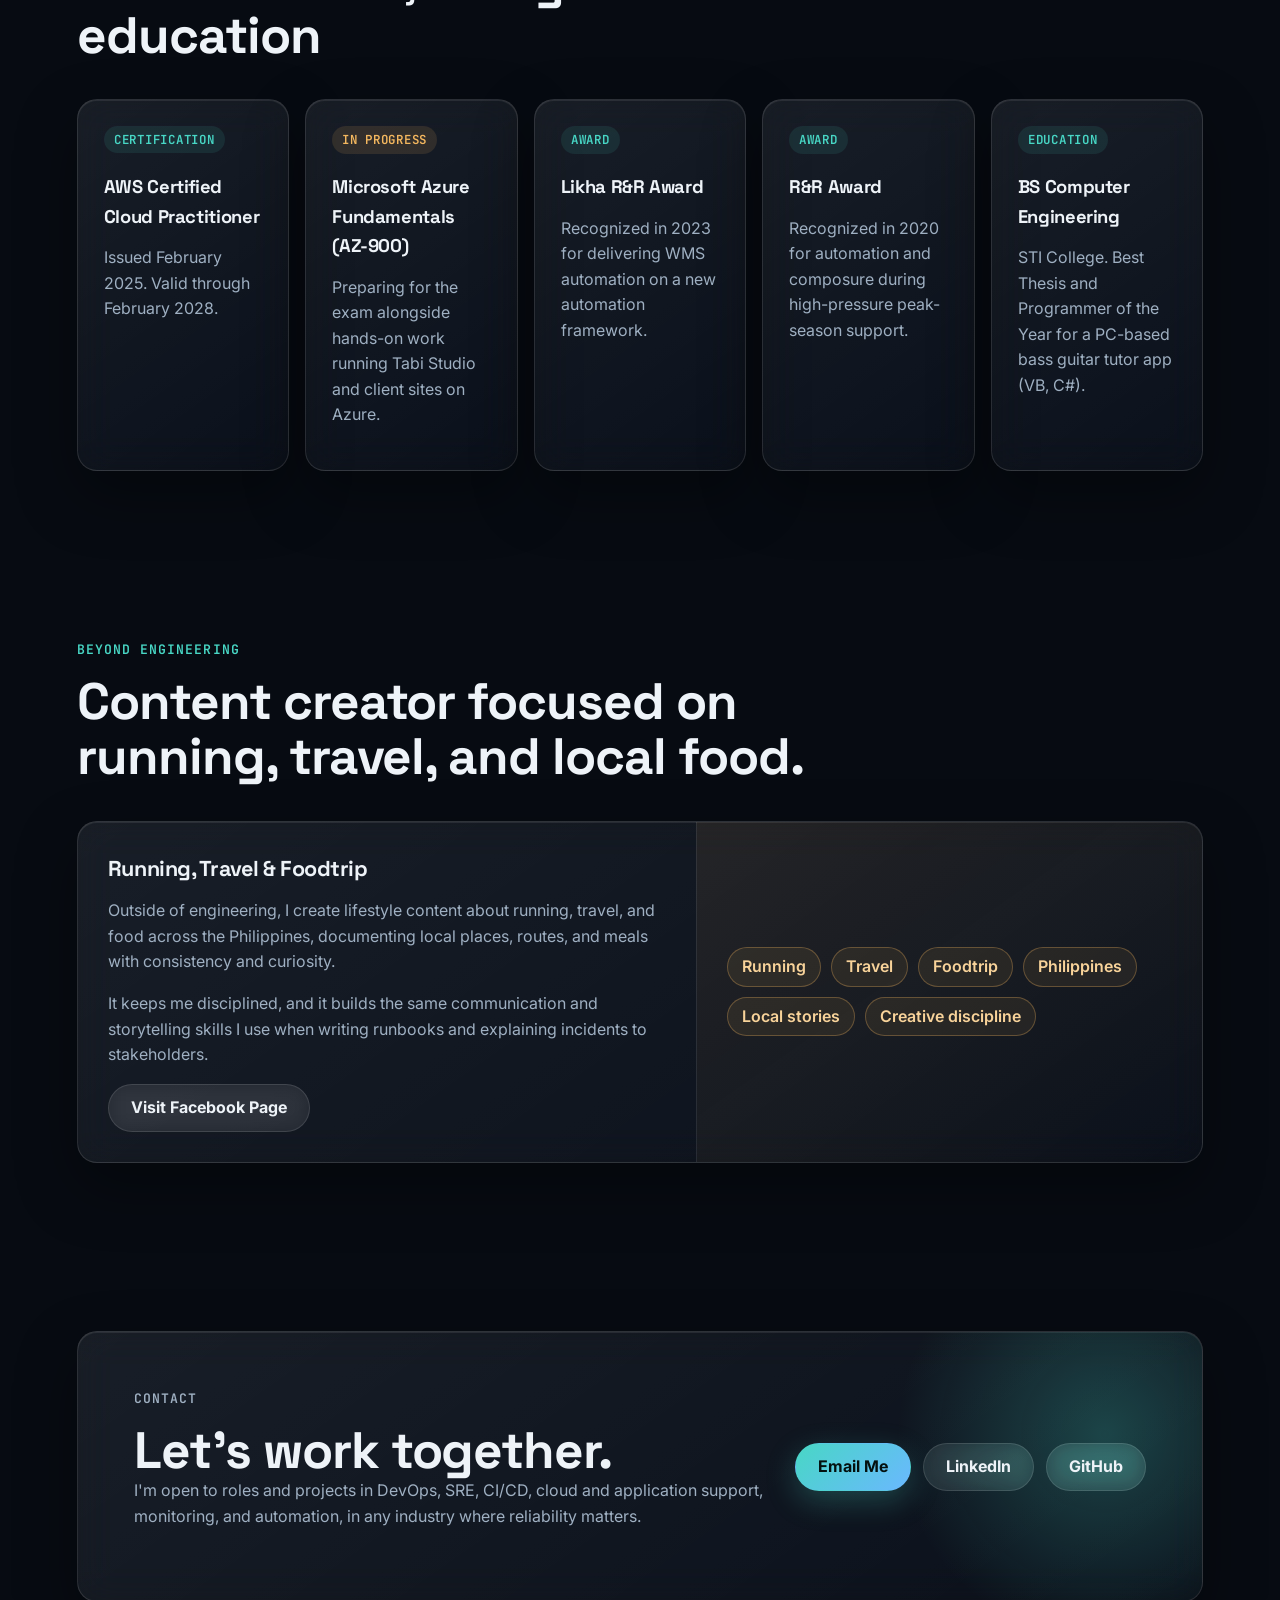
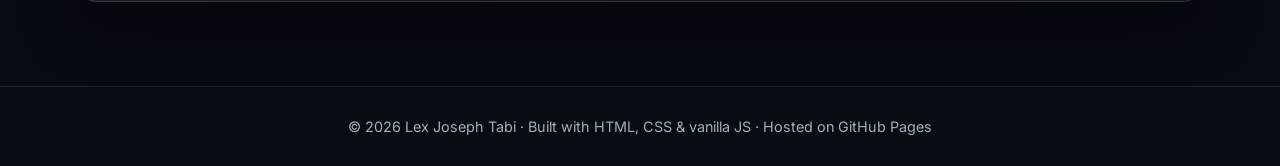
==== commit 01c53845: "Runling card updated to v0.20 LJT Co-Authored-By: Claude Opus 5.5 <noreply@anthropic.com>" ====
--- a/index.html
+++ b/index.html
@@ -428,7 +428,7 @@
                   <p>2D running life-sim powered by real steps</p>
                 </div>
               </div>
-              <span class="live-badge">Open testing · v0.19</span>
+              <span class="live-badge">Open testing · v0.20</span>
               <p>
                 Players build a runner that looks like them, then feed, train, and race it. Their real daily steps
                 from Health Connect set the runner's fitness, so walking more makes them stronger.
@@ -436,7 +436,7 @@
               <ul class="bullets">
                 <li>Godot 4 client plus a custom Kotlin plugin that reads steps from Android Health Connect</li>
                 <li>Supabase backend (Postgres, email-code accounts) with a TypeScript edge function that owns all game rules and saves</li>
-                <li>Daily events with real players, simulated AI races, and an economy tuned with a 30-day balance model</li>
+                <li>Daily events with real players, simulated AI races, and an economy tuned with a 30-day balance model and a month-long fairness test that keeps walkers ahead of players who only pay</li>
                 <li>Social features: friends, clubs, chat, and live race rooms run on the server, which pays every runner with optimistic locking on each save</li>
                 <li>PowerShell build, release, and deploy scripts; Python tooling for versioning and asset sync</li>
               </ul>
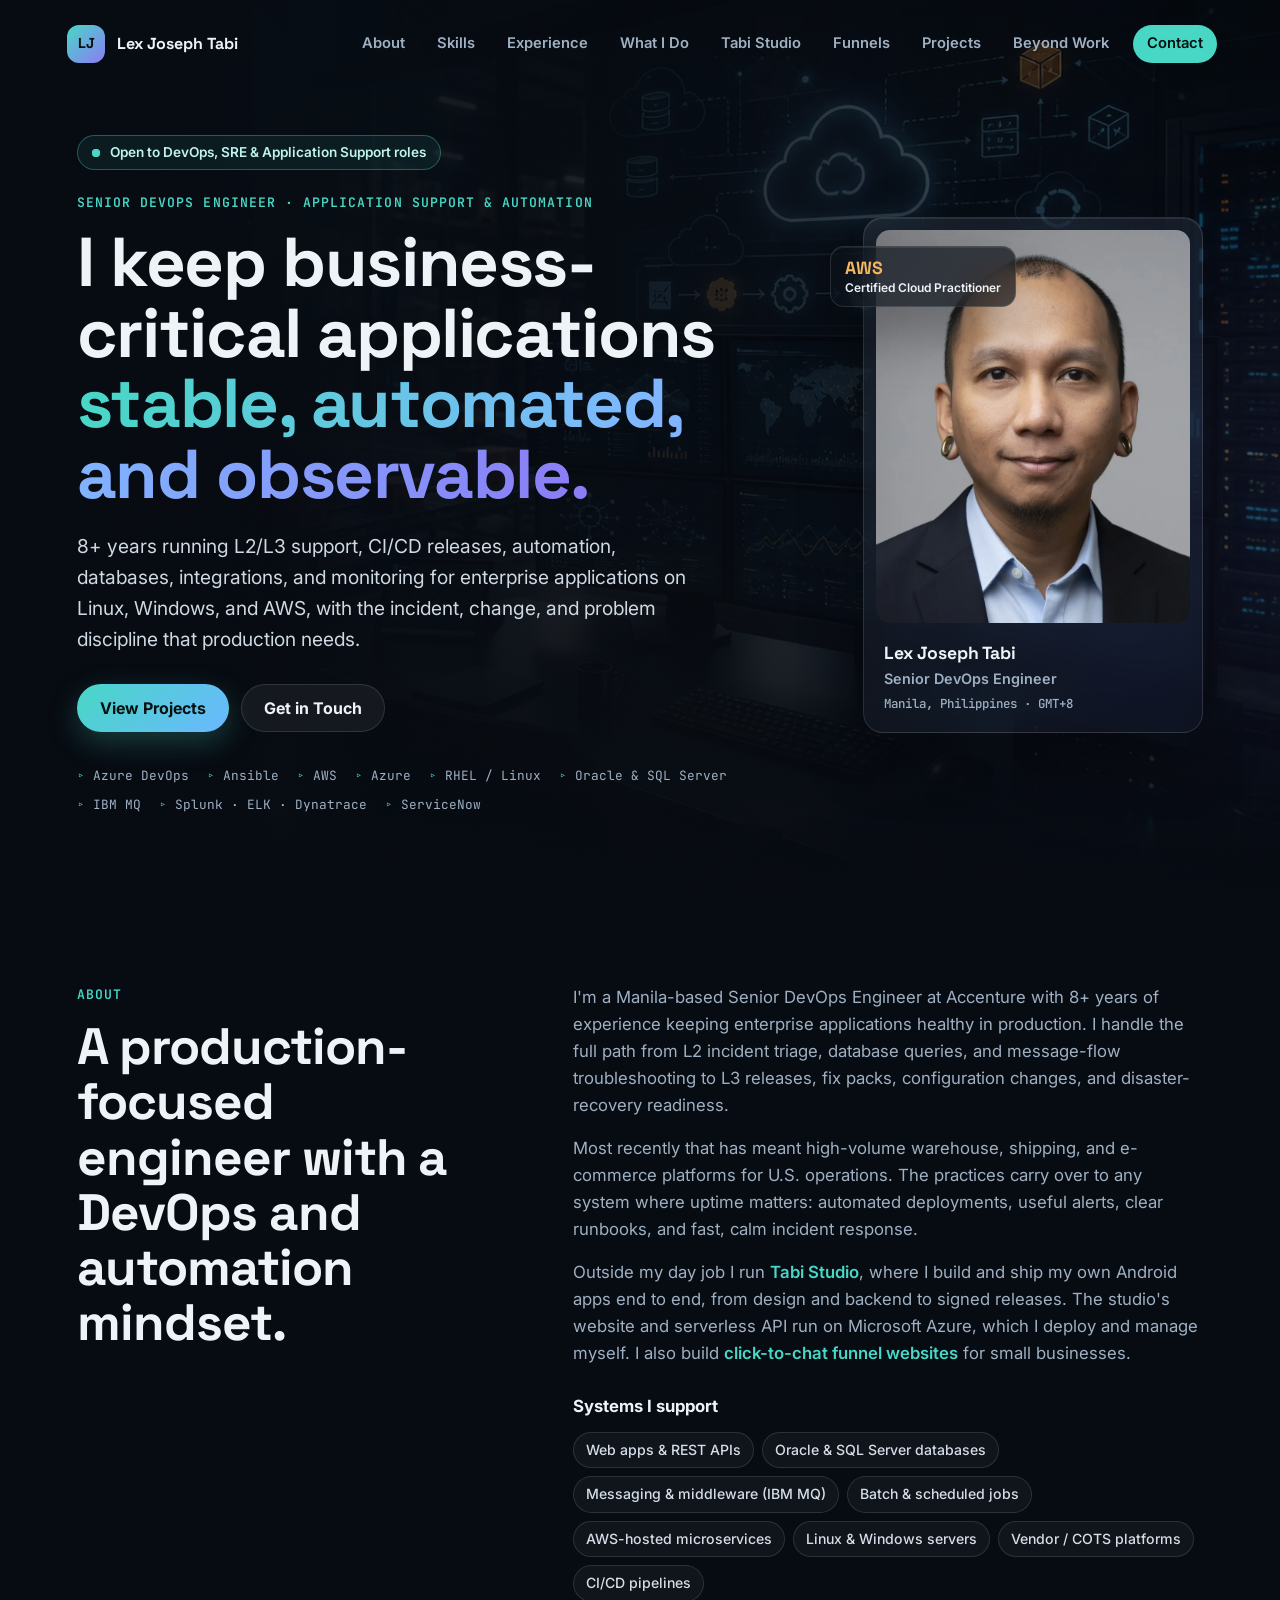
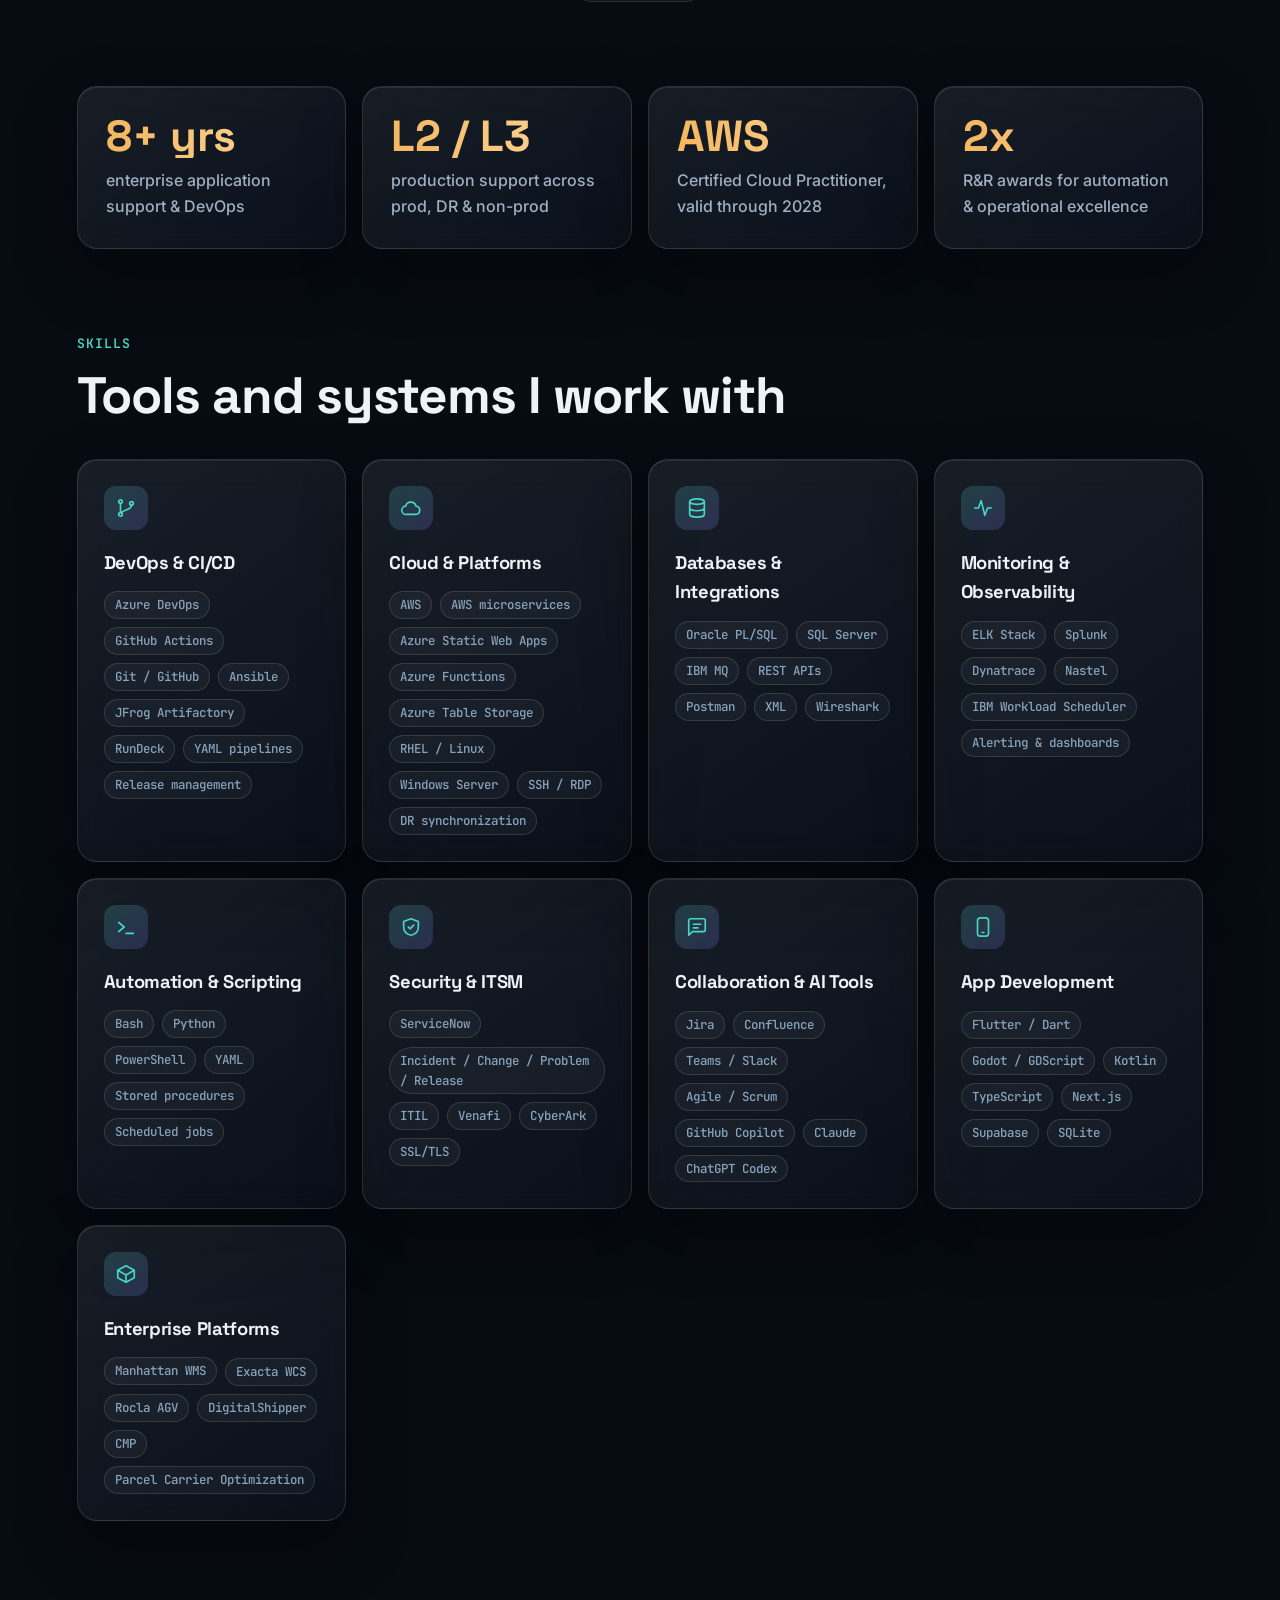
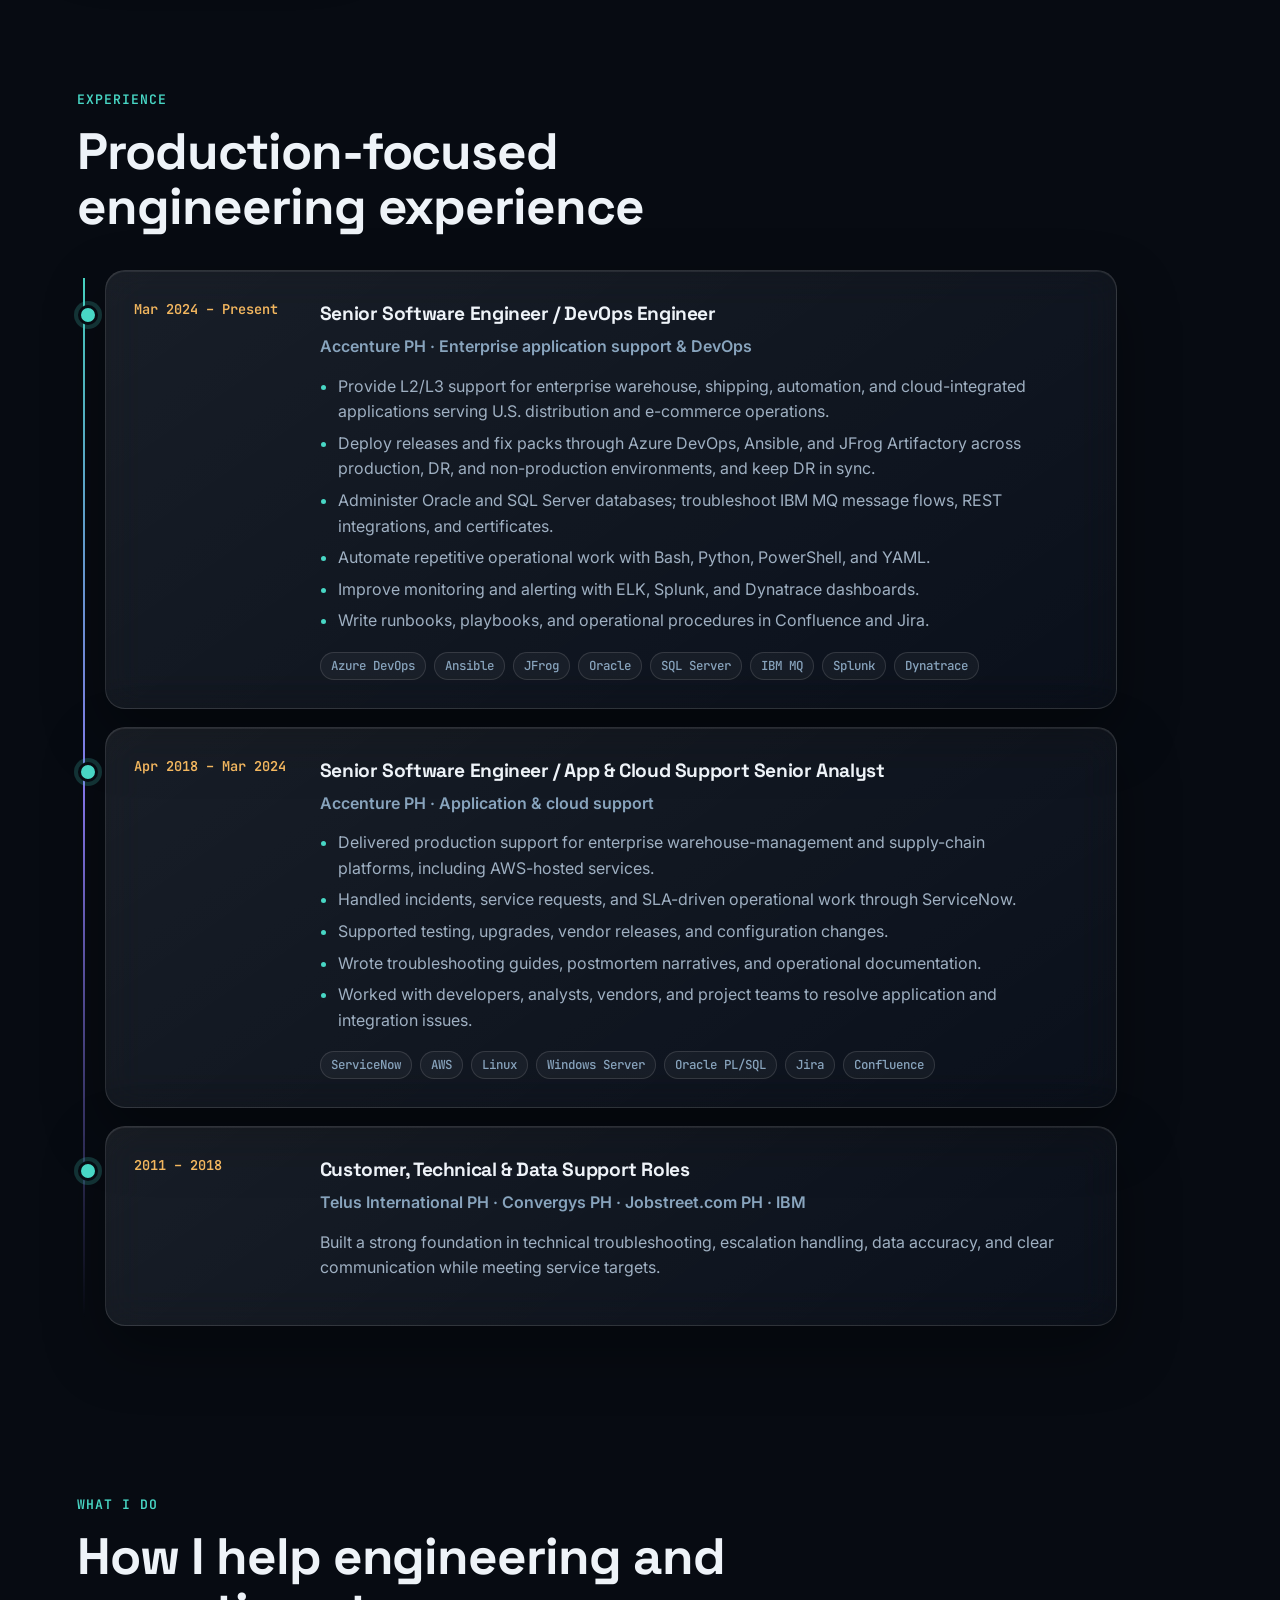
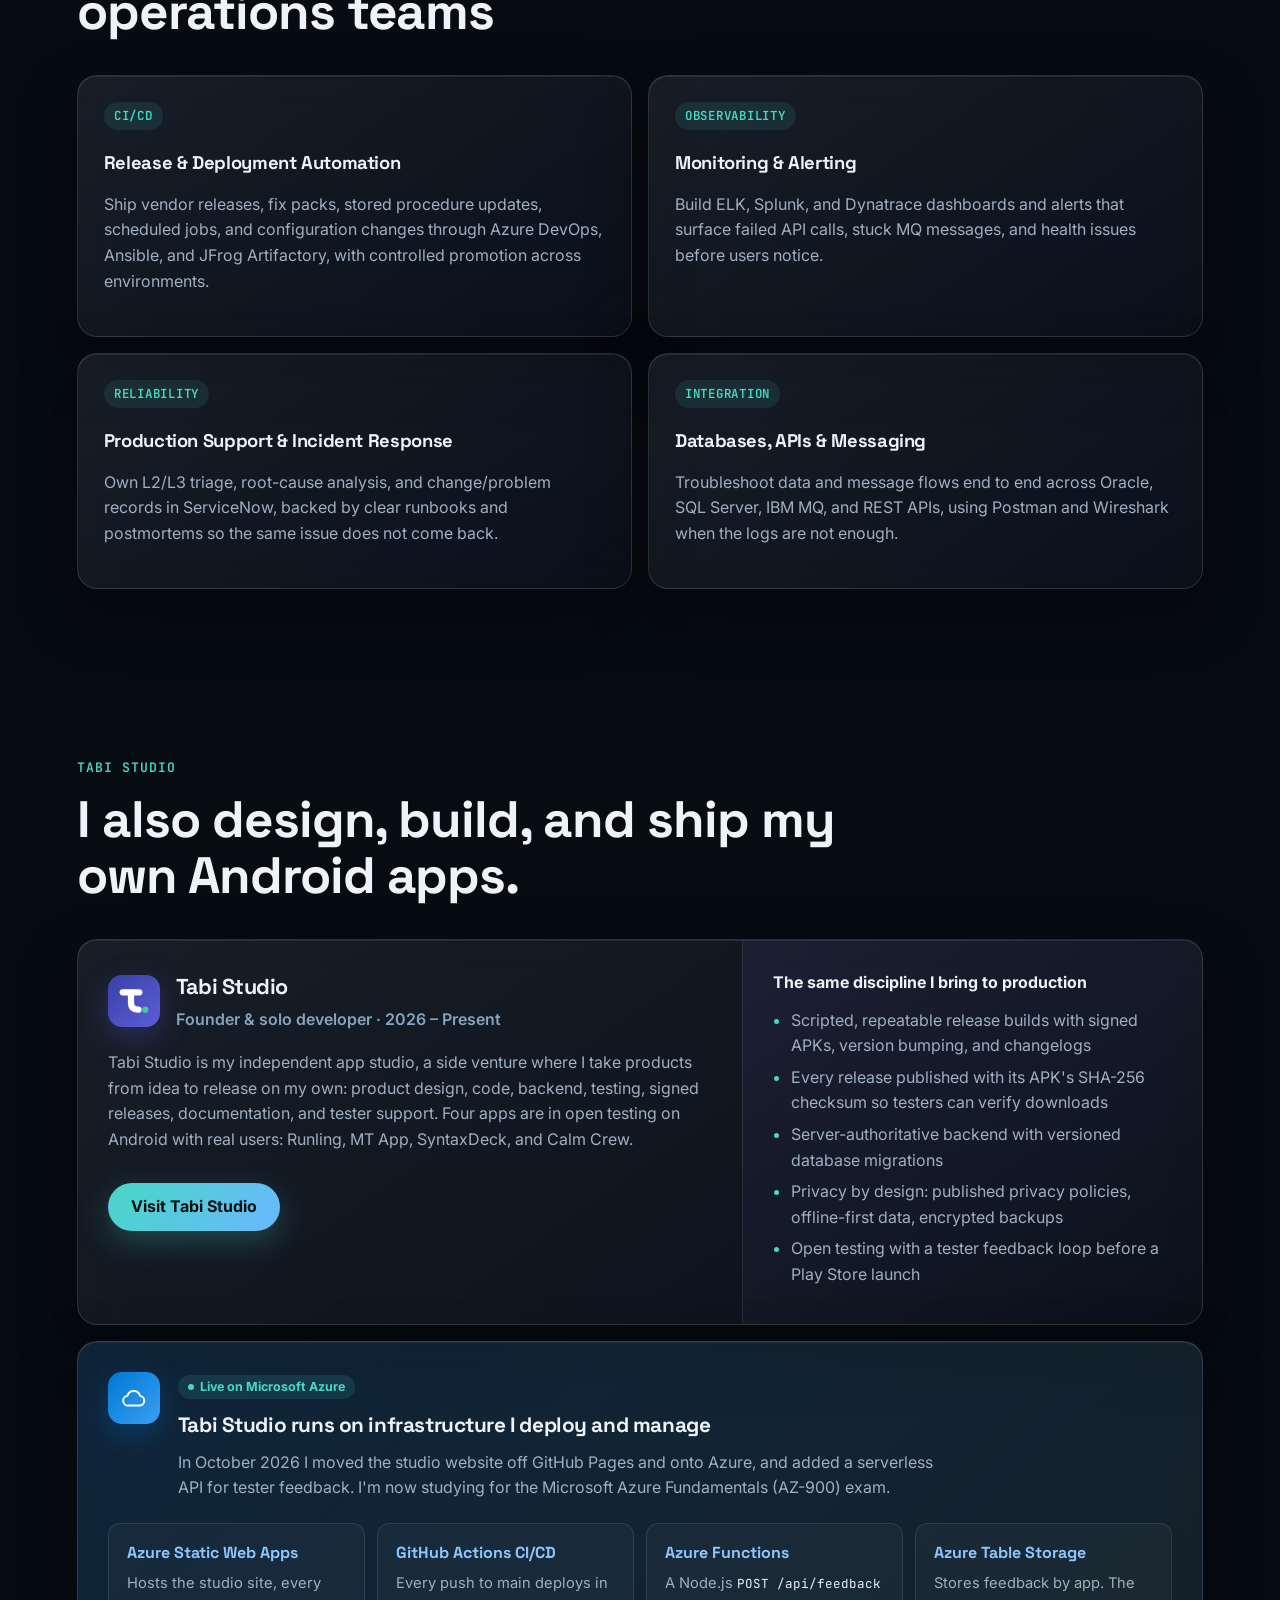
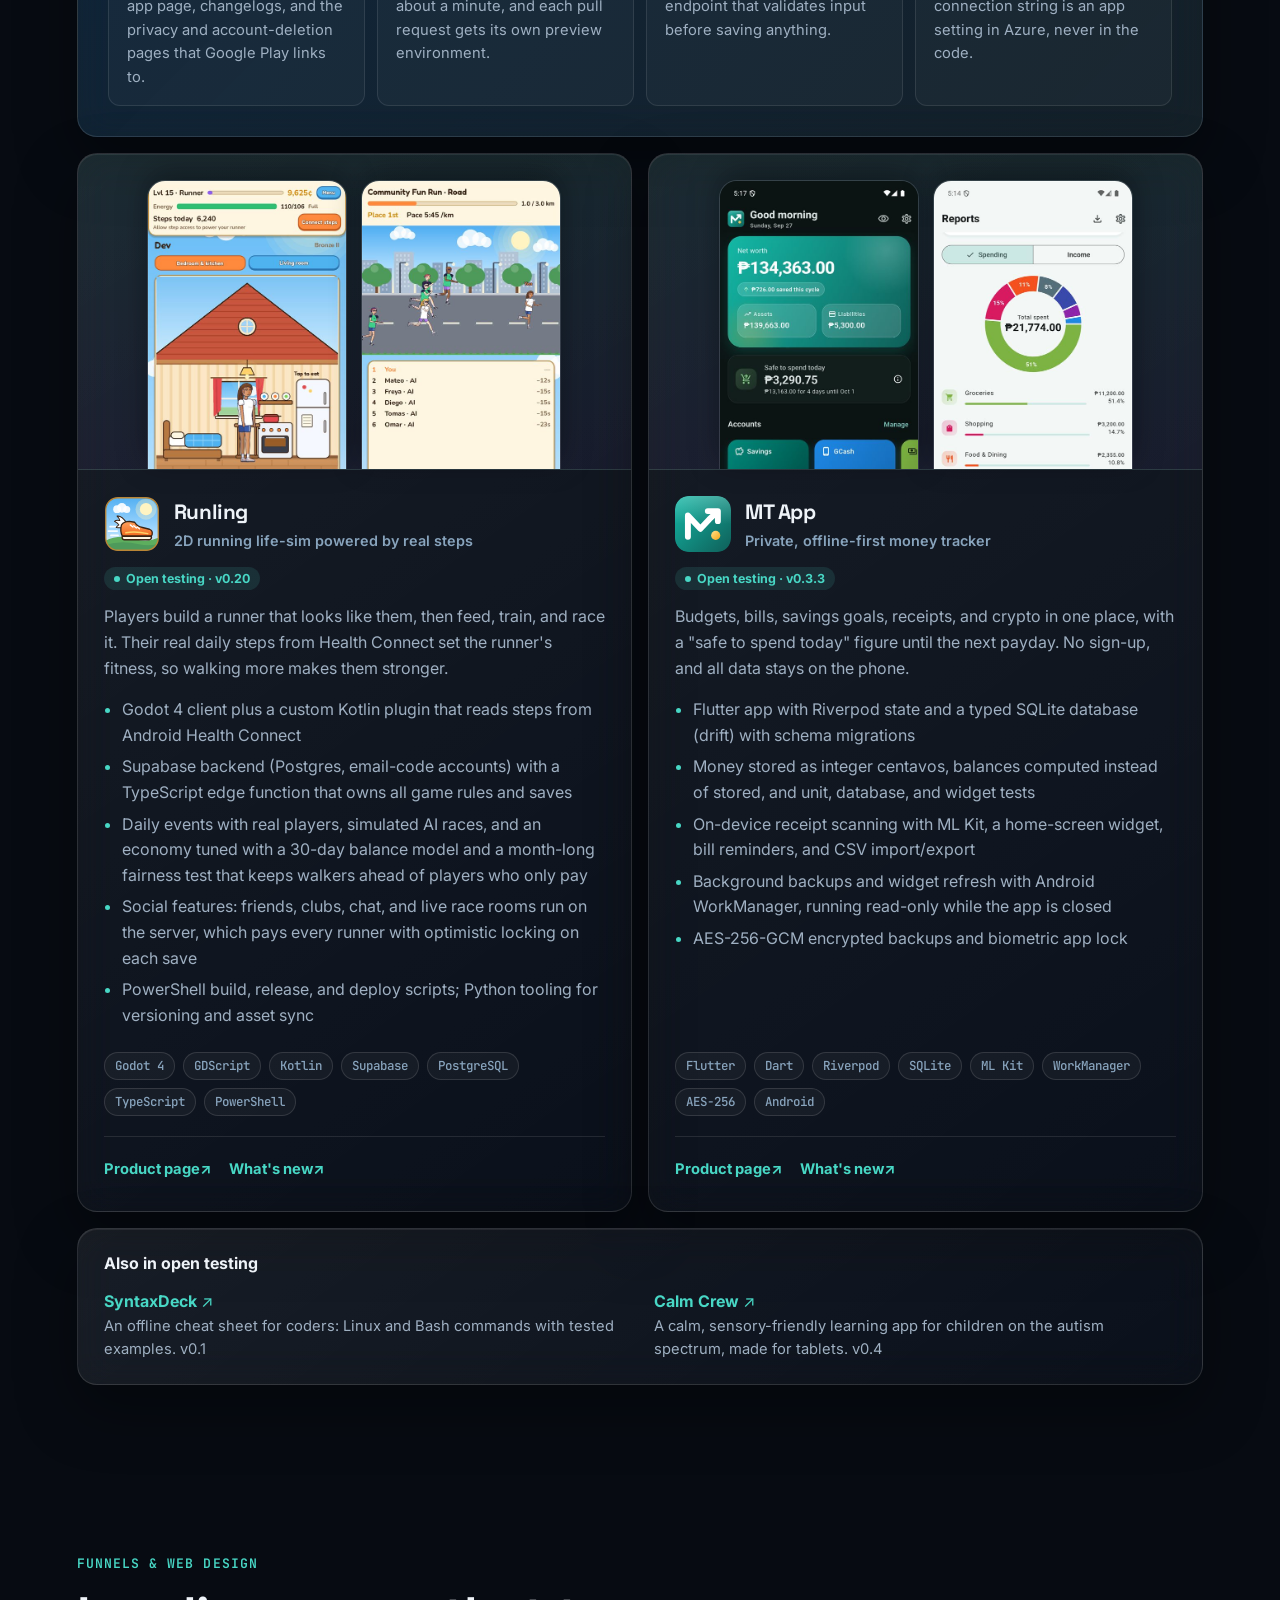
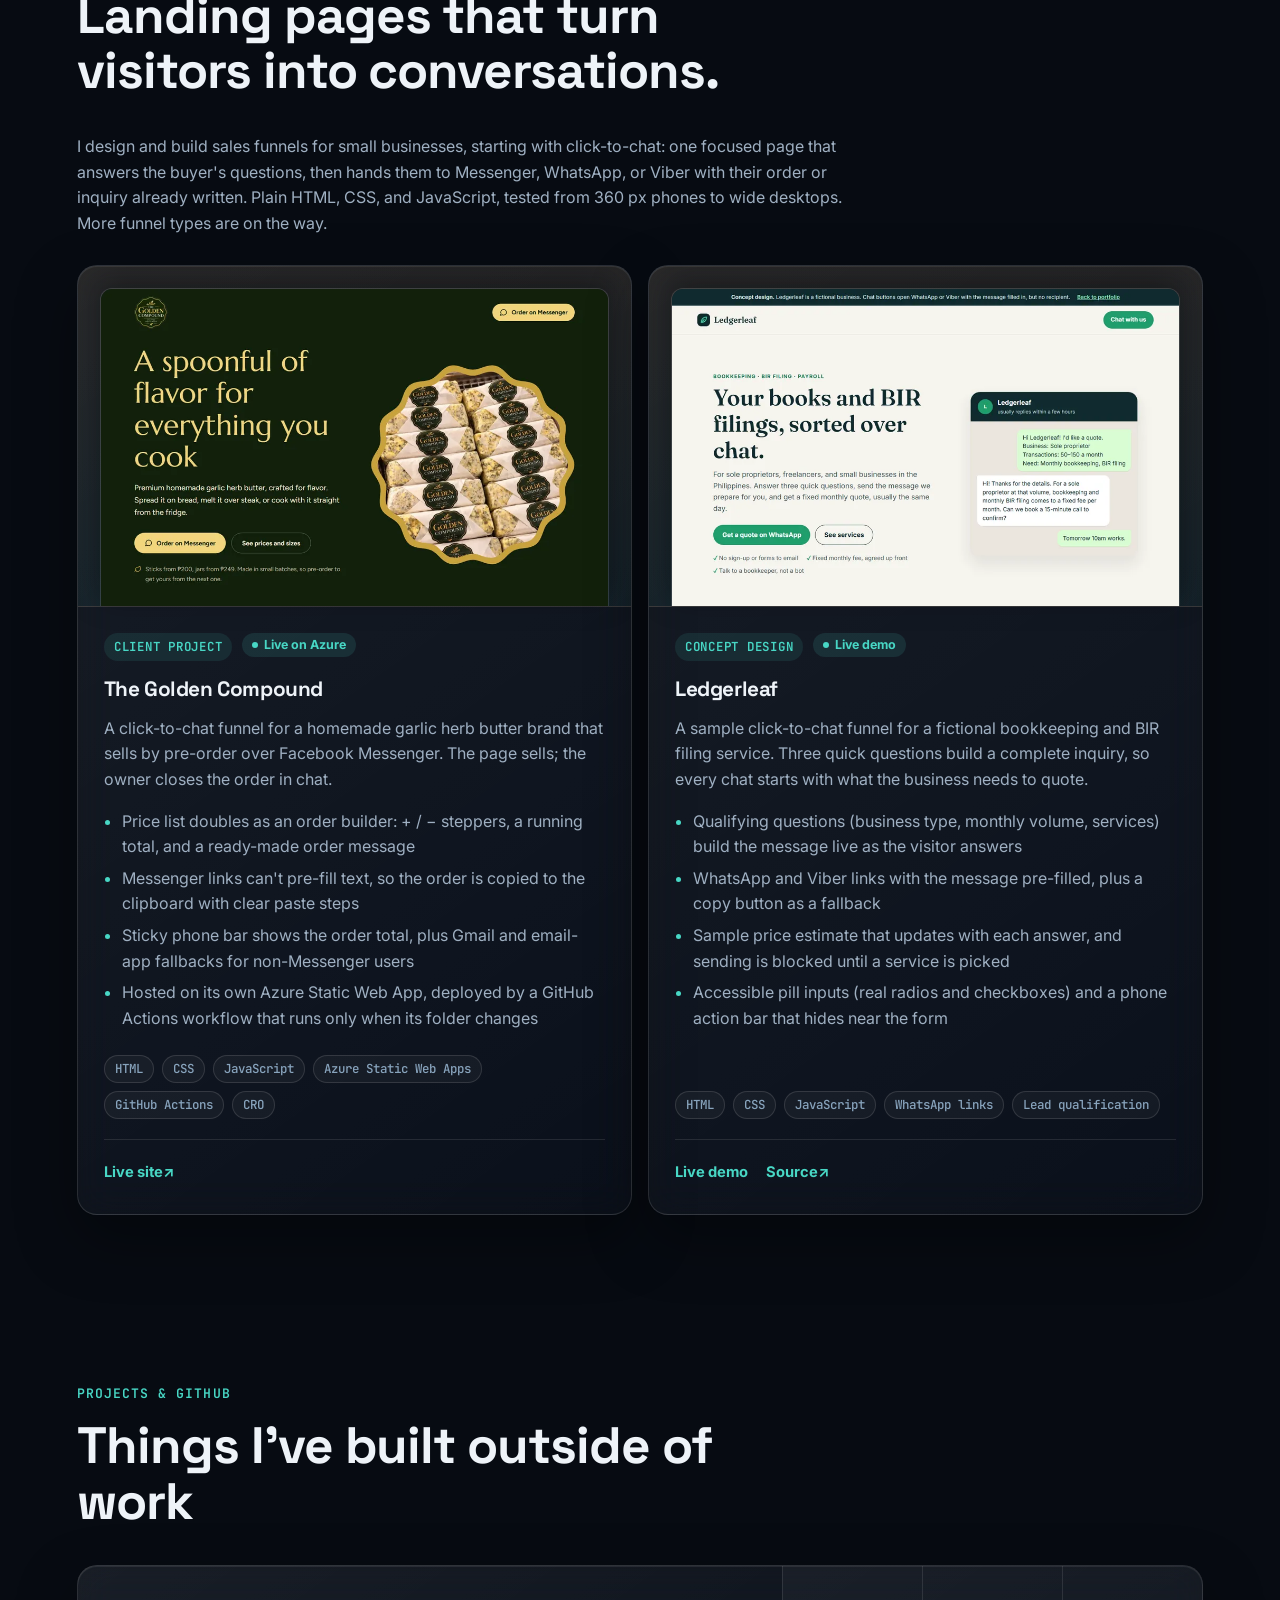
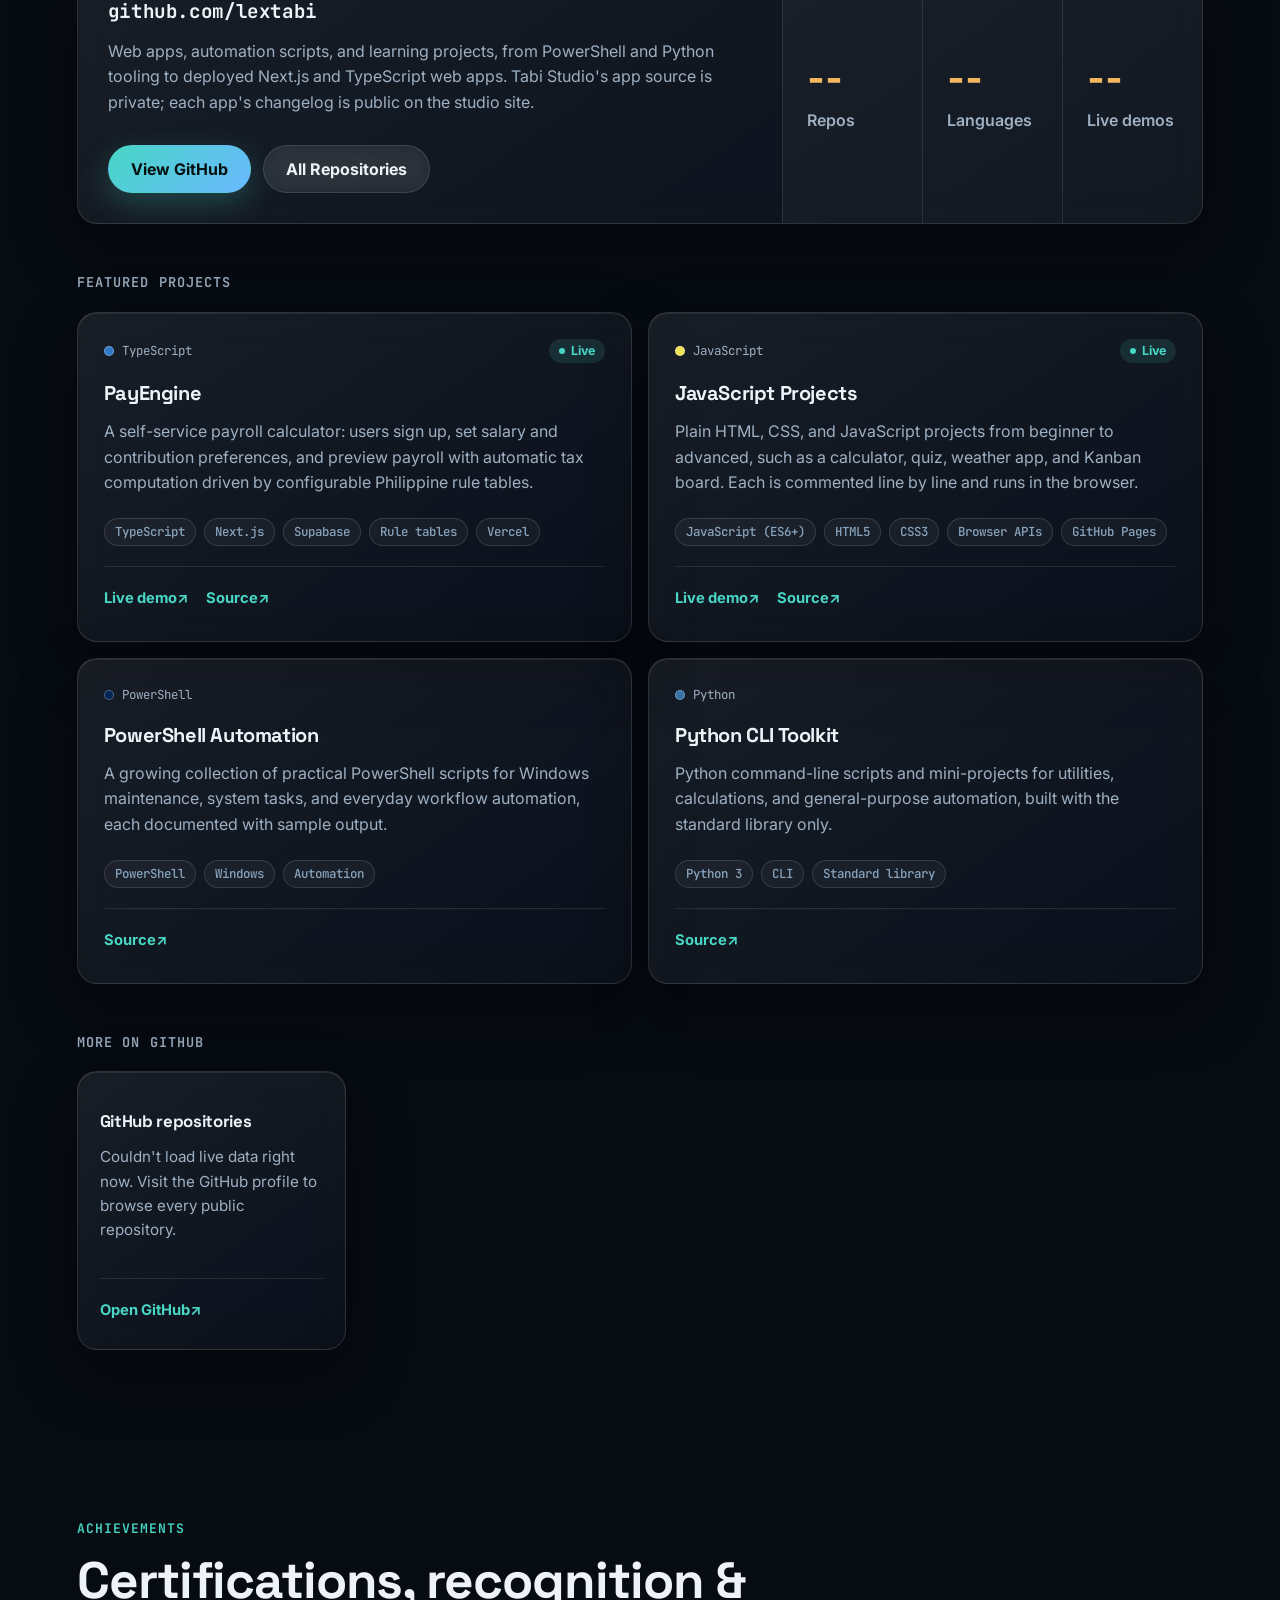
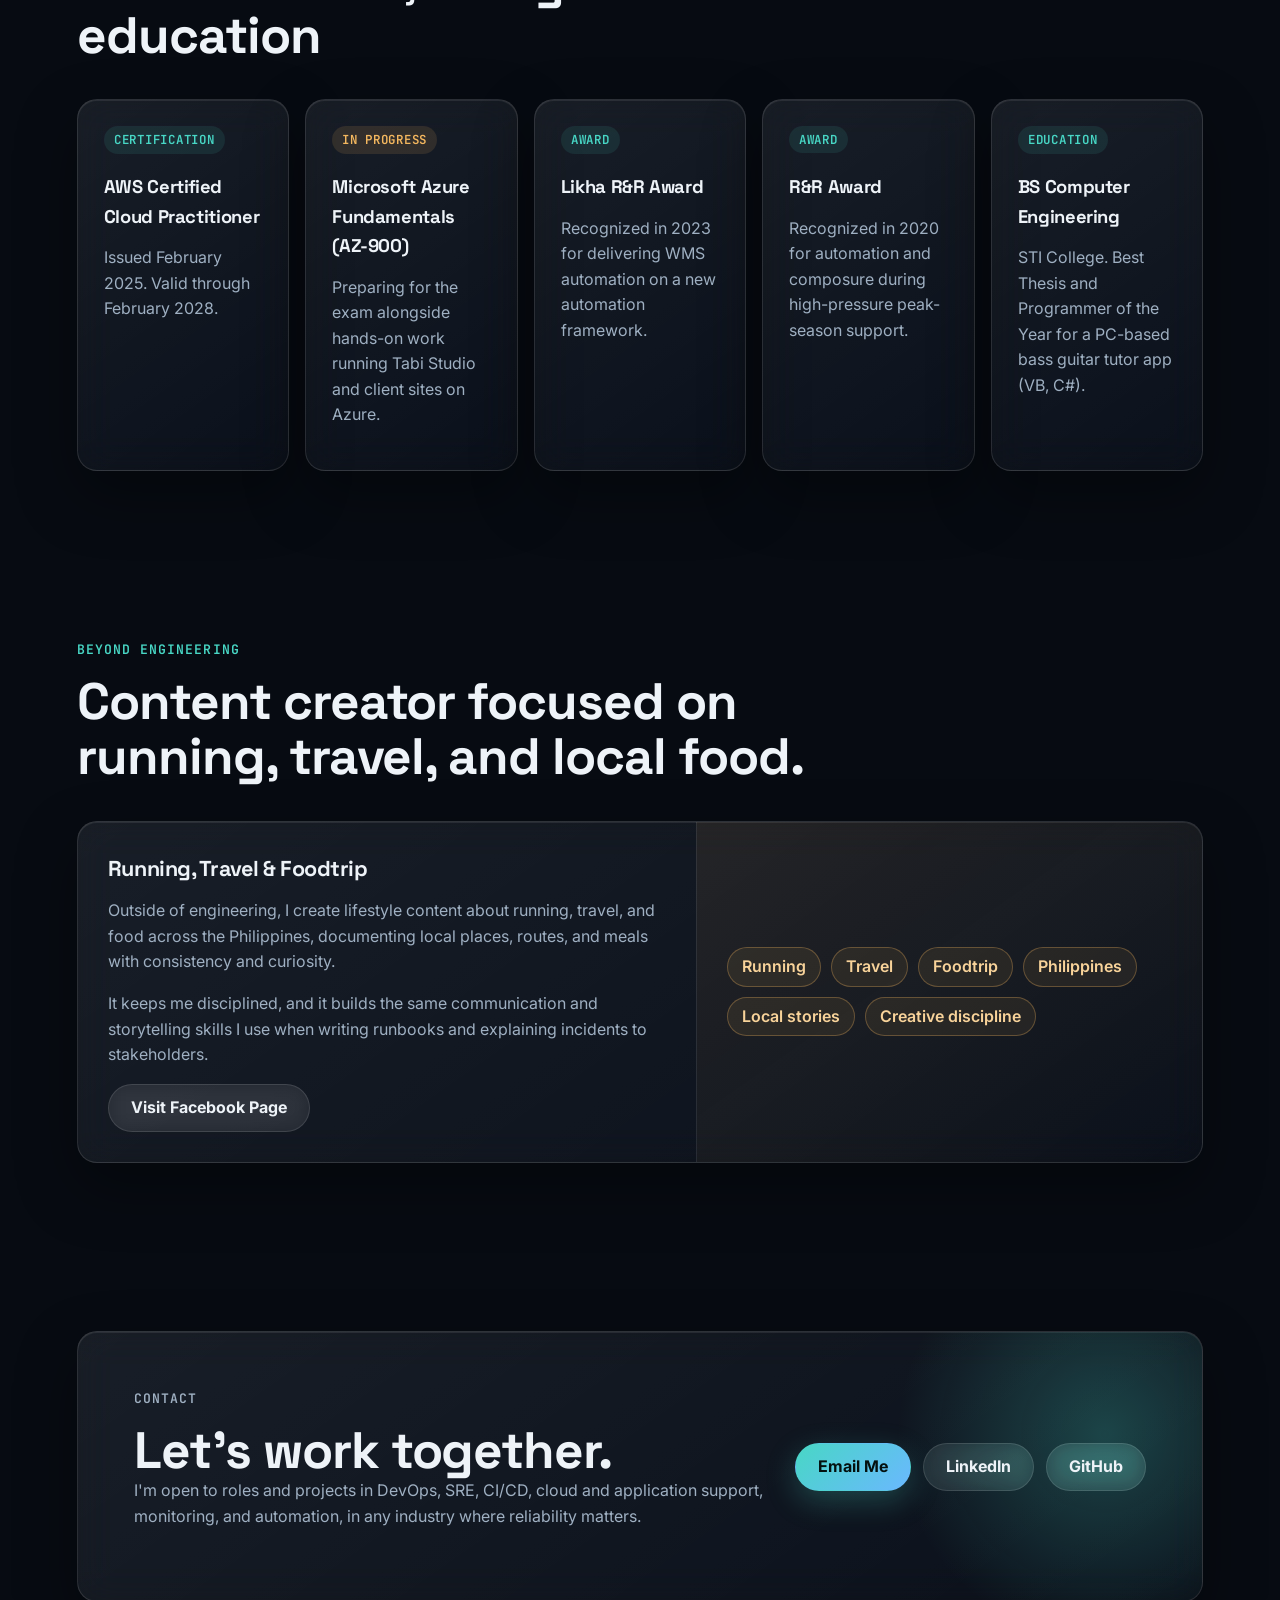
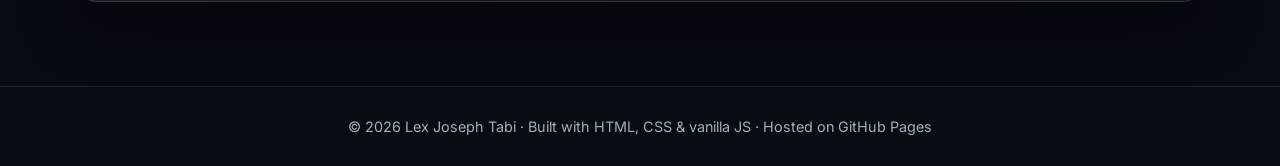
==== commit 152fd4aa: "MT App card updated to v0.3.3 LJT Co-Authored-By: Claude Opus 5.5 <noreply@anthropic.com>" ====
--- a/index.html
+++ b/index.html
@@ -463,7 +463,7 @@
                   <p>Private, offline-first money tracker</p>
                 </div>
               </div>
-              <span class="live-badge">Open testing · v0.3.2</span>
+              <span class="live-badge">Open testing · v0.3.3</span>
               <p>
                 Budgets, bills, savings goals, receipts, and crypto in one place, with a "safe to spend today" figure
                 until the next payday. No sign-up, and all data stays on the phone.
@@ -472,10 +472,11 @@
                 <li>Flutter app with Riverpod state and a typed SQLite database (drift) with schema migrations</li>
                 <li>Money stored as integer centavos, balances computed instead of stored, and unit, database, and widget tests</li>
                 <li>On-device receipt scanning with ML Kit, a home-screen widget, bill reminders, and CSV import/export</li>
+                <li>Background backups and widget refresh with Android WorkManager, running read-only while the app is closed</li>
                 <li>AES-256-GCM encrypted backups and biometric app lock</li>
               </ul>
               <ul class="chip-list small">
-                <li>Flutter</li><li>Dart</li><li>Riverpod</li><li>SQLite</li><li>ML Kit</li><li>AES-256</li><li>Android</li>
+                <li>Flutter</li><li>Dart</li><li>Riverpod</li><li>SQLite</li><li>ML Kit</li><li>WorkManager</li><li>AES-256</li><li>Android</li>
               </ul>
               <div class="card-links">
                 <a href="https://proud-glacier-07ba1b700.3.azurestaticapps.net/mt-app/" target="_blank" rel="noreferrer">Product page<span class="sr-only"> (opens in new tab)</span><span aria-hidden="true"> ↗</span></a>
